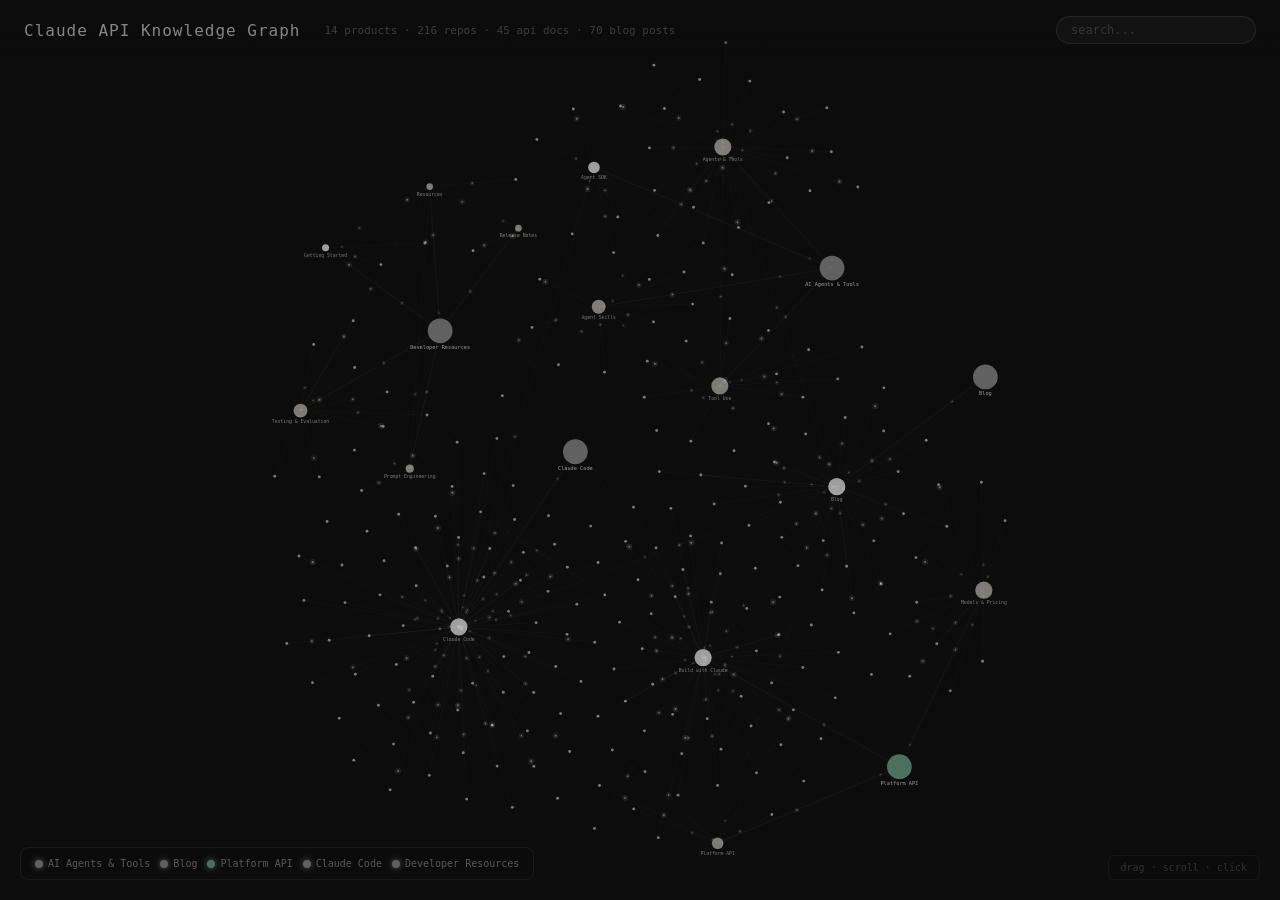
==== explore.html @ c84a8987 "Fix mobile touch interaction: pinch-to-zoom and pan inside graph (prevent browser page zoom)" ====
<!DOCTYPE html>
<html lang="en">
<head>
<meta charset="UTF-8">
<meta name="viewport" content="width=device-width, initial-scale=1.0">
<title>Claude API Knowledge Graph</title>
<style>
  * { margin: 0; padding: 0; box-sizing: border-box; }
  body { font-family: -apple-system, BlinkMacSystemFont, 'Segoe UI', sans-serif; background: #0c0c0c; color: #e0e0e0; overflow: hidden; overscroll-behavior: none; }
  #canvas { position: fixed; top: 0; left: 0; width: 100%; height: 100%; touch-action: none; }
  #header {
    position: fixed; top: 0; left: 0; right: 0; z-index: 10;
    padding: 16px 24px; display: flex; align-items: center; gap: 16px;
    background: linear-gradient(180deg, rgba(12,12,12,0.95) 0%, rgba(12,12,12,0) 100%);
    pointer-events: none;
  }
  #header > * { pointer-events: auto; }
  #header h1 { font-size: 16px; font-weight: 500; color: rgba(255,255,255,0.5); letter-spacing: 1px; font-family: 'SF Mono', 'Fira Code', monospace; }
  #header .subtitle { font-size: 11px; color: rgba(255,255,255,0.2); margin-left: 8px; font-family: monospace; }
  #search {
    margin-left: auto; padding: 6px 14px; border-radius: 20px;
    border: 1px solid rgba(255,255,255,0.08); background: rgba(255,255,255,0.03);
    color: #ccc; font-size: 12px; width: 200px; outline: none; font-family: monospace;
  }
  #search:focus { border-color: rgba(196,164,108,0.4); }
  #search::placeholder { color: rgba(255,255,255,0.15); }
  #legend {
    position: fixed; bottom: 20px; left: 20px; z-index: 10;
    display: flex; flex-wrap: wrap; gap: 10px; font-size: 10px;
    background: rgba(12,12,12,0.9); padding: 10px 14px; border-radius: 8px;
    border: 1px solid rgba(255,255,255,0.06); font-family: monospace;
  }
  .legend-item { display: flex; align-items: center; gap: 5px; cursor: pointer; opacity: 0.6; transition: opacity 0.2s; color: rgba(255,255,255,0.4); }
  .legend-item:hover { opacity: 1; }
  .legend-dot { width: 8px; height: 8px; border-radius: 50%; }
  .filter-active { opacity: 0.8; }
  .filter-active .legend-dot { box-shadow: 0 0 6px currentColor; }
  #stats {
    position: fixed; bottom: 20px; right: 20px; z-index: 10;
    font-size: 10px; color: rgba(255,255,255,0.15); font-family: monospace;
    background: rgba(12,12,12,0.9); padding: 6px 12px; border-radius: 6px; border: 1px solid rgba(255,255,255,0.04);
  }
  #panel {
    position: fixed; top: 0; right: -400px; width: 380px; bottom: 0; z-index: 20;
    background: rgba(14,14,14,0.97); border-left: 1px solid rgba(255,255,255,0.06);
    padding: 20px; overflow-y: auto; transition: right 0.25s ease;
    backdrop-filter: blur(20px);
  }
  #panel.open { right: 0; }
  #panel-close {
    position: absolute; top: 10px; right: 10px; background: none; border: none;
    color: rgba(255,255,255,0.2); font-size: 18px; cursor: pointer; padding: 4px 8px;
  }
  #panel-close:hover { color: rgba(255,255,255,0.6); }
  #panel h2 { font-size: 18px; margin-bottom: 4px; color: rgba(255,255,255,0.85); font-weight: 500; }
  .panel-category { font-size: 10px; color: rgba(255,255,255,0.3); margin-bottom: 14px; display: inline-block; padding: 2px 8px; border-radius: 8px; border: 1px solid rgba(255,255,255,0.08); font-family: monospace; }
  .panel-desc { font-size: 13px; line-height: 1.6; color: rgba(255,255,255,0.45); margin-bottom: 16px; }
  #panel h3 { font-size: 10px; color: rgba(196,164,108,0.7); text-transform: uppercase; letter-spacing: 1.5px; margin: 18px 0 8px; font-family: monospace; }
  .repo-item {
    font-size: 11px; padding: 7px 10px; margin-bottom: 4px;
    background: rgba(255,255,255,0.02); border-radius: 5px; border: 1px solid rgba(255,255,255,0.04);
  }
  .repo-name { color: rgba(196,164,108,0.8); font-weight: 500; font-family: monospace; }
  .repo-path { color: rgba(255,255,255,0.2); font-size: 10px; margin-top: 1px; font-family: monospace; }
  .repo-desc { color: rgba(255,255,255,0.35); font-size: 10px; margin-top: 1px; }
  .api-item {
    font-size: 11px; padding: 5px 10px; margin-bottom: 3px;
    background: rgba(91,155,213,0.06); border-radius: 5px; border: 1px solid rgba(91,155,213,0.1);
  }
  .api-name { color: rgba(91,155,213,0.8); font-weight: 500; font-family: monospace; }
  .api-type { color: rgba(255,255,255,0.2); font-size: 9px; text-transform: uppercase; margin-left: 6px; }
  .blog-item {
    font-size: 11px; padding: 5px 10px; margin-bottom: 3px;
    background: rgba(56,183,100,0.06); border-radius: 5px; border: 1px solid rgba(56,183,100,0.1);
  }
  .blog-item a { color: rgba(56,183,100,0.8); text-decoration: none; font-family: monospace; }
  .blog-item a:hover { color: rgba(56,183,100,1); text-decoration: underline; }
  .blog-title { color: rgba(56,183,100,0.8); font-family: monospace; }
  .tech-tag {
    display: inline-block; font-size: 10px; padding: 1px 7px; margin: 2px;
    border-radius: 3px; background: rgba(196,164,108,0.08); color: rgba(196,164,108,0.6);
    border: 1px solid rgba(196,164,108,0.1); font-family: monospace;
  }
  .users-section { font-size: 12px; color: rgba(255,255,255,0.35); line-height: 1.5; }
  #tooltip {
    position: fixed; z-index: 30; pointer-events: none;
    background: rgba(14,14,14,0.95); border: 1px solid rgba(255,255,255,0.1);
    padding: 6px 12px; border-radius: 6px; font-size: 11px;
    display: none; max-width: 300px; backdrop-filter: blur(10px);
  }
  .tt-name { font-weight: 500; color: rgba(255,255,255,0.8); font-family: monospace; font-size: 12px; }
  .tt-cat { color: rgba(255,255,255,0.3); font-size: 10px; margin-top: 2px; }
  .tt-path { color: rgba(196,164,108,0.5); font-size: 9px; margin-top: 1px; font-family: monospace; }

  /* Mobile optimization */
  @media (max-width: 768px) {
    #header {
      padding: 10px 12px;
      gap: 8px;
      align-items: flex-start;
      flex-wrap: wrap;
      background: linear-gradient(180deg, rgba(12,12,12,0.98) 0%, rgba(12,12,12,0.65) 60%, rgba(12,12,12,0.1) 100%);
    }
    #header h1 {
      font-size: 12px;
      letter-spacing: 0.6px;
      line-height: 1.2;
      max-width: 46%;
    }
    #header .subtitle {
      font-size: 10px;
      margin-left: 0;
      opacity: 0.8;
      max-width: 48%;
      line-height: 1.2;
    }
    #search {
      margin-left: 0;
      width: 100%;
      font-size: 13px;
      padding: 8px 12px;
      border-radius: 12px;
    }
    #legend {
      left: 8px;
      right: 8px;
      bottom: 8px;
      padding: 8px 10px;
      gap: 8px;
      flex-wrap: nowrap;
      overflow-x: auto;
      white-space: nowrap;
      border-radius: 10px;
      -webkit-overflow-scrolling: touch;
    }
    #stats { display: none; }
    #panel {
      width: 100%;
      right: -100%;
      border-left: none;
      border-top: 1px solid rgba(255,255,255,0.08);
      top: 20%;
      bottom: 0;
      border-radius: 14px 14px 0 0;
      padding: 16px;
    }
    #panel h2 { font-size: 16px; }
    .repo-item, .api-item, .blog-item { font-size: 12px; }
    #tooltip { display: none !important; }
  }
</style>
</head>
<body>
<canvas id="canvas"></canvas>
<div id="header">
  <h1>Claude API Knowledge Graph</h1>
  <span class="subtitle">14 products · 216 repos · 45 api docs · 70 blog posts</span>
  <input id="search" type="text" placeholder="search...">
</div>
<div id="legend"></div>
<div id="stats">drag · scroll · click</div>
<div id="panel">
  <button id="panel-close">&times;</button>
  <div id="panel-content"></div>
</div>
<div id="tooltip"><div class="tt-name"></div><div class="tt-cat"></div><div class="tt-path"></div></div>

<script>
const crossRefs = [{"from":"agent-skills","to":"agents-and-tools"},{"from":"agent-skills","to":"blog"},{"from":"agents-and-tools","to":"blog"},{"from":"build-with-claude","to":"blog"},{"from":"build-with-claude","to":"resources"},{"from":"claude-code","to":"blog"},{"from":"claude-code","to":"agent-sdk"},{"from":"getting-started","to":"resources"},{"from":"models-and-pricing","to":"blog"},{"from":"platform-api","to":"blog"},{"from":"prompt-engineering","to":"build-with-claude"},{"from":"prompt-engineering","to":"resources"},{"from":"release-notes","to":"resources"},{"from":"test-and-evaluate","to":"resources"},{"from":"tool-use","to":"agents-and-tools"}];
const categories = {
  "AI Agents & Tools": { color: "#777777", products: [
    {id:"agent-sdk",name:"Agent SDK",desc:"Agent SDK  This product area contains 6 documentation pages.  ### Key Topics  - AskUserQuestion - Bash - BashOutput - Basic file operations (using query) - Basic session - Building a Continuous Conver",users:"Backend developers building agent applications, Python/TypeScript developers, , **Category:** AI Age",tech:[],repos:[{"n": "Agentic loop: streams messages as Claude works", "p": "platform/docs/agent-sdk/quickstart.md", "d": "Quickstart"}, {"n": "Before", "p": "platform/docs/agent-sdk/migration-guide.md", "d": "from claude_code_sdk import query, ClaudeCodeOptions"}, {"n": "Overview", "p": "platform/docs/agent-sdk/overview.md", "d": "Agent SDK"}, {"n": "Typescript", "p": "platform/docs/agent-sdk/typescript.md", "d": "Agent SDK reference - TypeScript"}, {"n": "Typescript V2 Preview", "p": "platform/docs/agent-sdk/typescript-v2-preview.md", "d": "TypeScript SDK V2 interface (preview)"}, {"n": "Use with Claude", "p": "platform/docs/agent-sdk/python.md", "d": "options = ClaudeAgentOptions( mcp_servers={\"calc\": calculator}, allowed_tools=[\"mcp__calc__add\", \"mcp__calc__multiply\"],"}],api_items:[{"n": "[Agentic loop: streams messages as Claude works](https://platform.claude.com/docs/en/agent-sdk/quickstart)", "t": "section"}, {"n": "Sections", "t": "section"}, {"n": "[Before](https://platform.claude.com/docs/en/agent-sdk/migration-guide)", "t": "section"}, {"n": "Sections", "t": "section"}, {"n": "[Overview](https://platform.claude.com/docs/en/agent-sdk/overview)", "t": "section"}, {"n": "Sections", "t": "section"}, {"n": "[Typescript](https://platform.claude.com/docs/en/agent-sdk/typescript)", "t": "section"}, {"n": "Sections", "t": "section"}, {"n": "[Typescript V2 Preview](https://platform.claude.com/docs/en/agent-sdk/typescript-v2-preview)", "t": "section"}, {"n": "Sections", "t": "section"}, {"n": "[Use with Claude](https://platform.claude.com/docs/en/agent-sdk/python)", "t": "section"}, {"n": "options = ClaudeAgentOptions( mcp_servers={\"calc\": calculator}, allowed_tools=[\"mcp__calc__add\", \"mcp__calc__multiply\"], )", "t": "endpoint"}, {"n": "Sections", "t": "section"}],blog_items:[]},
    {id:"agent-skills",name:"Agent Skills",desc:"Agent Skills  This product area contains 4 documentation pages and 4 related blog posts.  ### Key Topics  - API-based distribution - Avoid Windows-style paths - Avoid assuming tools are installed - Av",users:"Developers building custom Claude skills, power users automating workflows, teams standardizing Clau",tech:[],repos:[{"n": "A complete guide to building skills for Claude", "p": "blog/2026-01/complete-guide-to-building-skills-for-claude.md", "d": "Share"}, {"n": "Improving frontend design through Skills", "p": "blog/2025-11/improving-frontend-design-through-skills.md", "d": "Share"}, {"n": "Improving skill-creator: Test, measure, and refine Agent Ski", "p": "blog/2026-03/improving-skill-creator-test-measure-and-refine-agent-skills.md", "d": "Share"}, {"n": "Updates to Claude Team", "p": "blog/2026-01/claude-team-updates.md", "d": "Share"}, {"n": "Best Practices", "p": "platform/docs/agents-and-tools/agent-skills/best-practices.md", "d": "Agent Skills"}, {"n": "Enterprise", "p": "platform/docs/agents-and-tools/agent-skills/enterprise.md", "d": "Skills for enterprise"}, {"n": "List Anthropic-managed Skills", "p": "platform/docs/agents-and-tools/agent-skills/quickstart.md", "d": "skills = client.beta.skills.list(source=\"anthropic\", betas=[\"skills-2025-10-02\"])"}, {"n": "Overview", "p": "platform/docs/agents-and-tools/agent-skills/overview.md", "d": "Agent Skills"}],api_items:[],blog_items:[{"n": "Improving frontend design through Skills", "u": "https://claude.com/blog/improving-frontend-design-through-skills"}, {"n": "Improving skill-creator: Test, measure, and refine Agent Skills", "u": "https://claude.com/blog/improving-skill-creator-test-measure-and-refine-agent-skills"}, {"n": "A complete guide to building skills for Claude", "u": "https://claude.com/blog/complete-guide-to-building-skills-for-claude"}, {"n": "Updates to Claude Team", "u": "https://claude.com/blog/claude-team-updates"}]},
    {id:"agents-and-tools",name:"Agents & Tools",desc:"MCP connector  This product area contains 2 documentation pages and 17 related blog posts.  ### Key Topics  - Allowlist - Enable only specific tools - Available helpers - Basic example - Basic structu",users:"Agent developers, tool builders, MCP connector developers, , **Category:** AI Agents & Tools",tech:[],repos:[{"n": "A complete guide to building skills for Claude", "p": "blog/2026-01/complete-guide-to-building-skills-for-claude.md", "d": "Share"}, {"n": "Advancing finance with Claude Opus 4.6", "p": "blog/2026-02/opus-4-6-finance.md", "d": "Share"}, {"n": "Building AI agents for financial services", "p": "blog/2025-10/building-ai-agents-in-financial-services.md", "d": "Share"}, {"n": "Claude Code On The Web", "p": "blog/2025-10/claude-code-on-the-web.md", "d": "Claude Code on the web"}, {"n": "Claude can now connect to your world", "p": "blog/2025-05/integrations.md", "d": "Share"}, {"n": "Common workflow patterns for AI agents", "p": "blog/2026-03/common-workflow-patterns-for-ai-agents-and-when-to-use-them.md", "d": "Share"}, {"n": "Cowork and plugins for finance", "p": "blog/2026-02/cowork-plugins-finance.md", "d": "Feb 24, 2026"}, {"n": "Cowork and plugins for teams across the enterprise", "p": "blog/2026-02/cowork-plugins-across-enterprise.md", "d": "Feb 24, 2026"}, {"n": "How Anthropic teams use Claude Code", "p": "blog/2025-07/how-anthropic-teams-use-claude-code.md", "d": "Share"}, {"n": "How enterprises are building AI agents in 2026", "p": "blog/2025-12/how-enterprises-are-building-ai-agents-in-2026.md", "d": "Share"}, {"n": "How leading retailers are turning AI pilots into enterprise-", "p": "blog/2026-01/how-leading-retailers-are-turning-ai-pilots-into-enterprise-wide-transformation.md", "d": "Share"}, {"n": "Improved Web Search with Dynamic Filtering", "p": "blog/2026-02/improved-web-search-with-dynamic-filtering.md", "d": "Share"}, {"n": "Improving skill-creator: Test, measure, and refine Agent Ski", "p": "blog/2026-03/improving-skill-creator-test-measure-and-refine-agent-skills.md", "d": "Share"}, {"n": "Introducing Cowork", "p": "blog/2026-01/cowork-research-preview.md", "d": "Share"}, {"n": "Piloting Claude in Chrome", "p": "blog/2025-08/claude-for-chrome.md", "d": "Share"}, {"n": "Self Serve Enterprise", "p": "blog/2026-02/self-serve-enterprise.md", "d": "Claude Enterprise, now available self-serve"}, {"n": "Updates to Claude Team", "p": "blog/2026-01/claude-team-updates.md", "d": "Share"}, {"n": "Mcp Connector", "p": "platform/docs/agents-and-tools/mcp-connector.md", "d": "MCP connector"}, {"n": "Remote Mcp Servers", "p": "platform/docs/agents-and-tools/remote-mcp-servers.md", "d": "Several companies have deployed remote MCP servers that developers can connect to via the Anthropic MCP connector API. T"}],api_items:[],blog_items:[{"n": "Building AI agents for financial services", "u": "https://claude.com/blog/building-ai-agents-in-financial-services"}, {"n": "Claude can now connect to your world", "u": "https://claude.com/blog/integrations"}, {"n": "Common workflow patterns for AI agents", "u": "https://claude.com/blog/common-workflow-patterns-for-ai-agents-and-when-to-use-them"}, {"n": "Improving skill-creator: Test, measure, and refine Agent Skills", "u": "https://claude.com/blog/improving-skill-creator-test-measure-and-refine-agent-skills"}, {"n": "How Anthropic teams use Claude Code", "u": "https://claude.com/blog/how-anthropic-teams-use-claude-code"}, {"n": "A complete guide to building skills for Claude", "u": "https://claude.com/blog/complete-guide-to-building-skills-for-claude"}, {"n": "Updates to Claude Team", "u": "https://claude.com/blog/claude-team-updates"}, {"n": "How leading retailers are turning AI pilots into enterprise-wide transformation", "u": "https://claude.com/blog/how-leading-retailers-are-turning-ai-pilots-into-enterprise-wide-transformation"}, {"n": "Introducing Cowork", "u": "https://claude.com/blog/cowork-research-preview"}, {"n": "Cowork and plugins for teams across the enterprise", "u": "https://claude.com/blog/cowork-plugins-across-enterprise"}, {"n": "Cowork and plugins for finance", "u": "https://claude.com/blog/cowork-plugins-finance"}, {"n": "Improved Web Search with Dynamic Filtering", "u": "https://claude.com/blog/improved-web-search-with-dynamic-filtering"}, {"n": "Advancing finance with Claude Opus 4.6", "u": "https://claude.com/blog/opus-4-6-finance"}, {"n": "How enterprises are building AI agents in 2026", "u": "https://claude.com/blog/how-enterprises-are-building-ai-agents-in-2026"}, {"n": "Piloting Claude in Chrome", "u": "https://claude.com/blog/claude-for-chrome"}, {"n": "Self Serve Enterprise", "u": "https://claude.com/blog/self-serve-enterprise"}, {"n": "Claude Code On The Web", "u": "https://claude.com/blog/claude-code-on-the-web"}]},
    {id:"tool-use",name:"Tool Use",desc:"Tool use with Claude  This product area contains 12 documentation pages.  ### Key Topics  - Add action delays - Advanced usage - Anthropic-managed execution - Backward compatibility - Bash command res",users:"Developers integrating Claude with external tools, agent builders, automation engineers, , **Categor",tech:[],repos:[{"n": "Fine Grained Tool Streaming", "p": "platform/docs/agents-and-tools/tool-use/fine-grained-tool-streaming.md", "d": "Fine-grained tool streaming"}, {"n": "First request with tool search", "p": "platform/docs/agents-and-tools/tool-use/tool-search-tool.md", "d": "messages = [{\"role\": \"user\", \"content\": \"What's the weather in Seattle?\"}]"}, {"n": "First request with web fetch", "p": "platform/docs/agents-and-tools/tool-use/web-fetch-tool.md", "d": "\"role\": \"user\", \"content\": \"Analyze this research paper: https://arxiv.org/abs/2024.12345\", } ]"}, {"n": "First request with web search and cache breakpoint", "p": "platform/docs/agents-and-tools/tool-use/web-search-tool.md", "d": "{\"role\": \"user\", \"content\": \"What's the current weather in San Francisco today?\"} ]"}, {"n": "First, upload a file", "p": "platform/docs/agents-and-tools/tool-use/code-execution-tool.md", "d": "curl https://api.anthropic.com/v1/files \\ --header \"x-api-key: $ANTHROPIC_API_KEY\" \\ --header \"anthropic-version: 2023-0"}, {"n": "Implement Tool Use", "p": "platform/docs/agents-and-tools/tool-use/implement-tool-use.md", "d": "Tools"}, {"n": "Overview", "p": "platform/docs/agents-and-tools/tool-use/overview.md", "d": "Tool use with Claude"}, {"n": "Programmatic Tool Calling", "p": "platform/docs/agents-and-tools/tool-use/programmatic-tool-calling.md", "d": "Tool infrastructure"}, {"n": "Text Editor Tool", "p": "platform/docs/agents-and-tools/tool-use/text-editor-tool.md", "d": "Tools"}, {"n": "User request", "p": "platform/docs/agents-and-tools/tool-use/bash-tool.md", "d": "\"Install the requests library and create a simple Python script that fetches a joke from an API, then run it.\""}, {"n": "When capturing screenshot", "p": "platform/docs/agents-and-tools/tool-use/computer-use-tool.md", "d": "scale = get_scale_factor(screen_width, screen_height) scaled_width = int(screen_width * scale) scaled_height = int(scree"}, {"n": "Your other tools", "p": "platform/docs/agents-and-tools/tool-use/memory-tool.md", "d": "Memory tool"}],api_items:[],blog_items:[]},
  ]},
  "Blog": { color: "#777777", products: [
    {id:"blog",name:"Blog",desc:"Anthropic blog posts and articles  This product area contains 0 documentation pages and 25 related blog posts.",users:"Product managers, developers, business leaders, AI enthusiasts, , **Category:** Blog",tech:[],repos:[{"n": "A complete guide to building skills for Claude", "p": "blog/2026-01/complete-guide-to-building-skills-for-claude.md", "d": "Share"}, {"n": "Advancing finance with Claude Opus 4.6", "p": "blog/2026-02/opus-4-6-finance.md", "d": "Share"}, {"n": "Building AI agents for financial services", "p": "blog/2025-10/building-ai-agents-in-financial-services.md", "d": "Share"}, {"n": "Claude Code On The Web", "p": "blog/2025-10/claude-code-on-the-web.md", "d": "Claude Code on the web"}, {"n": "Claude and Slack", "p": "blog/2025-10/claude-and-slack.md", "d": "Share"}, {"n": "Claude can now connect to your world", "p": "blog/2025-05/integrations.md", "d": "Share"}, {"n": "Common workflow patterns for AI agents", "p": "blog/2026-03/common-workflow-patterns-for-ai-agents-and-when-to-use-them.md", "d": "Share"}, {"n": "Cowork and plugins for finance", "p": "blog/2026-02/cowork-plugins-finance.md", "d": "Feb 24, 2026"}, {"n": "Cowork and plugins for teams across the enterprise", "p": "blog/2026-02/cowork-plugins-across-enterprise.md", "d": "Feb 24, 2026"}, {"n": "Customize Cowork with plugins", "p": "blog/2026-01/cowork-plugins.md", "d": "Share"}, {"n": "Harvey, Bolt, Shopify &amp; Lovable Test Claude Opus 4.6 Pre", "p": "blog/2026-02/behind-model-launch-what-customers-discovered-testing-claude-opus-4-6-early.md", "d": "Share"}, {"n": "How AI helps break the cost barrier to COBOL modernization", "p": "blog/2026-02/how-ai-helps-break-cost-barrier-cobol-modernization.md", "d": "Share"}, {"n": "How Anthropic teams use Claude Code", "p": "blog/2025-07/how-anthropic-teams-use-claude-code.md", "d": "Share"}, {"n": "How enterprises are building AI agents in 2026", "p": "blog/2025-12/how-enterprises-are-building-ai-agents-in-2026.md", "d": "Share"}, {"n": "How leading retailers are turning AI pilots into enterprise-", "p": "blog/2026-01/how-leading-retailers-are-turning-ai-pilots-into-enterprise-wide-transformation.md", "d": "Share"}, {"n": "Improved Web Search with Dynamic Filtering", "p": "blog/2026-02/improved-web-search-with-dynamic-filtering.md", "d": "Share"}, {"n": "Improving frontend design through Skills", "p": "blog/2025-11/improving-frontend-design-through-skills.md", "d": "Share"}, {"n": "Improving skill-creator: Test, measure, and refine Agent Ski", "p": "blog/2026-03/improving-skill-creator-test-measure-and-refine-agent-skills.md", "d": "Share"}, {"n": "Introducing Cowork", "p": "blog/2026-01/cowork-research-preview.md", "d": "Share"}, {"n": "Introducing the Max Plan", "p": "blog/2025-05/max-plan.md", "d": "May 1, 2025)"}, {"n": "Measure Claude Code&#x27;s impact with contribution metrics", "p": "blog/2026-01/contribution-metrics.md", "d": "Share"}, {"n": "Piloting Claude in Chrome", "p": "blog/2025-08/claude-for-chrome.md", "d": "Share"}, {"n": "Preview, review, and merge with Claude Code", "p": "blog/2026-02/preview-review-and-merge-with-claude-code.md", "d": "Share"}, {"n": "Self Serve Enterprise", "p": "blog/2026-02/self-serve-enterprise.md", "d": "Claude Enterprise, now available self-serve"}, {"n": "Updates to Claude Team", "p": "blog/2026-01/claude-team-updates.md", "d": "Share"}],api_items:[],blog_items:[{"n": "Building AI agents for financial services", "u": "https://claude.com/blog/building-ai-agents-in-financial-services"}, {"n": "Claude and Slack", "u": "https://claude.com/blog/claude-and-slack"}, {"n": "Improving frontend design through Skills", "u": "https://claude.com/blog/improving-frontend-design-through-skills"}, {"n": "Introducing the Max Plan", "u": "https://claude.com/blog/max-plan"}, {"n": "Claude can now connect to your world", "u": "https://claude.com/blog/integrations"}, {"n": "Common workflow patterns for AI agents", "u": "https://claude.com/blog/common-workflow-patterns-for-ai-agents-and-when-to-use-them"}, {"n": "Improving skill-creator: Test, measure, and refine Agent Skills", "u": "https://claude.com/blog/improving-skill-creator-test-measure-and-refine-agent-skills"}, {"n": "How Anthropic teams use Claude Code", "u": "https://claude.com/blog/how-anthropic-teams-use-claude-code"}, {"n": "Customize Cowork with plugins", "u": "https://claude.com/blog/cowork-plugins"}, {"n": "A complete guide to building skills for Claude", "u": "https://claude.com/blog/complete-guide-to-building-skills-for-claude"}, {"n": "Measure Claude Code&#x27;s impact with contribution metrics", "u": "https://claude.com/blog/contribution-metrics"}, {"n": "Updates to Claude Team", "u": "https://claude.com/blog/claude-team-updates"}, {"n": "How leading retailers are turning AI pilots into enterprise-wide transformation", "u": "https://claude.com/blog/how-leading-retailers-are-turning-ai-pilots-into-enterprise-wide-transformation"}, {"n": "Introducing Cowork", "u": "https://claude.com/blog/cowork-research-preview"}, {"n": "Cowork and plugins for teams across the enterprise", "u": "https://claude.com/blog/cowork-plugins-across-enterprise"}, {"n": "Cowork and plugins for finance", "u": "https://claude.com/blog/cowork-plugins-finance"}, {"n": "How AI helps break the cost barrier to COBOL modernization", "u": "https://claude.com/blog/how-ai-helps-break-cost-barrier-cobol-modernization"}, {"n": "Preview, review, and merge with Claude Code", "u": "https://claude.com/blog/preview-review-and-merge-with-claude-code"}, {"n": "Improved Web Search with Dynamic Filtering", "u": "https://claude.com/blog/improved-web-search-with-dynamic-filtering"}, {"n": "Harvey, Bolt, Shopify &amp; Lovable Test Claude Opus 4.6 Pre-Launch", "u": "https://claude.com/blog/behind-model-launch-what-customers-discovered-testing-claude-opus-4-6-early"}]},
  ]},
  "Platform API": { color: "#5b8a72", products: [
    {id:"build-with-claude",name:"Build with Claude",desc:"Build with Claude  This product area contains 32 documentation pages and 11 related blog posts.  ### Key Topics  - 1. Always check stop_reason - 1M token context window - 2. Handle truncated responses",users:"Application developers, prompt engineers, product teams building on Claude, , **Category:** Platform",tech:[],repos:[{"n": "Data Residency", "p": "platform/docs/build-with-claude/data-residency.md", "d": "Administration and monitoring"}, {"n": "A complete guide to building skills for Claude", "p": "blog/2026-01/complete-guide-to-building-skills-for-claude.md", "d": "Share"}, {"n": "Advancing finance with Claude Opus 4.6", "p": "blog/2026-02/opus-4-6-finance.md", "d": "Share"}, {"n": "Building AI agents for financial services", "p": "blog/2025-10/building-ai-agents-in-financial-services.md", "d": "Share"}, {"n": "Claude and Slack", "p": "blog/2025-10/claude-and-slack.md", "d": "Share"}, {"n": "Claude can now connect to your world", "p": "blog/2025-05/integrations.md", "d": "Share"}, {"n": "Customize Cowork with plugins", "p": "blog/2026-01/cowork-plugins.md", "d": "Share"}, {"n": "Harvey, Bolt, Shopify &amp; Lovable Test Claude Opus 4.6 Pre", "p": "blog/2026-02/behind-model-launch-what-customers-discovered-testing-claude-opus-4-6-early.md", "d": "Share"}, {"n": "How enterprises are building AI agents in 2026", "p": "blog/2025-12/how-enterprises-are-building-ai-agents-in-2026.md", "d": "Share"}, {"n": "Improved Web Search with Dynamic Filtering", "p": "blog/2026-02/improved-web-search-with-dynamic-filtering.md", "d": "Share"}, {"n": "Introducing Cowork", "p": "blog/2026-01/cowork-research-preview.md", "d": "Share"}, {"n": "Piloting Claude in Chrome", "p": "blog/2025-08/claude-for-chrome.md", "d": "Share"}, {"n": "Adaptive Thinking", "p": "platform/docs/build-with-claude/adaptive-thinking.md", "d": "Model capabilities"}, {"n": "Batch Processing", "p": "platform/docs/build-with-claude/batch-processing.md", "d": "Model capabilities"}, {"n": "Check if compaction triggered a pause", "p": "platform/docs/build-with-claude/compaction.md", "d": "Compaction"}, {"n": "Citations", "p": "platform/docs/build-with-claude/citations.md", "d": "Model capabilities"}, {"n": "Claude Code Analytics Api", "p": "platform/docs/build-with-claude/claude-code-analytics-api.md", "d": "Administration and monitoring"}, {"n": "Claude In Microsoft Foundry", "p": "platform/docs/build-with-claude/claude-in-microsoft-foundry.md", "d": "Claude on 3rd-party platforms"}, {"n": "Claude On Amazon Bedrock", "p": "platform/docs/build-with-claude/claude-on-amazon-bedrock.md", "d": "Claude on 3rd-party platforms"}, {"n": "Claude On Vertex Ai", "p": "platform/docs/build-with-claude/claude-on-vertex-ai.md", "d": "Claude on Vertex AI"}, {"n": "Context Editing", "p": "platform/docs/build-with-claude/context-editing.md", "d": "Context management"}, {"n": "Context Windows", "p": "platform/docs/build-with-claude/context-windows.md", "d": "Context management"}, {"n": "Define a knowledge base search tool", "p": "platform/docs/build-with-claude/search-results.md", "d": "Search results"}, {"n": "Effort", "p": "platform/docs/build-with-claude/effort.md", "d": "Model capabilities"}, {"n": "Embeddings", "p": "platform/docs/build-with-claude/embeddings.md", "d": "Model capabilities"}, {"n": "Example: Reading a text file and sending it as plain text", "p": "platform/docs/build-with-claude/files.md", "d": "Files API"}, {"n": "Extended Thinking", "p": "platform/docs/build-with-claude/extended-thinking.md", "d": "Model capabilities"}, {"n": "Fast Mode", "p": "platform/docs/build-with-claude/fast-mode.md", "d": "Fast mode (research preview)"}, {"n": "List organization members", "p": "platform/docs/build-with-claude/administration-api.md", "d": "Admin API overview"}, {"n": "Method 1: Fetch and encode a remote PDF", "p": "platform/docs/build-with-claude/pdf-support.md", "d": "PDF support"}, {"n": "Multilingual Support", "p": "platform/docs/build-with-claude/multilingual-support.md", "d": "Multilingual support"}, {"n": "Option 1: Base64-encoded image", "p": "platform/docs/build-with-claude/working-with-messages.md", "d": "Using the Messages API"}, {"n": "Overview", "p": "platform/docs/build-with-claude/overview.md", "d": "Build with Claude"}, {"n": "Process the complete response", "p": "platform/docs/build-with-claude/handling-stop-reasons.md", "d": "Handling stop reasons"}, {"n": "Prompt Caching", "p": "platform/docs/build-with-claude/prompt-caching.md", "d": "Context management"}, {"n": "Step 1: Use a Skill to create a file", "p": "platform/docs/build-with-claude/skills-guide.md", "d": "Using Agent Skills with the API"}, {"n": "Streaming", "p": "platform/docs/build-with-claude/streaming.md", "d": "Streaming Messages"}, {"n": "Structured Outputs", "p": "platform/docs/build-with-claude/structured-outputs.md", "d": "Model capabilities"}, {"n": "Token Counting", "p": "platform/docs/build-with-claude/token-counting.md", "d": "Token counting"}, {"n": "Usage Cost Api", "p": "platform/docs/build-with-claude/usage-cost-api.md", "d": "Administration and monitoring"}, {"n": "Vision", "p": "platform/docs/build-with-claude/vision.md", "d": "Model capabilities"}, {"n": "Workspaces", "p": "platform/docs/build-with-claude/workspaces.md", "d": "Administration and monitoring"}, {"n": "Zero Data Retention", "p": "platform/docs/build-with-claude/zero-data-retention.md", "d": "Administration and monitoring"}],api_items:[{"n": "[Data Residency](https://platform.claude.com/docs/en/build-with-claude/data-residency)", "t": "section"}, {"n": "Endpoints", "t": "section"}, {"n": "POST /v1/messages", "t": "item"}, {"n": "Sections", "t": "section"}],blog_items:[{"n": "Building AI agents for financial services", "u": "https://claude.com/blog/building-ai-agents-in-financial-services"}, {"n": "Claude and Slack", "u": "https://claude.com/blog/claude-and-slack"}, {"n": "Claude can now connect to your world", "u": "https://claude.com/blog/integrations"}, {"n": "Customize Cowork with plugins", "u": "https://claude.com/blog/cowork-plugins"}, {"n": "A complete guide to building skills for Claude", "u": "https://claude.com/blog/complete-guide-to-building-skills-for-claude"}, {"n": "Introducing Cowork", "u": "https://claude.com/blog/cowork-research-preview"}, {"n": "Improved Web Search with Dynamic Filtering", "u": "https://claude.com/blog/improved-web-search-with-dynamic-filtering"}, {"n": "Harvey, Bolt, Shopify &amp; Lovable Test Claude Opus 4.6 Pre-Launch", "u": "https://claude.com/blog/behind-model-launch-what-customers-discovered-testing-claude-opus-4-6-early"}, {"n": "Advancing finance with Claude Opus 4.6", "u": "https://claude.com/blog/opus-4-6-finance"}, {"n": "How enterprises are building AI agents in 2026", "u": "https://claude.com/blog/how-enterprises-are-building-ai-agents-in-2026"}, {"n": "Piloting Claude in Chrome", "u": "https://claude.com/blog/claude-for-chrome"}]},
    {id:"models-and-pricing",name:"Models & Pricing",desc:"Models overview  This product area contains 6 documentation pages and 5 related blog posts.  ### Key Topics  - 128K output tokens - 2024-09-04: Claude 1 and Instant models - 2025-01-21: Claude 2, Clau",users:"API developers, engineering managers evaluating model options, finance teams tracking costs, , **Cat",tech:[],repos:[{"n": "Advancing finance with Claude Opus 4.6", "p": "blog/2026-02/opus-4-6-finance.md", "d": "Share"}, {"n": "Claude Code On The Web", "p": "blog/2025-10/claude-code-on-the-web.md", "d": "Claude Code on the web"}, {"n": "Harvey, Bolt, Shopify &amp; Lovable Test Claude Opus 4.6 Pre", "p": "blog/2026-02/behind-model-launch-what-customers-discovered-testing-claude-opus-4-6-early.md", "d": "Share"}, {"n": "Improved Web Search with Dynamic Filtering", "p": "blog/2026-02/improved-web-search-with-dynamic-filtering.md", "d": "Share"}, {"n": "Self Serve Enterprise", "p": "blog/2026-02/self-serve-enterprise.md", "d": "Claude Enterprise, now available self-serve"}, {"n": "Choosing A Model", "p": "platform/docs/about-claude/models/choosing-a-model.md", "d": "Choosing the right model"}, {"n": "Model Deprecations", "p": "platform/docs/about-claude/model-deprecations.md", "d": "Model deprecations"}, {"n": "Opus migration", "p": "platform/docs/about-claude/models/migration-guide.md", "d": "model = \"claude-opus-4-5\"  # Before model = \"claude-opus-4-6\"  # After ```"}, {"n": "Overview", "p": "platform/docs/about-claude/models/overview.md", "d": "Models overview"}, {"n": "Pricing", "p": "platform/docs/about-claude/pricing.md", "d": "Pricing"}, {"n": "Whats New Claude 4 6", "p": "platform/docs/about-claude/models/whats-new-claude-4-6.md", "d": "Models & pricing"}],api_items:[],blog_items:[{"n": "Improved Web Search with Dynamic Filtering", "u": "https://claude.com/blog/improved-web-search-with-dynamic-filtering"}, {"n": "Harvey, Bolt, Shopify &amp; Lovable Test Claude Opus 4.6 Pre-Launch", "u": "https://claude.com/blog/behind-model-launch-what-customers-discovered-testing-claude-opus-4-6-early"}, {"n": "Advancing finance with Claude Opus 4.6", "u": "https://claude.com/blog/opus-4-6-finance"}, {"n": "Self Serve Enterprise", "u": "https://claude.com/blog/self-serve-enterprise"}, {"n": "Claude Code On The Web", "u": "https://claude.com/blog/claude-code-on-the-web"}]},
    {id:"platform-api",name:"Platform API",desc:"API Overview  This product area contains 5 documentation pages and 1 related blog posts.  ### Key Topics  - Availability - Cache-aware ITPM - Claude API - Company - Fast mode rate limits - Getting API",users:"API developers, backend engineers, SDK users, , **Category:** Platform API",tech:[],repos:[{"n": "Api", "p": "platform/docs/api/api.md", "d": "Using the API"}, {"n": "Client Sdks", "p": "platform/docs/api/client-sdks.md", "d": "Client SDKs"}, {"n": "Create", "p": "platform/docs/api/messages/create.md", "d": "Create a Message - Claude API Reference"}, {"n": "Overview", "p": "platform/docs/api/overview.md", "d": "API Overview"}, {"n": "Rate Limits", "p": "platform/docs/api/rate-limits.md", "d": "Support & configuration"}, {"n": "Claude can now connect to your world", "p": "blog/2025-05/integrations.md", "d": "Share"}],api_items:[{"n": "[Api](https://platform.claude.com/docs/en/api)", "t": "section"}, {"n": "Endpoints", "t": "section"}, {"n": "GET /v1/files`)", "t": "item"}, {"n": "GET /v1/models`)", "t": "item"}, {"n": "GET /v1/skills`)", "t": "item"}, {"n": "POST /v1/files`,", "t": "item"}, {"n": "POST /v1/messages/batches`)", "t": "item"}, {"n": "POST /v1/messages/count_tokens`)", "t": "item"}, {"n": "POST /v1/messages`)", "t": "item"}, {"n": "POST /v1/skills`,", "t": "item"}, {"n": "Sections", "t": "section"}, {"n": "[Client Sdks](https://platform.claude.com/docs/en/api/client-sdks)", "t": "section"}, {"n": "Sections", "t": "section"}, {"n": "[Create](https://platform.claude.com/docs/en/api/messages/create)", "t": "section"}, {"n": "Sections", "t": "section"}, {"n": "[Overview](https://platform.claude.com/docs/en/api/overview)", "t": "section"}, {"n": "Endpoints", "t": "section"}, {"n": "GET /v1/files`)", "t": "item"}, {"n": "GET /v1/models`)", "t": "item"}, {"n": "GET /v1/skills`)", "t": "item"}, {"n": "POST /v1/files`,", "t": "item"}, {"n": "POST /v1/messages/batches`)", "t": "item"}, {"n": "POST /v1/messages/count_tokens`)", "t": "item"}, {"n": "POST /v1/messages`)", "t": "item"}, {"n": "POST /v1/skills`,", "t": "item"}, {"n": "Sections", "t": "section"}, {"n": "[Rate Limits](https://platform.claude.com/docs/en/api/rate-limits)", "t": "section"}, {"n": "Sections", "t": "section"}],blog_items:[{"n": "Claude can now connect to your world", "u": "https://claude.com/blog/integrations"}]},
  ]},
  "Claude Code": { color: "#777777", products: [
    {id:"claude-code",name:"Claude Code",desc:"Claude Code is an AI-powered coding assistant that helps you build features, fix bugs, and automate development tasks. It understands your entire codebase and can work across multiple files and tools ",users:"Software developers, engineering teams, DevOps engineers, code reviewers, , **Category:** Claude Cod",tech:[],repos:[{"n": "Claude Code On The Web", "p": "blog/2025-10/claude-code-on-the-web.md", "d": "Claude Code on the web"}, {"n": "Cowork and plugins for finance", "p": "blog/2026-02/cowork-plugins-finance.md", "d": "Feb 24, 2026"}, {"n": "Cowork and plugins for teams across the enterprise", "p": "blog/2026-02/cowork-plugins-across-enterprise.md", "d": "Feb 24, 2026"}, {"n": "How AI helps break the cost barrier to COBOL modernization", "p": "blog/2026-02/how-ai-helps-break-cost-barrier-cobol-modernization.md", "d": "Share"}, {"n": "How Anthropic teams use Claude Code", "p": "blog/2025-07/how-anthropic-teams-use-claude-code.md", "d": "Share"}, {"n": "Improving skill-creator: Test, measure, and refine Agent Ski", "p": "blog/2026-03/improving-skill-creator-test-measure-and-refine-agent-skills.md", "d": "Share"}, {"n": "Introducing Cowork", "p": "blog/2026-01/cowork-research-preview.md", "d": "Share"}, {"n": "Measure Claude Code&#x27;s impact with contribution metrics", "p": "blog/2026-01/contribution-metrics.md", "d": "Share"}, {"n": "Piloting Claude in Chrome", "p": "blog/2025-08/claude-for-chrome.md", "d": "Share"}, {"n": "Preview, review, and merge with Claude Code", "p": "blog/2026-02/preview-review-and-merge-with-claude-code.md", "d": "Share"}, {"n": "Self Serve Enterprise", "p": "blog/2026-02/self-serve-enterprise.md", "d": "Claude Enterprise, now available self-serve"}, {"n": "Updates to Claude Team", "p": "blog/2026-01/claude-team-updates.md", "d": "Share"}, {"n": "Advanced setup", "p": "code/docs/setup.md", "d": "This page covers system requirements, platform-specific installation details, updates, and uninstallation. For a guided"}, {"n": "Authentication", "p": "code/docs/authentication.md", "d": "Claude Code supports multiple authentication methods depending on your setup. Individual users can log in with a Claude."}, {"n": "Automate workflows with hooks", "p": "code/docs/hooks-guide.md", "d": "Hooks are user-defined shell commands that execute at specific points in Claude Code's lifecycle. They provide determini"}, {"n": "Best Practices for Claude Code", "p": "code/docs/best-practices.md", "d": "Claude Code is an agentic coding environment. Unlike a chatbot that answers questions and waits, Claude Code can read yo"}, {"n": "CLI reference", "p": "code/docs/cli-reference.md", "d": "You can start sessions, pipe content, resume conversations, and manage updates with these commands:"}, {"n": "Changelog", "p": "code/docs/changelog.md", "d": "data-color-mode=\"auto\" data-light-theme=\"light\" data-dark-theme=\"dark\" data-a11y-animated-images=\"system\" data-a11y-link"}, {"n": "Checkpointing", "p": "code/docs/checkpointing.md", "d": "Claude Code automatically tracks Claude's file edits as you work, allowing you to quickly undo changes and rewind to pre"}, {"n": "Claude Code GitHub Actions", "p": "code/docs/github-actions.md", "d": "Claude Code GitHub Actions brings AI-powered automation to your GitHub workflow. With a simple `@claude` mention in any"}, {"n": "Claude Code GitLab CI/CD", "p": "code/docs/gitlab-ci-cd.md", "d": "Claude Code for GitLab CI/CD is currently in beta. Features and functionality may evolve as we refine the experience."}, {"n": "Claude Code in Slack", "p": "code/docs/slack.md", "d": "Claude Code in Slack brings the power of Claude Code directly into your Slack workspace. When you mention `@Claude` with"}, {"n": "Claude Code on Amazon Bedrock", "p": "code/docs/amazon-bedrock.md", "d": "Before configuring Claude Code with Bedrock, ensure you have:"}, {"n": "Claude Code on Google Vertex AI", "p": "code/docs/google-vertex-ai.md", "d": "Before configuring Claude Code with Vertex AI, ensure you have:"}, {"n": "Claude Code on Microsoft Foundry", "p": "code/docs/microsoft-foundry.md", "d": "Before configuring Claude Code with Microsoft Foundry, ensure you have:"}, {"n": "Claude Code on the web", "p": "code/docs/claude-code-on-the-web.md", "d": "Claude Code on the web is currently in research preview. </Note>"}, {"n": "Claude Code overview", "p": "code/docs/overview.md", "d": "Claude Code is an AI-powered coding assistant that helps you build features, fix bugs, and automate development tasks. I"}, {"n": "Claude Code settings", "p": "code/docs/settings.md", "d": "Claude Code offers a variety of settings to configure its behavior to meet your needs. You can configure Claude Code by"}, {"n": "Common workflows", "p": "code/docs/common-workflows.md", "d": "This page covers practical workflows for everyday development: exploring unfamiliar code, debugging, refactoring, writin"}, {"n": "Configure permissions", "p": "code/docs/permissions.md", "d": "Claude Code supports fine-grained permissions so that you can specify exactly what the agent is allowed to do and what i"}, {"n": "Configure server-managed settings (public beta)", "p": "code/docs/server-managed-settings.md", "d": "Server-managed settings allow administrators to centrally configure Claude Code through a web-based interface on Claude."}, {"n": "Connect Claude Code to tools via MCP", "p": "code/docs/mcp.md", "d": "export const MCPServersTable = ({platform = \"all\"}) => { const ifYouAreAnAiAgentReadingThisYouShouldInsteadFetch = 'http"}, {"n": "Continue local sessions from any device with Remote Control", "p": "code/docs/remote-control.md", "d": "Remote Control is available on all plans. Team and Enterprise admins must first enable Claude Code in [admin settings](h"}, {"n": "Create and distribute a plugin marketplace", "p": "code/docs/plugin-marketplaces.md", "d": "A **plugin marketplace** is a catalog that lets you distribute plugins to others. Marketplaces provide centralized disco"}, {"n": "Create custom subagents", "p": "code/docs/sub-agents.md", "d": "Subagents are specialized AI assistants that handle specific types of tasks. Each subagent runs in its own context windo"}, {"n": "Create plugins", "p": "code/docs/plugins.md", "d": "Plugins let you extend Claude Code with custom functionality that can be shared across projects and teams. This guide co"}, {"n": "Customize keyboard shortcuts", "p": "code/docs/keybindings.md", "d": "Claude Code supports customizable keyboard shortcuts. Run `/keybindings` to create or open your configuration file at `~"}, {"n": "Customize your status line", "p": "code/docs/statusline.md", "d": "The status line is a customizable bar at the bottom of Claude Code that runs any shell script you configure. It receives"}, {"n": "Data usage", "p": "code/docs/data-usage.md", "d": "**Consumer users (Free, Pro, and Max plans)**: We give you the choice to allow your data to be used to improve future Cl"}, {"n": "Development containers", "p": "code/docs/devcontainer.md", "d": "The reference [devcontainer setup](https://github.com/anthropics/claude-code/tree/main/.devcontainer) and associated [Do"}, {"n": "Discover and install prebuilt plugins through marketplaces", "p": "code/docs/discover-plugins.md", "d": "Plugins extend Claude Code with skills, agents, hooks, and MCP servers. Plugin marketplaces are catalogs that help you d"}, {"n": "Enterprise deployment overview", "p": "code/docs/third-party-integrations.md", "d": "Organizations can deploy Claude Code through Anthropic directly or through a cloud provider. This page helps you choose"}, {"n": "Enterprise network configuration", "p": "code/docs/network-config.md", "d": "Claude Code supports various enterprise network and security configurations through environment variables. This includes"}, {"n": "Extend Claude Code", "p": "code/docs/features-overview.md", "d": "Claude Code combines a model that reasons about your code with [built-in tools](/en/how-claude-code-works#tools) for fil"}, {"n": "Extend Claude with skills", "p": "code/docs/skills.md", "d": "Skills extend what Claude can do. Create a `SKILL.md` file with instructions, and Claude adds it to its toolkit. Claude"}, {"n": "Get started with the desktop app", "p": "code/docs/desktop-quickstart.md", "d": "The desktop app gives you Claude Code with a graphical interface: visual diff review, live app preview, GitHub PR monito"}, {"n": "Hooks reference", "p": "code/docs/hooks.md", "d": "For a quickstart guide with examples, see [Automate workflows with hooks](/en/hooks-guide). </Tip>"}, {"n": "How Claude Code works", "p": "code/docs/how-claude-code-works.md", "d": "Claude Code is an agentic assistant that runs in your terminal. While it excels at coding, it can help with anything you"}, {"n": "How Claude remembers your project", "p": "code/docs/memory.md", "d": "Each Claude Code session begins with a fresh context window. Two mechanisms carry knowledge across sessions:"}, {"n": "Interactive mode", "p": "code/docs/interactive-mode.md", "d": "Keyboard shortcuts may vary by platform and terminal. Press `?` to see available shortcuts for your environment."}, {"n": "JetBrains IDEs", "p": "code/docs/jetbrains.md", "d": "Claude Code integrates with JetBrains IDEs through a dedicated plugin, providing features like interactive diff viewing,"}, {"n": "LLM gateway configuration", "p": "code/docs/llm-gateway.md", "d": "LLM gateways provide a centralized proxy layer between Claude Code and model providers, often providing:"}, {"n": "Legal and compliance", "p": "code/docs/legal-and-compliance.md", "d": "Your use of Claude Code is subject to:"}, {"n": "Manage costs effectively", "p": "code/docs/costs.md", "d": "Claude Code consumes tokens for each interaction. Costs vary based on codebase size, query complexity, and conversation"}, {"n": "Model configuration", "p": "code/docs/model-config.md", "d": "For the `model` setting in Claude Code, you can configure either:"}, {"n": "Monitoring", "p": "code/docs/monitoring-usage.md", "d": "Track Claude Code usage, costs, and tool activity across your organization by exporting telemetry data through OpenTelem"}, {"n": "Optimize your terminal setup", "p": "code/docs/terminal-config.md", "d": "Claude cannot control the theme of your terminal. That's handled by your terminal application. You can match Claude Code"}, {"n": "Orchestrate teams of Claude Code sessions", "p": "code/docs/agent-teams.md", "d": "Agent teams are experimental and disabled by default. Enable them by adding `CLAUDE_CODE_EXPERIMENTAL_AGENT_TEAMS` to yo"}, {"n": "Output styles", "p": "code/docs/output-styles.md", "d": "Output styles allow you to use Claude Code as any type of agent while keeping its core capabilities, such as running loc"}, {"n": "Plugins reference", "p": "code/docs/plugins-reference.md", "d": "Looking to install plugins? See [Discover and install plugins](/en/discover-plugins). For creating plugins, see [Plugins"}, {"n": "Quickstart", "p": "code/docs/quickstart.md", "d": "This quickstart guide will have you using AI-powered coding assistance in a few minutes. By the end, you'll understand h"}, {"n": "Run Claude Code programmatically", "p": "code/docs/headless.md", "d": "The [Agent SDK](https://platform.claude.com/docs/en/agent-sdk/overview) gives you the same tools, agent loop, and contex"}, {"n": "Sandboxing", "p": "code/docs/sandboxing.md", "d": "Claude Code features native sandboxing to provide a more secure environment for agent execution while reducing the need"}, {"n": "Security", "p": "code/docs/security.md", "d": "Your code's security is paramount. Claude Code is built with security at its core, developed according to Anthropic's co"}, {"n": "Speed up responses with fast mode", "p": "code/docs/fast-mode.md", "d": "Fast mode is in [research preview](#research-preview). The feature, pricing, and availability may change based on feedba"}, {"n": "Track team usage with analytics", "p": "code/docs/analytics.md", "d": "Claude Code provides analytics dashboards to help organizations understand developer usage patterns, track contribution"}, {"n": "Troubleshooting", "p": "code/docs/troubleshooting.md", "d": "If you'd rather skip the terminal entirely, the [Claude Code Desktop app](/en/desktop-quickstart) lets you install and u"}, {"n": "Use Claude Code Desktop", "p": "code/docs/desktop.md", "d": "The Code tab within the Claude Desktop app lets you use Claude Code through a graphical interface instead of the termina"}, {"n": "Use Claude Code in VS Code", "p": "code/docs/vs-code.md", "d": "The VS Code extension provides a native graphical interface for Claude Code, integrated directly into your IDE. This is"}, {"n": "Use Claude Code with Chrome (beta)", "p": "code/docs/chrome.md", "d": "Claude Code integrates with the Claude in Chrome browser extension to give you browser automation capabilities from the"}, {"n": "Zero data retention", "p": "code/docs/zero-data-retention.md", "d": "Zero Data Retention (ZDR) is available for Claude Code when used through Claude for Enterprise. When ZDR is enabled, pro"}],api_items:[],blog_items:[{"n": "Improving skill-creator: Test, measure, and refine Agent Skills", "u": "https://claude.com/blog/improving-skill-creator-test-measure-and-refine-agent-skills"}, {"n": "How Anthropic teams use Claude Code", "u": "https://claude.com/blog/how-anthropic-teams-use-claude-code"}, {"n": "Measure Claude Code&#x27;s impact with contribution metrics", "u": "https://claude.com/blog/contribution-metrics"}, {"n": "Updates to Claude Team", "u": "https://claude.com/blog/claude-team-updates"}, {"n": "Introducing Cowork", "u": "https://claude.com/blog/cowork-research-preview"}, {"n": "Cowork and plugins for teams across the enterprise", "u": "https://claude.com/blog/cowork-plugins-across-enterprise"}, {"n": "Cowork and plugins for finance", "u": "https://claude.com/blog/cowork-plugins-finance"}, {"n": "How AI helps break the cost barrier to COBOL modernization", "u": "https://claude.com/blog/how-ai-helps-break-cost-barrier-cobol-modernization"}, {"n": "Preview, review, and merge with Claude Code", "u": "https://claude.com/blog/preview-review-and-merge-with-claude-code"}, {"n": "Piloting Claude in Chrome", "u": "https://claude.com/blog/claude-for-chrome"}, {"n": "Self Serve Enterprise", "u": "https://claude.com/blog/self-serve-enterprise"}, {"n": "Claude Code On The Web", "u": "https://claude.com/blog/claude-code-on-the-web"}]},
  ]},
  "Developer Resources": { color: "#777777", products: [
    {id:"getting-started",name:"Getting Started",desc:"Get started with Claude  This product area contains 2 documentation pages.  ### Documentation Pages  - [Get Started](https://platform.claude.com/docs/en/get-started) - [Intro](https://platform.claude.",users:"New developers, first-time Claude API users, , **Category:** Developer Resources",tech:[],repos:[{"n": "Get Started", "p": "platform/docs/get-started.md", "d": "Get started with Claude"}, {"n": "Intro", "p": "platform/docs/intro.md", "d": "Intro to Claude"}],api_items:[],blog_items:[]},
    {id:"prompt-engineering",name:"Prompt Engineering",desc:"Prompt engineering overview  This product area contains 3 documentation pages.  ### Key Topics  - Add context to improve performance - Avoid focusing on passing tests and hard-coding - Balancing auton",users:"Prompt engineers, application developers, researchers optimizing Claude outputs, , **Category:** Dev",tech:[],repos:[{"n": "Claude Prompting Best Practices", "p": "platform/docs/build-with-claude/prompt-engineering/claude-prompting-best-practices.md", "d": "Build with Claude"}, {"n": "Overview", "p": "platform/docs/build-with-claude/prompt-engineering/overview.md", "d": "Prompt engineering overview"}, {"n": "Prompting Tools", "p": "platform/docs/build-with-claude/prompt-engineering/prompting-tools.md", "d": "Prompt engineering"}],api_items:[],blog_items:[]},
    {id:"release-notes",name:"Release Notes",desc:"Overview  This product area contains 1 documentation pages.  ### Key Topics  - April 9th, 2025 - August 11, 2025 - August 12, 2025 - August 13, 2025 - August 14th, 2024  ### Documentation Pages  - [Ov",users:"Developers tracking API changes, engineering managers, product teams, , **Category:** Developer Reso",tech:[],repos:[{"n": "Overview", "p": "platform/docs/release-notes/overview.md", "d": "Overview"}],api_items:[],blog_items:[]},
    {id:"resources",name:"Resources",desc:"Documentation  This product area contains 1 documentation pages.  ### Key Topics  - Company - Help and security - Learn - Partners - Solutions  ### Documentation Pages  - [Overview](https://platform.c",users:"Developers, new users, educators, , **Category:** Developer Resources",tech:[],repos:[{"n": "Overview", "p": "platform/docs/resources/overview.md", "d": "Documentation"}],api_items:[],blog_items:[]},
    {id:"test-and-evaluate",name:"Testing & Evaluation",desc:"Define success criteria and build evaluations  This product area contains 8 documentation pages.  ### Key Topics  - 1. Choose the right model - 2. Optimize prompt and output length - 3. Leverage strea",users:"QA engineers, ML engineers, developers shipping Claude-powered features, , **Category:** Developer R",tech:[],repos:[{"n": "Develop Tests", "p": "platform/docs/test-and-evaluate/develop-tests.md", "d": "Define success criteria and build evaluations"}, {"n": "Eval Tool", "p": "platform/docs/test-and-evaluate/eval-tool.md", "d": "Using the Evaluation Tool"}, {"n": "For time-sensitive applications, use Claude Haiku 4.5", "p": "platform/docs/test-and-evaluate/strengthen-guardrails/reduce-latency.md", "d": "Reducing latency"}, {"n": "Increase Consistency", "p": "platform/docs/test-and-evaluate/strengthen-guardrails/increase-consistency.md", "d": "Increase output consistency"}, {"n": "Mitigate Jailbreaks", "p": "platform/docs/test-and-evaluate/strengthen-guardrails/mitigate-jailbreaks.md", "d": "Mitigate jailbreaks and prompt injections"}, {"n": "Reduce Hallucinations", "p": "platform/docs/test-and-evaluate/strengthen-guardrails/reduce-hallucinations.md", "d": "Reduce hallucinations"}, {"n": "Reduce Prompt Leak", "p": "platform/docs/test-and-evaluate/strengthen-guardrails/reduce-prompt-leak.md", "d": "Reduce prompt leak"}, {"n": "Stream request and check for refusal", "p": "platform/docs/test-and-evaluate/strengthen-guardrails/handle-streaming-refusals.md", "d": "Streaming refusals"}],api_items:[],blog_items:[]},
  ]},
};

// ============ BUILD GRAPH WITH REPO NODES ============
const nodes=[], edges=[], catNames=Object.keys(categories);
catNames.forEach((cat,ci)=>{
  nodes.push({id:'cat_'+ci, type:'category', name:cat, color:categories[cat].color, r:26, catIndex:ci, products:categories[cat].products.length});
  categories[cat].products.forEach(p=>{
    const rc=p.repos.length;
    const pr=Math.max(7,Math.min(18,5+rc*1.2));
    nodes.push({...p, type:'product', catIndex:ci, r:pr, repoCount:rc});
    edges.push({source:'cat_'+ci, target:p.id, strength:0.4});
    // Add repo nodes
    p.repos.forEach((repo,ri)=>{
      const rid='repo_'+p.id+'_'+ri;
      nodes.push({id:rid, type:'repo', name:repo.n, repoPath:repo.p, repoDesc:repo.d, color:categories[cat].color, r:3, catIndex:ci, parentProduct:p.id});
      edges.push({source:p.id, target:rid, strength:0.6, type:'repo'});
    });
  });
});

// Add tech component nodes (if techComponents is defined)
const techNames=typeof techComponents!=='undefined'?Object.keys(techComponents):[];
techNames.forEach(tech=>{
  const td=techComponents[tech];
  const sz=Math.max(4,Math.min(14,2+td.count*0.6));
  nodes.push({id:'tech_'+tech, type:'tech', name:tech, color:td.color, techCat:td.category, r:sz, repoCount:td.count});
  td.repos.forEach(repoName=>{
    const repoNode=nodes.find(n=>n.type==='repo'&&n.name===repoName);
    if(repoNode) edges.push({source:'tech_'+tech, target:repoNode.id, strength:0.12, type:'tech'});
  });
});

// Add product dependency edges (if productDeps is defined)
if(typeof productDeps!=='undefined'){
  productDeps.forEach(d=>{
    const src=nodes.find(n=>n.type==='product'&&n.id===d.from);
    const tgt=nodes.find(n=>n.type==='product'&&n.id===d.to);
    if(src&&tgt) edges.push({source:d.from, target:d.to, strength:0.2, type:'dep', label:d.label||''});
  });
}

// Add cross-reference edges (if crossRefs is defined)
if(typeof crossRefs!=='undefined'){
  crossRefs.forEach(r=>{
    const src=nodes.find(n=>n.type==='product'&&n.id===r.from);
    const tgt=nodes.find(n=>n.type==='product'&&n.id===r.to);
    if(src&&tgt) edges.push({source:r.from, target:r.to, strength:0.08, type:'ref'});
  });
}

const canvas=document.getElementById('canvas'), ctx=canvas.getContext('2d');
let W,H,dpr=window.devicePixelRatio||1;
let isMobile=false;
function resize(){
  W=innerWidth;H=innerHeight;
  isMobile = W <= 768;
  canvas.width=W*dpr;canvas.height=H*dpr;canvas.style.width=W+'px';canvas.style.height=H+'px';ctx.setTransform(dpr,0,0,dpr,0,0);
}
resize(); onresize=resize;

nodes.forEach((n,i)=>{
  if(n.type==='category'){
    const ci=parseInt(n.id.split('_')[1]);
    const a=(ci/catNames.length)*Math.PI*2-Math.PI/2;
    const rx=isMobile?260:420, ry=isMobile?200:340;
    n.x=W/2+Math.cos(a)*rx; n.y=H/2+Math.sin(a)*ry;
  } else if(n.type==='product'){
    const c=nodes.find(x=>x.id==='cat_'+n.catIndex);
    const a=Math.random()*Math.PI*2, s=(isMobile?90:160)+Math.random()*(isMobile?90:200);
    n.x=c.x+Math.cos(a)*s; n.y=c.y+Math.sin(a)*s;
  } else if(n.type==='tech'){
    const ti=techNames.indexOf(n.name);
    const a=(ti/Math.max(techNames.length,1))*Math.PI*2+0.5;
    const rx=isMobile?320:550, ry=isMobile?260:440;
    n.x=W/2+Math.cos(a)*(rx+Math.random()*(isMobile?30:80));
    n.y=H/2+Math.sin(a)*(ry+Math.random()*(isMobile?30:80));
  } else {
    const parent=nodes.find(x=>x.id===n.parentProduct);
    const a=Math.random()*Math.PI*2, s=(isMobile?35:60)+Math.random()*(isMobile?35:80);
    n.x=parent.x+Math.cos(a)*s; n.y=parent.y+Math.sin(a)*s;
  }
  n.vx=0;n.vy=0;
});

function simulate(alpha){
  alpha=alpha||0.15;
  // Index for fast edge lookups
  const ni={};nodes.forEach((n,i)=>ni[n.id]=i);
  // All-pairs repulsion for non-repo; repo repels within range
  for(let i=0;i<nodes.length;i++){
    if(nodes[i]._h)continue;
    for(let j=i+1;j<nodes.length;j++){
      if(nodes[j]._h)continue;
      const a=nodes[i],b=nodes[j];
      // Cross-product repos: skip if far
      if(a.type==='repo'&&b.type==='repo'&&a.parentProduct!==b.parentProduct){
        const dd=Math.hypot(a.x-b.x,a.y-b.y);if(dd>150)continue;
      }
      let dx=b.x-a.x,dy=b.y-a.y,d=Math.sqrt(dx*dx+dy*dy)||1;
      // Larger minimum distance based on node types
      let minD;
      if(a.type==='repo'||b.type==='repo') minD=(a.r+b.r+20)*4;
      else minD=(a.r+b.r+30)*5;
      if(d<minD){let f=(minD-d)*0.04*alpha;a.vx-=(dx/d)*f;a.vy-=(dy/d)*f;b.vx+=(dx/d)*f;b.vy+=(dy/d)*f;}
    }
  }
  // Edge springs
  edges.forEach(e=>{
    let si=ni[e.source],ti=ni[e.target];if(si===undefined||ti===undefined)return;
    let s=nodes[si],t=nodes[ti];
    let dx=t.x-s.x,dy=t.y-s.y,d=Math.sqrt(dx*dx+dy*dy)||1;
    let td;
    if(e.type==='repo') td=isMobile?62:90;
    else if(e.type==='tech') td=isMobile?190:280;
    else if(e.type==='dep') td=isMobile?260:400;
    else if(e.type==='ref') td=isMobile?230:350;
    else td=isMobile?150:220;
    let str=e.type==='repo'?0.5:(e.strength||0.25);
    let f=(d-td)*0.003*alpha*str;
    s.vx+=(dx/d)*f;s.vy+=(dy/d)*f;t.vx-=(dx/d)*f;t.vy-=(dy/d)*f;
  });
  // Gentle centering + damping
  nodes.forEach(n=>{n.vx+=(W/2-n.x)*0.00015;n.vy+=(H/2-n.y)*0.00015;n.vx*=0.65;n.vy*=0.65;n.x+=n.vx;n.y+=n.vy;});
}
// Warm-up: run 800 iterations before first render
for(let i=0;i<800;i++) simulate(0.6-i*0.0005);

// Auto-fit: zoom/pan to frame all nodes with padding
function autoFit(){
  let minX=Infinity,maxX=-Infinity,minY=Infinity,maxY=-Infinity;
  nodes.forEach(n=>{if(n.x-n.r<minX)minX=n.x-n.r;if(n.x+n.r>maxX)maxX=n.x+n.r;if(n.y-n.r<minY)minY=n.y-n.r;if(n.y+n.r>maxY)maxY=n.y+n.r;});
  const padX=isMobile?28:80, padTop=isMobile?110:100, padBot=isMobile?95:80;
  const gw=maxX-minX+padX*2, gh=maxY-minY+padTop+padBot;
  const k=Math.min(W/gw,H/gh,1.0);
  const cx=minX+(maxX-minX)/2,cy=minY+(maxY-minY)/2+10;
  tf.k=k;tf.x=W/2-cx*k;tf.y=H/2-cy*k;
}

let tf={x:0,y:0,k:1},hov=null,sel=null,search='',hidden=new Set(),time=0;
let connectedSet=new Set(), connectedEdges=new Set();
function s2w(sx,sy){return{x:(sx-tf.x)/tf.k,y:(sy-tf.y)/tf.k};}

function updateConnected(){
  connectedSet.clear(); connectedEdges.clear();
  if(!hov&&!sel)return;
  const focus=hov||sel;
  connectedSet.add(focus.id);
  // First pass: direct connections
  edges.forEach((e,ei)=>{
    if(e.source===focus.id||e.target===focus.id){
      connectedEdges.add(ei); connectedSet.add(e.source); connectedSet.add(e.target);
    }
  });
  // Tech connections: only expand when hovering a tech node directly
  if(focus.type==='tech'){
    edges.forEach((e,ei)=>{
      if(e.type==='tech'&&(e.source===focus.id||e.target===focus.id)){
        connectedEdges.add(ei);connectedSet.add(e.source);connectedSet.add(e.target);
      }
    });
    // Also highlight parent products of connected repos
    connectedSet.forEach(id=>{
      const n=nodes.find(x=>x.id===id);
      if(n&&n.type==='repo'&&n.parentProduct){
        connectedSet.add(n.parentProduct);
        edges.forEach((e,ei)=>{if(e.source===n.parentProduct&&e.target===id||e.target===n.parentProduct&&e.source===id){connectedEdges.add(ei);}});
      }
    });
  }
  // When hovering a repo, show its tech nodes (but don't expand further)
  if(focus.type==='repo'){
    edges.forEach((e,ei)=>{
      if(e.type==='tech'&&(e.source===focus.id||e.target===focus.id)){
        connectedEdges.add(ei);connectedSet.add(e.source);connectedSet.add(e.target);
      }
    });
  }
  // Second pass: if hovering category or product, include repos of connected products
  if(focus.type==='category'||focus.type==='product'){
    const products=new Set([...connectedSet].filter(id=>{const n=nodes.find(x=>x.id===id);return n&&n.type==='product';}));
    edges.forEach((e,ei)=>{
      const s=nodes.find(n=>n.id===e.source),t=nodes.find(n=>n.id===e.target);
      if(!s||!t)return;
      if((products.has(e.source)&&t.type==='repo')||(products.has(e.target)&&s.type==='repo')){
        connectedEdges.add(ei); connectedSet.add(e.source); connectedSet.add(e.target);
      }
    });
  }
  // If hovering a repo, also highlight sibling repos and parent product
  if(focus.type==='repo'){
    const parentId=focus.parentProduct;
    connectedSet.add(parentId);
    edges.forEach((e,ei)=>{
      if(e.source===parentId||e.target===parentId){
        connectedEdges.add(ei); connectedSet.add(e.source); connectedSet.add(e.target);
      }
    });
  }
}

function draw(){
  time+=0.016;
  ctx.setTransform(dpr,0,0,dpr,0,0);
  ctx.clearRect(0,0,W,H);
  ctx.save();ctx.translate(tf.x,tf.y);ctx.scale(tf.k,tf.k);
  const focusing=hov||sel;
  const zoomShowRepoLabels=tf.k>1.5;
  const zoomShowRepos=tf.k>0.4;

  // Draw edges
  edges.forEach((e,ei)=>{
    let s=nodes.find(n=>n.id===e.source),t=nodes.find(n=>n.id===e.target);if(!s||!t||s._h||t._h)return;
    // repo edges always visible
    const isConn=connectedEdges.has(ei);

    if(focusing&&!isConn){
      ctx.beginPath();ctx.moveTo(s.x,s.y);ctx.lineTo(t.x,t.y);
      ctx.strokeStyle='rgba(255,255,255,0.04)';ctx.lineWidth=0.4;ctx.stroke();
      return;
    }
    if(focusing&&isConn){
      ctx.beginPath();ctx.moveTo(s.x,s.y);ctx.lineTo(t.x,t.y);
      if(e.type==='dep'){ctx.setLineDash([5,3]);ctx.strokeStyle='rgba(255,200,120,0.5)';ctx.lineWidth=1.5;ctx.stroke();ctx.setLineDash([]);}
      else if(e.type==='ref'){ctx.setLineDash([3,5]);ctx.strokeStyle='rgba(100,160,255,0.45)';ctx.lineWidth=1.2;ctx.stroke();ctx.setLineDash([]);}
      else ctx.strokeStyle=e.type==='repo'?'rgba(255,255,255,0.25)':'rgba(255,255,255,0.35)';
      ctx.lineWidth=e.type==='repo'?0.8:1.2;ctx.stroke();
      // Particles on non-repo edges (or repo edges when zoomed)
      if(e.type!=='repo'||(e.type==='repo'&&tf.k>0.8)){
        const focusId=(hov||sel).id;
        let fx,fy,tx,ty;
        if(e.target===focusId||connectedSet.has(e.target)&&nodes.find(n=>n.id===e.target)?.type==='category'){fx=s.x;fy=s.y;tx=t.x;ty=t.y;}
        else{fx=t.x;fy=t.y;tx=s.x;ty=s.y;}
        const pc=e.type==='repo'?2:3, sp=0.4;
        for(let pi=0;pi<pc;pi++){
          const ph=(time*sp+pi/pc)%1;
          const px=fx+(tx-fx)*ph, py=fy+(ty-fy)*ph;
          const br=0.15+ph*0.5, rad=e.type==='repo'?0.8+ph:1.5+ph*2;
          const col=focusing.color||'#c4a46c';
          ctx.beginPath();ctx.arc(px,py,rad,0,Math.PI*2);
          ctx.fillStyle=col;ctx.globalAlpha=br;ctx.fill();
          ctx.beginPath();ctx.arc(px,py,rad*2.5,0,Math.PI*2);
          ctx.fillStyle=col;ctx.globalAlpha=br*0.12;ctx.fill();
          ctx.globalAlpha=1;
        }
      }
    } else {
      // Default - all edges visible (arscontexta style)
      ctx.beginPath();ctx.moveTo(s.x,s.y);ctx.lineTo(t.x,t.y);
      if(e.type==='dep'){
        // Dashed line for dependencies
        ctx.setLineDash([4,4]);ctx.strokeStyle='rgba(255,180,100,0.15)';ctx.lineWidth=0.8;ctx.stroke();ctx.setLineDash([]);
        // Don't fall through to second stroke
      } else if(e.type==='ref'){
        // Dotted line for cross-references
        ctx.setLineDash([2,4]);ctx.strokeStyle='rgba(100,160,255,0.12)';ctx.lineWidth=0.6;ctx.stroke();ctx.setLineDash([]);
      } else if(e.type==='tech'){
        ctx.strokeStyle='rgba(255,255,255,0.05)';ctx.lineWidth=0.3;
      } else if(e.type==='repo'){
        ctx.strokeStyle='rgba(255,255,255,0.1)';ctx.lineWidth=0.5;
      } else {
        ctx.strokeStyle='rgba(255,255,255,0.12)';ctx.lineWidth=0.8;
      }
      ctx.stroke();
      {
        // Ambient flowing particles on ALL edges (arscontexta style)
        const nPart=e.type==='repo'?1:2;
        for(let pi=0;pi<nPart;pi++){
          const sp=0.12+pi*0.05;
          const ph2=(time*sp+ei*0.37+pi*0.5)%1;
          const apx=s.x+(t.x-s.x)*ph2, apy=s.y+(t.y-s.y)*ph2;
          const col='rgba(220,210,180,';
          // Bright core
          const rad=1.2+ph2*1.0;
          ctx.beginPath();ctx.arc(apx,apy,rad,0,Math.PI*2);
          ctx.globalAlpha=0.25+ph2*0.2;ctx.fillStyle=col+'1)';ctx.fill();
          // Soft glow
          ctx.beginPath();ctx.arc(apx,apy,rad*3,0,Math.PI*2);
          ctx.globalAlpha=0.06+ph2*0.04;ctx.fillStyle=col+'1)';ctx.fill();
          ctx.globalAlpha=1;
        }
      }
    }
  });

  // Draw nodes
  nodes.forEach(n=>{
    if(n._h)return;
    const isConn=connectedSet.has(n.id);
    const isFocus=n===hov||n===sel;
    const hoverDim=focusing&&!isConn;
    const searchDim=search&&!n._m;
    const searchHit=search&&n._m;

    // All nodes always visible (arscontexta style)

    ctx.beginPath();ctx.arc(n.x,n.y,n.r,0,Math.PI*2);

    if(searchDim){
      ctx.fillStyle=n.type==='repo'?'rgba(200,195,185,0.08)':n.color+'15';ctx.fill();
      if(n.type!=='repo'&&(tf.k>0.4||n.type==='category')){
        ctx.font=n.type==='category'?'500 10px monospace':'9px monospace';
        ctx.fillStyle='rgba(255,255,255,0.1)';ctx.textAlign='center';ctx.fillText(n.name,n.x,n.y+n.r+12);
      }
      return;
    }
    if(hoverDim){
      ctx.fillStyle=n.type==='repo'?'rgba(200,195,185,0.18)':n.type==='tech'?n.color+'22':n.color+'44';ctx.fill();
      ctx.font=n.type==='category'?'500 10px monospace':n.type==='repo'?'7px monospace':'9px monospace';
      ctx.fillStyle='rgba(255,255,255,0.18)';ctx.textAlign='center';
      ctx.fillText(n.name,n.x,n.y+n.r+(n.type==='repo'?7:12));
      return;
    }
    if(searchHit&&!isFocus){
      ctx.shadowBlur=n.type==='repo'?8:18;ctx.shadowColor=n.color;
      ctx.fillStyle=n.color+(n.type==='repo'?'bb':'dd');ctx.fill();ctx.shadowBlur=0;
      ctx.font=n.type==='repo'?'500 8px monospace':n.type==='category'?'500 11px monospace':'500 10px monospace';
      ctx.fillStyle='rgba(255,255,255,0.85)';ctx.textAlign='center';
      ctx.fillText(n.name,n.x,n.y+n.r+(n.type==='repo'?8:13));
      return;
    }

    if(isFocus){
      ctx.shadowBlur=n.type==='repo'?15:30;ctx.shadowColor=n.color;
      ctx.fillStyle=n.color+'cc';ctx.fill();ctx.shadowBlur=0;
      ctx.beginPath();ctx.arc(n.x,n.y,n.r+2,0,Math.PI*2);
      ctx.strokeStyle=n.color;ctx.lineWidth=n.type==='repo'?1:1.5;ctx.stroke();
      if(n.type!=='repo'){
        const pulse=Math.sin(time*3)*0.3+0.7;
        ctx.beginPath();ctx.arc(n.x,n.y,n.r+6+pulse*4,0,Math.PI*2);
        ctx.strokeStyle=n.color;ctx.globalAlpha=0.08*pulse;ctx.lineWidth=1;ctx.stroke();ctx.globalAlpha=1;
      }
    } else if(isConn){
      ctx.fillStyle=n.type==='repo'?'rgba(255,250,240,0.85)':n.type==='tech'?n.color+'cc':n.color+'dd';ctx.fill();
      if(n.type!=='repo'){ctx.beginPath();ctx.arc(n.x,n.y,n.r+1,0,Math.PI*2);ctx.strokeStyle=n.color+'44';ctx.lineWidth=1;ctx.stroke();}
    } else {
      // Default
      if(n.type==='tech'){
      ctx.font=isFocus?'500 9px monospace':'500 7px monospace';
      ctx.fillStyle=isFocus?'rgba(255,255,255,0.9)':isConn?'rgba(255,255,255,0.65)':'rgba(255,255,255,0.35)';
      ctx.textAlign='center';ctx.fillText(n.name,n.x,n.y+n.r+8);
      if(isFocus){ctx.font='7px monospace';ctx.fillStyle='rgba(255,255,255,0.35)';ctx.fillText(n.techCat+' · '+n.repoCount+' repos',n.x,n.y+n.r+17);}
    } else if(n.type==='repo'){
        ctx.fillStyle='rgba(220,215,205,0.55)';ctx.fill();
      } else if(n.type==='tech'){
        ctx.fillStyle=n.color+'77';ctx.fill();
        ctx.font='500 7px monospace';ctx.fillStyle='rgba(255,255,255,0.35)';ctx.textAlign='center';
        ctx.fillText(n.name,n.x,n.y+n.r+8);
      } else {
        ctx.fillStyle=n.color+(n.type==='category'?'cc':'99');ctx.fill();
      }
    }

    // Labels
    if(n.type==='repo'){
      // Only show repo labels on hover/select/search
      if(isFocus||isConn||searchHit){
        ctx.font=isFocus?'500 8px monospace':'7px monospace';
        ctx.fillStyle=isFocus?'rgba(255,255,255,0.9)':isConn?'rgba(255,255,255,0.65)':searchHit?'rgba(255,255,255,0.75)':'rgba(255,255,255,0.35)';
        ctx.textAlign='center';ctx.fillText(n.name,n.x,n.y+n.r+7);
      }
    } else {
      // Always show product/category labels
      ctx.font=n.type==='category'?'500 11px monospace':`${isFocus?'500 ':''}10px monospace`;
      let la=isFocus?0.95:isConn?0.8:(n.type==='category'?0.6:0.45);
      ctx.fillStyle=`rgba(255,255,255,${la})`;ctx.textAlign='center';
      ctx.fillText(n.name,n.x,n.y+n.r+12);
      if(n.type==='product'&&isFocus&&n.repoCount){ctx.font='8px monospace';ctx.fillStyle='rgba(255,255,255,0.4)';ctx.fillText(n.repoCount+(n.repoCount===1?' repo':' repos'),n.x,n.y+n.r+22);}
    }
  });

  ctx.restore();simulate();requestAnimationFrame(draw);
}

// ============ INTERACTION ============
let dragging=false,dStart={x:0,y:0},dNode=null;
canvas.onmousedown=e=>{
  const wp=s2w(e.clientX,e.clientY);
  const hit=nodes.find(n=>!n._h&&(n.type!=='repo'||tf.k>0.4||(hov||sel))&&Math.hypot(n.x-wp.x,n.y-wp.y)<n.r+4);
  if(hit)dNode=hit;else dragging=true;
  dStart={x:e.clientX,y:e.clientY};
};
canvas.onmousemove=e=>{
  if(dragging){tf.x+=e.clientX-dStart.x;tf.y+=e.clientY-dStart.y;dStart={x:e.clientX,y:e.clientY};return;}
  if(dNode){const wp=s2w(e.clientX,e.clientY);dNode.x=wp.x;dNode.y=wp.y;dNode.vx=0;dNode.vy=0;return;}
  const wp=s2w(e.clientX,e.clientY);
  // Prioritize product/category hits, then repos
  let hit=nodes.find(n=>!n._h&&n.type!=='repo'&&n.type!=='tech'&&Math.hypot(n.x-wp.x,n.y-wp.y)<n.r+4);
  if(!hit) hit=nodes.find(n=>!n._h&&n.type==='tech'&&Math.hypot(n.x-wp.x,n.y-wp.y)<n.r+5);
  if(!hit) hit=nodes.find(n=>!n._h&&n.type==='repo'&&(tf.k>0.6||(hov||sel))&&Math.hypot(n.x-wp.x,n.y-wp.y)<n.r+5);
  if(hit!==hov){hov=hit;updateConnected();}
  canvas.style.cursor=hit?'pointer':'default';
  const tt=document.getElementById('tooltip');
  if(hit&&!dNode){
    tt.style.display='block';tt.style.left=(e.clientX+14)+'px';tt.style.top=(e.clientY-8)+'px';
    tt.querySelector('.tt-name').textContent=hit.name;
    tt.querySelector('.tt-cat').textContent=hit.type==='category'?hit.products+' products':hit.type==='tech'?(hit.techCat+' · '+hit.repoCount+' repos'):hit.type==='repo'?(hit.repoDesc||''):(hit.desc||'').slice(0,90);
    tt.querySelector('.tt-path').textContent=hit.type==='repo'?(hit.repoPath||''):'';
  } else tt.style.display='none';
};
canvas.onmouseup=e=>{
  if(dNode&&Math.hypot(e.clientX-dStart.x,e.clientY-dStart.y)<5){
    sel=sel===dNode?null:dNode;updateConnected();
    if(sel&&sel.type==='product')openPanel(sel);
    else if(sel&&sel.type==='repo'){const parent=nodes.find(n=>n.id===sel.parentProduct);if(parent)openPanel(parent);}
    else document.getElementById('panel').classList.remove('open');
  }
  dragging=false;dNode=null;
};
canvas.onwheel=e=>{e.preventDefault();const f=e.deltaY>0?0.92:1.08;const wp=s2w(e.clientX,e.clientY);tf.k=Math.max(0.15,Math.min(6,tf.k*f));tf.x=e.clientX-wp.x*tf.k;tf.y=e.clientY-wp.y*tf.k;};

// Touch gestures (mobile/tablet): one-finger pan/drag, two-finger pinch zoom
let touchMode=null, pinchStartDist=0, pinchStartK=1, pinchCenter={x:0,y:0};
function touchDistance(t1,t2){const dx=t2.clientX-t1.clientX,dy=t2.clientY-t1.clientY;return Math.hypot(dx,dy);} 
function touchCenter(t1,t2){return {x:(t1.clientX+t2.clientX)/2,y:(t1.clientY+t2.clientY)/2};}

canvas.addEventListener('touchstart',e=>{
  e.preventDefault();
  if(e.touches.length===1){
    const t=e.touches[0], wp=s2w(t.clientX,t.clientY);
    const hit=nodes.find(n=>!n._h&&Math.hypot(n.x-wp.x,n.y-wp.y)<n.r+8);
    if(hit){ dNode=hit; touchMode='drag-node'; }
    else { touchMode='pan'; dragging=true; }
    dStart={x:t.clientX,y:t.clientY};
  } else if(e.touches.length>=2){
    touchMode='pinch';
    dragging=false; dNode=null;
    const [t1,t2]=[e.touches[0],e.touches[1]];
    pinchStartDist=touchDistance(t1,t2);
    pinchStartK=tf.k;
    pinchCenter=touchCenter(t1,t2);
  }
},{passive:false});

canvas.addEventListener('touchmove',e=>{
  e.preventDefault();
  if(touchMode==='pinch' && e.touches.length>=2){
    const [t1,t2]=[e.touches[0],e.touches[1]];
    const c=touchCenter(t1,t2);
    const dist=Math.max(1,touchDistance(t1,t2));
    const scale=dist/Math.max(1,pinchStartDist);
    const wp=s2w(c.x,c.y);
    tf.k=Math.max(0.15,Math.min(6,pinchStartK*scale));
    tf.x=c.x-wp.x*tf.k; tf.y=c.y-wp.y*tf.k;
    return;
  }
  if(e.touches.length!==1) return;
  const t=e.touches[0];
  if(touchMode==='pan' && dragging){
    tf.x+=t.clientX-dStart.x; tf.y+=t.clientY-dStart.y;
    dStart={x:t.clientX,y:t.clientY};
  } else if(touchMode==='drag-node' && dNode){
    const wp=s2w(t.clientX,t.clientY);
    dNode.x=wp.x; dNode.y=wp.y; dNode.vx=0; dNode.vy=0;
  }
},{passive:false});

canvas.addEventListener('touchend',e=>{
  if(e.touches.length===0){
    dragging=false; dNode=null; touchMode=null;
  } else if(e.touches.length===1){
    // After pinch, continue as pan from remaining finger
    const t=e.touches[0];
    touchMode='pan'; dragging=true; dNode=null;
    dStart={x:t.clientX,y:t.clientY};
  }
},{passive:false});

function openPanel(node){
  const panel=document.getElementById('panel'),content=document.getElementById('panel-content');
  let h=`<h2>${node.name}</h2><span class="panel-category" style="border-color:${node.color}33;color:${node.color}">${catNames[node.catIndex]}</span><p class="panel-desc">${node.desc||''}</p>`;
  if(node.users)h+=`<h3>Users</h3><p class="users-section">${node.users}</p>`;
  if(node.tech&&node.tech.length){h+=`<h3>Tech Stack</h3><div>`;node.tech.forEach(t=>h+=`<span class="tech-tag">${t}</span>`);h+=`</div>`;}
  if(node.repos&&node.repos.length){h+=`<h3>Repositories (${node.repoCount})</h3>`;node.repos.forEach(r=>{h+=`<div class="repo-item"><div class="repo-name">${r.n}</div><div class="repo-path">${r.p}</div><div class="repo-desc">${r.d}</div></div>`;});}
  if(node.api_items&&node.api_items.length){h+=`<h3>API Documentation (${node.api_items.length})</h3>`;node.api_items.forEach(a=>{h+=`<div class="api-item"><span class="api-name">${a.n}</span><span class="api-type">${a.t||''}</span></div>`;});}
  if(node.blog_items&&node.blog_items.length){h+=`<h3>Blog Posts (${node.blog_items.length})</h3>`;node.blog_items.forEach(b=>{if(b.u){h+=`<div class="blog-item"><a href="${b.u}" target="_blank">${b.n}</a></div>`;}else{h+=`<div class="blog-item"><span class="blog-title">${b.n}</span></div>`;}});}
  content.innerHTML=h;panel.classList.add('open');
}
document.getElementById('panel-close').onclick=()=>{document.getElementById('panel').classList.remove('open');sel=null;updateConnected();};

document.getElementById('search').oninput=e=>{
  search=e.target.value.toLowerCase();
  nodes.forEach(n=>{
    if(n.type==='category'){n._m=true;return;}
    if(n.type==='tech'){
      n._m=!search||n.name.toLowerCase().includes(search)||(n.techCat||'').toLowerCase().includes(search);
      return;
    }
    if(n.type==='repo'){
      n._m=!search||n.name.toLowerCase().includes(search)||(n.repoPath||'').toLowerCase().includes(search)||(n.repoDesc||'').toLowerCase().includes(search);
      return;
    }
    n._m=!search||n.name.toLowerCase().includes(search)||(n.desc||'').toLowerCase().includes(search)||(n.tech||[]).some(t=>t.toLowerCase().includes(search))||(n.repos||[]).some(r=>r.n.toLowerCase().includes(search)||r.d.toLowerCase().includes(search))||(n.api_items||[]).some(a=>a.n.toLowerCase().includes(search))||(n.blog_items||[]).some(b=>b.n.toLowerCase().includes(search));
  });
};

const legendEl=document.getElementById('legend');
catNames.forEach((cat,i)=>{const item=document.createElement('div');item.className='legend-item filter-active';item.innerHTML=`<span class="legend-dot" style="background:${categories[cat].color};color:${categories[cat].color}"></span>${cat}`;item.onclick=()=>{if(hidden.has(i)){hidden.delete(i);item.classList.add('filter-active');item.style.opacity='';}else{hidden.add(i);item.classList.remove('filter-active');item.style.opacity='0.2';}nodes.forEach(n=>{if(n.type==='category'&&n.id==='cat_'+i)n._h=hidden.has(i);if((n.type==='product'||n.type==='repo')&&n.catIndex===i)n._h=hidden.has(i);});};legendEl.appendChild(item);});

autoFit();
draw();

// iOS Safari gesture zoom guard
['gesturestart','gesturechange','gestureend'].forEach(evt=>{
  document.addEventListener(evt, e=>e.preventDefault(), {passive:false});
});
</script>
</body>
</html>
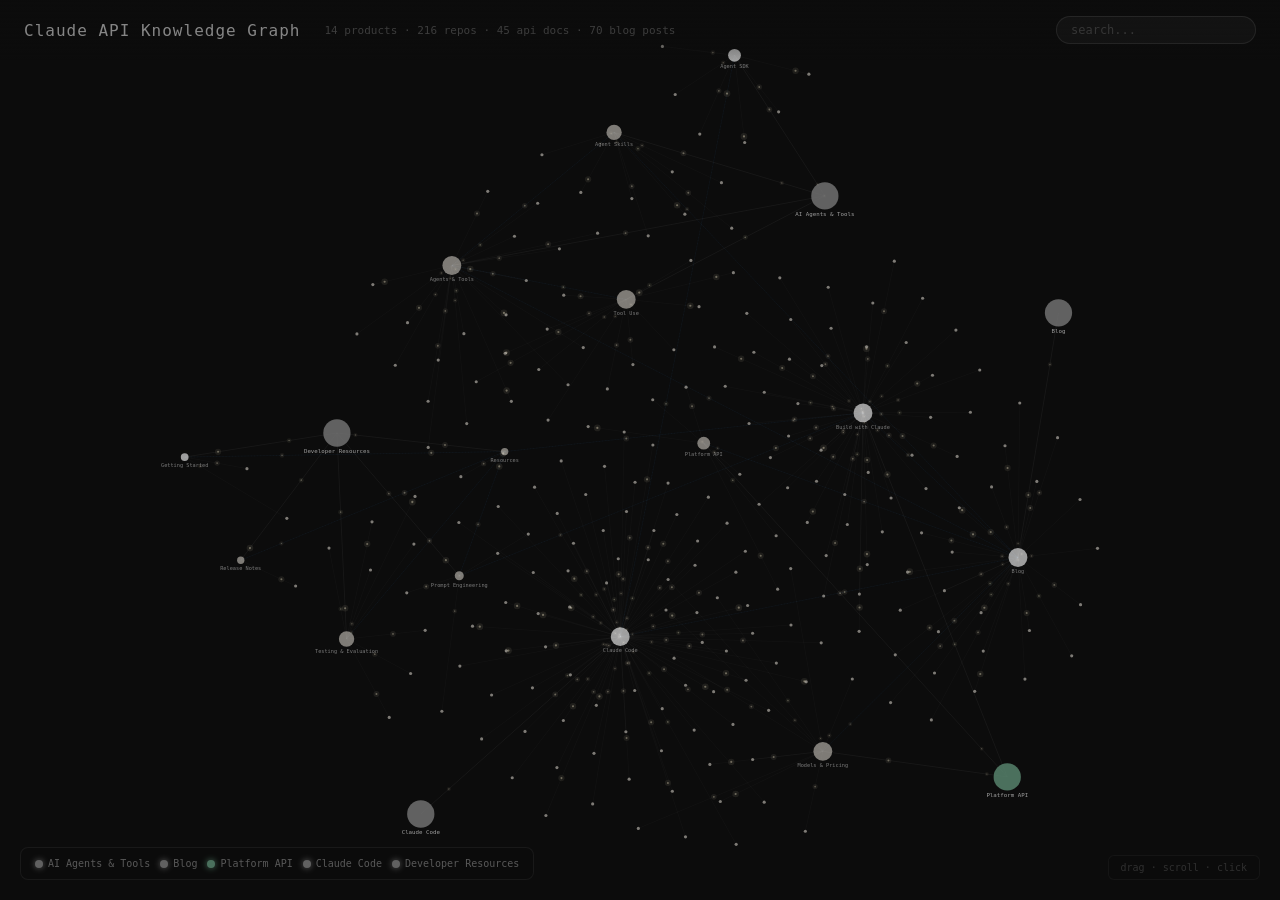
==== commit efd0d6ec: "Regenerate explore.html from updated mobile-optimized kg-explorer template" ====
--- a/explore.html
+++ b/explore.html
@@ -166,7 +166,7 @@
 <div id="tooltip"><div class="tt-name"></div><div class="tt-cat"></div><div class="tt-path"></div></div>
 
 <script>
-const crossRefs = [{"from":"agent-skills","to":"agents-and-tools"},{"from":"agent-skills","to":"blog"},{"from":"agents-and-tools","to":"blog"},{"from":"build-with-claude","to":"blog"},{"from":"build-with-claude","to":"resources"},{"from":"claude-code","to":"blog"},{"from":"claude-code","to":"agent-sdk"},{"from":"getting-started","to":"resources"},{"from":"models-and-pricing","to":"blog"},{"from":"platform-api","to":"blog"},{"from":"prompt-engineering","to":"build-with-claude"},{"from":"prompt-engineering","to":"resources"},{"from":"release-notes","to":"resources"},{"from":"test-and-evaluate","to":"resources"},{"from":"tool-use","to":"agents-and-tools"}];
+const crossRefs = [{"from":"agent-skills","to":"blog"},{"from":"agent-skills","to":"agents-and-tools"},{"from":"agents-and-tools","to":"blog"},{"from":"build-with-claude","to":"blog"},{"from":"build-with-claude","to":"resources"},{"from":"claude-code","to":"blog"},{"from":"claude-code","to":"agent-sdk"},{"from":"getting-started","to":"resources"},{"from":"models-and-pricing","to":"blog"},{"from":"platform-api","to":"blog"},{"from":"prompt-engineering","to":"resources"},{"from":"prompt-engineering","to":"build-with-claude"},{"from":"release-notes","to":"resources"},{"from":"test-and-evaluate","to":"resources"},{"from":"tool-use","to":"agents-and-tools"}];
 const categories = {
   "AI Agents & Tools": { color: "#777777", products: [
     {id:"agent-sdk",name:"Agent SDK",desc:"Agent SDK  This product area contains 6 documentation pages.  ### Key Topics  - AskUserQuestion - Bash - BashOutput - Basic file operations (using query) - Basic session - Building a Continuous Conver",users:"Backend developers building agent applications, Python/TypeScript developers, , **Category:** AI Age",tech:[],repos:[{"n": "Agentic loop: streams messages as Claude works", "p": "platform/docs/agent-sdk/quickstart.md", "d": "Quickstart"}, {"n": "Before", "p": "platform/docs/agent-sdk/migration-guide.md", "d": "from claude_code_sdk import query, ClaudeCodeOptions"}, {"n": "Overview", "p": "platform/docs/agent-sdk/overview.md", "d": "Agent SDK"}, {"n": "Typescript", "p": "platform/docs/agent-sdk/typescript.md", "d": "Agent SDK reference - TypeScript"}, {"n": "Typescript V2 Preview", "p": "platform/docs/agent-sdk/typescript-v2-preview.md", "d": "TypeScript SDK V2 interface (preview)"}, {"n": "Use with Claude", "p": "platform/docs/agent-sdk/python.md", "d": "options = ClaudeAgentOptions( mcp_servers={\"calc\": calculator}, allowed_tools=[\"mcp__calc__add\", \"mcp__calc__multiply\"],"}],api_items:[{"n": "[Agentic loop: streams messages as Claude works](https://platform.claude.com/docs/en/agent-sdk/quickstart)", "t": "section"}, {"n": "Sections", "t": "section"}, {"n": "[Before](https://platform.claude.com/docs/en/agent-sdk/migration-guide)", "t": "section"}, {"n": "Sections", "t": "section"}, {"n": "[Overview](https://platform.claude.com/docs/en/agent-sdk/overview)", "t": "section"}, {"n": "Sections", "t": "section"}, {"n": "[Typescript](https://platform.claude.com/docs/en/agent-sdk/typescript)", "t": "section"}, {"n": "Sections", "t": "section"}, {"n": "[Typescript V2 Preview](https://platform.claude.com/docs/en/agent-sdk/typescript-v2-preview)", "t": "section"}, {"n": "Sections", "t": "section"}, {"n": "[Use with Claude](https://platform.claude.com/docs/en/agent-sdk/python)", "t": "section"}, {"n": "options = ClaudeAgentOptions( mcp_servers={\"calc\": calculator}, allowed_tools=[\"mcp__calc__add\", \"mcp__calc__multiply\"], )", "t": "endpoint"}, {"n": "Sections", "t": "section"}],blog_items:[]},
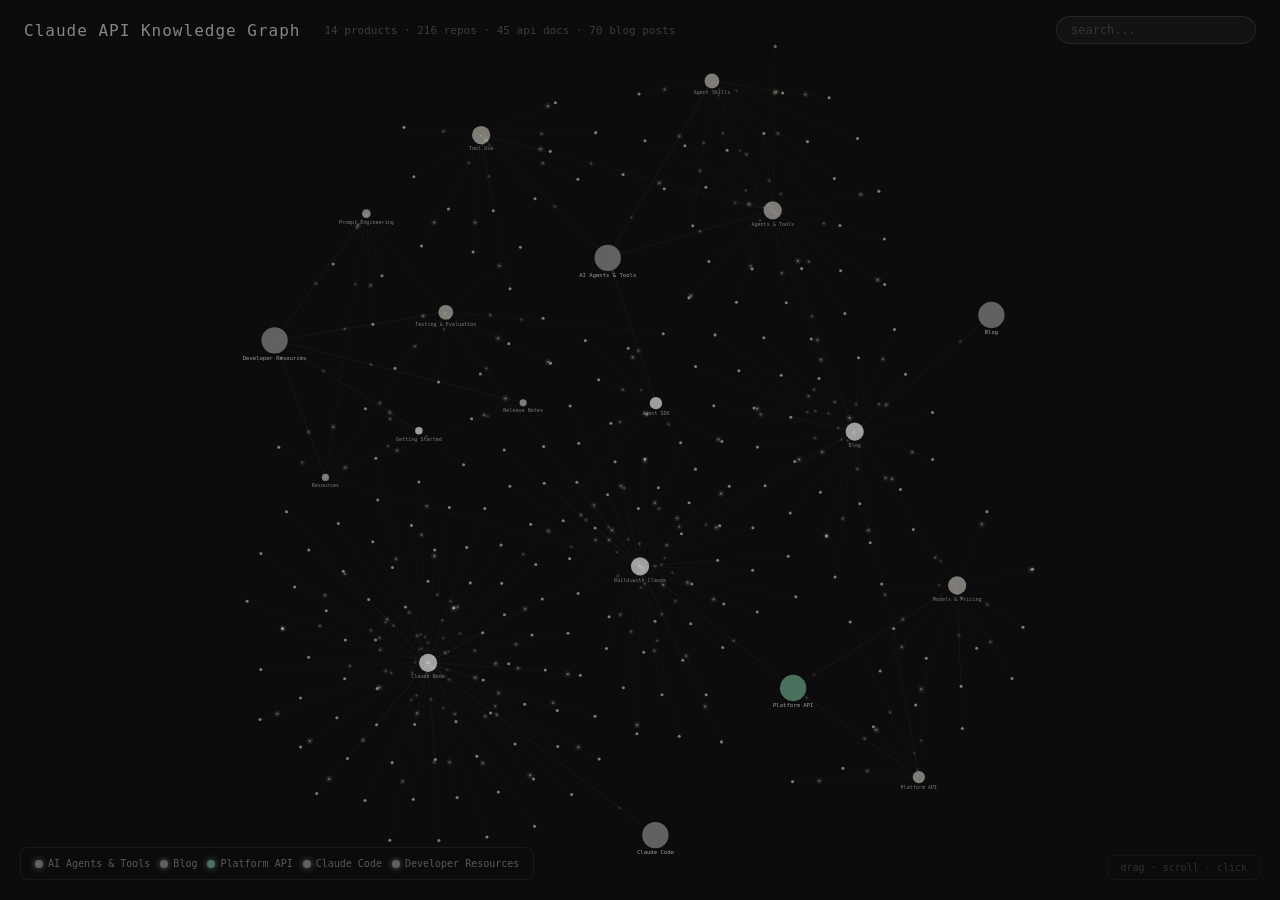
==== commit 04169aa8: "Update explore graph: mobile tap opens details in popup graph" ====
--- a/explore.html
+++ b/explore.html
@@ -166,7 +166,7 @@
 <div id="tooltip"><div class="tt-name"></div><div class="tt-cat"></div><div class="tt-path"></div></div>
 
 <script>
-const crossRefs = [{"from":"agent-skills","to":"blog"},{"from":"agent-skills","to":"agents-and-tools"},{"from":"agents-and-tools","to":"blog"},{"from":"build-with-claude","to":"blog"},{"from":"build-with-claude","to":"resources"},{"from":"claude-code","to":"blog"},{"from":"claude-code","to":"agent-sdk"},{"from":"getting-started","to":"resources"},{"from":"models-and-pricing","to":"blog"},{"from":"platform-api","to":"blog"},{"from":"prompt-engineering","to":"resources"},{"from":"prompt-engineering","to":"build-with-claude"},{"from":"release-notes","to":"resources"},{"from":"test-and-evaluate","to":"resources"},{"from":"tool-use","to":"agents-and-tools"}];
+const crossRefs = [{"from":"agent-skills","to":"blog"},{"from":"agent-skills","to":"agents-and-tools"},{"from":"agents-and-tools","to":"blog"},{"from":"build-with-claude","to":"blog"},{"from":"build-with-claude","to":"resources"},{"from":"claude-code","to":"blog"},{"from":"claude-code","to":"agent-sdk"},{"from":"getting-started","to":"resources"},{"from":"models-and-pricing","to":"blog"},{"from":"platform-api","to":"blog"},{"from":"prompt-engineering","to":"build-with-claude"},{"from":"prompt-engineering","to":"resources"},{"from":"release-notes","to":"resources"},{"from":"test-and-evaluate","to":"resources"},{"from":"tool-use","to":"agents-and-tools"}];
 const categories = {
   "AI Agents & Tools": { color: "#777777", products: [
     {id:"agent-sdk",name:"Agent SDK",desc:"Agent SDK  This product area contains 6 documentation pages.  ### Key Topics  - AskUserQuestion - Bash - BashOutput - Basic file operations (using query) - Basic session - Building a Continuous Conver",users:"Backend developers building agent applications, Python/TypeScript developers, , **Category:** AI Age",tech:[],repos:[{"n": "Agentic loop: streams messages as Claude works", "p": "platform/docs/agent-sdk/quickstart.md", "d": "Quickstart"}, {"n": "Before", "p": "platform/docs/agent-sdk/migration-guide.md", "d": "from claude_code_sdk import query, ClaudeCodeOptions"}, {"n": "Overview", "p": "platform/docs/agent-sdk/overview.md", "d": "Agent SDK"}, {"n": "Typescript", "p": "platform/docs/agent-sdk/typescript.md", "d": "Agent SDK reference - TypeScript"}, {"n": "Typescript V2 Preview", "p": "platform/docs/agent-sdk/typescript-v2-preview.md", "d": "TypeScript SDK V2 interface (preview)"}, {"n": "Use with Claude", "p": "platform/docs/agent-sdk/python.md", "d": "options = ClaudeAgentOptions( mcp_servers={\"calc\": calculator}, allowed_tools=[\"mcp__calc__add\", \"mcp__calc__multiply\"],"}],api_items:[{"n": "[Agentic loop: streams messages as Claude works](https://platform.claude.com/docs/en/agent-sdk/quickstart)", "t": "section"}, {"n": "Sections", "t": "section"}, {"n": "[Before](https://platform.claude.com/docs/en/agent-sdk/migration-guide)", "t": "section"}, {"n": "Sections", "t": "section"}, {"n": "[Overview](https://platform.claude.com/docs/en/agent-sdk/overview)", "t": "section"}, {"n": "Sections", "t": "section"}, {"n": "[Typescript](https://platform.claude.com/docs/en/agent-sdk/typescript)", "t": "section"}, {"n": "Sections", "t": "section"}, {"n": "[Typescript V2 Preview](https://platform.claude.com/docs/en/agent-sdk/typescript-v2-preview)", "t": "section"}, {"n": "Sections", "t": "section"}, {"n": "[Use with Claude](https://platform.claude.com/docs/en/agent-sdk/python)", "t": "section"}, {"n": "options = ClaudeAgentOptions( mcp_servers={\"calc\": calculator}, allowed_tools=[\"mcp__calc__add\", \"mcp__calc__multiply\"], )", "t": "endpoint"}, {"n": "Sections", "t": "section"}],blog_items:[]},
@@ -604,6 +604,7 @@
 
 // Touch gestures (mobile/tablet): one-finger pan/drag, two-finger pinch zoom
 let touchMode=null, pinchStartDist=0, pinchStartK=1, pinchCenter={x:0,y:0};
+let touchStartPoint={x:0,y:0}, touchMoved=false, touchTapNode=null;
 function touchDistance(t1,t2){const dx=t2.clientX-t1.clientX,dy=t2.clientY-t1.clientY;return Math.hypot(dx,dy);} 
 function touchCenter(t1,t2){return {x:(t1.clientX+t2.clientX)/2,y:(t1.clientY+t2.clientY)/2};}
 
@@ -611,13 +612,16 @@
   e.preventDefault();
   if(e.touches.length===1){
     const t=e.touches[0], wp=s2w(t.clientX,t.clientY);
-    const hit=nodes.find(n=>!n._h&&Math.hypot(n.x-wp.x,n.y-wp.y)<n.r+8);
+    const hit=nodes.find(n=>!n._h&&Math.hypot(n.x-wp.x,n.y-wp.y)<n.r+10);
+    touchTapNode = hit || null;
+    touchMoved = false;
+    touchStartPoint = {x:t.clientX, y:t.clientY};
     if(hit){ dNode=hit; touchMode='drag-node'; }
     else { touchMode='pan'; dragging=true; }
     dStart={x:t.clientX,y:t.clientY};
   } else if(e.touches.length>=2){
     touchMode='pinch';
-    dragging=false; dNode=null;
+    dragging=false; dNode=null; touchTapNode=null;
     const [t1,t2]=[e.touches[0],e.touches[1]];
     pinchStartDist=touchDistance(t1,t2);
     pinchStartK=tf.k;
@@ -635,10 +639,12 @@
     const wp=s2w(c.x,c.y);
     tf.k=Math.max(0.15,Math.min(6,pinchStartK*scale));
     tf.x=c.x-wp.x*tf.k; tf.y=c.y-wp.y*tf.k;
+    touchMoved = true;
     return;
   }
   if(e.touches.length!==1) return;
   const t=e.touches[0];
+  if(Math.hypot(t.clientX-touchStartPoint.x,t.clientY-touchStartPoint.y)>8) touchMoved=true;
   if(touchMode==='pan' && dragging){
     tf.x+=t.clientX-dStart.x; tf.y+=t.clientY-dStart.y;
     dStart={x:t.clientX,y:t.clientY};
@@ -650,11 +656,23 @@
 
 canvas.addEventListener('touchend',e=>{
   if(e.touches.length===0){
-    dragging=false; dNode=null; touchMode=null;
+    // Treat stationary single-touch as click/tap on node
+    if(!touchMoved && touchTapNode){
+      sel = sel===touchTapNode ? null : touchTapNode;
+      updateConnected();
+      if(sel && sel.type==='product') openPanel(sel);
+      else if(sel && sel.type==='repo'){
+        const parent=nodes.find(n=>n.id===sel.parentProduct);
+        if(parent) openPanel(parent);
+      } else {
+        document.getElementById('panel').classList.remove('open');
+      }
+    }
+    dragging=false; dNode=null; touchMode=null; touchTapNode=null;
   } else if(e.touches.length===1){
     // After pinch, continue as pan from remaining finger
     const t=e.touches[0];
-    touchMode='pan'; dragging=true; dNode=null;
+    touchMode='pan'; dragging=true; dNode=null; touchTapNode=null;
     dStart={x:t.clientX,y:t.clientY};
   }
 },{passive:false});
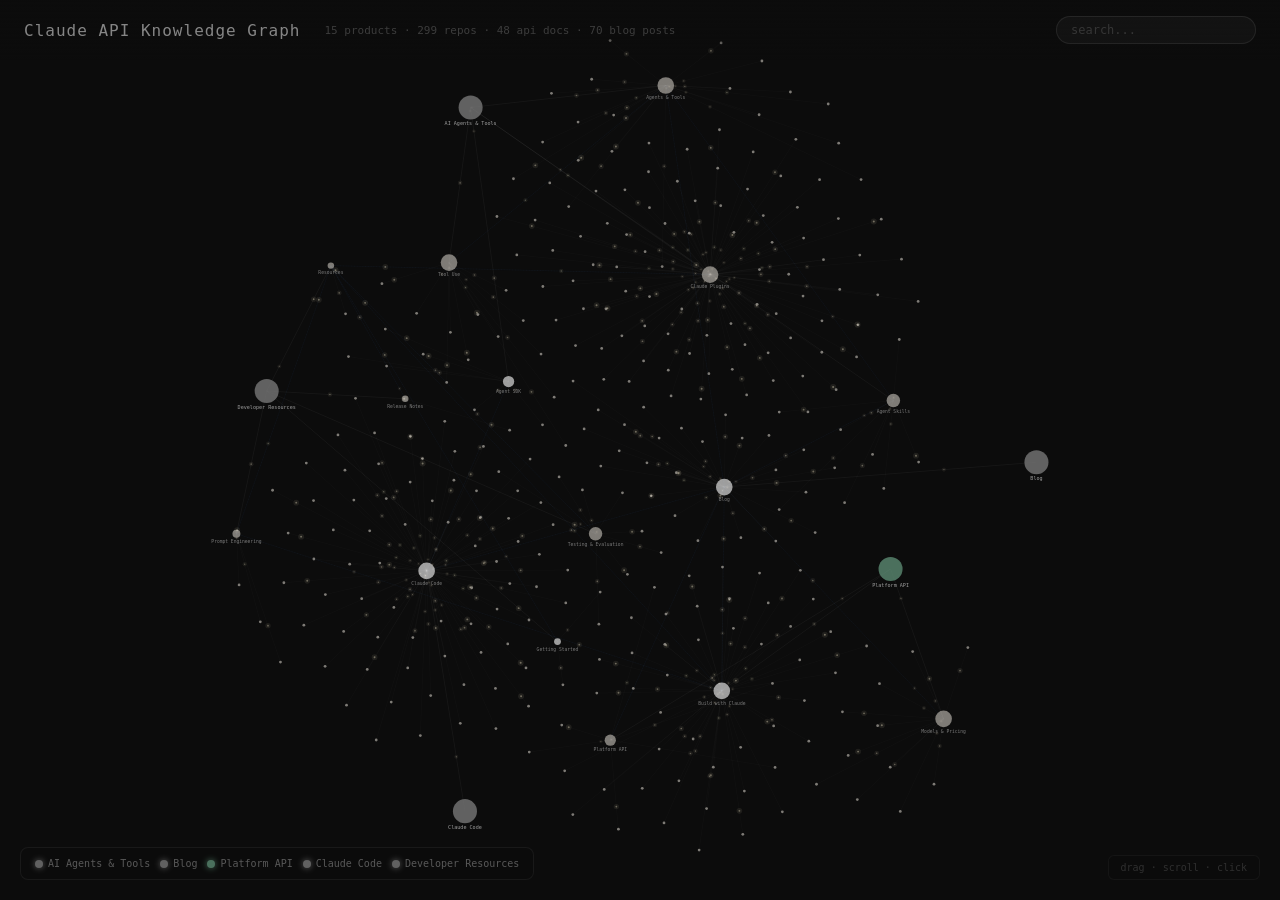
==== commit df6e810b: "Update Claude graph with claude-plugins product (299 nodes)" ====
--- a/explore.html
+++ b/explore.html
@@ -154,7 +154,7 @@
 <canvas id="canvas"></canvas>
 <div id="header">
   <h1>Claude API Knowledge Graph</h1>
-  <span class="subtitle">14 products · 216 repos · 45 api docs · 70 blog posts</span>
+  <span class="subtitle">15 products · 299 repos · 48 api docs · 70 blog posts</span>
   <input id="search" type="text" placeholder="search...">
 </div>
 <div id="legend"></div>
@@ -166,12 +166,13 @@
 <div id="tooltip"><div class="tt-name"></div><div class="tt-cat"></div><div class="tt-path"></div></div>
 
 <script>
-const crossRefs = [{"from":"agent-skills","to":"blog"},{"from":"agent-skills","to":"agents-and-tools"},{"from":"agents-and-tools","to":"blog"},{"from":"build-with-claude","to":"blog"},{"from":"build-with-claude","to":"resources"},{"from":"claude-code","to":"blog"},{"from":"claude-code","to":"agent-sdk"},{"from":"getting-started","to":"resources"},{"from":"models-and-pricing","to":"blog"},{"from":"platform-api","to":"blog"},{"from":"prompt-engineering","to":"build-with-claude"},{"from":"prompt-engineering","to":"resources"},{"from":"release-notes","to":"resources"},{"from":"test-and-evaluate","to":"resources"},{"from":"tool-use","to":"agents-and-tools"}];
+const crossRefs = [{"from":"agent-skills","to":"agents-and-tools"},{"from":"agent-skills","to":"blog"},{"from":"agents-and-tools","to":"blog"},{"from":"build-with-claude","to":"resources"},{"from":"build-with-claude","to":"blog"},{"from":"claude-code","to":"agent-sdk"},{"from":"claude-code","to":"blog"},{"from":"claude-plugins","to":"resources"},{"from":"getting-started","to":"resources"},{"from":"models-and-pricing","to":"blog"},{"from":"platform-api","to":"blog"},{"from":"prompt-engineering","to":"resources"},{"from":"prompt-engineering","to":"build-with-claude"},{"from":"release-notes","to":"resources"},{"from":"test-and-evaluate","to":"resources"},{"from":"tool-use","to":"agents-and-tools"}];
 const categories = {
   "AI Agents & Tools": { color: "#777777", products: [
     {id:"agent-sdk",name:"Agent SDK",desc:"Agent SDK  This product area contains 6 documentation pages.  ### Key Topics  - AskUserQuestion - Bash - BashOutput - Basic file operations (using query) - Basic session - Building a Continuous Conver",users:"Backend developers building agent applications, Python/TypeScript developers, , **Category:** AI Age",tech:[],repos:[{"n": "Agentic loop: streams messages as Claude works", "p": "platform/docs/agent-sdk/quickstart.md", "d": "Quickstart"}, {"n": "Before", "p": "platform/docs/agent-sdk/migration-guide.md", "d": "from claude_code_sdk import query, ClaudeCodeOptions"}, {"n": "Overview", "p": "platform/docs/agent-sdk/overview.md", "d": "Agent SDK"}, {"n": "Typescript", "p": "platform/docs/agent-sdk/typescript.md", "d": "Agent SDK reference - TypeScript"}, {"n": "Typescript V2 Preview", "p": "platform/docs/agent-sdk/typescript-v2-preview.md", "d": "TypeScript SDK V2 interface (preview)"}, {"n": "Use with Claude", "p": "platform/docs/agent-sdk/python.md", "d": "options = ClaudeAgentOptions( mcp_servers={\"calc\": calculator}, allowed_tools=[\"mcp__calc__add\", \"mcp__calc__multiply\"],"}],api_items:[{"n": "[Agentic loop: streams messages as Claude works](https://platform.claude.com/docs/en/agent-sdk/quickstart)", "t": "section"}, {"n": "Sections", "t": "section"}, {"n": "[Before](https://platform.claude.com/docs/en/agent-sdk/migration-guide)", "t": "section"}, {"n": "Sections", "t": "section"}, {"n": "[Overview](https://platform.claude.com/docs/en/agent-sdk/overview)", "t": "section"}, {"n": "Sections", "t": "section"}, {"n": "[Typescript](https://platform.claude.com/docs/en/agent-sdk/typescript)", "t": "section"}, {"n": "Sections", "t": "section"}, {"n": "[Typescript V2 Preview](https://platform.claude.com/docs/en/agent-sdk/typescript-v2-preview)", "t": "section"}, {"n": "Sections", "t": "section"}, {"n": "[Use with Claude](https://platform.claude.com/docs/en/agent-sdk/python)", "t": "section"}, {"n": "options = ClaudeAgentOptions( mcp_servers={\"calc\": calculator}, allowed_tools=[\"mcp__calc__add\", \"mcp__calc__multiply\"], )", "t": "endpoint"}, {"n": "Sections", "t": "section"}],blog_items:[]},
     {id:"agent-skills",name:"Agent Skills",desc:"Agent Skills  This product area contains 4 documentation pages and 4 related blog posts.  ### Key Topics  - API-based distribution - Avoid Windows-style paths - Avoid assuming tools are installed - Av",users:"Developers building custom Claude skills, power users automating workflows, teams standardizing Clau",tech:[],repos:[{"n": "A complete guide to building skills for Claude", "p": "blog/2026-01/complete-guide-to-building-skills-for-claude.md", "d": "Share"}, {"n": "Improving frontend design through Skills", "p": "blog/2025-11/improving-frontend-design-through-skills.md", "d": "Share"}, {"n": "Improving skill-creator: Test, measure, and refine Agent Ski", "p": "blog/2026-03/improving-skill-creator-test-measure-and-refine-agent-skills.md", "d": "Share"}, {"n": "Updates to Claude Team", "p": "blog/2026-01/claude-team-updates.md", "d": "Share"}, {"n": "Best Practices", "p": "platform/docs/agents-and-tools/agent-skills/best-practices.md", "d": "Agent Skills"}, {"n": "Enterprise", "p": "platform/docs/agents-and-tools/agent-skills/enterprise.md", "d": "Skills for enterprise"}, {"n": "List Anthropic-managed Skills", "p": "platform/docs/agents-and-tools/agent-skills/quickstart.md", "d": "skills = client.beta.skills.list(source=\"anthropic\", betas=[\"skills-2025-10-02\"])"}, {"n": "Overview", "p": "platform/docs/agents-and-tools/agent-skills/overview.md", "d": "Agent Skills"}],api_items:[],blog_items:[{"n": "Improving frontend design through Skills", "u": "https://claude.com/blog/improving-frontend-design-through-skills"}, {"n": "Improving skill-creator: Test, measure, and refine Agent Skills", "u": "https://claude.com/blog/improving-skill-creator-test-measure-and-refine-agent-skills"}, {"n": "A complete guide to building skills for Claude", "u": "https://claude.com/blog/complete-guide-to-building-skills-for-claude"}, {"n": "Updates to Claude Team", "u": "https://claude.com/blog/claude-team-updates"}]},
     {id:"agents-and-tools",name:"Agents & Tools",desc:"MCP connector  This product area contains 2 documentation pages and 17 related blog posts.  ### Key Topics  - Allowlist - Enable only specific tools - Available helpers - Basic example - Basic structu",users:"Agent developers, tool builders, MCP connector developers, , **Category:** AI Agents & Tools",tech:[],repos:[{"n": "A complete guide to building skills for Claude", "p": "blog/2026-01/complete-guide-to-building-skills-for-claude.md", "d": "Share"}, {"n": "Advancing finance with Claude Opus 4.6", "p": "blog/2026-02/opus-4-6-finance.md", "d": "Share"}, {"n": "Building AI agents for financial services", "p": "blog/2025-10/building-ai-agents-in-financial-services.md", "d": "Share"}, {"n": "Claude Code On The Web", "p": "blog/2025-10/claude-code-on-the-web.md", "d": "Claude Code on the web"}, {"n": "Claude can now connect to your world", "p": "blog/2025-05/integrations.md", "d": "Share"}, {"n": "Common workflow patterns for AI agents", "p": "blog/2026-03/common-workflow-patterns-for-ai-agents-and-when-to-use-them.md", "d": "Share"}, {"n": "Cowork and plugins for finance", "p": "blog/2026-02/cowork-plugins-finance.md", "d": "Feb 24, 2026"}, {"n": "Cowork and plugins for teams across the enterprise", "p": "blog/2026-02/cowork-plugins-across-enterprise.md", "d": "Feb 24, 2026"}, {"n": "How Anthropic teams use Claude Code", "p": "blog/2025-07/how-anthropic-teams-use-claude-code.md", "d": "Share"}, {"n": "How enterprises are building AI agents in 2026", "p": "blog/2025-12/how-enterprises-are-building-ai-agents-in-2026.md", "d": "Share"}, {"n": "How leading retailers are turning AI pilots into enterprise-", "p": "blog/2026-01/how-leading-retailers-are-turning-ai-pilots-into-enterprise-wide-transformation.md", "d": "Share"}, {"n": "Improved Web Search with Dynamic Filtering", "p": "blog/2026-02/improved-web-search-with-dynamic-filtering.md", "d": "Share"}, {"n": "Improving skill-creator: Test, measure, and refine Agent Ski", "p": "blog/2026-03/improving-skill-creator-test-measure-and-refine-agent-skills.md", "d": "Share"}, {"n": "Introducing Cowork", "p": "blog/2026-01/cowork-research-preview.md", "d": "Share"}, {"n": "Piloting Claude in Chrome", "p": "blog/2025-08/claude-for-chrome.md", "d": "Share"}, {"n": "Self Serve Enterprise", "p": "blog/2026-02/self-serve-enterprise.md", "d": "Claude Enterprise, now available self-serve"}, {"n": "Updates to Claude Team", "p": "blog/2026-01/claude-team-updates.md", "d": "Share"}, {"n": "Mcp Connector", "p": "platform/docs/agents-and-tools/mcp-connector.md", "d": "MCP connector"}, {"n": "Remote Mcp Servers", "p": "platform/docs/agents-and-tools/remote-mcp-servers.md", "d": "Several companies have deployed remote MCP servers that developers can connect to via the Anthropic MCP connector API. T"}],api_items:[],blog_items:[{"n": "Building AI agents for financial services", "u": "https://claude.com/blog/building-ai-agents-in-financial-services"}, {"n": "Claude can now connect to your world", "u": "https://claude.com/blog/integrations"}, {"n": "Common workflow patterns for AI agents", "u": "https://claude.com/blog/common-workflow-patterns-for-ai-agents-and-when-to-use-them"}, {"n": "Improving skill-creator: Test, measure, and refine Agent Skills", "u": "https://claude.com/blog/improving-skill-creator-test-measure-and-refine-agent-skills"}, {"n": "How Anthropic teams use Claude Code", "u": "https://claude.com/blog/how-anthropic-teams-use-claude-code"}, {"n": "A complete guide to building skills for Claude", "u": "https://claude.com/blog/complete-guide-to-building-skills-for-claude"}, {"n": "Updates to Claude Team", "u": "https://claude.com/blog/claude-team-updates"}, {"n": "How leading retailers are turning AI pilots into enterprise-wide transformation", "u": "https://claude.com/blog/how-leading-retailers-are-turning-ai-pilots-into-enterprise-wide-transformation"}, {"n": "Introducing Cowork", "u": "https://claude.com/blog/cowork-research-preview"}, {"n": "Cowork and plugins for teams across the enterprise", "u": "https://claude.com/blog/cowork-plugins-across-enterprise"}, {"n": "Cowork and plugins for finance", "u": "https://claude.com/blog/cowork-plugins-finance"}, {"n": "Improved Web Search with Dynamic Filtering", "u": "https://claude.com/blog/improved-web-search-with-dynamic-filtering"}, {"n": "Advancing finance with Claude Opus 4.6", "u": "https://claude.com/blog/opus-4-6-finance"}, {"n": "How enterprises are building AI agents in 2026", "u": "https://claude.com/blog/how-enterprises-are-building-ai-agents-in-2026"}, {"n": "Piloting Claude in Chrome", "u": "https://claude.com/blog/claude-for-chrome"}, {"n": "Self Serve Enterprise", "u": "https://claude.com/blog/self-serve-enterprise"}, {"n": "Claude Code On The Web", "u": "https://claude.com/blog/claude-code-on-the-web"}]},
+    {id:"claude-plugins",name:"Claude Plugins",desc:"- Total plugins: **81** - Plugin markdown folder: `plugins/`  This product area contains 83 documentation pages.  ### Key Topics  - Description - Plugins - Related plugins - Repositories  ### Document",users:"Developers and technical users, , **Category:** AI Agents & Tools",tech:[],repos:[{"n": "Agent SDK Dev", "p": "plugins/agent-sdk-dev.md", "d": "- **Slug:** `agent-sdk-dev` - **URL:** https://claude.com/plugins/agent-sdk-dev - **Install in:** Claude Code - **Made b"}, {"n": "Apollo", "p": "plugins/apollo.md", "d": "- **Slug:** `apollo` - **URL:** https://claude.com/plugins/apollo - **Install in:** Claude Cowork - **Made by:** Apollo."}, {"n": "Asana", "p": "plugins/asana.md", "d": "- **Slug:** `asana` - **URL:** https://claude.com/plugins/asana - **Install in:** Claude Code - **Made by:** Asana"}, {"n": "Atlassian", "p": "plugins/atlassian.md", "d": "- **Slug:** `atlassian` - **URL:** https://claude.com/plugins/atlassian - **Install in:** Claude Code - **Made by:** Atl"}, {"n": "Bio Research", "p": "plugins/bio-research.md", "d": "- **Slug:** `bio-research` - **URL:** https://claude.com/plugins/bio-research - **Install in:** Claude Cowork - **Made b"}, {"n": "Brand Voice", "p": "plugins/brand-voice.md", "d": "- **Slug:** `brand-voice` - **URL:** https://claude.com/plugins/brand-voice - **Install in:** Claude Cowork - **Made by:"}, {"n": "C# LSP", "p": "plugins/csharp-lsp.md", "d": "- **Slug:** `csharp-lsp` - **URL:** https://claude.com/plugins/csharp-lsp - **Install in:** Claude Code - **Made by:** A"}, {"n": "CLAUDE.md Management", "p": "plugins/claude-md-management.md", "d": "- **Slug:** `claude-md-management` - **URL:** https://claude.com/plugins/claude-md-management - **Install in:** Claude C"}, {"n": "Circleback", "p": "plugins/circleback.md", "d": "- **Slug:** `circleback` - **URL:** https://claude.com/plugins/circleback - **Install in:** Claude Code - **Made by:** C"}, {"n": "Clangd LSP", "p": "plugins/clangd-lsp.md", "d": "- **Slug:** `clangd-lsp` - **URL:** https://claude.com/plugins/clangd-lsp - **Install in:** Claude Code - **Made by:** A"}, {"n": "Claude Code Setup", "p": "plugins/claude-code-setup.md", "d": "- **Slug:** `claude-code-setup` - **URL:** https://claude.com/plugins/claude-code-setup - **Install in:** Claude Code -"}, {"n": "Claude Plugins Crawl", "p": "INDEX.md", "d": "- Total plugins: **81** - Plugin markdown folder: `plugins/`"}, {"n": "Code Review", "p": "plugins/code-review.md", "d": "- **Slug:** `code-review` - **URL:** https://claude.com/plugins/code-review - **Install in:** Claude Code - **Made by:**"}, {"n": "Code Simplifier", "p": "plugins/code-simplifier.md", "d": "- **Slug:** `code-simplifier` - **URL:** https://claude.com/plugins/code-simplifier - **Install in:** Claude Code - **Ma"}, {"n": "CodeRabbit", "p": "plugins/coderabbit.md", "d": "- **Slug:** `coderabbit` - **URL:** https://claude.com/plugins/coderabbit - **Install in:** Claude Code - **Made by:** C"}, {"n": "Commit Commands", "p": "plugins/commit-commands.md", "d": "- **Slug:** `commit-commands` - **URL:** https://claude.com/plugins/commit-commands - **Install in:** Claude Code - **Ma"}, {"n": "Common Room", "p": "plugins/common-room.md", "d": "- **Slug:** `common-room` - **URL:** https://claude.com/plugins/common-room - **Install in:** Claude Cowork - **Made by:"}, {"n": "Context7", "p": "plugins/context7.md", "d": "- **Slug:** `context7` - **URL:** https://claude.com/plugins/context7 - **Install in:** Claude Code - **Made by:** Upsta"}, {"n": "Cowork Plugin Management", "p": "plugins/cowork-plugin-management.md", "d": "- **Slug:** `cowork-plugin-management` - **URL:** https://claude.com/plugins/cowork-plugin-management - **Install in:**"}, {"n": "Customer Support", "p": "plugins/customer-support.md", "d": "- **Slug:** `customer-support` - **URL:** https://claude.com/plugins/customer-support - **Install in:** Claude Cowork -"}, {"n": "Data", "p": "plugins/data.md", "d": "- **Slug:** `data` - **URL:** https://claude.com/plugins/data - **Install in:** Claude Cowork - **Made by:** Anthropic"}, {"n": "Design", "p": "plugins/design.md", "d": "- **Slug:** `design` - **URL:** https://claude.com/plugins/design - **Install in:** Claude Cowork - **Made by:** Anthrop"}, {"n": "Engineering", "p": "plugins/engineering.md", "d": "- **Slug:** `engineering` - **URL:** https://claude.com/plugins/engineering - **Install in:** Claude Cowork - **Made by:"}, {"n": "Enterprise Search", "p": "plugins/enterprise-search.md", "d": "- **Slug:** `enterprise-search` - **URL:** https://claude.com/plugins/enterprise-search - **Install in:** Claude Cowork"}, {"n": "Equity Research", "p": "plugins/equity-research.md", "d": "- **Slug:** `equity-research` - **URL:** https://claude.com/plugins/equity-research - **Install in:** Claude Cowork - **"}, {"n": "Explanatory Output Style", "p": "plugins/explanatory-output-style.md", "d": "- **Slug:** `explanatory-output-style` - **URL:** https://claude.com/plugins/explanatory-output-style - **Install in:**"}, {"n": "Feature Dev", "p": "plugins/feature-dev.md", "d": "- **Slug:** `feature-dev` - **URL:** https://claude.com/plugins/feature-dev - **Install in:** Claude Code - **Made by:**"}, {"n": "Figma", "p": "plugins/figma.md", "d": "- **Slug:** `figma` - **URL:** https://claude.com/plugins/figma - **Install in:** Claude Code - **Made by:** Figma"}, {"n": "Finance", "p": "plugins/finance.md", "d": "- **Slug:** `finance` - **URL:** https://claude.com/plugins/finance - **Install in:** Claude Cowork - **Made by:** Anthr"}, {"n": "Financial Analysis", "p": "plugins/financial-analysis.md", "d": "- **Slug:** `financial-analysis` - **URL:** https://claude.com/plugins/financial-analysis - **Install in:** Claude Cowor"}, {"n": "Firebase", "p": "plugins/firebase.md", "d": "- **Slug:** `firebase` - **URL:** https://claude.com/plugins/firebase - **Install in:** Claude Code - **Made by:** Googl"}, {"n": "Firecrawl", "p": "plugins/firecrawl.md", "d": "- **Slug:** `firecrawl` - **URL:** https://claude.com/plugins/firecrawl - **Install in:** Claude Code - **Made by:** Fir"}, {"n": "Frontend Design", "p": "plugins/frontend-design.md", "d": "- **Slug:** `frontend-design` - **URL:** https://claude.com/plugins/frontend-design - **Install in:** Claude Code - **Ma"}, {"n": "GitHub", "p": "plugins/github.md", "d": "- **Slug:** `github` - **URL:** https://claude.com/plugins/github - **Install in:** Claude Code - **Made by:** GitHub"}, {"n": "GitLab", "p": "plugins/gitlab.md", "d": "- **Slug:** `gitlab` - **URL:** https://claude.com/plugins/gitlab - **Install in:** Claude Code - **Made by:** GitLab"}, {"n": "Go LSP (gopls)", "p": "plugins/gopls-lsp.md", "d": "- **Slug:** `gopls-lsp` - **URL:** https://claude.com/plugins/gopls-lsp - **Install in:** Claude Code - **Made by:** Ant"}, {"n": "Greptile", "p": "plugins/greptile.md", "d": "- **Slug:** `greptile` - **URL:** https://claude.com/plugins/greptile - **Install in:** Claude Code - **Made by:** Grept"}, {"n": "Hookify", "p": "plugins/hookify.md", "d": "- **Slug:** `hookify` - **URL:** https://claude.com/plugins/hookify - **Install in:** Claude Code - **Made by:** Anthrop"}, {"n": "Hugging Face Skills", "p": "plugins/huggingface-skills.md", "d": "- **Slug:** `huggingface-skills` - **URL:** https://claude.com/plugins/huggingface-skills - **Install in:** Claude Code"}, {"n": "Human Resources", "p": "plugins/human-resources.md", "d": "- **Slug:** `human-resources` - **URL:** https://claude.com/plugins/human-resources - **Install in:** Claude Cowork - **"}, {"n": "Investment Banking", "p": "plugins/investment-banking.md", "d": "- **Slug:** `investment-banking` - **URL:** https://claude.com/plugins/investment-banking - **Install in:** Claude Cowor"}, {"n": "Java LSP (Eclipse JDT.LS)", "p": "plugins/jdtls-lsp.md", "d": "- **Slug:** `jdtls-lsp` - **URL:** https://claude.com/plugins/jdtls-lsp - **Install in:** Claude Code - **Made by:** Ant"}, {"n": "Kotlin LSP", "p": "plugins/kotlin-lsp.md", "d": "- **Slug:** `kotlin-lsp` - **URL:** https://claude.com/plugins/kotlin-lsp - **Install in:** Claude Code - **Made by:** A"}, {"n": "LSEG", "p": "plugins/lseg.md", "d": "- **Slug:** `lseg` - **URL:** https://claude.com/plugins/lseg - **Install in:** Claude Cowork - **Made by:** LSEG"}, {"n": "Laravel Boost", "p": "plugins/laravel-boost.md", "d": "- **Slug:** `laravel-boost` - **URL:** https://claude.com/plugins/laravel-boost - **Install in:** Claude Code - **Made b"}, {"n": "Learning Output Style", "p": "plugins/learning-output-style.md", "d": "- **Slug:** `learning-output-style` - **URL:** https://claude.com/plugins/learning-output-style - **Install in:** Claude"}, {"n": "Legal", "p": "plugins/legal.md", "d": "- **Slug:** `legal` - **URL:** https://claude.com/plugins/legal - **Install in:** Claude Cowork - **Made by:** Anthropic"}, {"n": "Linear", "p": "plugins/linear.md", "d": "- **Slug:** `linear` - **URL:** https://claude.com/plugins/linear - **Install in:** Claude Code - **Made by:** Linear"}, {"n": "Lua LSP", "p": "plugins/lua-lsp.md", "d": "- **Slug:** `lua-lsp` - **URL:** https://claude.com/plugins/lua-lsp - **Install in:** Claude Code - **Made by:** Anthrop"}, {"n": "Marketing", "p": "plugins/marketing.md", "d": "- **Slug:** `marketing` - **URL:** https://claude.com/plugins/marketing - **Install in:** Claude Cowork - **Made by:** A"}, {"n": "Notion", "p": "plugins/notion.md", "d": "- **Slug:** `notion` - **URL:** https://claude.com/plugins/notion - **Install in:** Claude Code - **Made by:** Notion La"}, {"n": "Operations", "p": "plugins/operations.md", "d": "- **Slug:** `operations` - **URL:** https://claude.com/plugins/operations - **Install in:** Claude Cowork - **Made by:**"}, {"n": "PHP LSP", "p": "plugins/php-lsp.md", "d": "- **Slug:** `php-lsp` - **URL:** https://claude.com/plugins/php-lsp - **Install in:** Claude Code - **Made by:** Anthrop"}, {"n": "PR Review Toolkit", "p": "plugins/pr-review-toolkit.md", "d": "- **Slug:** `pr-review-toolkit` - **URL:** https://claude.com/plugins/pr-review-toolkit - **Install in:** Claude Code -"}, {"n": "Pinecone", "p": "plugins/pinecone.md", "d": "- **Slug:** `pinecone` - **URL:** https://claude.com/plugins/pinecone - **Install in:** Claude Code - **Made by:** Pinec"}, {"n": "Playground", "p": "plugins/playground.md", "d": "- **Slug:** `playground` - **URL:** https://claude.com/plugins/playground - **Install in:** Claude Code - **Made by:** A"}, {"n": "Playwright", "p": "plugins/playwright.md", "d": "- **Slug:** `playwright` - **URL:** https://claude.com/plugins/playwright - **Install in:** Claude Code - **Made by:** M"}, {"n": "Plugin Developer Toolkit", "p": "plugins/plugin-dev.md", "d": "- **Slug:** `plugin-dev` - **URL:** https://claude.com/plugins/plugin-dev - **Install in:** Claude Code - **Made by:** A"}, {"n": "Plugin repositories", "p": "repos.md", "d": "- https://github.com/anthropics/knowledge-work-plugins \u2014 Open source repository of plugins primarily intended for knowle"}, {"n": "PostHog", "p": "plugins/posthog.md", "d": "- **Slug:** `posthog` - **URL:** https://claude.com/plugins/posthog - **Install in:** Claude Code - **Made by:** PostHog"}, {"n": "Private Equity", "p": "plugins/private-equity.md", "d": "- **Slug:** `private-equity` - **URL:** https://claude.com/plugins/private-equity - **Install in:** Claude Cowork - **Ma"}, {"n": "Product Management", "p": "plugins/product-management.md", "d": "- **Slug:** `product-management` - **URL:** https://claude.com/plugins/product-management - **Install in:** Claude Cowor"}, {"n": "Productivity", "p": "plugins/productivity.md", "d": "- **Slug:** `productivity` - **URL:** https://claude.com/plugins/productivity - **Install in:** Claude Cowork - **Made b"}, {"n": "Pyright LSP", "p": "plugins/pyright-lsp.md", "d": "- **Slug:** `pyright-lsp` - **URL:** https://claude.com/plugins/pyright-lsp - **Install in:** Claude Code - **Made by:**"}, {"n": "Qodo Skills", "p": "plugins/qodo-skills.md", "d": "- **Slug:** `qodo-skills` - **URL:** https://claude.com/plugins/qodo-skills - **Install in:** Claude Code - **Made by:**"}, {"n": "Ralph Loop", "p": "plugins/ralph-loop.md", "d": "- **Slug:** `ralph-loop` - **URL:** https://claude.com/plugins/ralph-loop - **Install in:** Claude Code - **Made by:** A"}, {"n": "Rust Analyzer LSP", "p": "plugins/rust-analyzer-lsp.md", "d": "- **Slug:** `rust-analyzer-lsp` - **URL:** https://claude.com/plugins/rust-analyzer-lsp - **Install in:** Claude Code -"}, {"n": "S&P Global", "p": "plugins/sp-global.md", "d": "- **Slug:** `sp-global` - **URL:** https://claude.com/plugins/sp-global - **Install in:** Claude Cowork - **Made by:** K"}, {"n": "Sales", "p": "plugins/sales.md", "d": "- **Slug:** `sales` - **URL:** https://claude.com/plugins/sales - **Install in:** Claude Cowork - **Made by:** Anthropic"}, {"n": "Security Guidance", "p": "plugins/security-guidance.md", "d": "- **Slug:** `security-guidance` - **URL:** https://claude.com/plugins/security-guidance - **Install in:** Claude Code -"}, {"n": "Semgrep", "p": "plugins/semgrep.md", "d": "- **Slug:** `semgrep` - **URL:** https://claude.com/plugins/semgrep - **Install in:** Claude Code - **Made by:** Semgrep"}, {"n": "Sentry", "p": "plugins/sentry.md", "d": "- **Slug:** `sentry` - **URL:** https://claude.com/plugins/sentry - **Install in:** Claude Code - **Made by:** Sentry"}, {"n": "Serena", "p": "plugins/serena.md", "d": "- **Slug:** `serena` - **URL:** https://claude.com/plugins/serena - **Install in:** Claude Code - **Made by:** Oraios"}, {"n": "Skill Creator", "p": "plugins/skill-creator.md", "d": "- **Slug:** `skill-creator` - **URL:** https://claude.com/plugins/skill-creator - **Install in:** Claude Code - **Made b"}, {"n": "Slack", "p": "plugins/slack.md", "d": "- **Slug:** `slack` - **URL:** https://claude.com/plugins/slack - **Install in:** Claude Cowork - **Made by:** Slack by"}, {"n": "Sonatype Guide", "p": "plugins/sonatype-guide.md", "d": "- **Slug:** `sonatype-guide` - **URL:** https://claude.com/plugins/sonatype-guide - **Install in:** Claude Code - **Made"}, {"n": "Stripe", "p": "plugins/stripe.md", "d": "- **Slug:** `stripe` - **URL:** https://claude.com/plugins/stripe - **Install in:** Claude Code - **Made by:** Stripe"}, {"n": "Supabase", "p": "plugins/supabase.md", "d": "- **Slug:** `supabase` - **URL:** https://claude.com/plugins/supabase - **Install in:** Claude Code - **Made by:** Supab"}, {"n": "Superpowers", "p": "plugins/superpowers.md", "d": "- **Slug:** `superpowers` - **URL:** https://claude.com/plugins/superpowers - **Install in:** Claude Code - **Made by:**"}, {"n": "Swift LSP", "p": "plugins/swift-lsp.md", "d": "- **Slug:** `swift-lsp` - **URL:** https://claude.com/plugins/swift-lsp - **Install in:** Claude Code - **Made by:** Ant"}, {"n": "TypeScript LSP", "p": "plugins/typescript-lsp.md", "d": "- **Slug:** `typescript-lsp` - **URL:** https://claude.com/plugins/typescript-lsp - **Install in:** Claude Code - **Made"}, {"n": "Vercel", "p": "plugins/vercel.md", "d": "- **Slug:** `vercel` - **URL:** https://claude.com/plugins/vercel - **Install in:** Claude Code - **Made by:** Vercel"}, {"n": "Wealth Management", "p": "plugins/wealth-management.md", "d": "- **Slug:** `wealth-management` - **URL:** https://claude.com/plugins/wealth-management - **Install in:** Claude Cowork"}],api_items:[{"n": "Agent SDK Dev", "t": "section"}, {"n": "Slug:** `agent-sdk-dev", "t": "item"}, {"n": "Sections", "t": "section"}],blog_items:[]},
     {id:"tool-use",name:"Tool Use",desc:"Tool use with Claude  This product area contains 12 documentation pages.  ### Key Topics  - Add action delays - Advanced usage - Anthropic-managed execution - Backward compatibility - Bash command res",users:"Developers integrating Claude with external tools, agent builders, automation engineers, , **Categor",tech:[],repos:[{"n": "Fine Grained Tool Streaming", "p": "platform/docs/agents-and-tools/tool-use/fine-grained-tool-streaming.md", "d": "Fine-grained tool streaming"}, {"n": "First request with tool search", "p": "platform/docs/agents-and-tools/tool-use/tool-search-tool.md", "d": "messages = [{\"role\": \"user\", \"content\": \"What's the weather in Seattle?\"}]"}, {"n": "First request with web fetch", "p": "platform/docs/agents-and-tools/tool-use/web-fetch-tool.md", "d": "\"role\": \"user\", \"content\": \"Analyze this research paper: https://arxiv.org/abs/2024.12345\", } ]"}, {"n": "First request with web search and cache breakpoint", "p": "platform/docs/agents-and-tools/tool-use/web-search-tool.md", "d": "{\"role\": \"user\", \"content\": \"What's the current weather in San Francisco today?\"} ]"}, {"n": "First, upload a file", "p": "platform/docs/agents-and-tools/tool-use/code-execution-tool.md", "d": "curl https://api.anthropic.com/v1/files \\ --header \"x-api-key: $ANTHROPIC_API_KEY\" \\ --header \"anthropic-version: 2023-0"}, {"n": "Implement Tool Use", "p": "platform/docs/agents-and-tools/tool-use/implement-tool-use.md", "d": "Tools"}, {"n": "Overview", "p": "platform/docs/agents-and-tools/tool-use/overview.md", "d": "Tool use with Claude"}, {"n": "Programmatic Tool Calling", "p": "platform/docs/agents-and-tools/tool-use/programmatic-tool-calling.md", "d": "Tool infrastructure"}, {"n": "Text Editor Tool", "p": "platform/docs/agents-and-tools/tool-use/text-editor-tool.md", "d": "Tools"}, {"n": "User request", "p": "platform/docs/agents-and-tools/tool-use/bash-tool.md", "d": "\"Install the requests library and create a simple Python script that fetches a joke from an API, then run it.\""}, {"n": "When capturing screenshot", "p": "platform/docs/agents-and-tools/tool-use/computer-use-tool.md", "d": "scale = get_scale_factor(screen_width, screen_height) scaled_width = int(screen_width * scale) scaled_height = int(scree"}, {"n": "Your other tools", "p": "platform/docs/agents-and-tools/tool-use/memory-tool.md", "d": "Memory tool"}],api_items:[],blog_items:[]},
   ]},
   "Blog": { color: "#777777", products: [
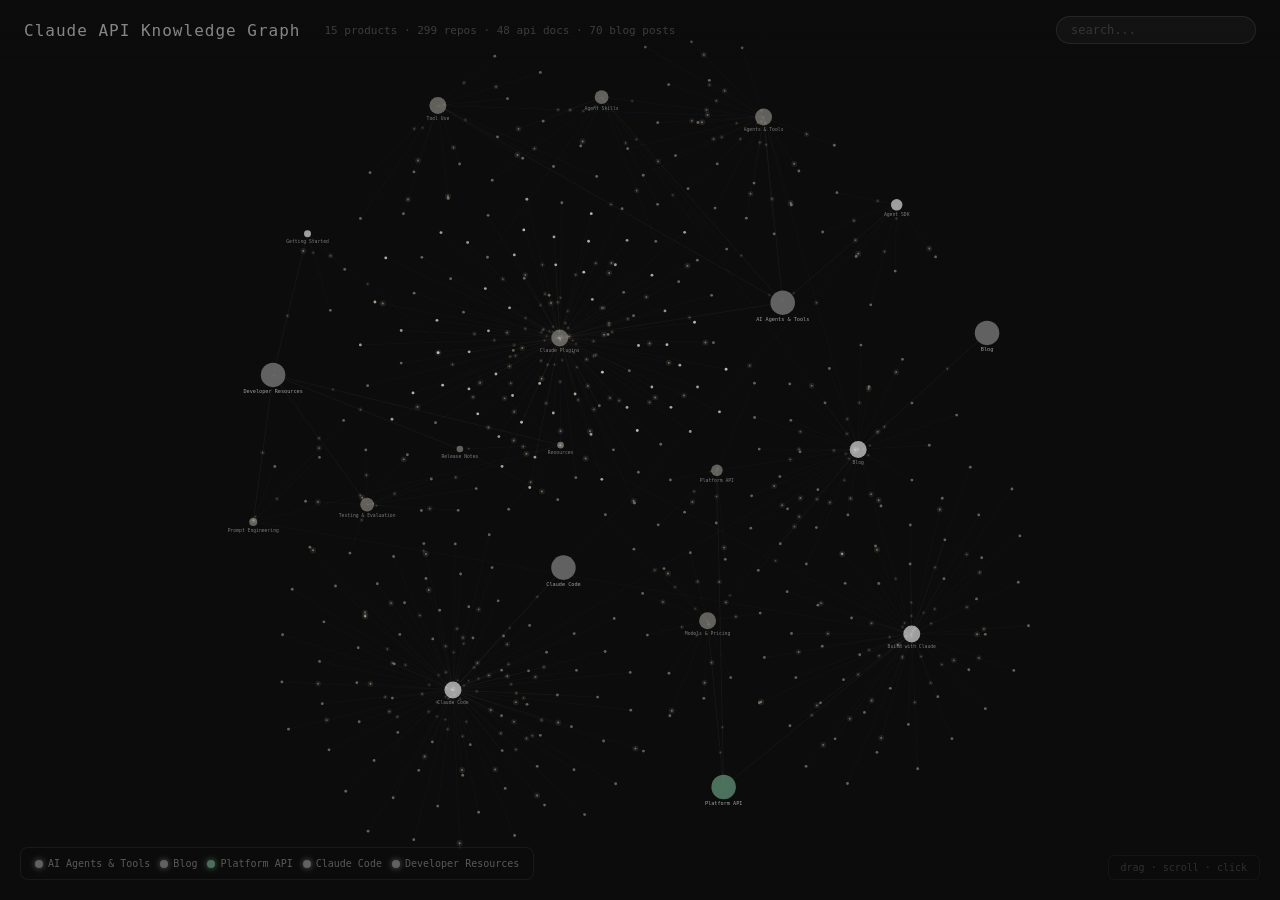
==== commit 4f8dade1: "Claude plugins graph: node brightness scales with installs" ====
--- a/explore.html
+++ b/explore.html
@@ -166,32 +166,32 @@
 <div id="tooltip"><div class="tt-name"></div><div class="tt-cat"></div><div class="tt-path"></div></div>
 
 <script>
-const crossRefs = [{"from":"agent-skills","to":"agents-and-tools"},{"from":"agent-skills","to":"blog"},{"from":"agents-and-tools","to":"blog"},{"from":"build-with-claude","to":"resources"},{"from":"build-with-claude","to":"blog"},{"from":"claude-code","to":"agent-sdk"},{"from":"claude-code","to":"blog"},{"from":"claude-plugins","to":"resources"},{"from":"getting-started","to":"resources"},{"from":"models-and-pricing","to":"blog"},{"from":"platform-api","to":"blog"},{"from":"prompt-engineering","to":"resources"},{"from":"prompt-engineering","to":"build-with-claude"},{"from":"release-notes","to":"resources"},{"from":"test-and-evaluate","to":"resources"},{"from":"tool-use","to":"agents-and-tools"}];
+const crossRefs = [{"from":"agent-skills","to":"blog"},{"from":"agent-skills","to":"agents-and-tools"},{"from":"agents-and-tools","to":"blog"},{"from":"build-with-claude","to":"resources"},{"from":"build-with-claude","to":"blog"},{"from":"claude-code","to":"agent-sdk"},{"from":"claude-code","to":"blog"},{"from":"claude-plugins","to":"resources"},{"from":"getting-started","to":"resources"},{"from":"models-and-pricing","to":"blog"},{"from":"platform-api","to":"blog"},{"from":"prompt-engineering","to":"resources"},{"from":"prompt-engineering","to":"build-with-claude"},{"from":"release-notes","to":"resources"},{"from":"test-and-evaluate","to":"resources"},{"from":"tool-use","to":"agents-and-tools"}];
 const categories = {
   "AI Agents & Tools": { color: "#777777", products: [
-    {id:"agent-sdk",name:"Agent SDK",desc:"Agent SDK  This product area contains 6 documentation pages.  ### Key Topics  - AskUserQuestion - Bash - BashOutput - Basic file operations (using query) - Basic session - Building a Continuous Conver",users:"Backend developers building agent applications, Python/TypeScript developers, , **Category:** AI Age",tech:[],repos:[{"n": "Agentic loop: streams messages as Claude works", "p": "platform/docs/agent-sdk/quickstart.md", "d": "Quickstart"}, {"n": "Before", "p": "platform/docs/agent-sdk/migration-guide.md", "d": "from claude_code_sdk import query, ClaudeCodeOptions"}, {"n": "Overview", "p": "platform/docs/agent-sdk/overview.md", "d": "Agent SDK"}, {"n": "Typescript", "p": "platform/docs/agent-sdk/typescript.md", "d": "Agent SDK reference - TypeScript"}, {"n": "Typescript V2 Preview", "p": "platform/docs/agent-sdk/typescript-v2-preview.md", "d": "TypeScript SDK V2 interface (preview)"}, {"n": "Use with Claude", "p": "platform/docs/agent-sdk/python.md", "d": "options = ClaudeAgentOptions( mcp_servers={\"calc\": calculator}, allowed_tools=[\"mcp__calc__add\", \"mcp__calc__multiply\"],"}],api_items:[{"n": "[Agentic loop: streams messages as Claude works](https://platform.claude.com/docs/en/agent-sdk/quickstart)", "t": "section"}, {"n": "Sections", "t": "section"}, {"n": "[Before](https://platform.claude.com/docs/en/agent-sdk/migration-guide)", "t": "section"}, {"n": "Sections", "t": "section"}, {"n": "[Overview](https://platform.claude.com/docs/en/agent-sdk/overview)", "t": "section"}, {"n": "Sections", "t": "section"}, {"n": "[Typescript](https://platform.claude.com/docs/en/agent-sdk/typescript)", "t": "section"}, {"n": "Sections", "t": "section"}, {"n": "[Typescript V2 Preview](https://platform.claude.com/docs/en/agent-sdk/typescript-v2-preview)", "t": "section"}, {"n": "Sections", "t": "section"}, {"n": "[Use with Claude](https://platform.claude.com/docs/en/agent-sdk/python)", "t": "section"}, {"n": "options = ClaudeAgentOptions( mcp_servers={\"calc\": calculator}, allowed_tools=[\"mcp__calc__add\", \"mcp__calc__multiply\"], )", "t": "endpoint"}, {"n": "Sections", "t": "section"}],blog_items:[]},
-    {id:"agent-skills",name:"Agent Skills",desc:"Agent Skills  This product area contains 4 documentation pages and 4 related blog posts.  ### Key Topics  - API-based distribution - Avoid Windows-style paths - Avoid assuming tools are installed - Av",users:"Developers building custom Claude skills, power users automating workflows, teams standardizing Clau",tech:[],repos:[{"n": "A complete guide to building skills for Claude", "p": "blog/2026-01/complete-guide-to-building-skills-for-claude.md", "d": "Share"}, {"n": "Improving frontend design through Skills", "p": "blog/2025-11/improving-frontend-design-through-skills.md", "d": "Share"}, {"n": "Improving skill-creator: Test, measure, and refine Agent Ski", "p": "blog/2026-03/improving-skill-creator-test-measure-and-refine-agent-skills.md", "d": "Share"}, {"n": "Updates to Claude Team", "p": "blog/2026-01/claude-team-updates.md", "d": "Share"}, {"n": "Best Practices", "p": "platform/docs/agents-and-tools/agent-skills/best-practices.md", "d": "Agent Skills"}, {"n": "Enterprise", "p": "platform/docs/agents-and-tools/agent-skills/enterprise.md", "d": "Skills for enterprise"}, {"n": "List Anthropic-managed Skills", "p": "platform/docs/agents-and-tools/agent-skills/quickstart.md", "d": "skills = client.beta.skills.list(source=\"anthropic\", betas=[\"skills-2025-10-02\"])"}, {"n": "Overview", "p": "platform/docs/agents-and-tools/agent-skills/overview.md", "d": "Agent Skills"}],api_items:[],blog_items:[{"n": "Improving frontend design through Skills", "u": "https://claude.com/blog/improving-frontend-design-through-skills"}, {"n": "Improving skill-creator: Test, measure, and refine Agent Skills", "u": "https://claude.com/blog/improving-skill-creator-test-measure-and-refine-agent-skills"}, {"n": "A complete guide to building skills for Claude", "u": "https://claude.com/blog/complete-guide-to-building-skills-for-claude"}, {"n": "Updates to Claude Team", "u": "https://claude.com/blog/claude-team-updates"}]},
-    {id:"agents-and-tools",name:"Agents & Tools",desc:"MCP connector  This product area contains 2 documentation pages and 17 related blog posts.  ### Key Topics  - Allowlist - Enable only specific tools - Available helpers - Basic example - Basic structu",users:"Agent developers, tool builders, MCP connector developers, , **Category:** AI Agents & Tools",tech:[],repos:[{"n": "A complete guide to building skills for Claude", "p": "blog/2026-01/complete-guide-to-building-skills-for-claude.md", "d": "Share"}, {"n": "Advancing finance with Claude Opus 4.6", "p": "blog/2026-02/opus-4-6-finance.md", "d": "Share"}, {"n": "Building AI agents for financial services", "p": "blog/2025-10/building-ai-agents-in-financial-services.md", "d": "Share"}, {"n": "Claude Code On The Web", "p": "blog/2025-10/claude-code-on-the-web.md", "d": "Claude Code on the web"}, {"n": "Claude can now connect to your world", "p": "blog/2025-05/integrations.md", "d": "Share"}, {"n": "Common workflow patterns for AI agents", "p": "blog/2026-03/common-workflow-patterns-for-ai-agents-and-when-to-use-them.md", "d": "Share"}, {"n": "Cowork and plugins for finance", "p": "blog/2026-02/cowork-plugins-finance.md", "d": "Feb 24, 2026"}, {"n": "Cowork and plugins for teams across the enterprise", "p": "blog/2026-02/cowork-plugins-across-enterprise.md", "d": "Feb 24, 2026"}, {"n": "How Anthropic teams use Claude Code", "p": "blog/2025-07/how-anthropic-teams-use-claude-code.md", "d": "Share"}, {"n": "How enterprises are building AI agents in 2026", "p": "blog/2025-12/how-enterprises-are-building-ai-agents-in-2026.md", "d": "Share"}, {"n": "How leading retailers are turning AI pilots into enterprise-", "p": "blog/2026-01/how-leading-retailers-are-turning-ai-pilots-into-enterprise-wide-transformation.md", "d": "Share"}, {"n": "Improved Web Search with Dynamic Filtering", "p": "blog/2026-02/improved-web-search-with-dynamic-filtering.md", "d": "Share"}, {"n": "Improving skill-creator: Test, measure, and refine Agent Ski", "p": "blog/2026-03/improving-skill-creator-test-measure-and-refine-agent-skills.md", "d": "Share"}, {"n": "Introducing Cowork", "p": "blog/2026-01/cowork-research-preview.md", "d": "Share"}, {"n": "Piloting Claude in Chrome", "p": "blog/2025-08/claude-for-chrome.md", "d": "Share"}, {"n": "Self Serve Enterprise", "p": "blog/2026-02/self-serve-enterprise.md", "d": "Claude Enterprise, now available self-serve"}, {"n": "Updates to Claude Team", "p": "blog/2026-01/claude-team-updates.md", "d": "Share"}, {"n": "Mcp Connector", "p": "platform/docs/agents-and-tools/mcp-connector.md", "d": "MCP connector"}, {"n": "Remote Mcp Servers", "p": "platform/docs/agents-and-tools/remote-mcp-servers.md", "d": "Several companies have deployed remote MCP servers that developers can connect to via the Anthropic MCP connector API. T"}],api_items:[],blog_items:[{"n": "Building AI agents for financial services", "u": "https://claude.com/blog/building-ai-agents-in-financial-services"}, {"n": "Claude can now connect to your world", "u": "https://claude.com/blog/integrations"}, {"n": "Common workflow patterns for AI agents", "u": "https://claude.com/blog/common-workflow-patterns-for-ai-agents-and-when-to-use-them"}, {"n": "Improving skill-creator: Test, measure, and refine Agent Skills", "u": "https://claude.com/blog/improving-skill-creator-test-measure-and-refine-agent-skills"}, {"n": "How Anthropic teams use Claude Code", "u": "https://claude.com/blog/how-anthropic-teams-use-claude-code"}, {"n": "A complete guide to building skills for Claude", "u": "https://claude.com/blog/complete-guide-to-building-skills-for-claude"}, {"n": "Updates to Claude Team", "u": "https://claude.com/blog/claude-team-updates"}, {"n": "How leading retailers are turning AI pilots into enterprise-wide transformation", "u": "https://claude.com/blog/how-leading-retailers-are-turning-ai-pilots-into-enterprise-wide-transformation"}, {"n": "Introducing Cowork", "u": "https://claude.com/blog/cowork-research-preview"}, {"n": "Cowork and plugins for teams across the enterprise", "u": "https://claude.com/blog/cowork-plugins-across-enterprise"}, {"n": "Cowork and plugins for finance", "u": "https://claude.com/blog/cowork-plugins-finance"}, {"n": "Improved Web Search with Dynamic Filtering", "u": "https://claude.com/blog/improved-web-search-with-dynamic-filtering"}, {"n": "Advancing finance with Claude Opus 4.6", "u": "https://claude.com/blog/opus-4-6-finance"}, {"n": "How enterprises are building AI agents in 2026", "u": "https://claude.com/blog/how-enterprises-are-building-ai-agents-in-2026"}, {"n": "Piloting Claude in Chrome", "u": "https://claude.com/blog/claude-for-chrome"}, {"n": "Self Serve Enterprise", "u": "https://claude.com/blog/self-serve-enterprise"}, {"n": "Claude Code On The Web", "u": "https://claude.com/blog/claude-code-on-the-web"}]},
-    {id:"claude-plugins",name:"Claude Plugins",desc:"- Total plugins: **81** - Plugin markdown folder: `plugins/`  This product area contains 83 documentation pages.  ### Key Topics  - Description - Plugins - Related plugins - Repositories  ### Document",users:"Developers and technical users, , **Category:** AI Agents & Tools",tech:[],repos:[{"n": "Agent SDK Dev", "p": "plugins/agent-sdk-dev.md", "d": "- **Slug:** `agent-sdk-dev` - **URL:** https://claude.com/plugins/agent-sdk-dev - **Install in:** Claude Code - **Made b"}, {"n": "Apollo", "p": "plugins/apollo.md", "d": "- **Slug:** `apollo` - **URL:** https://claude.com/plugins/apollo - **Install in:** Claude Cowork - **Made by:** Apollo."}, {"n": "Asana", "p": "plugins/asana.md", "d": "- **Slug:** `asana` - **URL:** https://claude.com/plugins/asana - **Install in:** Claude Code - **Made by:** Asana"}, {"n": "Atlassian", "p": "plugins/atlassian.md", "d": "- **Slug:** `atlassian` - **URL:** https://claude.com/plugins/atlassian - **Install in:** Claude Code - **Made by:** Atl"}, {"n": "Bio Research", "p": "plugins/bio-research.md", "d": "- **Slug:** `bio-research` - **URL:** https://claude.com/plugins/bio-research - **Install in:** Claude Cowork - **Made b"}, {"n": "Brand Voice", "p": "plugins/brand-voice.md", "d": "- **Slug:** `brand-voice` - **URL:** https://claude.com/plugins/brand-voice - **Install in:** Claude Cowork - **Made by:"}, {"n": "C# LSP", "p": "plugins/csharp-lsp.md", "d": "- **Slug:** `csharp-lsp` - **URL:** https://claude.com/plugins/csharp-lsp - **Install in:** Claude Code - **Made by:** A"}, {"n": "CLAUDE.md Management", "p": "plugins/claude-md-management.md", "d": "- **Slug:** `claude-md-management` - **URL:** https://claude.com/plugins/claude-md-management - **Install in:** Claude C"}, {"n": "Circleback", "p": "plugins/circleback.md", "d": "- **Slug:** `circleback` - **URL:** https://claude.com/plugins/circleback - **Install in:** Claude Code - **Made by:** C"}, {"n": "Clangd LSP", "p": "plugins/clangd-lsp.md", "d": "- **Slug:** `clangd-lsp` - **URL:** https://claude.com/plugins/clangd-lsp - **Install in:** Claude Code - **Made by:** A"}, {"n": "Claude Code Setup", "p": "plugins/claude-code-setup.md", "d": "- **Slug:** `claude-code-setup` - **URL:** https://claude.com/plugins/claude-code-setup - **Install in:** Claude Code -"}, {"n": "Claude Plugins Crawl", "p": "INDEX.md", "d": "- Total plugins: **81** - Plugin markdown folder: `plugins/`"}, {"n": "Code Review", "p": "plugins/code-review.md", "d": "- **Slug:** `code-review` - **URL:** https://claude.com/plugins/code-review - **Install in:** Claude Code - **Made by:**"}, {"n": "Code Simplifier", "p": "plugins/code-simplifier.md", "d": "- **Slug:** `code-simplifier` - **URL:** https://claude.com/plugins/code-simplifier - **Install in:** Claude Code - **Ma"}, {"n": "CodeRabbit", "p": "plugins/coderabbit.md", "d": "- **Slug:** `coderabbit` - **URL:** https://claude.com/plugins/coderabbit - **Install in:** Claude Code - **Made by:** C"}, {"n": "Commit Commands", "p": "plugins/commit-commands.md", "d": "- **Slug:** `commit-commands` - **URL:** https://claude.com/plugins/commit-commands - **Install in:** Claude Code - **Ma"}, {"n": "Common Room", "p": "plugins/common-room.md", "d": "- **Slug:** `common-room` - **URL:** https://claude.com/plugins/common-room - **Install in:** Claude Cowork - **Made by:"}, {"n": "Context7", "p": "plugins/context7.md", "d": "- **Slug:** `context7` - **URL:** https://claude.com/plugins/context7 - **Install in:** Claude Code - **Made by:** Upsta"}, {"n": "Cowork Plugin Management", "p": "plugins/cowork-plugin-management.md", "d": "- **Slug:** `cowork-plugin-management` - **URL:** https://claude.com/plugins/cowork-plugin-management - **Install in:**"}, {"n": "Customer Support", "p": "plugins/customer-support.md", "d": "- **Slug:** `customer-support` - **URL:** https://claude.com/plugins/customer-support - **Install in:** Claude Cowork -"}, {"n": "Data", "p": "plugins/data.md", "d": "- **Slug:** `data` - **URL:** https://claude.com/plugins/data - **Install in:** Claude Cowork - **Made by:** Anthropic"}, {"n": "Design", "p": "plugins/design.md", "d": "- **Slug:** `design` - **URL:** https://claude.com/plugins/design - **Install in:** Claude Cowork - **Made by:** Anthrop"}, {"n": "Engineering", "p": "plugins/engineering.md", "d": "- **Slug:** `engineering` - **URL:** https://claude.com/plugins/engineering - **Install in:** Claude Cowork - **Made by:"}, {"n": "Enterprise Search", "p": "plugins/enterprise-search.md", "d": "- **Slug:** `enterprise-search` - **URL:** https://claude.com/plugins/enterprise-search - **Install in:** Claude Cowork"}, {"n": "Equity Research", "p": "plugins/equity-research.md", "d": "- **Slug:** `equity-research` - **URL:** https://claude.com/plugins/equity-research - **Install in:** Claude Cowork - **"}, {"n": "Explanatory Output Style", "p": "plugins/explanatory-output-style.md", "d": "- **Slug:** `explanatory-output-style` - **URL:** https://claude.com/plugins/explanatory-output-style - **Install in:**"}, {"n": "Feature Dev", "p": "plugins/feature-dev.md", "d": "- **Slug:** `feature-dev` - **URL:** https://claude.com/plugins/feature-dev - **Install in:** Claude Code - **Made by:**"}, {"n": "Figma", "p": "plugins/figma.md", "d": "- **Slug:** `figma` - **URL:** https://claude.com/plugins/figma - **Install in:** Claude Code - **Made by:** Figma"}, {"n": "Finance", "p": "plugins/finance.md", "d": "- **Slug:** `finance` - **URL:** https://claude.com/plugins/finance - **Install in:** Claude Cowork - **Made by:** Anthr"}, {"n": "Financial Analysis", "p": "plugins/financial-analysis.md", "d": "- **Slug:** `financial-analysis` - **URL:** https://claude.com/plugins/financial-analysis - **Install in:** Claude Cowor"}, {"n": "Firebase", "p": "plugins/firebase.md", "d": "- **Slug:** `firebase` - **URL:** https://claude.com/plugins/firebase - **Install in:** Claude Code - **Made by:** Googl"}, {"n": "Firecrawl", "p": "plugins/firecrawl.md", "d": "- **Slug:** `firecrawl` - **URL:** https://claude.com/plugins/firecrawl - **Install in:** Claude Code - **Made by:** Fir"}, {"n": "Frontend Design", "p": "plugins/frontend-design.md", "d": "- **Slug:** `frontend-design` - **URL:** https://claude.com/plugins/frontend-design - **Install in:** Claude Code - **Ma"}, {"n": "GitHub", "p": "plugins/github.md", "d": "- **Slug:** `github` - **URL:** https://claude.com/plugins/github - **Install in:** Claude Code - **Made by:** GitHub"}, {"n": "GitLab", "p": "plugins/gitlab.md", "d": "- **Slug:** `gitlab` - **URL:** https://claude.com/plugins/gitlab - **Install in:** Claude Code - **Made by:** GitLab"}, {"n": "Go LSP (gopls)", "p": "plugins/gopls-lsp.md", "d": "- **Slug:** `gopls-lsp` - **URL:** https://claude.com/plugins/gopls-lsp - **Install in:** Claude Code - **Made by:** Ant"}, {"n": "Greptile", "p": "plugins/greptile.md", "d": "- **Slug:** `greptile` - **URL:** https://claude.com/plugins/greptile - **Install in:** Claude Code - **Made by:** Grept"}, {"n": "Hookify", "p": "plugins/hookify.md", "d": "- **Slug:** `hookify` - **URL:** https://claude.com/plugins/hookify - **Install in:** Claude Code - **Made by:** Anthrop"}, {"n": "Hugging Face Skills", "p": "plugins/huggingface-skills.md", "d": "- **Slug:** `huggingface-skills` - **URL:** https://claude.com/plugins/huggingface-skills - **Install in:** Claude Code"}, {"n": "Human Resources", "p": "plugins/human-resources.md", "d": "- **Slug:** `human-resources` - **URL:** https://claude.com/plugins/human-resources - **Install in:** Claude Cowork - **"}, {"n": "Investment Banking", "p": "plugins/investment-banking.md", "d": "- **Slug:** `investment-banking` - **URL:** https://claude.com/plugins/investment-banking - **Install in:** Claude Cowor"}, {"n": "Java LSP (Eclipse JDT.LS)", "p": "plugins/jdtls-lsp.md", "d": "- **Slug:** `jdtls-lsp` - **URL:** https://claude.com/plugins/jdtls-lsp - **Install in:** Claude Code - **Made by:** Ant"}, {"n": "Kotlin LSP", "p": "plugins/kotlin-lsp.md", "d": "- **Slug:** `kotlin-lsp` - **URL:** https://claude.com/plugins/kotlin-lsp - **Install in:** Claude Code - **Made by:** A"}, {"n": "LSEG", "p": "plugins/lseg.md", "d": "- **Slug:** `lseg` - **URL:** https://claude.com/plugins/lseg - **Install in:** Claude Cowork - **Made by:** LSEG"}, {"n": "Laravel Boost", "p": "plugins/laravel-boost.md", "d": "- **Slug:** `laravel-boost` - **URL:** https://claude.com/plugins/laravel-boost - **Install in:** Claude Code - **Made b"}, {"n": "Learning Output Style", "p": "plugins/learning-output-style.md", "d": "- **Slug:** `learning-output-style` - **URL:** https://claude.com/plugins/learning-output-style - **Install in:** Claude"}, {"n": "Legal", "p": "plugins/legal.md", "d": "- **Slug:** `legal` - **URL:** https://claude.com/plugins/legal - **Install in:** Claude Cowork - **Made by:** Anthropic"}, {"n": "Linear", "p": "plugins/linear.md", "d": "- **Slug:** `linear` - **URL:** https://claude.com/plugins/linear - **Install in:** Claude Code - **Made by:** Linear"}, {"n": "Lua LSP", "p": "plugins/lua-lsp.md", "d": "- **Slug:** `lua-lsp` - **URL:** https://claude.com/plugins/lua-lsp - **Install in:** Claude Code - **Made by:** Anthrop"}, {"n": "Marketing", "p": "plugins/marketing.md", "d": "- **Slug:** `marketing` - **URL:** https://claude.com/plugins/marketing - **Install in:** Claude Cowork - **Made by:** A"}, {"n": "Notion", "p": "plugins/notion.md", "d": "- **Slug:** `notion` - **URL:** https://claude.com/plugins/notion - **Install in:** Claude Code - **Made by:** Notion La"}, {"n": "Operations", "p": "plugins/operations.md", "d": "- **Slug:** `operations` - **URL:** https://claude.com/plugins/operations - **Install in:** Claude Cowork - **Made by:**"}, {"n": "PHP LSP", "p": "plugins/php-lsp.md", "d": "- **Slug:** `php-lsp` - **URL:** https://claude.com/plugins/php-lsp - **Install in:** Claude Code - **Made by:** Anthrop"}, {"n": "PR Review Toolkit", "p": "plugins/pr-review-toolkit.md", "d": "- **Slug:** `pr-review-toolkit` - **URL:** https://claude.com/plugins/pr-review-toolkit - **Install in:** Claude Code -"}, {"n": "Pinecone", "p": "plugins/pinecone.md", "d": "- **Slug:** `pinecone` - **URL:** https://claude.com/plugins/pinecone - **Install in:** Claude Code - **Made by:** Pinec"}, {"n": "Playground", "p": "plugins/playground.md", "d": "- **Slug:** `playground` - **URL:** https://claude.com/plugins/playground - **Install in:** Claude Code - **Made by:** A"}, {"n": "Playwright", "p": "plugins/playwright.md", "d": "- **Slug:** `playwright` - **URL:** https://claude.com/plugins/playwright - **Install in:** Claude Code - **Made by:** M"}, {"n": "Plugin Developer Toolkit", "p": "plugins/plugin-dev.md", "d": "- **Slug:** `plugin-dev` - **URL:** https://claude.com/plugins/plugin-dev - **Install in:** Claude Code - **Made by:** A"}, {"n": "Plugin repositories", "p": "repos.md", "d": "- https://github.com/anthropics/knowledge-work-plugins \u2014 Open source repository of plugins primarily intended for knowle"}, {"n": "PostHog", "p": "plugins/posthog.md", "d": "- **Slug:** `posthog` - **URL:** https://claude.com/plugins/posthog - **Install in:** Claude Code - **Made by:** PostHog"}, {"n": "Private Equity", "p": "plugins/private-equity.md", "d": "- **Slug:** `private-equity` - **URL:** https://claude.com/plugins/private-equity - **Install in:** Claude Cowork - **Ma"}, {"n": "Product Management", "p": "plugins/product-management.md", "d": "- **Slug:** `product-management` - **URL:** https://claude.com/plugins/product-management - **Install in:** Claude Cowor"}, {"n": "Productivity", "p": "plugins/productivity.md", "d": "- **Slug:** `productivity` - **URL:** https://claude.com/plugins/productivity - **Install in:** Claude Cowork - **Made b"}, {"n": "Pyright LSP", "p": "plugins/pyright-lsp.md", "d": "- **Slug:** `pyright-lsp` - **URL:** https://claude.com/plugins/pyright-lsp - **Install in:** Claude Code - **Made by:**"}, {"n": "Qodo Skills", "p": "plugins/qodo-skills.md", "d": "- **Slug:** `qodo-skills` - **URL:** https://claude.com/plugins/qodo-skills - **Install in:** Claude Code - **Made by:**"}, {"n": "Ralph Loop", "p": "plugins/ralph-loop.md", "d": "- **Slug:** `ralph-loop` - **URL:** https://claude.com/plugins/ralph-loop - **Install in:** Claude Code - **Made by:** A"}, {"n": "Rust Analyzer LSP", "p": "plugins/rust-analyzer-lsp.md", "d": "- **Slug:** `rust-analyzer-lsp` - **URL:** https://claude.com/plugins/rust-analyzer-lsp - **Install in:** Claude Code -"}, {"n": "S&P Global", "p": "plugins/sp-global.md", "d": "- **Slug:** `sp-global` - **URL:** https://claude.com/plugins/sp-global - **Install in:** Claude Cowork - **Made by:** K"}, {"n": "Sales", "p": "plugins/sales.md", "d": "- **Slug:** `sales` - **URL:** https://claude.com/plugins/sales - **Install in:** Claude Cowork - **Made by:** Anthropic"}, {"n": "Security Guidance", "p": "plugins/security-guidance.md", "d": "- **Slug:** `security-guidance` - **URL:** https://claude.com/plugins/security-guidance - **Install in:** Claude Code -"}, {"n": "Semgrep", "p": "plugins/semgrep.md", "d": "- **Slug:** `semgrep` - **URL:** https://claude.com/plugins/semgrep - **Install in:** Claude Code - **Made by:** Semgrep"}, {"n": "Sentry", "p": "plugins/sentry.md", "d": "- **Slug:** `sentry` - **URL:** https://claude.com/plugins/sentry - **Install in:** Claude Code - **Made by:** Sentry"}, {"n": "Serena", "p": "plugins/serena.md", "d": "- **Slug:** `serena` - **URL:** https://claude.com/plugins/serena - **Install in:** Claude Code - **Made by:** Oraios"}, {"n": "Skill Creator", "p": "plugins/skill-creator.md", "d": "- **Slug:** `skill-creator` - **URL:** https://claude.com/plugins/skill-creator - **Install in:** Claude Code - **Made b"}, {"n": "Slack", "p": "plugins/slack.md", "d": "- **Slug:** `slack` - **URL:** https://claude.com/plugins/slack - **Install in:** Claude Cowork - **Made by:** Slack by"}, {"n": "Sonatype Guide", "p": "plugins/sonatype-guide.md", "d": "- **Slug:** `sonatype-guide` - **URL:** https://claude.com/plugins/sonatype-guide - **Install in:** Claude Code - **Made"}, {"n": "Stripe", "p": "plugins/stripe.md", "d": "- **Slug:** `stripe` - **URL:** https://claude.com/plugins/stripe - **Install in:** Claude Code - **Made by:** Stripe"}, {"n": "Supabase", "p": "plugins/supabase.md", "d": "- **Slug:** `supabase` - **URL:** https://claude.com/plugins/supabase - **Install in:** Claude Code - **Made by:** Supab"}, {"n": "Superpowers", "p": "plugins/superpowers.md", "d": "- **Slug:** `superpowers` - **URL:** https://claude.com/plugins/superpowers - **Install in:** Claude Code - **Made by:**"}, {"n": "Swift LSP", "p": "plugins/swift-lsp.md", "d": "- **Slug:** `swift-lsp` - **URL:** https://claude.com/plugins/swift-lsp - **Install in:** Claude Code - **Made by:** Ant"}, {"n": "TypeScript LSP", "p": "plugins/typescript-lsp.md", "d": "- **Slug:** `typescript-lsp` - **URL:** https://claude.com/plugins/typescript-lsp - **Install in:** Claude Code - **Made"}, {"n": "Vercel", "p": "plugins/vercel.md", "d": "- **Slug:** `vercel` - **URL:** https://claude.com/plugins/vercel - **Install in:** Claude Code - **Made by:** Vercel"}, {"n": "Wealth Management", "p": "plugins/wealth-management.md", "d": "- **Slug:** `wealth-management` - **URL:** https://claude.com/plugins/wealth-management - **Install in:** Claude Cowork"}],api_items:[{"n": "Agent SDK Dev", "t": "section"}, {"n": "Slug:** `agent-sdk-dev", "t": "item"}, {"n": "Sections", "t": "section"}],blog_items:[]},
-    {id:"tool-use",name:"Tool Use",desc:"Tool use with Claude  This product area contains 12 documentation pages.  ### Key Topics  - Add action delays - Advanced usage - Anthropic-managed execution - Backward compatibility - Bash command res",users:"Developers integrating Claude with external tools, agent builders, automation engineers, , **Categor",tech:[],repos:[{"n": "Fine Grained Tool Streaming", "p": "platform/docs/agents-and-tools/tool-use/fine-grained-tool-streaming.md", "d": "Fine-grained tool streaming"}, {"n": "First request with tool search", "p": "platform/docs/agents-and-tools/tool-use/tool-search-tool.md", "d": "messages = [{\"role\": \"user\", \"content\": \"What's the weather in Seattle?\"}]"}, {"n": "First request with web fetch", "p": "platform/docs/agents-and-tools/tool-use/web-fetch-tool.md", "d": "\"role\": \"user\", \"content\": \"Analyze this research paper: https://arxiv.org/abs/2024.12345\", } ]"}, {"n": "First request with web search and cache breakpoint", "p": "platform/docs/agents-and-tools/tool-use/web-search-tool.md", "d": "{\"role\": \"user\", \"content\": \"What's the current weather in San Francisco today?\"} ]"}, {"n": "First, upload a file", "p": "platform/docs/agents-and-tools/tool-use/code-execution-tool.md", "d": "curl https://api.anthropic.com/v1/files \\ --header \"x-api-key: $ANTHROPIC_API_KEY\" \\ --header \"anthropic-version: 2023-0"}, {"n": "Implement Tool Use", "p": "platform/docs/agents-and-tools/tool-use/implement-tool-use.md", "d": "Tools"}, {"n": "Overview", "p": "platform/docs/agents-and-tools/tool-use/overview.md", "d": "Tool use with Claude"}, {"n": "Programmatic Tool Calling", "p": "platform/docs/agents-and-tools/tool-use/programmatic-tool-calling.md", "d": "Tool infrastructure"}, {"n": "Text Editor Tool", "p": "platform/docs/agents-and-tools/tool-use/text-editor-tool.md", "d": "Tools"}, {"n": "User request", "p": "platform/docs/agents-and-tools/tool-use/bash-tool.md", "d": "\"Install the requests library and create a simple Python script that fetches a joke from an API, then run it.\""}, {"n": "When capturing screenshot", "p": "platform/docs/agents-and-tools/tool-use/computer-use-tool.md", "d": "scale = get_scale_factor(screen_width, screen_height) scaled_width = int(screen_width * scale) scaled_height = int(scree"}, {"n": "Your other tools", "p": "platform/docs/agents-and-tools/tool-use/memory-tool.md", "d": "Memory tool"}],api_items:[],blog_items:[]},
+    {id:"agent-sdk",name:"Agent SDK",desc:"Agent SDK  This product area contains 6 documentation pages.  ### Key Topics  - AskUserQuestion - Bash - BashOutput - Basic file operations (using query) - Basic session - Building a Continuous Conver",users:"Backend developers building agent applications, Python/TypeScript developers, , **Category:** AI Age",tech:[],repos:[{"n": "Agentic loop: streams messages as Claude works", "p": "platform/docs/agent-sdk/quickstart.md", "d": "Quickstart", "i": 0}, {"n": "Before", "p": "platform/docs/agent-sdk/migration-guide.md", "d": "from claude_code_sdk import query, ClaudeCodeOptions", "i": 0}, {"n": "Overview", "p": "platform/docs/agent-sdk/overview.md", "d": "Agent SDK", "i": 0}, {"n": "Typescript", "p": "platform/docs/agent-sdk/typescript.md", "d": "Agent SDK reference - TypeScript", "i": 0}, {"n": "Typescript V2 Preview", "p": "platform/docs/agent-sdk/typescript-v2-preview.md", "d": "TypeScript SDK V2 interface (preview)", "i": 0}, {"n": "Use with Claude", "p": "platform/docs/agent-sdk/python.md", "d": "options = ClaudeAgentOptions( mcp_servers={\"calc\": calculator}, allowed_tools=[\"mcp__calc__add\", \"mcp__calc__multiply\"],", "i": 0}],api_items:[{"n": "[Agentic loop: streams messages as Claude works](https://platform.claude.com/docs/en/agent-sdk/quickstart)", "t": "section"}, {"n": "Sections", "t": "section"}, {"n": "[Before](https://platform.claude.com/docs/en/agent-sdk/migration-guide)", "t": "section"}, {"n": "Sections", "t": "section"}, {"n": "[Overview](https://platform.claude.com/docs/en/agent-sdk/overview)", "t": "section"}, {"n": "Sections", "t": "section"}, {"n": "[Typescript](https://platform.claude.com/docs/en/agent-sdk/typescript)", "t": "section"}, {"n": "Sections", "t": "section"}, {"n": "[Typescript V2 Preview](https://platform.claude.com/docs/en/agent-sdk/typescript-v2-preview)", "t": "section"}, {"n": "Sections", "t": "section"}, {"n": "[Use with Claude](https://platform.claude.com/docs/en/agent-sdk/python)", "t": "section"}, {"n": "options = ClaudeAgentOptions( mcp_servers={\"calc\": calculator}, allowed_tools=[\"mcp__calc__add\", \"mcp__calc__multiply\"], )", "t": "endpoint"}, {"n": "Sections", "t": "section"}],blog_items:[]},
+    {id:"agent-skills",name:"Agent Skills",desc:"Agent Skills  This product area contains 4 documentation pages and 4 related blog posts.  ### Key Topics  - API-based distribution - Avoid Windows-style paths - Avoid assuming tools are installed - Av",users:"Developers building custom Claude skills, power users automating workflows, teams standardizing Clau",tech:[],repos:[{"n": "A complete guide to building skills for Claude", "p": "blog/2026-01/complete-guide-to-building-skills-for-claude.md", "d": "Share", "i": 0}, {"n": "Improving frontend design through Skills", "p": "blog/2025-11/improving-frontend-design-through-skills.md", "d": "Share", "i": 0}, {"n": "Improving skill-creator: Test, measure, and refine Agent Ski", "p": "blog/2026-03/improving-skill-creator-test-measure-and-refine-agent-skills.md", "d": "Share", "i": 0}, {"n": "Updates to Claude Team", "p": "blog/2026-01/claude-team-updates.md", "d": "Share", "i": 0}, {"n": "Best Practices", "p": "platform/docs/agents-and-tools/agent-skills/best-practices.md", "d": "Agent Skills", "i": 0}, {"n": "Enterprise", "p": "platform/docs/agents-and-tools/agent-skills/enterprise.md", "d": "Skills for enterprise", "i": 0}, {"n": "List Anthropic-managed Skills", "p": "platform/docs/agents-and-tools/agent-skills/quickstart.md", "d": "skills = client.beta.skills.list(source=\"anthropic\", betas=[\"skills-2025-10-02\"])", "i": 0}, {"n": "Overview", "p": "platform/docs/agents-and-tools/agent-skills/overview.md", "d": "Agent Skills", "i": 0}],api_items:[],blog_items:[{"n": "Improving frontend design through Skills", "u": "https://claude.com/blog/improving-frontend-design-through-skills"}, {"n": "Improving skill-creator: Test, measure, and refine Agent Skills", "u": "https://claude.com/blog/improving-skill-creator-test-measure-and-refine-agent-skills"}, {"n": "A complete guide to building skills for Claude", "u": "https://claude.com/blog/complete-guide-to-building-skills-for-claude"}, {"n": "Updates to Claude Team", "u": "https://claude.com/blog/claude-team-updates"}]},
+    {id:"agents-and-tools",name:"Agents & Tools",desc:"MCP connector  This product area contains 2 documentation pages and 17 related blog posts.  ### Key Topics  - Allowlist - Enable only specific tools - Available helpers - Basic example - Basic structu",users:"Agent developers, tool builders, MCP connector developers, , **Category:** AI Agents & Tools",tech:[],repos:[{"n": "A complete guide to building skills for Claude", "p": "blog/2026-01/complete-guide-to-building-skills-for-claude.md", "d": "Share", "i": 0}, {"n": "Advancing finance with Claude Opus 4.6", "p": "blog/2026-02/opus-4-6-finance.md", "d": "Share", "i": 0}, {"n": "Building AI agents for financial services", "p": "blog/2025-10/building-ai-agents-in-financial-services.md", "d": "Share", "i": 0}, {"n": "Claude Code On The Web", "p": "blog/2025-10/claude-code-on-the-web.md", "d": "Claude Code on the web", "i": 0}, {"n": "Claude can now connect to your world", "p": "blog/2025-05/integrations.md", "d": "Share", "i": 0}, {"n": "Common workflow patterns for AI agents", "p": "blog/2026-03/common-workflow-patterns-for-ai-agents-and-when-to-use-them.md", "d": "Share", "i": 0}, {"n": "Cowork and plugins for finance", "p": "blog/2026-02/cowork-plugins-finance.md", "d": "Feb 24, 2026", "i": 0}, {"n": "Cowork and plugins for teams across the enterprise", "p": "blog/2026-02/cowork-plugins-across-enterprise.md", "d": "Feb 24, 2026", "i": 0}, {"n": "How Anthropic teams use Claude Code", "p": "blog/2025-07/how-anthropic-teams-use-claude-code.md", "d": "Share", "i": 0}, {"n": "How enterprises are building AI agents in 2026", "p": "blog/2025-12/how-enterprises-are-building-ai-agents-in-2026.md", "d": "Share", "i": 0}, {"n": "How leading retailers are turning AI pilots into enterprise-", "p": "blog/2026-01/how-leading-retailers-are-turning-ai-pilots-into-enterprise-wide-transformation.md", "d": "Share", "i": 0}, {"n": "Improved Web Search with Dynamic Filtering", "p": "blog/2026-02/improved-web-search-with-dynamic-filtering.md", "d": "Share", "i": 0}, {"n": "Improving skill-creator: Test, measure, and refine Agent Ski", "p": "blog/2026-03/improving-skill-creator-test-measure-and-refine-agent-skills.md", "d": "Share", "i": 0}, {"n": "Introducing Cowork", "p": "blog/2026-01/cowork-research-preview.md", "d": "Share", "i": 0}, {"n": "Piloting Claude in Chrome", "p": "blog/2025-08/claude-for-chrome.md", "d": "Share", "i": 0}, {"n": "Self Serve Enterprise", "p": "blog/2026-02/self-serve-enterprise.md", "d": "Claude Enterprise, now available self-serve", "i": 0}, {"n": "Updates to Claude Team", "p": "blog/2026-01/claude-team-updates.md", "d": "Share", "i": 0}, {"n": "Mcp Connector", "p": "platform/docs/agents-and-tools/mcp-connector.md", "d": "MCP connector", "i": 0}, {"n": "Remote Mcp Servers", "p": "platform/docs/agents-and-tools/remote-mcp-servers.md", "d": "Several companies have deployed remote MCP servers that developers can connect to via the Anthropic MCP connector API. T", "i": 0}],api_items:[],blog_items:[{"n": "Building AI agents for financial services", "u": "https://claude.com/blog/building-ai-agents-in-financial-services"}, {"n": "Claude can now connect to your world", "u": "https://claude.com/blog/integrations"}, {"n": "Common workflow patterns for AI agents", "u": "https://claude.com/blog/common-workflow-patterns-for-ai-agents-and-when-to-use-them"}, {"n": "Improving skill-creator: Test, measure, and refine Agent Skills", "u": "https://claude.com/blog/improving-skill-creator-test-measure-and-refine-agent-skills"}, {"n": "How Anthropic teams use Claude Code", "u": "https://claude.com/blog/how-anthropic-teams-use-claude-code"}, {"n": "A complete guide to building skills for Claude", "u": "https://claude.com/blog/complete-guide-to-building-skills-for-claude"}, {"n": "Updates to Claude Team", "u": "https://claude.com/blog/claude-team-updates"}, {"n": "How leading retailers are turning AI pilots into enterprise-wide transformation", "u": "https://claude.com/blog/how-leading-retailers-are-turning-ai-pilots-into-enterprise-wide-transformation"}, {"n": "Introducing Cowork", "u": "https://claude.com/blog/cowork-research-preview"}, {"n": "Cowork and plugins for teams across the enterprise", "u": "https://claude.com/blog/cowork-plugins-across-enterprise"}, {"n": "Cowork and plugins for finance", "u": "https://claude.com/blog/cowork-plugins-finance"}, {"n": "Improved Web Search with Dynamic Filtering", "u": "https://claude.com/blog/improved-web-search-with-dynamic-filtering"}, {"n": "Advancing finance with Claude Opus 4.6", "u": "https://claude.com/blog/opus-4-6-finance"}, {"n": "How enterprises are building AI agents in 2026", "u": "https://claude.com/blog/how-enterprises-are-building-ai-agents-in-2026"}, {"n": "Piloting Claude in Chrome", "u": "https://claude.com/blog/claude-for-chrome"}, {"n": "Self Serve Enterprise", "u": "https://claude.com/blog/self-serve-enterprise"}, {"n": "Claude Code On The Web", "u": "https://claude.com/blog/claude-code-on-the-web"}]},
+    {id:"claude-plugins",name:"Claude Plugins",desc:"- Total plugins: **81** - Plugin markdown folder: `plugins/`  This product area contains 83 documentation pages.  ### Key Topics  - Description - Plugins - Related plugins - Repositories  ### Document",users:"Developers and technical users, , **Category:** AI Agents & Tools",tech:[],repos:[{"n": "Agent SDK Dev", "p": "plugins/agent-sdk-dev.md", "d": "- **Slug:** `agent-sdk-dev` - **URL:** https://claude.com/plugins/agent-sdk-dev - **Install in:** Claude Code - **Made b", "i": 34016}, {"n": "Apollo", "p": "plugins/apollo.md", "d": "- **Slug:** `apollo` - **URL:** https://claude.com/plugins/apollo - **Install in:** Claude Cowork - **Made by:** Apollo.", "i": 0}, {"n": "Asana", "p": "plugins/asana.md", "d": "- **Slug:** `asana` - **URL:** https://claude.com/plugins/asana - **Install in:** Claude Code - **Made by:** Asana", "i": 4636}, {"n": "Atlassian", "p": "plugins/atlassian.md", "d": "- **Slug:** `atlassian` - **URL:** https://claude.com/plugins/atlassian - **Install in:** Claude Code - **Made by:** Atl", "i": 34307}, {"n": "Bio Research", "p": "plugins/bio-research.md", "d": "- **Slug:** `bio-research` - **URL:** https://claude.com/plugins/bio-research - **Install in:** Claude Cowork - **Made b", "i": 0}, {"n": "Brand Voice", "p": "plugins/brand-voice.md", "d": "- **Slug:** `brand-voice` - **URL:** https://claude.com/plugins/brand-voice - **Install in:** Claude Cowork - **Made by:", "i": 0}, {"n": "C# LSP", "p": "plugins/csharp-lsp.md", "d": "- **Slug:** `csharp-lsp` - **URL:** https://claude.com/plugins/csharp-lsp - **Install in:** Claude Code - **Made by:** A", "i": 16124}, {"n": "CLAUDE.md Management", "p": "plugins/claude-md-management.md", "d": "- **Slug:** `claude-md-management` - **URL:** https://claude.com/plugins/claude-md-management - **Install in:** Claude C", "i": 60565}, {"n": "Circleback", "p": "plugins/circleback.md", "d": "- **Slug:** `circleback` - **URL:** https://claude.com/plugins/circleback - **Install in:** Claude Code - **Made by:** C", "i": 4934}, {"n": "Clangd LSP", "p": "plugins/clangd-lsp.md", "d": "- **Slug:** `clangd-lsp` - **URL:** https://claude.com/plugins/clangd-lsp - **Install in:** Claude Code - **Made by:** A", "i": 10973}, {"n": "Claude Code Setup", "p": "plugins/claude-code-setup.md", "d": "- **Slug:** `claude-code-setup` - **URL:** https://claude.com/plugins/claude-code-setup - **Install in:** Claude Code -", "i": 37369}, {"n": "Claude Plugins Crawl", "p": "INDEX.md", "d": "- Total plugins: **81** - Plugin markdown folder: `plugins/`", "i": 34016}, {"n": "Code Review", "p": "plugins/code-review.md", "d": "- **Slug:** `code-review` - **URL:** https://claude.com/plugins/code-review - **Install in:** Claude Code - **Made by:**", "i": 129039}, {"n": "Code Simplifier", "p": "plugins/code-simplifier.md", "d": "- **Slug:** `code-simplifier` - **URL:** https://claude.com/plugins/code-simplifier - **Install in:** Claude Code - **Ma", "i": 105663}, {"n": "CodeRabbit", "p": "plugins/coderabbit.md", "d": "- **Slug:** `coderabbit` - **URL:** https://claude.com/plugins/coderabbit - **Install in:** Claude Code - **Made by:** C", "i": 8761}, {"n": "Commit Commands", "p": "plugins/commit-commands.md", "d": "- **Slug:** `commit-commands` - **URL:** https://claude.com/plugins/commit-commands - **Install in:** Claude Code - **Ma", "i": 69620}, {"n": "Common Room", "p": "plugins/common-room.md", "d": "- **Slug:** `common-room` - **URL:** https://claude.com/plugins/common-room - **Install in:** Claude Cowork - **Made by:", "i": 0}, {"n": "Context7", "p": "plugins/context7.md", "d": "- **Slug:** `context7` - **URL:** https://claude.com/plugins/context7 - **Install in:** Claude Code - **Made by:** Upsta", "i": 150681}, {"n": "Cowork Plugin Management", "p": "plugins/cowork-plugin-management.md", "d": "- **Slug:** `cowork-plugin-management` - **URL:** https://claude.com/plugins/cowork-plugin-management - **Install in:**", "i": 0}, {"n": "Customer Support", "p": "plugins/customer-support.md", "d": "- **Slug:** `customer-support` - **URL:** https://claude.com/plugins/customer-support - **Install in:** Claude Cowork -", "i": 0}, {"n": "Data", "p": "plugins/data.md", "d": "- **Slug:** `data` - **URL:** https://claude.com/plugins/data - **Install in:** Claude Cowork - **Made by:** Anthropic", "i": 0}, {"n": "Design", "p": "plugins/design.md", "d": "- **Slug:** `design` - **URL:** https://claude.com/plugins/design - **Install in:** Claude Cowork - **Made by:** Anthrop", "i": 0}, {"n": "Engineering", "p": "plugins/engineering.md", "d": "- **Slug:** `engineering` - **URL:** https://claude.com/plugins/engineering - **Install in:** Claude Cowork - **Made by:", "i": 0}, {"n": "Enterprise Search", "p": "plugins/enterprise-search.md", "d": "- **Slug:** `enterprise-search` - **URL:** https://claude.com/plugins/enterprise-search - **Install in:** Claude Cowork", "i": 0}, {"n": "Equity Research", "p": "plugins/equity-research.md", "d": "- **Slug:** `equity-research` - **URL:** https://claude.com/plugins/equity-research - **Install in:** Claude Cowork - **", "i": 0}, {"n": "Explanatory Output Style", "p": "plugins/explanatory-output-style.md", "d": "- **Slug:** `explanatory-output-style` - **URL:** https://claude.com/plugins/explanatory-output-style - **Install in:**", "i": 28775}, {"n": "Feature Dev", "p": "plugins/feature-dev.md", "d": "- **Slug:** `feature-dev` - **URL:** https://claude.com/plugins/feature-dev - **Install in:** Claude Code - **Made by:**", "i": 106567}, {"n": "Figma", "p": "plugins/figma.md", "d": "- **Slug:** `figma` - **URL:** https://claude.com/plugins/figma - **Install in:** Claude Code - **Made by:** Figma", "i": 51302}, {"n": "Finance", "p": "plugins/finance.md", "d": "- **Slug:** `finance` - **URL:** https://claude.com/plugins/finance - **Install in:** Claude Cowork - **Made by:** Anthr", "i": 0}, {"n": "Financial Analysis", "p": "plugins/financial-analysis.md", "d": "- **Slug:** `financial-analysis` - **URL:** https://claude.com/plugins/financial-analysis - **Install in:** Claude Cowor", "i": 0}, {"n": "Firebase", "p": "plugins/firebase.md", "d": "- **Slug:** `firebase` - **URL:** https://claude.com/plugins/firebase - **Install in:** Claude Code - **Made by:** Googl", "i": 10505}, {"n": "Firecrawl", "p": "plugins/firecrawl.md", "d": "- **Slug:** `firecrawl` - **URL:** https://claude.com/plugins/firecrawl - **Install in:** Claude Code - **Made by:** Fir", "i": 6552}, {"n": "Frontend Design", "p": "plugins/frontend-design.md", "d": "- **Slug:** `frontend-design` - **URL:** https://claude.com/plugins/frontend-design - **Install in:** Claude Code - **Ma", "i": 277472}, {"n": "GitHub", "p": "plugins/github.md", "d": "- **Slug:** `github` - **URL:** https://claude.com/plugins/github - **Install in:** Claude Code - **Made by:** GitHub", "i": 111212}, {"n": "GitLab", "p": "plugins/gitlab.md", "d": "- **Slug:** `gitlab` - **URL:** https://claude.com/plugins/gitlab - **Install in:** Claude Code - **Made by:** GitLab", "i": 14574}, {"n": "Go LSP (gopls)", "p": "plugins/gopls-lsp.md", "d": "- **Slug:** `gopls-lsp` - **URL:** https://claude.com/plugins/gopls-lsp - **Install in:** Claude Code - **Made by:** Ant", "i": 16378}, {"n": "Greptile", "p": "plugins/greptile.md", "d": "- **Slug:** `greptile` - **URL:** https://claude.com/plugins/greptile - **Install in:** Claude Code - **Made by:** Grept", "i": 27358}, {"n": "Hookify", "p": "plugins/hookify.md", "d": "- **Slug:** `hookify` - **URL:** https://claude.com/plugins/hookify - **Install in:** Claude Code - **Made by:** Anthrop", "i": 24055}, {"n": "Hugging Face Skills", "p": "plugins/huggingface-skills.md", "d": "- **Slug:** `huggingface-skills` - **URL:** https://claude.com/plugins/huggingface-skills - **Install in:** Claude Code", "i": 11635}, {"n": "Human Resources", "p": "plugins/human-resources.md", "d": "- **Slug:** `human-resources` - **URL:** https://claude.com/plugins/human-resources - **Install in:** Claude Cowork - **", "i": 0}, {"n": "Investment Banking", "p": "plugins/investment-banking.md", "d": "- **Slug:** `investment-banking` - **URL:** https://claude.com/plugins/investment-banking - **Install in:** Claude Cowor", "i": 0}, {"n": "Java LSP (Eclipse JDT.LS)", "p": "plugins/jdtls-lsp.md", "d": "- **Slug:** `jdtls-lsp` - **URL:** https://claude.com/plugins/jdtls-lsp - **Install in:** Claude Code - **Made by:** Ant", "i": 12443}, {"n": "Kotlin LSP", "p": "plugins/kotlin-lsp.md", "d": "- **Slug:** `kotlin-lsp` - **URL:** https://claude.com/plugins/kotlin-lsp - **Install in:** Claude Code - **Made by:** A", "i": 8111}, {"n": "LSEG", "p": "plugins/lseg.md", "d": "- **Slug:** `lseg` - **URL:** https://claude.com/plugins/lseg - **Install in:** Claude Cowork - **Made by:** LSEG", "i": 0}, {"n": "Laravel Boost", "p": "plugins/laravel-boost.md", "d": "- **Slug:** `laravel-boost` - **URL:** https://claude.com/plugins/laravel-boost - **Install in:** Claude Code - **Made b", "i": 11492}, {"n": "Learning Output Style", "p": "plugins/learning-output-style.md", "d": "- **Slug:** `learning-output-style` - **URL:** https://claude.com/plugins/learning-output-style - **Install in:** Claude", "i": 19025}, {"n": "Legal", "p": "plugins/legal.md", "d": "- **Slug:** `legal` - **URL:** https://claude.com/plugins/legal - **Install in:** Claude Cowork - **Made by:** Anthropic", "i": 0}, {"n": "Linear", "p": "plugins/linear.md", "d": "- **Slug:** `linear` - **URL:** https://claude.com/plugins/linear - **Install in:** Claude Code - **Made by:** Linear", "i": 20187}, {"n": "Lua LSP", "p": "plugins/lua-lsp.md", "d": "- **Slug:** `lua-lsp` - **URL:** https://claude.com/plugins/lua-lsp - **Install in:** Claude Code - **Made by:** Anthrop", "i": 6512}, {"n": "Marketing", "p": "plugins/marketing.md", "d": "- **Slug:** `marketing` - **URL:** https://claude.com/plugins/marketing - **Install in:** Claude Cowork - **Made by:** A", "i": 0}, {"n": "Notion", "p": "plugins/notion.md", "d": "- **Slug:** `notion` - **URL:** https://claude.com/plugins/notion - **Install in:** Claude Code - **Made by:** Notion La", "i": 0}, {"n": "Operations", "p": "plugins/operations.md", "d": "- **Slug:** `operations` - **URL:** https://claude.com/plugins/operations - **Install in:** Claude Cowork - **Made by:**", "i": 0}, {"n": "PHP LSP", "p": "plugins/php-lsp.md", "d": "- **Slug:** `php-lsp` - **URL:** https://claude.com/plugins/php-lsp - **Install in:** Claude Code - **Made by:** Anthrop", "i": 12588}, {"n": "PR Review Toolkit", "p": "plugins/pr-review-toolkit.md", "d": "- **Slug:** `pr-review-toolkit` - **URL:** https://claude.com/plugins/pr-review-toolkit - **Install in:** Claude Code -", "i": 47641}, {"n": "Pinecone", "p": "plugins/pinecone.md", "d": "- **Slug:** `pinecone` - **URL:** https://claude.com/plugins/pinecone - **Install in:** Claude Code - **Made by:** Pinec", "i": 4323}, {"n": "Playground", "p": "plugins/playground.md", "d": "- **Slug:** `playground` - **URL:** https://claude.com/plugins/playground - **Install in:** Claude Code - **Made by:** A", "i": 18651}, {"n": "Playwright", "p": "plugins/playwright.md", "d": "- **Slug:** `playwright` - **URL:** https://claude.com/plugins/playwright - **Install in:** Claude Code - **Made by:** M", "i": 88109}, {"n": "Plugin Developer Toolkit", "p": "plugins/plugin-dev.md", "d": "- **Slug:** `plugin-dev` - **URL:** https://claude.com/plugins/plugin-dev - **Install in:** Claude Code - **Made by:** A", "i": 28565}, {"n": "Plugin repositories", "p": "repos.md", "d": "- https://github.com/anthropics/knowledge-work-plugins \u2014 Open source repository of plugins primarily intended for knowle", "i": 0}, {"n": "PostHog", "p": "plugins/posthog.md", "d": "- **Slug:** `posthog` - **URL:** https://claude.com/plugins/posthog - **Install in:** Claude Code - **Made by:** PostHog", "i": 4004}, {"n": "Private Equity", "p": "plugins/private-equity.md", "d": "- **Slug:** `private-equity` - **URL:** https://claude.com/plugins/private-equity - **Install in:** Claude Cowork - **Ma", "i": 0}, {"n": "Product Management", "p": "plugins/product-management.md", "d": "- **Slug:** `product-management` - **URL:** https://claude.com/plugins/product-management - **Install in:** Claude Cowor", "i": 0}, {"n": "Productivity", "p": "plugins/productivity.md", "d": "- **Slug:** `productivity` - **URL:** https://claude.com/plugins/productivity - **Install in:** Claude Cowork - **Made b", "i": 0}, {"n": "Pyright LSP", "p": "plugins/pyright-lsp.md", "d": "- **Slug:** `pyright-lsp` - **URL:** https://claude.com/plugins/pyright-lsp - **Install in:** Claude Code - **Made by:**", "i": 43016}, {"n": "Qodo Skills", "p": "plugins/qodo-skills.md", "d": "- **Slug:** `qodo-skills` - **URL:** https://claude.com/plugins/qodo-skills - **Install in:** Claude Code - **Made by:**", "i": 2615}, {"n": "Ralph Loop", "p": "plugins/ralph-loop.md", "d": "- **Slug:** `ralph-loop` - **URL:** https://claude.com/plugins/ralph-loop - **Install in:** Claude Code - **Made by:** A", "i": 89731}, {"n": "Rust Analyzer LSP", "p": "plugins/rust-analyzer-lsp.md", "d": "- **Slug:** `rust-analyzer-lsp` - **URL:** https://claude.com/plugins/rust-analyzer-lsp - **Install in:** Claude Code -", "i": 14283}, {"n": "S&P Global", "p": "plugins/sp-global.md", "d": "- **Slug:** `sp-global` - **URL:** https://claude.com/plugins/sp-global - **Install in:** Claude Cowork - **Made by:** K", "i": 0}, {"n": "Sales", "p": "plugins/sales.md", "d": "- **Slug:** `sales` - **URL:** https://claude.com/plugins/sales - **Install in:** Claude Cowork - **Made by:** Anthropic", "i": 0}, {"n": "Security Guidance", "p": "plugins/security-guidance.md", "d": "- **Slug:** `security-guidance` - **URL:** https://claude.com/plugins/security-guidance - **Install in:** Claude Code -", "i": 67619}, {"n": "Semgrep", "p": "plugins/semgrep.md", "d": "- **Slug:** `semgrep` - **URL:** https://claude.com/plugins/semgrep - **Install in:** Claude Code - **Made by:** Semgrep", "i": 3873}, {"n": "Sentry", "p": "plugins/sentry.md", "d": "- **Slug:** `sentry` - **URL:** https://claude.com/plugins/sentry - **Install in:** Claude Code - **Made by:** Sentry", "i": 15799}, {"n": "Serena", "p": "plugins/serena.md", "d": "- **Slug:** `serena` - **URL:** https://claude.com/plugins/serena - **Install in:** Claude Code - **Made by:** Oraios", "i": 54940}, {"n": "Skill Creator", "p": "plugins/skill-creator.md", "d": "- **Slug:** `skill-creator` - **URL:** https://claude.com/plugins/skill-creator - **Install in:** Claude Code - **Made b", "i": 19066}, {"n": "Slack", "p": "plugins/slack.md", "d": "- **Slug:** `slack` - **URL:** https://claude.com/plugins/slack - **Install in:** Claude Cowork - **Made by:** Slack by", "i": 19506}, {"n": "Sonatype Guide", "p": "plugins/sonatype-guide.md", "d": "- **Slug:** `sonatype-guide` - **URL:** https://claude.com/plugins/sonatype-guide - **Install in:** Claude Code - **Made", "i": 2894}, {"n": "Stripe", "p": "plugins/stripe.md", "d": "- **Slug:** `stripe` - **URL:** https://claude.com/plugins/stripe - **Install in:** Claude Code - **Made by:** Stripe", "i": 14609}, {"n": "Supabase", "p": "plugins/supabase.md", "d": "- **Slug:** `supabase` - **URL:** https://claude.com/plugins/supabase - **Install in:** Claude Code - **Made by:** Supab", "i": 39799}, {"n": "Superpowers", "p": "plugins/superpowers.md", "d": "- **Slug:** `superpowers` - **URL:** https://claude.com/plugins/superpowers - **Install in:** Claude Code - **Made by:**", "i": 143054}, {"n": "Swift LSP", "p": "plugins/swift-lsp.md", "d": "- **Slug:** `swift-lsp` - **URL:** https://claude.com/plugins/swift-lsp - **Install in:** Claude Code - **Made by:** Ant", "i": 10157}, {"n": "TypeScript LSP", "p": "plugins/typescript-lsp.md", "d": "- **Slug:** `typescript-lsp` - **URL:** https://claude.com/plugins/typescript-lsp - **Install in:** Claude Code - **Made", "i": 84177}, {"n": "Vercel", "p": "plugins/vercel.md", "d": "- **Slug:** `vercel` - **URL:** https://claude.com/plugins/vercel - **Install in:** Claude Code - **Made by:** Vercel", "i": 21331}, {"n": "Wealth Management", "p": "plugins/wealth-management.md", "d": "- **Slug:** `wealth-management` - **URL:** https://claude.com/plugins/wealth-management - **Install in:** Claude Cowork", "i": 0}],api_items:[{"n": "Agent SDK Dev", "t": "section"}, {"n": "Slug:** `agent-sdk-dev", "t": "item"}, {"n": "Sections", "t": "section"}],blog_items:[]},
+    {id:"tool-use",name:"Tool Use",desc:"Tool use with Claude  This product area contains 12 documentation pages.  ### Key Topics  - Add action delays - Advanced usage - Anthropic-managed execution - Backward compatibility - Bash command res",users:"Developers integrating Claude with external tools, agent builders, automation engineers, , **Categor",tech:[],repos:[{"n": "Fine Grained Tool Streaming", "p": "platform/docs/agents-and-tools/tool-use/fine-grained-tool-streaming.md", "d": "Fine-grained tool streaming", "i": 0}, {"n": "First request with tool search", "p": "platform/docs/agents-and-tools/tool-use/tool-search-tool.md", "d": "messages = [{\"role\": \"user\", \"content\": \"What's the weather in Seattle?\"}]", "i": 0}, {"n": "First request with web fetch", "p": "platform/docs/agents-and-tools/tool-use/web-fetch-tool.md", "d": "\"role\": \"user\", \"content\": \"Analyze this research paper: https://arxiv.org/abs/2024.12345\", } ]", "i": 0}, {"n": "First request with web search and cache breakpoint", "p": "platform/docs/agents-and-tools/tool-use/web-search-tool.md", "d": "{\"role\": \"user\", \"content\": \"What's the current weather in San Francisco today?\"} ]", "i": 0}, {"n": "First, upload a file", "p": "platform/docs/agents-and-tools/tool-use/code-execution-tool.md", "d": "curl https://api.anthropic.com/v1/files \\ --header \"x-api-key: $ANTHROPIC_API_KEY\" \\ --header \"anthropic-version: 2023-0", "i": 0}, {"n": "Implement Tool Use", "p": "platform/docs/agents-and-tools/tool-use/implement-tool-use.md", "d": "Tools", "i": 0}, {"n": "Overview", "p": "platform/docs/agents-and-tools/tool-use/overview.md", "d": "Tool use with Claude", "i": 0}, {"n": "Programmatic Tool Calling", "p": "platform/docs/agents-and-tools/tool-use/programmatic-tool-calling.md", "d": "Tool infrastructure", "i": 0}, {"n": "Text Editor Tool", "p": "platform/docs/agents-and-tools/tool-use/text-editor-tool.md", "d": "Tools", "i": 0}, {"n": "User request", "p": "platform/docs/agents-and-tools/tool-use/bash-tool.md", "d": "\"Install the requests library and create a simple Python script that fetches a joke from an API, then run it.\"", "i": 0}, {"n": "When capturing screenshot", "p": "platform/docs/agents-and-tools/tool-use/computer-use-tool.md", "d": "scale = get_scale_factor(screen_width, screen_height) scaled_width = int(screen_width * scale) scaled_height = int(scree", "i": 0}, {"n": "Your other tools", "p": "platform/docs/agents-and-tools/tool-use/memory-tool.md", "d": "Memory tool", "i": 0}],api_items:[],blog_items:[]},
   ]},
   "Blog": { color: "#777777", products: [
-    {id:"blog",name:"Blog",desc:"Anthropic blog posts and articles  This product area contains 0 documentation pages and 25 related blog posts.",users:"Product managers, developers, business leaders, AI enthusiasts, , **Category:** Blog",tech:[],repos:[{"n": "A complete guide to building skills for Claude", "p": "blog/2026-01/complete-guide-to-building-skills-for-claude.md", "d": "Share"}, {"n": "Advancing finance with Claude Opus 4.6", "p": "blog/2026-02/opus-4-6-finance.md", "d": "Share"}, {"n": "Building AI agents for financial services", "p": "blog/2025-10/building-ai-agents-in-financial-services.md", "d": "Share"}, {"n": "Claude Code On The Web", "p": "blog/2025-10/claude-code-on-the-web.md", "d": "Claude Code on the web"}, {"n": "Claude and Slack", "p": "blog/2025-10/claude-and-slack.md", "d": "Share"}, {"n": "Claude can now connect to your world", "p": "blog/2025-05/integrations.md", "d": "Share"}, {"n": "Common workflow patterns for AI agents", "p": "blog/2026-03/common-workflow-patterns-for-ai-agents-and-when-to-use-them.md", "d": "Share"}, {"n": "Cowork and plugins for finance", "p": "blog/2026-02/cowork-plugins-finance.md", "d": "Feb 24, 2026"}, {"n": "Cowork and plugins for teams across the enterprise", "p": "blog/2026-02/cowork-plugins-across-enterprise.md", "d": "Feb 24, 2026"}, {"n": "Customize Cowork with plugins", "p": "blog/2026-01/cowork-plugins.md", "d": "Share"}, {"n": "Harvey, Bolt, Shopify &amp; Lovable Test Claude Opus 4.6 Pre", "p": "blog/2026-02/behind-model-launch-what-customers-discovered-testing-claude-opus-4-6-early.md", "d": "Share"}, {"n": "How AI helps break the cost barrier to COBOL modernization", "p": "blog/2026-02/how-ai-helps-break-cost-barrier-cobol-modernization.md", "d": "Share"}, {"n": "How Anthropic teams use Claude Code", "p": "blog/2025-07/how-anthropic-teams-use-claude-code.md", "d": "Share"}, {"n": "How enterprises are building AI agents in 2026", "p": "blog/2025-12/how-enterprises-are-building-ai-agents-in-2026.md", "d": "Share"}, {"n": "How leading retailers are turning AI pilots into enterprise-", "p": "blog/2026-01/how-leading-retailers-are-turning-ai-pilots-into-enterprise-wide-transformation.md", "d": "Share"}, {"n": "Improved Web Search with Dynamic Filtering", "p": "blog/2026-02/improved-web-search-with-dynamic-filtering.md", "d": "Share"}, {"n": "Improving frontend design through Skills", "p": "blog/2025-11/improving-frontend-design-through-skills.md", "d": "Share"}, {"n": "Improving skill-creator: Test, measure, and refine Agent Ski", "p": "blog/2026-03/improving-skill-creator-test-measure-and-refine-agent-skills.md", "d": "Share"}, {"n": "Introducing Cowork", "p": "blog/2026-01/cowork-research-preview.md", "d": "Share"}, {"n": "Introducing the Max Plan", "p": "blog/2025-05/max-plan.md", "d": "May 1, 2025)"}, {"n": "Measure Claude Code&#x27;s impact with contribution metrics", "p": "blog/2026-01/contribution-metrics.md", "d": "Share"}, {"n": "Piloting Claude in Chrome", "p": "blog/2025-08/claude-for-chrome.md", "d": "Share"}, {"n": "Preview, review, and merge with Claude Code", "p": "blog/2026-02/preview-review-and-merge-with-claude-code.md", "d": "Share"}, {"n": "Self Serve Enterprise", "p": "blog/2026-02/self-serve-enterprise.md", "d": "Claude Enterprise, now available self-serve"}, {"n": "Updates to Claude Team", "p": "blog/2026-01/claude-team-updates.md", "d": "Share"}],api_items:[],blog_items:[{"n": "Building AI agents for financial services", "u": "https://claude.com/blog/building-ai-agents-in-financial-services"}, {"n": "Claude and Slack", "u": "https://claude.com/blog/claude-and-slack"}, {"n": "Improving frontend design through Skills", "u": "https://claude.com/blog/improving-frontend-design-through-skills"}, {"n": "Introducing the Max Plan", "u": "https://claude.com/blog/max-plan"}, {"n": "Claude can now connect to your world", "u": "https://claude.com/blog/integrations"}, {"n": "Common workflow patterns for AI agents", "u": "https://claude.com/blog/common-workflow-patterns-for-ai-agents-and-when-to-use-them"}, {"n": "Improving skill-creator: Test, measure, and refine Agent Skills", "u": "https://claude.com/blog/improving-skill-creator-test-measure-and-refine-agent-skills"}, {"n": "How Anthropic teams use Claude Code", "u": "https://claude.com/blog/how-anthropic-teams-use-claude-code"}, {"n": "Customize Cowork with plugins", "u": "https://claude.com/blog/cowork-plugins"}, {"n": "A complete guide to building skills for Claude", "u": "https://claude.com/blog/complete-guide-to-building-skills-for-claude"}, {"n": "Measure Claude Code&#x27;s impact with contribution metrics", "u": "https://claude.com/blog/contribution-metrics"}, {"n": "Updates to Claude Team", "u": "https://claude.com/blog/claude-team-updates"}, {"n": "How leading retailers are turning AI pilots into enterprise-wide transformation", "u": "https://claude.com/blog/how-leading-retailers-are-turning-ai-pilots-into-enterprise-wide-transformation"}, {"n": "Introducing Cowork", "u": "https://claude.com/blog/cowork-research-preview"}, {"n": "Cowork and plugins for teams across the enterprise", "u": "https://claude.com/blog/cowork-plugins-across-enterprise"}, {"n": "Cowork and plugins for finance", "u": "https://claude.com/blog/cowork-plugins-finance"}, {"n": "How AI helps break the cost barrier to COBOL modernization", "u": "https://claude.com/blog/how-ai-helps-break-cost-barrier-cobol-modernization"}, {"n": "Preview, review, and merge with Claude Code", "u": "https://claude.com/blog/preview-review-and-merge-with-claude-code"}, {"n": "Improved Web Search with Dynamic Filtering", "u": "https://claude.com/blog/improved-web-search-with-dynamic-filtering"}, {"n": "Harvey, Bolt, Shopify &amp; Lovable Test Claude Opus 4.6 Pre-Launch", "u": "https://claude.com/blog/behind-model-launch-what-customers-discovered-testing-claude-opus-4-6-early"}]},
+    {id:"blog",name:"Blog",desc:"Anthropic blog posts and articles  This product area contains 0 documentation pages and 25 related blog posts.",users:"Product managers, developers, business leaders, AI enthusiasts, , **Category:** Blog",tech:[],repos:[{"n": "A complete guide to building skills for Claude", "p": "blog/2026-01/complete-guide-to-building-skills-for-claude.md", "d": "Share", "i": 0}, {"n": "Advancing finance with Claude Opus 4.6", "p": "blog/2026-02/opus-4-6-finance.md", "d": "Share", "i": 0}, {"n": "Building AI agents for financial services", "p": "blog/2025-10/building-ai-agents-in-financial-services.md", "d": "Share", "i": 0}, {"n": "Claude Code On The Web", "p": "blog/2025-10/claude-code-on-the-web.md", "d": "Claude Code on the web", "i": 0}, {"n": "Claude and Slack", "p": "blog/2025-10/claude-and-slack.md", "d": "Share", "i": 0}, {"n": "Claude can now connect to your world", "p": "blog/2025-05/integrations.md", "d": "Share", "i": 0}, {"n": "Common workflow patterns for AI agents", "p": "blog/2026-03/common-workflow-patterns-for-ai-agents-and-when-to-use-them.md", "d": "Share", "i": 0}, {"n": "Cowork and plugins for finance", "p": "blog/2026-02/cowork-plugins-finance.md", "d": "Feb 24, 2026", "i": 0}, {"n": "Cowork and plugins for teams across the enterprise", "p": "blog/2026-02/cowork-plugins-across-enterprise.md", "d": "Feb 24, 2026", "i": 0}, {"n": "Customize Cowork with plugins", "p": "blog/2026-01/cowork-plugins.md", "d": "Share", "i": 0}, {"n": "Harvey, Bolt, Shopify &amp; Lovable Test Claude Opus 4.6 Pre", "p": "blog/2026-02/behind-model-launch-what-customers-discovered-testing-claude-opus-4-6-early.md", "d": "Share", "i": 0}, {"n": "How AI helps break the cost barrier to COBOL modernization", "p": "blog/2026-02/how-ai-helps-break-cost-barrier-cobol-modernization.md", "d": "Share", "i": 0}, {"n": "How Anthropic teams use Claude Code", "p": "blog/2025-07/how-anthropic-teams-use-claude-code.md", "d": "Share", "i": 0}, {"n": "How enterprises are building AI agents in 2026", "p": "blog/2025-12/how-enterprises-are-building-ai-agents-in-2026.md", "d": "Share", "i": 0}, {"n": "How leading retailers are turning AI pilots into enterprise-", "p": "blog/2026-01/how-leading-retailers-are-turning-ai-pilots-into-enterprise-wide-transformation.md", "d": "Share", "i": 0}, {"n": "Improved Web Search with Dynamic Filtering", "p": "blog/2026-02/improved-web-search-with-dynamic-filtering.md", "d": "Share", "i": 0}, {"n": "Improving frontend design through Skills", "p": "blog/2025-11/improving-frontend-design-through-skills.md", "d": "Share", "i": 0}, {"n": "Improving skill-creator: Test, measure, and refine Agent Ski", "p": "blog/2026-03/improving-skill-creator-test-measure-and-refine-agent-skills.md", "d": "Share", "i": 0}, {"n": "Introducing Cowork", "p": "blog/2026-01/cowork-research-preview.md", "d": "Share", "i": 0}, {"n": "Introducing the Max Plan", "p": "blog/2025-05/max-plan.md", "d": "May 1, 2025)", "i": 0}, {"n": "Measure Claude Code&#x27;s impact with contribution metrics", "p": "blog/2026-01/contribution-metrics.md", "d": "Share", "i": 0}, {"n": "Piloting Claude in Chrome", "p": "blog/2025-08/claude-for-chrome.md", "d": "Share", "i": 0}, {"n": "Preview, review, and merge with Claude Code", "p": "blog/2026-02/preview-review-and-merge-with-claude-code.md", "d": "Share", "i": 0}, {"n": "Self Serve Enterprise", "p": "blog/2026-02/self-serve-enterprise.md", "d": "Claude Enterprise, now available self-serve", "i": 0}, {"n": "Updates to Claude Team", "p": "blog/2026-01/claude-team-updates.md", "d": "Share", "i": 0}],api_items:[],blog_items:[{"n": "Building AI agents for financial services", "u": "https://claude.com/blog/building-ai-agents-in-financial-services"}, {"n": "Claude and Slack", "u": "https://claude.com/blog/claude-and-slack"}, {"n": "Improving frontend design through Skills", "u": "https://claude.com/blog/improving-frontend-design-through-skills"}, {"n": "Introducing the Max Plan", "u": "https://claude.com/blog/max-plan"}, {"n": "Claude can now connect to your world", "u": "https://claude.com/blog/integrations"}, {"n": "Common workflow patterns for AI agents", "u": "https://claude.com/blog/common-workflow-patterns-for-ai-agents-and-when-to-use-them"}, {"n": "Improving skill-creator: Test, measure, and refine Agent Skills", "u": "https://claude.com/blog/improving-skill-creator-test-measure-and-refine-agent-skills"}, {"n": "How Anthropic teams use Claude Code", "u": "https://claude.com/blog/how-anthropic-teams-use-claude-code"}, {"n": "Customize Cowork with plugins", "u": "https://claude.com/blog/cowork-plugins"}, {"n": "A complete guide to building skills for Claude", "u": "https://claude.com/blog/complete-guide-to-building-skills-for-claude"}, {"n": "Measure Claude Code&#x27;s impact with contribution metrics", "u": "https://claude.com/blog/contribution-metrics"}, {"n": "Updates to Claude Team", "u": "https://claude.com/blog/claude-team-updates"}, {"n": "How leading retailers are turning AI pilots into enterprise-wide transformation", "u": "https://claude.com/blog/how-leading-retailers-are-turning-ai-pilots-into-enterprise-wide-transformation"}, {"n": "Introducing Cowork", "u": "https://claude.com/blog/cowork-research-preview"}, {"n": "Cowork and plugins for teams across the enterprise", "u": "https://claude.com/blog/cowork-plugins-across-enterprise"}, {"n": "Cowork and plugins for finance", "u": "https://claude.com/blog/cowork-plugins-finance"}, {"n": "How AI helps break the cost barrier to COBOL modernization", "u": "https://claude.com/blog/how-ai-helps-break-cost-barrier-cobol-modernization"}, {"n": "Preview, review, and merge with Claude Code", "u": "https://claude.com/blog/preview-review-and-merge-with-claude-code"}, {"n": "Improved Web Search with Dynamic Filtering", "u": "https://claude.com/blog/improved-web-search-with-dynamic-filtering"}, {"n": "Harvey, Bolt, Shopify &amp; Lovable Test Claude Opus 4.6 Pre-Launch", "u": "https://claude.com/blog/behind-model-launch-what-customers-discovered-testing-claude-opus-4-6-early"}]},
   ]},
   "Platform API": { color: "#5b8a72", products: [
-    {id:"build-with-claude",name:"Build with Claude",desc:"Build with Claude  This product area contains 32 documentation pages and 11 related blog posts.  ### Key Topics  - 1. Always check stop_reason - 1M token context window - 2. Handle truncated responses",users:"Application developers, prompt engineers, product teams building on Claude, , **Category:** Platform",tech:[],repos:[{"n": "Data Residency", "p": "platform/docs/build-with-claude/data-residency.md", "d": "Administration and monitoring"}, {"n": "A complete guide to building skills for Claude", "p": "blog/2026-01/complete-guide-to-building-skills-for-claude.md", "d": "Share"}, {"n": "Advancing finance with Claude Opus 4.6", "p": "blog/2026-02/opus-4-6-finance.md", "d": "Share"}, {"n": "Building AI agents for financial services", "p": "blog/2025-10/building-ai-agents-in-financial-services.md", "d": "Share"}, {"n": "Claude and Slack", "p": "blog/2025-10/claude-and-slack.md", "d": "Share"}, {"n": "Claude can now connect to your world", "p": "blog/2025-05/integrations.md", "d": "Share"}, {"n": "Customize Cowork with plugins", "p": "blog/2026-01/cowork-plugins.md", "d": "Share"}, {"n": "Harvey, Bolt, Shopify &amp; Lovable Test Claude Opus 4.6 Pre", "p": "blog/2026-02/behind-model-launch-what-customers-discovered-testing-claude-opus-4-6-early.md", "d": "Share"}, {"n": "How enterprises are building AI agents in 2026", "p": "blog/2025-12/how-enterprises-are-building-ai-agents-in-2026.md", "d": "Share"}, {"n": "Improved Web Search with Dynamic Filtering", "p": "blog/2026-02/improved-web-search-with-dynamic-filtering.md", "d": "Share"}, {"n": "Introducing Cowork", "p": "blog/2026-01/cowork-research-preview.md", "d": "Share"}, {"n": "Piloting Claude in Chrome", "p": "blog/2025-08/claude-for-chrome.md", "d": "Share"}, {"n": "Adaptive Thinking", "p": "platform/docs/build-with-claude/adaptive-thinking.md", "d": "Model capabilities"}, {"n": "Batch Processing", "p": "platform/docs/build-with-claude/batch-processing.md", "d": "Model capabilities"}, {"n": "Check if compaction triggered a pause", "p": "platform/docs/build-with-claude/compaction.md", "d": "Compaction"}, {"n": "Citations", "p": "platform/docs/build-with-claude/citations.md", "d": "Model capabilities"}, {"n": "Claude Code Analytics Api", "p": "platform/docs/build-with-claude/claude-code-analytics-api.md", "d": "Administration and monitoring"}, {"n": "Claude In Microsoft Foundry", "p": "platform/docs/build-with-claude/claude-in-microsoft-foundry.md", "d": "Claude on 3rd-party platforms"}, {"n": "Claude On Amazon Bedrock", "p": "platform/docs/build-with-claude/claude-on-amazon-bedrock.md", "d": "Claude on 3rd-party platforms"}, {"n": "Claude On Vertex Ai", "p": "platform/docs/build-with-claude/claude-on-vertex-ai.md", "d": "Claude on Vertex AI"}, {"n": "Context Editing", "p": "platform/docs/build-with-claude/context-editing.md", "d": "Context management"}, {"n": "Context Windows", "p": "platform/docs/build-with-claude/context-windows.md", "d": "Context management"}, {"n": "Define a knowledge base search tool", "p": "platform/docs/build-with-claude/search-results.md", "d": "Search results"}, {"n": "Effort", "p": "platform/docs/build-with-claude/effort.md", "d": "Model capabilities"}, {"n": "Embeddings", "p": "platform/docs/build-with-claude/embeddings.md", "d": "Model capabilities"}, {"n": "Example: Reading a text file and sending it as plain text", "p": "platform/docs/build-with-claude/files.md", "d": "Files API"}, {"n": "Extended Thinking", "p": "platform/docs/build-with-claude/extended-thinking.md", "d": "Model capabilities"}, {"n": "Fast Mode", "p": "platform/docs/build-with-claude/fast-mode.md", "d": "Fast mode (research preview)"}, {"n": "List organization members", "p": "platform/docs/build-with-claude/administration-api.md", "d": "Admin API overview"}, {"n": "Method 1: Fetch and encode a remote PDF", "p": "platform/docs/build-with-claude/pdf-support.md", "d": "PDF support"}, {"n": "Multilingual Support", "p": "platform/docs/build-with-claude/multilingual-support.md", "d": "Multilingual support"}, {"n": "Option 1: Base64-encoded image", "p": "platform/docs/build-with-claude/working-with-messages.md", "d": "Using the Messages API"}, {"n": "Overview", "p": "platform/docs/build-with-claude/overview.md", "d": "Build with Claude"}, {"n": "Process the complete response", "p": "platform/docs/build-with-claude/handling-stop-reasons.md", "d": "Handling stop reasons"}, {"n": "Prompt Caching", "p": "platform/docs/build-with-claude/prompt-caching.md", "d": "Context management"}, {"n": "Step 1: Use a Skill to create a file", "p": "platform/docs/build-with-claude/skills-guide.md", "d": "Using Agent Skills with the API"}, {"n": "Streaming", "p": "platform/docs/build-with-claude/streaming.md", "d": "Streaming Messages"}, {"n": "Structured Outputs", "p": "platform/docs/build-with-claude/structured-outputs.md", "d": "Model capabilities"}, {"n": "Token Counting", "p": "platform/docs/build-with-claude/token-counting.md", "d": "Token counting"}, {"n": "Usage Cost Api", "p": "platform/docs/build-with-claude/usage-cost-api.md", "d": "Administration and monitoring"}, {"n": "Vision", "p": "platform/docs/build-with-claude/vision.md", "d": "Model capabilities"}, {"n": "Workspaces", "p": "platform/docs/build-with-claude/workspaces.md", "d": "Administration and monitoring"}, {"n": "Zero Data Retention", "p": "platform/docs/build-with-claude/zero-data-retention.md", "d": "Administration and monitoring"}],api_items:[{"n": "[Data Residency](https://platform.claude.com/docs/en/build-with-claude/data-residency)", "t": "section"}, {"n": "Endpoints", "t": "section"}, {"n": "POST /v1/messages", "t": "item"}, {"n": "Sections", "t": "section"}],blog_items:[{"n": "Building AI agents for financial services", "u": "https://claude.com/blog/building-ai-agents-in-financial-services"}, {"n": "Claude and Slack", "u": "https://claude.com/blog/claude-and-slack"}, {"n": "Claude can now connect to your world", "u": "https://claude.com/blog/integrations"}, {"n": "Customize Cowork with plugins", "u": "https://claude.com/blog/cowork-plugins"}, {"n": "A complete guide to building skills for Claude", "u": "https://claude.com/blog/complete-guide-to-building-skills-for-claude"}, {"n": "Introducing Cowork", "u": "https://claude.com/blog/cowork-research-preview"}, {"n": "Improved Web Search with Dynamic Filtering", "u": "https://claude.com/blog/improved-web-search-with-dynamic-filtering"}, {"n": "Harvey, Bolt, Shopify &amp; Lovable Test Claude Opus 4.6 Pre-Launch", "u": "https://claude.com/blog/behind-model-launch-what-customers-discovered-testing-claude-opus-4-6-early"}, {"n": "Advancing finance with Claude Opus 4.6", "u": "https://claude.com/blog/opus-4-6-finance"}, {"n": "How enterprises are building AI agents in 2026", "u": "https://claude.com/blog/how-enterprises-are-building-ai-agents-in-2026"}, {"n": "Piloting Claude in Chrome", "u": "https://claude.com/blog/claude-for-chrome"}]},
-    {id:"models-and-pricing",name:"Models & Pricing",desc:"Models overview  This product area contains 6 documentation pages and 5 related blog posts.  ### Key Topics  - 128K output tokens - 2024-09-04: Claude 1 and Instant models - 2025-01-21: Claude 2, Clau",users:"API developers, engineering managers evaluating model options, finance teams tracking costs, , **Cat",tech:[],repos:[{"n": "Advancing finance with Claude Opus 4.6", "p": "blog/2026-02/opus-4-6-finance.md", "d": "Share"}, {"n": "Claude Code On The Web", "p": "blog/2025-10/claude-code-on-the-web.md", "d": "Claude Code on the web"}, {"n": "Harvey, Bolt, Shopify &amp; Lovable Test Claude Opus 4.6 Pre", "p": "blog/2026-02/behind-model-launch-what-customers-discovered-testing-claude-opus-4-6-early.md", "d": "Share"}, {"n": "Improved Web Search with Dynamic Filtering", "p": "blog/2026-02/improved-web-search-with-dynamic-filtering.md", "d": "Share"}, {"n": "Self Serve Enterprise", "p": "blog/2026-02/self-serve-enterprise.md", "d": "Claude Enterprise, now available self-serve"}, {"n": "Choosing A Model", "p": "platform/docs/about-claude/models/choosing-a-model.md", "d": "Choosing the right model"}, {"n": "Model Deprecations", "p": "platform/docs/about-claude/model-deprecations.md", "d": "Model deprecations"}, {"n": "Opus migration", "p": "platform/docs/about-claude/models/migration-guide.md", "d": "model = \"claude-opus-4-5\"  # Before model = \"claude-opus-4-6\"  # After ```"}, {"n": "Overview", "p": "platform/docs/about-claude/models/overview.md", "d": "Models overview"}, {"n": "Pricing", "p": "platform/docs/about-claude/pricing.md", "d": "Pricing"}, {"n": "Whats New Claude 4 6", "p": "platform/docs/about-claude/models/whats-new-claude-4-6.md", "d": "Models & pricing"}],api_items:[],blog_items:[{"n": "Improved Web Search with Dynamic Filtering", "u": "https://claude.com/blog/improved-web-search-with-dynamic-filtering"}, {"n": "Harvey, Bolt, Shopify &amp; Lovable Test Claude Opus 4.6 Pre-Launch", "u": "https://claude.com/blog/behind-model-launch-what-customers-discovered-testing-claude-opus-4-6-early"}, {"n": "Advancing finance with Claude Opus 4.6", "u": "https://claude.com/blog/opus-4-6-finance"}, {"n": "Self Serve Enterprise", "u": "https://claude.com/blog/self-serve-enterprise"}, {"n": "Claude Code On The Web", "u": "https://claude.com/blog/claude-code-on-the-web"}]},
-    {id:"platform-api",name:"Platform API",desc:"API Overview  This product area contains 5 documentation pages and 1 related blog posts.  ### Key Topics  - Availability - Cache-aware ITPM - Claude API - Company - Fast mode rate limits - Getting API",users:"API developers, backend engineers, SDK users, , **Category:** Platform API",tech:[],repos:[{"n": "Api", "p": "platform/docs/api/api.md", "d": "Using the API"}, {"n": "Client Sdks", "p": "platform/docs/api/client-sdks.md", "d": "Client SDKs"}, {"n": "Create", "p": "platform/docs/api/messages/create.md", "d": "Create a Message - Claude API Reference"}, {"n": "Overview", "p": "platform/docs/api/overview.md", "d": "API Overview"}, {"n": "Rate Limits", "p": "platform/docs/api/rate-limits.md", "d": "Support & configuration"}, {"n": "Claude can now connect to your world", "p": "blog/2025-05/integrations.md", "d": "Share"}],api_items:[{"n": "[Api](https://platform.claude.com/docs/en/api)", "t": "section"}, {"n": "Endpoints", "t": "section"}, {"n": "GET /v1/files`)", "t": "item"}, {"n": "GET /v1/models`)", "t": "item"}, {"n": "GET /v1/skills`)", "t": "item"}, {"n": "POST /v1/files`,", "t": "item"}, {"n": "POST /v1/messages/batches`)", "t": "item"}, {"n": "POST /v1/messages/count_tokens`)", "t": "item"}, {"n": "POST /v1/messages`)", "t": "item"}, {"n": "POST /v1/skills`,", "t": "item"}, {"n": "Sections", "t": "section"}, {"n": "[Client Sdks](https://platform.claude.com/docs/en/api/client-sdks)", "t": "section"}, {"n": "Sections", "t": "section"}, {"n": "[Create](https://platform.claude.com/docs/en/api/messages/create)", "t": "section"}, {"n": "Sections", "t": "section"}, {"n": "[Overview](https://platform.claude.com/docs/en/api/overview)", "t": "section"}, {"n": "Endpoints", "t": "section"}, {"n": "GET /v1/files`)", "t": "item"}, {"n": "GET /v1/models`)", "t": "item"}, {"n": "GET /v1/skills`)", "t": "item"}, {"n": "POST /v1/files`,", "t": "item"}, {"n": "POST /v1/messages/batches`)", "t": "item"}, {"n": "POST /v1/messages/count_tokens`)", "t": "item"}, {"n": "POST /v1/messages`)", "t": "item"}, {"n": "POST /v1/skills`,", "t": "item"}, {"n": "Sections", "t": "section"}, {"n": "[Rate Limits](https://platform.claude.com/docs/en/api/rate-limits)", "t": "section"}, {"n": "Sections", "t": "section"}],blog_items:[{"n": "Claude can now connect to your world", "u": "https://claude.com/blog/integrations"}]},
+    {id:"build-with-claude",name:"Build with Claude",desc:"Build with Claude  This product area contains 32 documentation pages and 11 related blog posts.  ### Key Topics  - 1. Always check stop_reason - 1M token context window - 2. Handle truncated responses",users:"Application developers, prompt engineers, product teams building on Claude, , **Category:** Platform",tech:[],repos:[{"n": "Data Residency", "p": "platform/docs/build-with-claude/data-residency.md", "d": "Administration and monitoring", "i": 0}, {"n": "A complete guide to building skills for Claude", "p": "blog/2026-01/complete-guide-to-building-skills-for-claude.md", "d": "Share", "i": 0}, {"n": "Advancing finance with Claude Opus 4.6", "p": "blog/2026-02/opus-4-6-finance.md", "d": "Share", "i": 0}, {"n": "Building AI agents for financial services", "p": "blog/2025-10/building-ai-agents-in-financial-services.md", "d": "Share", "i": 0}, {"n": "Claude and Slack", "p": "blog/2025-10/claude-and-slack.md", "d": "Share", "i": 0}, {"n": "Claude can now connect to your world", "p": "blog/2025-05/integrations.md", "d": "Share", "i": 0}, {"n": "Customize Cowork with plugins", "p": "blog/2026-01/cowork-plugins.md", "d": "Share", "i": 0}, {"n": "Harvey, Bolt, Shopify &amp; Lovable Test Claude Opus 4.6 Pre", "p": "blog/2026-02/behind-model-launch-what-customers-discovered-testing-claude-opus-4-6-early.md", "d": "Share", "i": 0}, {"n": "How enterprises are building AI agents in 2026", "p": "blog/2025-12/how-enterprises-are-building-ai-agents-in-2026.md", "d": "Share", "i": 0}, {"n": "Improved Web Search with Dynamic Filtering", "p": "blog/2026-02/improved-web-search-with-dynamic-filtering.md", "d": "Share", "i": 0}, {"n": "Introducing Cowork", "p": "blog/2026-01/cowork-research-preview.md", "d": "Share", "i": 0}, {"n": "Piloting Claude in Chrome", "p": "blog/2025-08/claude-for-chrome.md", "d": "Share", "i": 0}, {"n": "Adaptive Thinking", "p": "platform/docs/build-with-claude/adaptive-thinking.md", "d": "Model capabilities", "i": 0}, {"n": "Batch Processing", "p": "platform/docs/build-with-claude/batch-processing.md", "d": "Model capabilities", "i": 0}, {"n": "Check if compaction triggered a pause", "p": "platform/docs/build-with-claude/compaction.md", "d": "Compaction", "i": 0}, {"n": "Citations", "p": "platform/docs/build-with-claude/citations.md", "d": "Model capabilities", "i": 0}, {"n": "Claude Code Analytics Api", "p": "platform/docs/build-with-claude/claude-code-analytics-api.md", "d": "Administration and monitoring", "i": 0}, {"n": "Claude In Microsoft Foundry", "p": "platform/docs/build-with-claude/claude-in-microsoft-foundry.md", "d": "Claude on 3rd-party platforms", "i": 0}, {"n": "Claude On Amazon Bedrock", "p": "platform/docs/build-with-claude/claude-on-amazon-bedrock.md", "d": "Claude on 3rd-party platforms", "i": 0}, {"n": "Claude On Vertex Ai", "p": "platform/docs/build-with-claude/claude-on-vertex-ai.md", "d": "Claude on Vertex AI", "i": 0}, {"n": "Context Editing", "p": "platform/docs/build-with-claude/context-editing.md", "d": "Context management", "i": 0}, {"n": "Context Windows", "p": "platform/docs/build-with-claude/context-windows.md", "d": "Context management", "i": 0}, {"n": "Define a knowledge base search tool", "p": "platform/docs/build-with-claude/search-results.md", "d": "Search results", "i": 0}, {"n": "Effort", "p": "platform/docs/build-with-claude/effort.md", "d": "Model capabilities", "i": 0}, {"n": "Embeddings", "p": "platform/docs/build-with-claude/embeddings.md", "d": "Model capabilities", "i": 0}, {"n": "Example: Reading a text file and sending it as plain text", "p": "platform/docs/build-with-claude/files.md", "d": "Files API", "i": 0}, {"n": "Extended Thinking", "p": "platform/docs/build-with-claude/extended-thinking.md", "d": "Model capabilities", "i": 0}, {"n": "Fast Mode", "p": "platform/docs/build-with-claude/fast-mode.md", "d": "Fast mode (research preview)", "i": 0}, {"n": "List organization members", "p": "platform/docs/build-with-claude/administration-api.md", "d": "Admin API overview", "i": 0}, {"n": "Method 1: Fetch and encode a remote PDF", "p": "platform/docs/build-with-claude/pdf-support.md", "d": "PDF support", "i": 0}, {"n": "Multilingual Support", "p": "platform/docs/build-with-claude/multilingual-support.md", "d": "Multilingual support", "i": 0}, {"n": "Option 1: Base64-encoded image", "p": "platform/docs/build-with-claude/working-with-messages.md", "d": "Using the Messages API", "i": 0}, {"n": "Overview", "p": "platform/docs/build-with-claude/overview.md", "d": "Build with Claude", "i": 0}, {"n": "Process the complete response", "p": "platform/docs/build-with-claude/handling-stop-reasons.md", "d": "Handling stop reasons", "i": 0}, {"n": "Prompt Caching", "p": "platform/docs/build-with-claude/prompt-caching.md", "d": "Context management", "i": 0}, {"n": "Step 1: Use a Skill to create a file", "p": "platform/docs/build-with-claude/skills-guide.md", "d": "Using Agent Skills with the API", "i": 0}, {"n": "Streaming", "p": "platform/docs/build-with-claude/streaming.md", "d": "Streaming Messages", "i": 0}, {"n": "Structured Outputs", "p": "platform/docs/build-with-claude/structured-outputs.md", "d": "Model capabilities", "i": 0}, {"n": "Token Counting", "p": "platform/docs/build-with-claude/token-counting.md", "d": "Token counting", "i": 0}, {"n": "Usage Cost Api", "p": "platform/docs/build-with-claude/usage-cost-api.md", "d": "Administration and monitoring", "i": 0}, {"n": "Vision", "p": "platform/docs/build-with-claude/vision.md", "d": "Model capabilities", "i": 0}, {"n": "Workspaces", "p": "platform/docs/build-with-claude/workspaces.md", "d": "Administration and monitoring", "i": 0}, {"n": "Zero Data Retention", "p": "platform/docs/build-with-claude/zero-data-retention.md", "d": "Administration and monitoring", "i": 0}],api_items:[{"n": "[Data Residency](https://platform.claude.com/docs/en/build-with-claude/data-residency)", "t": "section"}, {"n": "Endpoints", "t": "section"}, {"n": "POST /v1/messages", "t": "item"}, {"n": "Sections", "t": "section"}],blog_items:[{"n": "Building AI agents for financial services", "u": "https://claude.com/blog/building-ai-agents-in-financial-services"}, {"n": "Claude and Slack", "u": "https://claude.com/blog/claude-and-slack"}, {"n": "Claude can now connect to your world", "u": "https://claude.com/blog/integrations"}, {"n": "Customize Cowork with plugins", "u": "https://claude.com/blog/cowork-plugins"}, {"n": "A complete guide to building skills for Claude", "u": "https://claude.com/blog/complete-guide-to-building-skills-for-claude"}, {"n": "Introducing Cowork", "u": "https://claude.com/blog/cowork-research-preview"}, {"n": "Improved Web Search with Dynamic Filtering", "u": "https://claude.com/blog/improved-web-search-with-dynamic-filtering"}, {"n": "Harvey, Bolt, Shopify &amp; Lovable Test Claude Opus 4.6 Pre-Launch", "u": "https://claude.com/blog/behind-model-launch-what-customers-discovered-testing-claude-opus-4-6-early"}, {"n": "Advancing finance with Claude Opus 4.6", "u": "https://claude.com/blog/opus-4-6-finance"}, {"n": "How enterprises are building AI agents in 2026", "u": "https://claude.com/blog/how-enterprises-are-building-ai-agents-in-2026"}, {"n": "Piloting Claude in Chrome", "u": "https://claude.com/blog/claude-for-chrome"}]},
+    {id:"models-and-pricing",name:"Models & Pricing",desc:"Models overview  This product area contains 6 documentation pages and 5 related blog posts.  ### Key Topics  - 128K output tokens - 2024-09-04: Claude 1 and Instant models - 2025-01-21: Claude 2, Clau",users:"API developers, engineering managers evaluating model options, finance teams tracking costs, , **Cat",tech:[],repos:[{"n": "Advancing finance with Claude Opus 4.6", "p": "blog/2026-02/opus-4-6-finance.md", "d": "Share", "i": 0}, {"n": "Claude Code On The Web", "p": "blog/2025-10/claude-code-on-the-web.md", "d": "Claude Code on the web", "i": 0}, {"n": "Harvey, Bolt, Shopify &amp; Lovable Test Claude Opus 4.6 Pre", "p": "blog/2026-02/behind-model-launch-what-customers-discovered-testing-claude-opus-4-6-early.md", "d": "Share", "i": 0}, {"n": "Improved Web Search with Dynamic Filtering", "p": "blog/2026-02/improved-web-search-with-dynamic-filtering.md", "d": "Share", "i": 0}, {"n": "Self Serve Enterprise", "p": "blog/2026-02/self-serve-enterprise.md", "d": "Claude Enterprise, now available self-serve", "i": 0}, {"n": "Choosing A Model", "p": "platform/docs/about-claude/models/choosing-a-model.md", "d": "Choosing the right model", "i": 0}, {"n": "Model Deprecations", "p": "platform/docs/about-claude/model-deprecations.md", "d": "Model deprecations", "i": 0}, {"n": "Opus migration", "p": "platform/docs/about-claude/models/migration-guide.md", "d": "model = \"claude-opus-4-5\"  # Before model = \"claude-opus-4-6\"  # After ```", "i": 0}, {"n": "Overview", "p": "platform/docs/about-claude/models/overview.md", "d": "Models overview", "i": 0}, {"n": "Pricing", "p": "platform/docs/about-claude/pricing.md", "d": "Pricing", "i": 0}, {"n": "Whats New Claude 4 6", "p": "platform/docs/about-claude/models/whats-new-claude-4-6.md", "d": "Models & pricing", "i": 0}],api_items:[],blog_items:[{"n": "Improved Web Search with Dynamic Filtering", "u": "https://claude.com/blog/improved-web-search-with-dynamic-filtering"}, {"n": "Harvey, Bolt, Shopify &amp; Lovable Test Claude Opus 4.6 Pre-Launch", "u": "https://claude.com/blog/behind-model-launch-what-customers-discovered-testing-claude-opus-4-6-early"}, {"n": "Advancing finance with Claude Opus 4.6", "u": "https://claude.com/blog/opus-4-6-finance"}, {"n": "Self Serve Enterprise", "u": "https://claude.com/blog/self-serve-enterprise"}, {"n": "Claude Code On The Web", "u": "https://claude.com/blog/claude-code-on-the-web"}]},
+    {id:"platform-api",name:"Platform API",desc:"API Overview  This product area contains 5 documentation pages and 1 related blog posts.  ### Key Topics  - Availability - Cache-aware ITPM - Claude API - Company - Fast mode rate limits - Getting API",users:"API developers, backend engineers, SDK users, , **Category:** Platform API",tech:[],repos:[{"n": "Api", "p": "platform/docs/api/api.md", "d": "Using the API", "i": 0}, {"n": "Client Sdks", "p": "platform/docs/api/client-sdks.md", "d": "Client SDKs", "i": 0}, {"n": "Create", "p": "platform/docs/api/messages/create.md", "d": "Create a Message - Claude API Reference", "i": 0}, {"n": "Overview", "p": "platform/docs/api/overview.md", "d": "API Overview", "i": 0}, {"n": "Rate Limits", "p": "platform/docs/api/rate-limits.md", "d": "Support & configuration", "i": 0}, {"n": "Claude can now connect to your world", "p": "blog/2025-05/integrations.md", "d": "Share", "i": 0}],api_items:[{"n": "[Api](https://platform.claude.com/docs/en/api)", "t": "section"}, {"n": "Endpoints", "t": "section"}, {"n": "GET /v1/files`)", "t": "item"}, {"n": "GET /v1/models`)", "t": "item"}, {"n": "GET /v1/skills`)", "t": "item"}, {"n": "POST /v1/files`,", "t": "item"}, {"n": "POST /v1/messages/batches`)", "t": "item"}, {"n": "POST /v1/messages/count_tokens`)", "t": "item"}, {"n": "POST /v1/messages`)", "t": "item"}, {"n": "POST /v1/skills`,", "t": "item"}, {"n": "Sections", "t": "section"}, {"n": "[Client Sdks](https://platform.claude.com/docs/en/api/client-sdks)", "t": "section"}, {"n": "Sections", "t": "section"}, {"n": "[Create](https://platform.claude.com/docs/en/api/messages/create)", "t": "section"}, {"n": "Sections", "t": "section"}, {"n": "[Overview](https://platform.claude.com/docs/en/api/overview)", "t": "section"}, {"n": "Endpoints", "t": "section"}, {"n": "GET /v1/files`)", "t": "item"}, {"n": "GET /v1/models`)", "t": "item"}, {"n": "GET /v1/skills`)", "t": "item"}, {"n": "POST /v1/files`,", "t": "item"}, {"n": "POST /v1/messages/batches`)", "t": "item"}, {"n": "POST /v1/messages/count_tokens`)", "t": "item"}, {"n": "POST /v1/messages`)", "t": "item"}, {"n": "POST /v1/skills`,", "t": "item"}, {"n": "Sections", "t": "section"}, {"n": "[Rate Limits](https://platform.claude.com/docs/en/api/rate-limits)", "t": "section"}, {"n": "Sections", "t": "section"}],blog_items:[{"n": "Claude can now connect to your world", "u": "https://claude.com/blog/integrations"}]},
   ]},
   "Claude Code": { color: "#777777", products: [
-    {id:"claude-code",name:"Claude Code",desc:"Claude Code is an AI-powered coding assistant that helps you build features, fix bugs, and automate development tasks. It understands your entire codebase and can work across multiple files and tools ",users:"Software developers, engineering teams, DevOps engineers, code reviewers, , **Category:** Claude Cod",tech:[],repos:[{"n": "Claude Code On The Web", "p": "blog/2025-10/claude-code-on-the-web.md", "d": "Claude Code on the web"}, {"n": "Cowork and plugins for finance", "p": "blog/2026-02/cowork-plugins-finance.md", "d": "Feb 24, 2026"}, {"n": "Cowork and plugins for teams across the enterprise", "p": "blog/2026-02/cowork-plugins-across-enterprise.md", "d": "Feb 24, 2026"}, {"n": "How AI helps break the cost barrier to COBOL modernization", "p": "blog/2026-02/how-ai-helps-break-cost-barrier-cobol-modernization.md", "d": "Share"}, {"n": "How Anthropic teams use Claude Code", "p": "blog/2025-07/how-anthropic-teams-use-claude-code.md", "d": "Share"}, {"n": "Improving skill-creator: Test, measure, and refine Agent Ski", "p": "blog/2026-03/improving-skill-creator-test-measure-and-refine-agent-skills.md", "d": "Share"}, {"n": "Introducing Cowork", "p": "blog/2026-01/cowork-research-preview.md", "d": "Share"}, {"n": "Measure Claude Code&#x27;s impact with contribution metrics", "p": "blog/2026-01/contribution-metrics.md", "d": "Share"}, {"n": "Piloting Claude in Chrome", "p": "blog/2025-08/claude-for-chrome.md", "d": "Share"}, {"n": "Preview, review, and merge with Claude Code", "p": "blog/2026-02/preview-review-and-merge-with-claude-code.md", "d": "Share"}, {"n": "Self Serve Enterprise", "p": "blog/2026-02/self-serve-enterprise.md", "d": "Claude Enterprise, now available self-serve"}, {"n": "Updates to Claude Team", "p": "blog/2026-01/claude-team-updates.md", "d": "Share"}, {"n": "Advanced setup", "p": "code/docs/setup.md", "d": "This page covers system requirements, platform-specific installation details, updates, and uninstallation. For a guided"}, {"n": "Authentication", "p": "code/docs/authentication.md", "d": "Claude Code supports multiple authentication methods depending on your setup. Individual users can log in with a Claude."}, {"n": "Automate workflows with hooks", "p": "code/docs/hooks-guide.md", "d": "Hooks are user-defined shell commands that execute at specific points in Claude Code's lifecycle. They provide determini"}, {"n": "Best Practices for Claude Code", "p": "code/docs/best-practices.md", "d": "Claude Code is an agentic coding environment. Unlike a chatbot that answers questions and waits, Claude Code can read yo"}, {"n": "CLI reference", "p": "code/docs/cli-reference.md", "d": "You can start sessions, pipe content, resume conversations, and manage updates with these commands:"}, {"n": "Changelog", "p": "code/docs/changelog.md", "d": "data-color-mode=\"auto\" data-light-theme=\"light\" data-dark-theme=\"dark\" data-a11y-animated-images=\"system\" data-a11y-link"}, {"n": "Checkpointing", "p": "code/docs/checkpointing.md", "d": "Claude Code automatically tracks Claude's file edits as you work, allowing you to quickly undo changes and rewind to pre"}, {"n": "Claude Code GitHub Actions", "p": "code/docs/github-actions.md", "d": "Claude Code GitHub Actions brings AI-powered automation to your GitHub workflow. With a simple `@claude` mention in any"}, {"n": "Claude Code GitLab CI/CD", "p": "code/docs/gitlab-ci-cd.md", "d": "Claude Code for GitLab CI/CD is currently in beta. Features and functionality may evolve as we refine the experience."}, {"n": "Claude Code in Slack", "p": "code/docs/slack.md", "d": "Claude Code in Slack brings the power of Claude Code directly into your Slack workspace. When you mention `@Claude` with"}, {"n": "Claude Code on Amazon Bedrock", "p": "code/docs/amazon-bedrock.md", "d": "Before configuring Claude Code with Bedrock, ensure you have:"}, {"n": "Claude Code on Google Vertex AI", "p": "code/docs/google-vertex-ai.md", "d": "Before configuring Claude Code with Vertex AI, ensure you have:"}, {"n": "Claude Code on Microsoft Foundry", "p": "code/docs/microsoft-foundry.md", "d": "Before configuring Claude Code with Microsoft Foundry, ensure you have:"}, {"n": "Claude Code on the web", "p": "code/docs/claude-code-on-the-web.md", "d": "Claude Code on the web is currently in research preview. </Note>"}, {"n": "Claude Code overview", "p": "code/docs/overview.md", "d": "Claude Code is an AI-powered coding assistant that helps you build features, fix bugs, and automate development tasks. I"}, {"n": "Claude Code settings", "p": "code/docs/settings.md", "d": "Claude Code offers a variety of settings to configure its behavior to meet your needs. You can configure Claude Code by"}, {"n": "Common workflows", "p": "code/docs/common-workflows.md", "d": "This page covers practical workflows for everyday development: exploring unfamiliar code, debugging, refactoring, writin"}, {"n": "Configure permissions", "p": "code/docs/permissions.md", "d": "Claude Code supports fine-grained permissions so that you can specify exactly what the agent is allowed to do and what i"}, {"n": "Configure server-managed settings (public beta)", "p": "code/docs/server-managed-settings.md", "d": "Server-managed settings allow administrators to centrally configure Claude Code through a web-based interface on Claude."}, {"n": "Connect Claude Code to tools via MCP", "p": "code/docs/mcp.md", "d": "export const MCPServersTable = ({platform = \"all\"}) => { const ifYouAreAnAiAgentReadingThisYouShouldInsteadFetch = 'http"}, {"n": "Continue local sessions from any device with Remote Control", "p": "code/docs/remote-control.md", "d": "Remote Control is available on all plans. Team and Enterprise admins must first enable Claude Code in [admin settings](h"}, {"n": "Create and distribute a plugin marketplace", "p": "code/docs/plugin-marketplaces.md", "d": "A **plugin marketplace** is a catalog that lets you distribute plugins to others. Marketplaces provide centralized disco"}, {"n": "Create custom subagents", "p": "code/docs/sub-agents.md", "d": "Subagents are specialized AI assistants that handle specific types of tasks. Each subagent runs in its own context windo"}, {"n": "Create plugins", "p": "code/docs/plugins.md", "d": "Plugins let you extend Claude Code with custom functionality that can be shared across projects and teams. This guide co"}, {"n": "Customize keyboard shortcuts", "p": "code/docs/keybindings.md", "d": "Claude Code supports customizable keyboard shortcuts. Run `/keybindings` to create or open your configuration file at `~"}, {"n": "Customize your status line", "p": "code/docs/statusline.md", "d": "The status line is a customizable bar at the bottom of Claude Code that runs any shell script you configure. It receives"}, {"n": "Data usage", "p": "code/docs/data-usage.md", "d": "**Consumer users (Free, Pro, and Max plans)**: We give you the choice to allow your data to be used to improve future Cl"}, {"n": "Development containers", "p": "code/docs/devcontainer.md", "d": "The reference [devcontainer setup](https://github.com/anthropics/claude-code/tree/main/.devcontainer) and associated [Do"}, {"n": "Discover and install prebuilt plugins through marketplaces", "p": "code/docs/discover-plugins.md", "d": "Plugins extend Claude Code with skills, agents, hooks, and MCP servers. Plugin marketplaces are catalogs that help you d"}, {"n": "Enterprise deployment overview", "p": "code/docs/third-party-integrations.md", "d": "Organizations can deploy Claude Code through Anthropic directly or through a cloud provider. This page helps you choose"}, {"n": "Enterprise network configuration", "p": "code/docs/network-config.md", "d": "Claude Code supports various enterprise network and security configurations through environment variables. This includes"}, {"n": "Extend Claude Code", "p": "code/docs/features-overview.md", "d": "Claude Code combines a model that reasons about your code with [built-in tools](/en/how-claude-code-works#tools) for fil"}, {"n": "Extend Claude with skills", "p": "code/docs/skills.md", "d": "Skills extend what Claude can do. Create a `SKILL.md` file with instructions, and Claude adds it to its toolkit. Claude"}, {"n": "Get started with the desktop app", "p": "code/docs/desktop-quickstart.md", "d": "The desktop app gives you Claude Code with a graphical interface: visual diff review, live app preview, GitHub PR monito"}, {"n": "Hooks reference", "p": "code/docs/hooks.md", "d": "For a quickstart guide with examples, see [Automate workflows with hooks](/en/hooks-guide). </Tip>"}, {"n": "How Claude Code works", "p": "code/docs/how-claude-code-works.md", "d": "Claude Code is an agentic assistant that runs in your terminal. While it excels at coding, it can help with anything you"}, {"n": "How Claude remembers your project", "p": "code/docs/memory.md", "d": "Each Claude Code session begins with a fresh context window. Two mechanisms carry knowledge across sessions:"}, {"n": "Interactive mode", "p": "code/docs/interactive-mode.md", "d": "Keyboard shortcuts may vary by platform and terminal. Press `?` to see available shortcuts for your environment."}, {"n": "JetBrains IDEs", "p": "code/docs/jetbrains.md", "d": "Claude Code integrates with JetBrains IDEs through a dedicated plugin, providing features like interactive diff viewing,"}, {"n": "LLM gateway configuration", "p": "code/docs/llm-gateway.md", "d": "LLM gateways provide a centralized proxy layer between Claude Code and model providers, often providing:"}, {"n": "Legal and compliance", "p": "code/docs/legal-and-compliance.md", "d": "Your use of Claude Code is subject to:"}, {"n": "Manage costs effectively", "p": "code/docs/costs.md", "d": "Claude Code consumes tokens for each interaction. Costs vary based on codebase size, query complexity, and conversation"}, {"n": "Model configuration", "p": "code/docs/model-config.md", "d": "For the `model` setting in Claude Code, you can configure either:"}, {"n": "Monitoring", "p": "code/docs/monitoring-usage.md", "d": "Track Claude Code usage, costs, and tool activity across your organization by exporting telemetry data through OpenTelem"}, {"n": "Optimize your terminal setup", "p": "code/docs/terminal-config.md", "d": "Claude cannot control the theme of your terminal. That's handled by your terminal application. You can match Claude Code"}, {"n": "Orchestrate teams of Claude Code sessions", "p": "code/docs/agent-teams.md", "d": "Agent teams are experimental and disabled by default. Enable them by adding `CLAUDE_CODE_EXPERIMENTAL_AGENT_TEAMS` to yo"}, {"n": "Output styles", "p": "code/docs/output-styles.md", "d": "Output styles allow you to use Claude Code as any type of agent while keeping its core capabilities, such as running loc"}, {"n": "Plugins reference", "p": "code/docs/plugins-reference.md", "d": "Looking to install plugins? See [Discover and install plugins](/en/discover-plugins). For creating plugins, see [Plugins"}, {"n": "Quickstart", "p": "code/docs/quickstart.md", "d": "This quickstart guide will have you using AI-powered coding assistance in a few minutes. By the end, you'll understand h"}, {"n": "Run Claude Code programmatically", "p": "code/docs/headless.md", "d": "The [Agent SDK](https://platform.claude.com/docs/en/agent-sdk/overview) gives you the same tools, agent loop, and contex"}, {"n": "Sandboxing", "p": "code/docs/sandboxing.md", "d": "Claude Code features native sandboxing to provide a more secure environment for agent execution while reducing the need"}, {"n": "Security", "p": "code/docs/security.md", "d": "Your code's security is paramount. Claude Code is built with security at its core, developed according to Anthropic's co"}, {"n": "Speed up responses with fast mode", "p": "code/docs/fast-mode.md", "d": "Fast mode is in [research preview](#research-preview). The feature, pricing, and availability may change based on feedba"}, {"n": "Track team usage with analytics", "p": "code/docs/analytics.md", "d": "Claude Code provides analytics dashboards to help organizations understand developer usage patterns, track contribution"}, {"n": "Troubleshooting", "p": "code/docs/troubleshooting.md", "d": "If you'd rather skip the terminal entirely, the [Claude Code Desktop app](/en/desktop-quickstart) lets you install and u"}, {"n": "Use Claude Code Desktop", "p": "code/docs/desktop.md", "d": "The Code tab within the Claude Desktop app lets you use Claude Code through a graphical interface instead of the termina"}, {"n": "Use Claude Code in VS Code", "p": "code/docs/vs-code.md", "d": "The VS Code extension provides a native graphical interface for Claude Code, integrated directly into your IDE. This is"}, {"n": "Use Claude Code with Chrome (beta)", "p": "code/docs/chrome.md", "d": "Claude Code integrates with the Claude in Chrome browser extension to give you browser automation capabilities from the"}, {"n": "Zero data retention", "p": "code/docs/zero-data-retention.md", "d": "Zero Data Retention (ZDR) is available for Claude Code when used through Claude for Enterprise. When ZDR is enabled, pro"}],api_items:[],blog_items:[{"n": "Improving skill-creator: Test, measure, and refine Agent Skills", "u": "https://claude.com/blog/improving-skill-creator-test-measure-and-refine-agent-skills"}, {"n": "How Anthropic teams use Claude Code", "u": "https://claude.com/blog/how-anthropic-teams-use-claude-code"}, {"n": "Measure Claude Code&#x27;s impact with contribution metrics", "u": "https://claude.com/blog/contribution-metrics"}, {"n": "Updates to Claude Team", "u": "https://claude.com/blog/claude-team-updates"}, {"n": "Introducing Cowork", "u": "https://claude.com/blog/cowork-research-preview"}, {"n": "Cowork and plugins for teams across the enterprise", "u": "https://claude.com/blog/cowork-plugins-across-enterprise"}, {"n": "Cowork and plugins for finance", "u": "https://claude.com/blog/cowork-plugins-finance"}, {"n": "How AI helps break the cost barrier to COBOL modernization", "u": "https://claude.com/blog/how-ai-helps-break-cost-barrier-cobol-modernization"}, {"n": "Preview, review, and merge with Claude Code", "u": "https://claude.com/blog/preview-review-and-merge-with-claude-code"}, {"n": "Piloting Claude in Chrome", "u": "https://claude.com/blog/claude-for-chrome"}, {"n": "Self Serve Enterprise", "u": "https://claude.com/blog/self-serve-enterprise"}, {"n": "Claude Code On The Web", "u": "https://claude.com/blog/claude-code-on-the-web"}]},
+    {id:"claude-code",name:"Claude Code",desc:"Claude Code is an AI-powered coding assistant that helps you build features, fix bugs, and automate development tasks. It understands your entire codebase and can work across multiple files and tools ",users:"Software developers, engineering teams, DevOps engineers, code reviewers, , **Category:** Claude Cod",tech:[],repos:[{"n": "Claude Code On The Web", "p": "blog/2025-10/claude-code-on-the-web.md", "d": "Claude Code on the web", "i": 0}, {"n": "Cowork and plugins for finance", "p": "blog/2026-02/cowork-plugins-finance.md", "d": "Feb 24, 2026", "i": 0}, {"n": "Cowork and plugins for teams across the enterprise", "p": "blog/2026-02/cowork-plugins-across-enterprise.md", "d": "Feb 24, 2026", "i": 0}, {"n": "How AI helps break the cost barrier to COBOL modernization", "p": "blog/2026-02/how-ai-helps-break-cost-barrier-cobol-modernization.md", "d": "Share", "i": 0}, {"n": "How Anthropic teams use Claude Code", "p": "blog/2025-07/how-anthropic-teams-use-claude-code.md", "d": "Share", "i": 0}, {"n": "Improving skill-creator: Test, measure, and refine Agent Ski", "p": "blog/2026-03/improving-skill-creator-test-measure-and-refine-agent-skills.md", "d": "Share", "i": 0}, {"n": "Introducing Cowork", "p": "blog/2026-01/cowork-research-preview.md", "d": "Share", "i": 0}, {"n": "Measure Claude Code&#x27;s impact with contribution metrics", "p": "blog/2026-01/contribution-metrics.md", "d": "Share", "i": 0}, {"n": "Piloting Claude in Chrome", "p": "blog/2025-08/claude-for-chrome.md", "d": "Share", "i": 0}, {"n": "Preview, review, and merge with Claude Code", "p": "blog/2026-02/preview-review-and-merge-with-claude-code.md", "d": "Share", "i": 0}, {"n": "Self Serve Enterprise", "p": "blog/2026-02/self-serve-enterprise.md", "d": "Claude Enterprise, now available self-serve", "i": 0}, {"n": "Updates to Claude Team", "p": "blog/2026-01/claude-team-updates.md", "d": "Share", "i": 0}, {"n": "Advanced setup", "p": "code/docs/setup.md", "d": "This page covers system requirements, platform-specific installation details, updates, and uninstallation. For a guided", "i": 0}, {"n": "Authentication", "p": "code/docs/authentication.md", "d": "Claude Code supports multiple authentication methods depending on your setup. Individual users can log in with a Claude.", "i": 0}, {"n": "Automate workflows with hooks", "p": "code/docs/hooks-guide.md", "d": "Hooks are user-defined shell commands that execute at specific points in Claude Code's lifecycle. They provide determini", "i": 0}, {"n": "Best Practices for Claude Code", "p": "code/docs/best-practices.md", "d": "Claude Code is an agentic coding environment. Unlike a chatbot that answers questions and waits, Claude Code can read yo", "i": 0}, {"n": "CLI reference", "p": "code/docs/cli-reference.md", "d": "You can start sessions, pipe content, resume conversations, and manage updates with these commands:", "i": 0}, {"n": "Changelog", "p": "code/docs/changelog.md", "d": "data-color-mode=\"auto\" data-light-theme=\"light\" data-dark-theme=\"dark\" data-a11y-animated-images=\"system\" data-a11y-link", "i": 0}, {"n": "Checkpointing", "p": "code/docs/checkpointing.md", "d": "Claude Code automatically tracks Claude's file edits as you work, allowing you to quickly undo changes and rewind to pre", "i": 0}, {"n": "Claude Code GitHub Actions", "p": "code/docs/github-actions.md", "d": "Claude Code GitHub Actions brings AI-powered automation to your GitHub workflow. With a simple `@claude` mention in any", "i": 0}, {"n": "Claude Code GitLab CI/CD", "p": "code/docs/gitlab-ci-cd.md", "d": "Claude Code for GitLab CI/CD is currently in beta. Features and functionality may evolve as we refine the experience.", "i": 0}, {"n": "Claude Code in Slack", "p": "code/docs/slack.md", "d": "Claude Code in Slack brings the power of Claude Code directly into your Slack workspace. When you mention `@Claude` with", "i": 0}, {"n": "Claude Code on Amazon Bedrock", "p": "code/docs/amazon-bedrock.md", "d": "Before configuring Claude Code with Bedrock, ensure you have:", "i": 0}, {"n": "Claude Code on Google Vertex AI", "p": "code/docs/google-vertex-ai.md", "d": "Before configuring Claude Code with Vertex AI, ensure you have:", "i": 0}, {"n": "Claude Code on Microsoft Foundry", "p": "code/docs/microsoft-foundry.md", "d": "Before configuring Claude Code with Microsoft Foundry, ensure you have:", "i": 0}, {"n": "Claude Code on the web", "p": "code/docs/claude-code-on-the-web.md", "d": "Claude Code on the web is currently in research preview. </Note>", "i": 0}, {"n": "Claude Code overview", "p": "code/docs/overview.md", "d": "Claude Code is an AI-powered coding assistant that helps you build features, fix bugs, and automate development tasks. I", "i": 0}, {"n": "Claude Code settings", "p": "code/docs/settings.md", "d": "Claude Code offers a variety of settings to configure its behavior to meet your needs. You can configure Claude Code by", "i": 0}, {"n": "Common workflows", "p": "code/docs/common-workflows.md", "d": "This page covers practical workflows for everyday development: exploring unfamiliar code, debugging, refactoring, writin", "i": 0}, {"n": "Configure permissions", "p": "code/docs/permissions.md", "d": "Claude Code supports fine-grained permissions so that you can specify exactly what the agent is allowed to do and what i", "i": 0}, {"n": "Configure server-managed settings (public beta)", "p": "code/docs/server-managed-settings.md", "d": "Server-managed settings allow administrators to centrally configure Claude Code through a web-based interface on Claude.", "i": 0}, {"n": "Connect Claude Code to tools via MCP", "p": "code/docs/mcp.md", "d": "export const MCPServersTable = ({platform = \"all\"}) => { const ifYouAreAnAiAgentReadingThisYouShouldInsteadFetch = 'http", "i": 0}, {"n": "Continue local sessions from any device with Remote Control", "p": "code/docs/remote-control.md", "d": "Remote Control is available on all plans. Team and Enterprise admins must first enable Claude Code in [admin settings](h", "i": 0}, {"n": "Create and distribute a plugin marketplace", "p": "code/docs/plugin-marketplaces.md", "d": "A **plugin marketplace** is a catalog that lets you distribute plugins to others. Marketplaces provide centralized disco", "i": 0}, {"n": "Create custom subagents", "p": "code/docs/sub-agents.md", "d": "Subagents are specialized AI assistants that handle specific types of tasks. Each subagent runs in its own context windo", "i": 0}, {"n": "Create plugins", "p": "code/docs/plugins.md", "d": "Plugins let you extend Claude Code with custom functionality that can be shared across projects and teams. This guide co", "i": 0}, {"n": "Customize keyboard shortcuts", "p": "code/docs/keybindings.md", "d": "Claude Code supports customizable keyboard shortcuts. Run `/keybindings` to create or open your configuration file at `~", "i": 0}, {"n": "Customize your status line", "p": "code/docs/statusline.md", "d": "The status line is a customizable bar at the bottom of Claude Code that runs any shell script you configure. It receives", "i": 0}, {"n": "Data usage", "p": "code/docs/data-usage.md", "d": "**Consumer users (Free, Pro, and Max plans)**: We give you the choice to allow your data to be used to improve future Cl", "i": 0}, {"n": "Development containers", "p": "code/docs/devcontainer.md", "d": "The reference [devcontainer setup](https://github.com/anthropics/claude-code/tree/main/.devcontainer) and associated [Do", "i": 0}, {"n": "Discover and install prebuilt plugins through marketplaces", "p": "code/docs/discover-plugins.md", "d": "Plugins extend Claude Code with skills, agents, hooks, and MCP servers. Plugin marketplaces are catalogs that help you d", "i": 0}, {"n": "Enterprise deployment overview", "p": "code/docs/third-party-integrations.md", "d": "Organizations can deploy Claude Code through Anthropic directly or through a cloud provider. This page helps you choose", "i": 0}, {"n": "Enterprise network configuration", "p": "code/docs/network-config.md", "d": "Claude Code supports various enterprise network and security configurations through environment variables. This includes", "i": 0}, {"n": "Extend Claude Code", "p": "code/docs/features-overview.md", "d": "Claude Code combines a model that reasons about your code with [built-in tools](/en/how-claude-code-works#tools) for fil", "i": 0}, {"n": "Extend Claude with skills", "p": "code/docs/skills.md", "d": "Skills extend what Claude can do. Create a `SKILL.md` file with instructions, and Claude adds it to its toolkit. Claude", "i": 0}, {"n": "Get started with the desktop app", "p": "code/docs/desktop-quickstart.md", "d": "The desktop app gives you Claude Code with a graphical interface: visual diff review, live app preview, GitHub PR monito", "i": 0}, {"n": "Hooks reference", "p": "code/docs/hooks.md", "d": "For a quickstart guide with examples, see [Automate workflows with hooks](/en/hooks-guide). </Tip>", "i": 0}, {"n": "How Claude Code works", "p": "code/docs/how-claude-code-works.md", "d": "Claude Code is an agentic assistant that runs in your terminal. While it excels at coding, it can help with anything you", "i": 0}, {"n": "How Claude remembers your project", "p": "code/docs/memory.md", "d": "Each Claude Code session begins with a fresh context window. Two mechanisms carry knowledge across sessions:", "i": 0}, {"n": "Interactive mode", "p": "code/docs/interactive-mode.md", "d": "Keyboard shortcuts may vary by platform and terminal. Press `?` to see available shortcuts for your environment.", "i": 0}, {"n": "JetBrains IDEs", "p": "code/docs/jetbrains.md", "d": "Claude Code integrates with JetBrains IDEs through a dedicated plugin, providing features like interactive diff viewing,", "i": 0}, {"n": "LLM gateway configuration", "p": "code/docs/llm-gateway.md", "d": "LLM gateways provide a centralized proxy layer between Claude Code and model providers, often providing:", "i": 0}, {"n": "Legal and compliance", "p": "code/docs/legal-and-compliance.md", "d": "Your use of Claude Code is subject to:", "i": 0}, {"n": "Manage costs effectively", "p": "code/docs/costs.md", "d": "Claude Code consumes tokens for each interaction. Costs vary based on codebase size, query complexity, and conversation", "i": 0}, {"n": "Model configuration", "p": "code/docs/model-config.md", "d": "For the `model` setting in Claude Code, you can configure either:", "i": 0}, {"n": "Monitoring", "p": "code/docs/monitoring-usage.md", "d": "Track Claude Code usage, costs, and tool activity across your organization by exporting telemetry data through OpenTelem", "i": 0}, {"n": "Optimize your terminal setup", "p": "code/docs/terminal-config.md", "d": "Claude cannot control the theme of your terminal. That's handled by your terminal application. You can match Claude Code", "i": 0}, {"n": "Orchestrate teams of Claude Code sessions", "p": "code/docs/agent-teams.md", "d": "Agent teams are experimental and disabled by default. Enable them by adding `CLAUDE_CODE_EXPERIMENTAL_AGENT_TEAMS` to yo", "i": 0}, {"n": "Output styles", "p": "code/docs/output-styles.md", "d": "Output styles allow you to use Claude Code as any type of agent while keeping its core capabilities, such as running loc", "i": 0}, {"n": "Plugins reference", "p": "code/docs/plugins-reference.md", "d": "Looking to install plugins? See [Discover and install plugins](/en/discover-plugins). For creating plugins, see [Plugins", "i": 0}, {"n": "Quickstart", "p": "code/docs/quickstart.md", "d": "This quickstart guide will have you using AI-powered coding assistance in a few minutes. By the end, you'll understand h", "i": 0}, {"n": "Run Claude Code programmatically", "p": "code/docs/headless.md", "d": "The [Agent SDK](https://platform.claude.com/docs/en/agent-sdk/overview) gives you the same tools, agent loop, and contex", "i": 0}, {"n": "Sandboxing", "p": "code/docs/sandboxing.md", "d": "Claude Code features native sandboxing to provide a more secure environment for agent execution while reducing the need", "i": 0}, {"n": "Security", "p": "code/docs/security.md", "d": "Your code's security is paramount. Claude Code is built with security at its core, developed according to Anthropic's co", "i": 0}, {"n": "Speed up responses with fast mode", "p": "code/docs/fast-mode.md", "d": "Fast mode is in [research preview](#research-preview). The feature, pricing, and availability may change based on feedba", "i": 0}, {"n": "Track team usage with analytics", "p": "code/docs/analytics.md", "d": "Claude Code provides analytics dashboards to help organizations understand developer usage patterns, track contribution", "i": 0}, {"n": "Troubleshooting", "p": "code/docs/troubleshooting.md", "d": "If you'd rather skip the terminal entirely, the [Claude Code Desktop app](/en/desktop-quickstart) lets you install and u", "i": 0}, {"n": "Use Claude Code Desktop", "p": "code/docs/desktop.md", "d": "The Code tab within the Claude Desktop app lets you use Claude Code through a graphical interface instead of the termina", "i": 0}, {"n": "Use Claude Code in VS Code", "p": "code/docs/vs-code.md", "d": "The VS Code extension provides a native graphical interface for Claude Code, integrated directly into your IDE. This is", "i": 0}, {"n": "Use Claude Code with Chrome (beta)", "p": "code/docs/chrome.md", "d": "Claude Code integrates with the Claude in Chrome browser extension to give you browser automation capabilities from the", "i": 0}, {"n": "Zero data retention", "p": "code/docs/zero-data-retention.md", "d": "Zero Data Retention (ZDR) is available for Claude Code when used through Claude for Enterprise. When ZDR is enabled, pro", "i": 0}],api_items:[],blog_items:[{"n": "Improving skill-creator: Test, measure, and refine Agent Skills", "u": "https://claude.com/blog/improving-skill-creator-test-measure-and-refine-agent-skills"}, {"n": "How Anthropic teams use Claude Code", "u": "https://claude.com/blog/how-anthropic-teams-use-claude-code"}, {"n": "Measure Claude Code&#x27;s impact with contribution metrics", "u": "https://claude.com/blog/contribution-metrics"}, {"n": "Updates to Claude Team", "u": "https://claude.com/blog/claude-team-updates"}, {"n": "Introducing Cowork", "u": "https://claude.com/blog/cowork-research-preview"}, {"n": "Cowork and plugins for teams across the enterprise", "u": "https://claude.com/blog/cowork-plugins-across-enterprise"}, {"n": "Cowork and plugins for finance", "u": "https://claude.com/blog/cowork-plugins-finance"}, {"n": "How AI helps break the cost barrier to COBOL modernization", "u": "https://claude.com/blog/how-ai-helps-break-cost-barrier-cobol-modernization"}, {"n": "Preview, review, and merge with Claude Code", "u": "https://claude.com/blog/preview-review-and-merge-with-claude-code"}, {"n": "Piloting Claude in Chrome", "u": "https://claude.com/blog/claude-for-chrome"}, {"n": "Self Serve Enterprise", "u": "https://claude.com/blog/self-serve-enterprise"}, {"n": "Claude Code On The Web", "u": "https://claude.com/blog/claude-code-on-the-web"}]},
   ]},
   "Developer Resources": { color: "#777777", products: [
-    {id:"getting-started",name:"Getting Started",desc:"Get started with Claude  This product area contains 2 documentation pages.  ### Documentation Pages  - [Get Started](https://platform.claude.com/docs/en/get-started) - [Intro](https://platform.claude.",users:"New developers, first-time Claude API users, , **Category:** Developer Resources",tech:[],repos:[{"n": "Get Started", "p": "platform/docs/get-started.md", "d": "Get started with Claude"}, {"n": "Intro", "p": "platform/docs/intro.md", "d": "Intro to Claude"}],api_items:[],blog_items:[]},
-    {id:"prompt-engineering",name:"Prompt Engineering",desc:"Prompt engineering overview  This product area contains 3 documentation pages.  ### Key Topics  - Add context to improve performance - Avoid focusing on passing tests and hard-coding - Balancing auton",users:"Prompt engineers, application developers, researchers optimizing Claude outputs, , **Category:** Dev",tech:[],repos:[{"n": "Claude Prompting Best Practices", "p": "platform/docs/build-with-claude/prompt-engineering/claude-prompting-best-practices.md", "d": "Build with Claude"}, {"n": "Overview", "p": "platform/docs/build-with-claude/prompt-engineering/overview.md", "d": "Prompt engineering overview"}, {"n": "Prompting Tools", "p": "platform/docs/build-with-claude/prompt-engineering/prompting-tools.md", "d": "Prompt engineering"}],api_items:[],blog_items:[]},
-    {id:"release-notes",name:"Release Notes",desc:"Overview  This product area contains 1 documentation pages.  ### Key Topics  - April 9th, 2025 - August 11, 2025 - August 12, 2025 - August 13, 2025 - August 14th, 2024  ### Documentation Pages  - [Ov",users:"Developers tracking API changes, engineering managers, product teams, , **Category:** Developer Reso",tech:[],repos:[{"n": "Overview", "p": "platform/docs/release-notes/overview.md", "d": "Overview"}],api_items:[],blog_items:[]},
-    {id:"resources",name:"Resources",desc:"Documentation  This product area contains 1 documentation pages.  ### Key Topics  - Company - Help and security - Learn - Partners - Solutions  ### Documentation Pages  - [Overview](https://platform.c",users:"Developers, new users, educators, , **Category:** Developer Resources",tech:[],repos:[{"n": "Overview", "p": "platform/docs/resources/overview.md", "d": "Documentation"}],api_items:[],blog_items:[]},
-    {id:"test-and-evaluate",name:"Testing & Evaluation",desc:"Define success criteria and build evaluations  This product area contains 8 documentation pages.  ### Key Topics  - 1. Choose the right model - 2. Optimize prompt and output length - 3. Leverage strea",users:"QA engineers, ML engineers, developers shipping Claude-powered features, , **Category:** Developer R",tech:[],repos:[{"n": "Develop Tests", "p": "platform/docs/test-and-evaluate/develop-tests.md", "d": "Define success criteria and build evaluations"}, {"n": "Eval Tool", "p": "platform/docs/test-and-evaluate/eval-tool.md", "d": "Using the Evaluation Tool"}, {"n": "For time-sensitive applications, use Claude Haiku 4.5", "p": "platform/docs/test-and-evaluate/strengthen-guardrails/reduce-latency.md", "d": "Reducing latency"}, {"n": "Increase Consistency", "p": "platform/docs/test-and-evaluate/strengthen-guardrails/increase-consistency.md", "d": "Increase output consistency"}, {"n": "Mitigate Jailbreaks", "p": "platform/docs/test-and-evaluate/strengthen-guardrails/mitigate-jailbreaks.md", "d": "Mitigate jailbreaks and prompt injections"}, {"n": "Reduce Hallucinations", "p": "platform/docs/test-and-evaluate/strengthen-guardrails/reduce-hallucinations.md", "d": "Reduce hallucinations"}, {"n": "Reduce Prompt Leak", "p": "platform/docs/test-and-evaluate/strengthen-guardrails/reduce-prompt-leak.md", "d": "Reduce prompt leak"}, {"n": "Stream request and check for refusal", "p": "platform/docs/test-and-evaluate/strengthen-guardrails/handle-streaming-refusals.md", "d": "Streaming refusals"}],api_items:[],blog_items:[]},
+    {id:"getting-started",name:"Getting Started",desc:"Get started with Claude  This product area contains 2 documentation pages.  ### Documentation Pages  - [Get Started](https://platform.claude.com/docs/en/get-started) - [Intro](https://platform.claude.",users:"New developers, first-time Claude API users, , **Category:** Developer Resources",tech:[],repos:[{"n": "Get Started", "p": "platform/docs/get-started.md", "d": "Get started with Claude", "i": 0}, {"n": "Intro", "p": "platform/docs/intro.md", "d": "Intro to Claude", "i": 0}],api_items:[],blog_items:[]},
+    {id:"prompt-engineering",name:"Prompt Engineering",desc:"Prompt engineering overview  This product area contains 3 documentation pages.  ### Key Topics  - Add context to improve performance - Avoid focusing on passing tests and hard-coding - Balancing auton",users:"Prompt engineers, application developers, researchers optimizing Claude outputs, , **Category:** Dev",tech:[],repos:[{"n": "Claude Prompting Best Practices", "p": "platform/docs/build-with-claude/prompt-engineering/claude-prompting-best-practices.md", "d": "Build with Claude", "i": 0}, {"n": "Overview", "p": "platform/docs/build-with-claude/prompt-engineering/overview.md", "d": "Prompt engineering overview", "i": 0}, {"n": "Prompting Tools", "p": "platform/docs/build-with-claude/prompt-engineering/prompting-tools.md", "d": "Prompt engineering", "i": 0}],api_items:[],blog_items:[]},
+    {id:"release-notes",name:"Release Notes",desc:"Overview  This product area contains 1 documentation pages.  ### Key Topics  - April 9th, 2025 - August 11, 2025 - August 12, 2025 - August 13, 2025 - August 14th, 2024  ### Documentation Pages  - [Ov",users:"Developers tracking API changes, engineering managers, product teams, , **Category:** Developer Reso",tech:[],repos:[{"n": "Overview", "p": "platform/docs/release-notes/overview.md", "d": "Overview", "i": 0}],api_items:[],blog_items:[]},
+    {id:"resources",name:"Resources",desc:"Documentation  This product area contains 1 documentation pages.  ### Key Topics  - Company - Help and security - Learn - Partners - Solutions  ### Documentation Pages  - [Overview](https://platform.c",users:"Developers, new users, educators, , **Category:** Developer Resources",tech:[],repos:[{"n": "Overview", "p": "platform/docs/resources/overview.md", "d": "Documentation", "i": 0}],api_items:[],blog_items:[]},
+    {id:"test-and-evaluate",name:"Testing & Evaluation",desc:"Define success criteria and build evaluations  This product area contains 8 documentation pages.  ### Key Topics  - 1. Choose the right model - 2. Optimize prompt and output length - 3. Leverage strea",users:"QA engineers, ML engineers, developers shipping Claude-powered features, , **Category:** Developer R",tech:[],repos:[{"n": "Develop Tests", "p": "platform/docs/test-and-evaluate/develop-tests.md", "d": "Define success criteria and build evaluations", "i": 0}, {"n": "Eval Tool", "p": "platform/docs/test-and-evaluate/eval-tool.md", "d": "Using the Evaluation Tool", "i": 0}, {"n": "For time-sensitive applications, use Claude Haiku 4.5", "p": "platform/docs/test-and-evaluate/strengthen-guardrails/reduce-latency.md", "d": "Reducing latency", "i": 0}, {"n": "Increase Consistency", "p": "platform/docs/test-and-evaluate/strengthen-guardrails/increase-consistency.md", "d": "Increase output consistency", "i": 0}, {"n": "Mitigate Jailbreaks", "p": "platform/docs/test-and-evaluate/strengthen-guardrails/mitigate-jailbreaks.md", "d": "Mitigate jailbreaks and prompt injections", "i": 0}, {"n": "Reduce Hallucinations", "p": "platform/docs/test-and-evaluate/strengthen-guardrails/reduce-hallucinations.md", "d": "Reduce hallucinations", "i": 0}, {"n": "Reduce Prompt Leak", "p": "platform/docs/test-and-evaluate/strengthen-guardrails/reduce-prompt-leak.md", "d": "Reduce prompt leak", "i": 0}, {"n": "Stream request and check for refusal", "p": "platform/docs/test-and-evaluate/strengthen-guardrails/handle-streaming-refusals.md", "d": "Streaming refusals", "i": 0}],api_items:[],blog_items:[]},
   ]},
 };
 
@@ -207,7 +207,7 @@
     // Add repo nodes
     p.repos.forEach((repo,ri)=>{
       const rid='repo_'+p.id+'_'+ri;
-      nodes.push({id:rid, type:'repo', name:repo.n, repoPath:repo.p, repoDesc:repo.d, color:categories[cat].color, r:3, catIndex:ci, parentProduct:p.id});
+      nodes.push({id:rid, type:'repo', name:repo.n, repoPath:repo.p, repoDesc:repo.d, installs:repo.i||0, color:categories[cat].color, r:3, catIndex:ci, parentProduct:p.id});
       edges.push({source:p.id, target:rid, strength:0.6, type:'repo'});
     });
   });
@@ -241,6 +241,14 @@
     const tgt=nodes.find(n=>n.type==='product'&&n.id===r.to);
     if(src&&tgt) edges.push({source:r.from, target:r.to, strength:0.08, type:'ref'});
   });
+}
+
+const maxRepoInstalls = Math.max(1, ...nodes.filter(n=>n.type==='repo').map(n=>n.installs||0));
+function repoBrightness(n){
+  const installs=n.installs||0;
+  if(!installs) return 0.4;
+  const t=Math.log1p(installs)/Math.log1p(maxRepoInstalls);
+  return 0.22 + t*0.78;
 }
 
 const canvas=document.getElementById('canvas'), ctx=canvas.getContext('2d');
@@ -481,6 +489,7 @@
   nodes.forEach(n=>{
     if(n._h)return;
     const isConn=connectedSet.has(n.id);
+    const rb = n.type==='repo' ? repoBrightness(n) : 1;
     const isFocus=n===hov||n===sel;
     const hoverDim=focusing&&!isConn;
     const searchDim=search&&!n._m;
@@ -491,7 +500,7 @@
     ctx.beginPath();ctx.arc(n.x,n.y,n.r,0,Math.PI*2);
 
     if(searchDim){
-      ctx.fillStyle=n.type==='repo'?'rgba(200,195,185,0.08)':n.color+'15';ctx.fill();
+      ctx.fillStyle=n.type==='repo'?`rgba(220,215,205,${(0.04+rb*0.18).toFixed(3)})`:n.color+'15';ctx.fill();
       if(n.type!=='repo'&&(tf.k>0.4||n.type==='category')){
         ctx.font=n.type==='category'?'500 10px monospace':'9px monospace';
         ctx.fillStyle='rgba(255,255,255,0.1)';ctx.textAlign='center';ctx.fillText(n.name,n.x,n.y+n.r+12);
@@ -499,7 +508,7 @@
       return;
     }
     if(hoverDim){
-      ctx.fillStyle=n.type==='repo'?'rgba(200,195,185,0.18)':n.type==='tech'?n.color+'22':n.color+'44';ctx.fill();
+      ctx.fillStyle=n.type==='repo'?`rgba(220,215,205,${(0.08+rb*0.26).toFixed(3)})`:n.type==='tech'?n.color+'22':n.color+'44';ctx.fill();
       ctx.font=n.type==='category'?'500 10px monospace':n.type==='repo'?'7px monospace':'9px monospace';
       ctx.fillStyle='rgba(255,255,255,0.18)';ctx.textAlign='center';
       ctx.fillText(n.name,n.x,n.y+n.r+(n.type==='repo'?7:12));
@@ -525,7 +534,7 @@
         ctx.strokeStyle=n.color;ctx.globalAlpha=0.08*pulse;ctx.lineWidth=1;ctx.stroke();ctx.globalAlpha=1;
       }
     } else if(isConn){
-      ctx.fillStyle=n.type==='repo'?'rgba(255,250,240,0.85)':n.type==='tech'?n.color+'cc':n.color+'dd';ctx.fill();
+      ctx.fillStyle=n.type==='repo'?`rgba(255,250,240,${(0.22+rb*0.78).toFixed(3)})`:n.type==='tech'?n.color+'cc':n.color+'dd';ctx.fill();
       if(n.type!=='repo'){ctx.beginPath();ctx.arc(n.x,n.y,n.r+1,0,Math.PI*2);ctx.strokeStyle=n.color+'44';ctx.lineWidth=1;ctx.stroke();}
     } else {
       // Default
@@ -535,7 +544,7 @@
       ctx.textAlign='center';ctx.fillText(n.name,n.x,n.y+n.r+8);
       if(isFocus){ctx.font='7px monospace';ctx.fillStyle='rgba(255,255,255,0.35)';ctx.fillText(n.techCat+' · '+n.repoCount+' repos',n.x,n.y+n.r+17);}
     } else if(n.type==='repo'){
-        ctx.fillStyle='rgba(220,215,205,0.55)';ctx.fill();
+        ctx.fillStyle=`rgba(220,215,205,${(0.10+rb*0.78).toFixed(3)})`;ctx.fill();
       } else if(n.type==='tech'){
         ctx.fillStyle=n.color+'77';ctx.fill();
         ctx.font='500 7px monospace';ctx.fillStyle='rgba(255,255,255,0.35)';ctx.textAlign='center';
@@ -588,7 +597,7 @@
   if(hit&&!dNode){
     tt.style.display='block';tt.style.left=(e.clientX+14)+'px';tt.style.top=(e.clientY-8)+'px';
     tt.querySelector('.tt-name').textContent=hit.name;
-    tt.querySelector('.tt-cat').textContent=hit.type==='category'?hit.products+' products':hit.type==='tech'?(hit.techCat+' · '+hit.repoCount+' repos'):hit.type==='repo'?(hit.repoDesc||''):(hit.desc||'').slice(0,90);
+    tt.querySelector('.tt-cat').textContent=hit.type==='category'?hit.products+' products':hit.type==='tech'?(hit.techCat+' · '+hit.repoCount+' repos'):hit.type==='repo'?((hit.installs?('Installs: '+hit.installs+' · '):'')+(hit.repoDesc||'')):(hit.desc||'').slice(0,90);
     tt.querySelector('.tt-path').textContent=hit.type==='repo'?(hit.repoPath||''):'';
   } else tt.style.display='none';
 };
@@ -683,7 +692,7 @@
   let h=`<h2>${node.name}</h2><span class="panel-category" style="border-color:${node.color}33;color:${node.color}">${catNames[node.catIndex]}</span><p class="panel-desc">${node.desc||''}</p>`;
   if(node.users)h+=`<h3>Users</h3><p class="users-section">${node.users}</p>`;
   if(node.tech&&node.tech.length){h+=`<h3>Tech Stack</h3><div>`;node.tech.forEach(t=>h+=`<span class="tech-tag">${t}</span>`);h+=`</div>`;}
-  if(node.repos&&node.repos.length){h+=`<h3>Repositories (${node.repoCount})</h3>`;node.repos.forEach(r=>{h+=`<div class="repo-item"><div class="repo-name">${r.n}</div><div class="repo-path">${r.p}</div><div class="repo-desc">${r.d}</div></div>`;});}
+  if(node.repos&&node.repos.length){h+=`<h3>Repositories (${node.repoCount})</h3>`;node.repos.forEach(r=>{h+=`<div class="repo-item"><div class="repo-name">${r.n}</div><div class="repo-path">${r.p}</div><div class="repo-desc">${r.i?('Installs: '+r.i+' · '):''}${r.d||''}</div></div>`;});}
   if(node.api_items&&node.api_items.length){h+=`<h3>API Documentation (${node.api_items.length})</h3>`;node.api_items.forEach(a=>{h+=`<div class="api-item"><span class="api-name">${a.n}</span><span class="api-type">${a.t||''}</span></div>`;});}
   if(node.blog_items&&node.blog_items.length){h+=`<h3>Blog Posts (${node.blog_items.length})</h3>`;node.blog_items.forEach(b=>{if(b.u){h+=`<div class="blog-item"><a href="${b.u}" target="_blank">${b.n}</a></div>`;}else{h+=`<div class="blog-item"><span class="blog-title">${b.n}</span></div>`;}});}
   content.innerHTML=h;panel.classList.add('open');
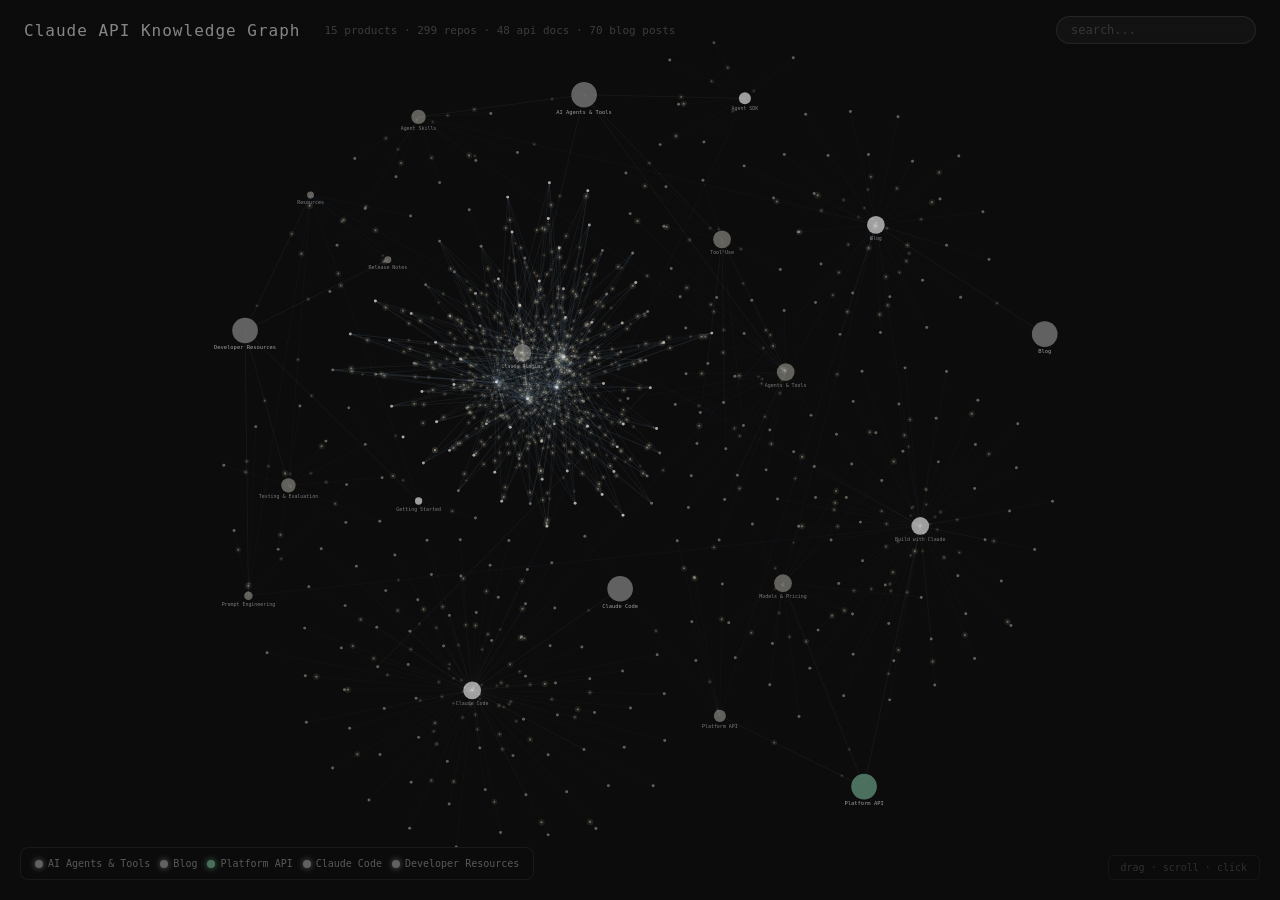
==== commit 11bfee64: "Claude plugins graph: link related plugins + verify installs brightness" ====
--- a/explore.html
+++ b/explore.html
@@ -169,29 +169,29 @@
 const crossRefs = [{"from":"agent-skills","to":"blog"},{"from":"agent-skills","to":"agents-and-tools"},{"from":"agents-and-tools","to":"blog"},{"from":"build-with-claude","to":"resources"},{"from":"build-with-claude","to":"blog"},{"from":"claude-code","to":"agent-sdk"},{"from":"claude-code","to":"blog"},{"from":"claude-plugins","to":"resources"},{"from":"getting-started","to":"resources"},{"from":"models-and-pricing","to":"blog"},{"from":"platform-api","to":"blog"},{"from":"prompt-engineering","to":"resources"},{"from":"prompt-engineering","to":"build-with-claude"},{"from":"release-notes","to":"resources"},{"from":"test-and-evaluate","to":"resources"},{"from":"tool-use","to":"agents-and-tools"}];
 const categories = {
   "AI Agents & Tools": { color: "#777777", products: [
-    {id:"agent-sdk",name:"Agent SDK",desc:"Agent SDK  This product area contains 6 documentation pages.  ### Key Topics  - AskUserQuestion - Bash - BashOutput - Basic file operations (using query) - Basic session - Building a Continuous Conver",users:"Backend developers building agent applications, Python/TypeScript developers, , **Category:** AI Age",tech:[],repos:[{"n": "Agentic loop: streams messages as Claude works", "p": "platform/docs/agent-sdk/quickstart.md", "d": "Quickstart", "i": 0}, {"n": "Before", "p": "platform/docs/agent-sdk/migration-guide.md", "d": "from claude_code_sdk import query, ClaudeCodeOptions", "i": 0}, {"n": "Overview", "p": "platform/docs/agent-sdk/overview.md", "d": "Agent SDK", "i": 0}, {"n": "Typescript", "p": "platform/docs/agent-sdk/typescript.md", "d": "Agent SDK reference - TypeScript", "i": 0}, {"n": "Typescript V2 Preview", "p": "platform/docs/agent-sdk/typescript-v2-preview.md", "d": "TypeScript SDK V2 interface (preview)", "i": 0}, {"n": "Use with Claude", "p": "platform/docs/agent-sdk/python.md", "d": "options = ClaudeAgentOptions( mcp_servers={\"calc\": calculator}, allowed_tools=[\"mcp__calc__add\", \"mcp__calc__multiply\"],", "i": 0}],api_items:[{"n": "[Agentic loop: streams messages as Claude works](https://platform.claude.com/docs/en/agent-sdk/quickstart)", "t": "section"}, {"n": "Sections", "t": "section"}, {"n": "[Before](https://platform.claude.com/docs/en/agent-sdk/migration-guide)", "t": "section"}, {"n": "Sections", "t": "section"}, {"n": "[Overview](https://platform.claude.com/docs/en/agent-sdk/overview)", "t": "section"}, {"n": "Sections", "t": "section"}, {"n": "[Typescript](https://platform.claude.com/docs/en/agent-sdk/typescript)", "t": "section"}, {"n": "Sections", "t": "section"}, {"n": "[Typescript V2 Preview](https://platform.claude.com/docs/en/agent-sdk/typescript-v2-preview)", "t": "section"}, {"n": "Sections", "t": "section"}, {"n": "[Use with Claude](https://platform.claude.com/docs/en/agent-sdk/python)", "t": "section"}, {"n": "options = ClaudeAgentOptions( mcp_servers={\"calc\": calculator}, allowed_tools=[\"mcp__calc__add\", \"mcp__calc__multiply\"], )", "t": "endpoint"}, {"n": "Sections", "t": "section"}],blog_items:[]},
-    {id:"agent-skills",name:"Agent Skills",desc:"Agent Skills  This product area contains 4 documentation pages and 4 related blog posts.  ### Key Topics  - API-based distribution - Avoid Windows-style paths - Avoid assuming tools are installed - Av",users:"Developers building custom Claude skills, power users automating workflows, teams standardizing Clau",tech:[],repos:[{"n": "A complete guide to building skills for Claude", "p": "blog/2026-01/complete-guide-to-building-skills-for-claude.md", "d": "Share", "i": 0}, {"n": "Improving frontend design through Skills", "p": "blog/2025-11/improving-frontend-design-through-skills.md", "d": "Share", "i": 0}, {"n": "Improving skill-creator: Test, measure, and refine Agent Ski", "p": "blog/2026-03/improving-skill-creator-test-measure-and-refine-agent-skills.md", "d": "Share", "i": 0}, {"n": "Updates to Claude Team", "p": "blog/2026-01/claude-team-updates.md", "d": "Share", "i": 0}, {"n": "Best Practices", "p": "platform/docs/agents-and-tools/agent-skills/best-practices.md", "d": "Agent Skills", "i": 0}, {"n": "Enterprise", "p": "platform/docs/agents-and-tools/agent-skills/enterprise.md", "d": "Skills for enterprise", "i": 0}, {"n": "List Anthropic-managed Skills", "p": "platform/docs/agents-and-tools/agent-skills/quickstart.md", "d": "skills = client.beta.skills.list(source=\"anthropic\", betas=[\"skills-2025-10-02\"])", "i": 0}, {"n": "Overview", "p": "platform/docs/agents-and-tools/agent-skills/overview.md", "d": "Agent Skills", "i": 0}],api_items:[],blog_items:[{"n": "Improving frontend design through Skills", "u": "https://claude.com/blog/improving-frontend-design-through-skills"}, {"n": "Improving skill-creator: Test, measure, and refine Agent Skills", "u": "https://claude.com/blog/improving-skill-creator-test-measure-and-refine-agent-skills"}, {"n": "A complete guide to building skills for Claude", "u": "https://claude.com/blog/complete-guide-to-building-skills-for-claude"}, {"n": "Updates to Claude Team", "u": "https://claude.com/blog/claude-team-updates"}]},
-    {id:"agents-and-tools",name:"Agents & Tools",desc:"MCP connector  This product area contains 2 documentation pages and 17 related blog posts.  ### Key Topics  - Allowlist - Enable only specific tools - Available helpers - Basic example - Basic structu",users:"Agent developers, tool builders, MCP connector developers, , **Category:** AI Agents & Tools",tech:[],repos:[{"n": "A complete guide to building skills for Claude", "p": "blog/2026-01/complete-guide-to-building-skills-for-claude.md", "d": "Share", "i": 0}, {"n": "Advancing finance with Claude Opus 4.6", "p": "blog/2026-02/opus-4-6-finance.md", "d": "Share", "i": 0}, {"n": "Building AI agents for financial services", "p": "blog/2025-10/building-ai-agents-in-financial-services.md", "d": "Share", "i": 0}, {"n": "Claude Code On The Web", "p": "blog/2025-10/claude-code-on-the-web.md", "d": "Claude Code on the web", "i": 0}, {"n": "Claude can now connect to your world", "p": "blog/2025-05/integrations.md", "d": "Share", "i": 0}, {"n": "Common workflow patterns for AI agents", "p": "blog/2026-03/common-workflow-patterns-for-ai-agents-and-when-to-use-them.md", "d": "Share", "i": 0}, {"n": "Cowork and plugins for finance", "p": "blog/2026-02/cowork-plugins-finance.md", "d": "Feb 24, 2026", "i": 0}, {"n": "Cowork and plugins for teams across the enterprise", "p": "blog/2026-02/cowork-plugins-across-enterprise.md", "d": "Feb 24, 2026", "i": 0}, {"n": "How Anthropic teams use Claude Code", "p": "blog/2025-07/how-anthropic-teams-use-claude-code.md", "d": "Share", "i": 0}, {"n": "How enterprises are building AI agents in 2026", "p": "blog/2025-12/how-enterprises-are-building-ai-agents-in-2026.md", "d": "Share", "i": 0}, {"n": "How leading retailers are turning AI pilots into enterprise-", "p": "blog/2026-01/how-leading-retailers-are-turning-ai-pilots-into-enterprise-wide-transformation.md", "d": "Share", "i": 0}, {"n": "Improved Web Search with Dynamic Filtering", "p": "blog/2026-02/improved-web-search-with-dynamic-filtering.md", "d": "Share", "i": 0}, {"n": "Improving skill-creator: Test, measure, and refine Agent Ski", "p": "blog/2026-03/improving-skill-creator-test-measure-and-refine-agent-skills.md", "d": "Share", "i": 0}, {"n": "Introducing Cowork", "p": "blog/2026-01/cowork-research-preview.md", "d": "Share", "i": 0}, {"n": "Piloting Claude in Chrome", "p": "blog/2025-08/claude-for-chrome.md", "d": "Share", "i": 0}, {"n": "Self Serve Enterprise", "p": "blog/2026-02/self-serve-enterprise.md", "d": "Claude Enterprise, now available self-serve", "i": 0}, {"n": "Updates to Claude Team", "p": "blog/2026-01/claude-team-updates.md", "d": "Share", "i": 0}, {"n": "Mcp Connector", "p": "platform/docs/agents-and-tools/mcp-connector.md", "d": "MCP connector", "i": 0}, {"n": "Remote Mcp Servers", "p": "platform/docs/agents-and-tools/remote-mcp-servers.md", "d": "Several companies have deployed remote MCP servers that developers can connect to via the Anthropic MCP connector API. T", "i": 0}],api_items:[],blog_items:[{"n": "Building AI agents for financial services", "u": "https://claude.com/blog/building-ai-agents-in-financial-services"}, {"n": "Claude can now connect to your world", "u": "https://claude.com/blog/integrations"}, {"n": "Common workflow patterns for AI agents", "u": "https://claude.com/blog/common-workflow-patterns-for-ai-agents-and-when-to-use-them"}, {"n": "Improving skill-creator: Test, measure, and refine Agent Skills", "u": "https://claude.com/blog/improving-skill-creator-test-measure-and-refine-agent-skills"}, {"n": "How Anthropic teams use Claude Code", "u": "https://claude.com/blog/how-anthropic-teams-use-claude-code"}, {"n": "A complete guide to building skills for Claude", "u": "https://claude.com/blog/complete-guide-to-building-skills-for-claude"}, {"n": "Updates to Claude Team", "u": "https://claude.com/blog/claude-team-updates"}, {"n": "How leading retailers are turning AI pilots into enterprise-wide transformation", "u": "https://claude.com/blog/how-leading-retailers-are-turning-ai-pilots-into-enterprise-wide-transformation"}, {"n": "Introducing Cowork", "u": "https://claude.com/blog/cowork-research-preview"}, {"n": "Cowork and plugins for teams across the enterprise", "u": "https://claude.com/blog/cowork-plugins-across-enterprise"}, {"n": "Cowork and plugins for finance", "u": "https://claude.com/blog/cowork-plugins-finance"}, {"n": "Improved Web Search with Dynamic Filtering", "u": "https://claude.com/blog/improved-web-search-with-dynamic-filtering"}, {"n": "Advancing finance with Claude Opus 4.6", "u": "https://claude.com/blog/opus-4-6-finance"}, {"n": "How enterprises are building AI agents in 2026", "u": "https://claude.com/blog/how-enterprises-are-building-ai-agents-in-2026"}, {"n": "Piloting Claude in Chrome", "u": "https://claude.com/blog/claude-for-chrome"}, {"n": "Self Serve Enterprise", "u": "https://claude.com/blog/self-serve-enterprise"}, {"n": "Claude Code On The Web", "u": "https://claude.com/blog/claude-code-on-the-web"}]},
-    {id:"claude-plugins",name:"Claude Plugins",desc:"- Total plugins: **81** - Plugin markdown folder: `plugins/`  This product area contains 83 documentation pages.  ### Key Topics  - Description - Plugins - Related plugins - Repositories  ### Document",users:"Developers and technical users, , **Category:** AI Agents & Tools",tech:[],repos:[{"n": "Agent SDK Dev", "p": "plugins/agent-sdk-dev.md", "d": "- **Slug:** `agent-sdk-dev` - **URL:** https://claude.com/plugins/agent-sdk-dev - **Install in:** Claude Code - **Made b", "i": 34016}, {"n": "Apollo", "p": "plugins/apollo.md", "d": "- **Slug:** `apollo` - **URL:** https://claude.com/plugins/apollo - **Install in:** Claude Cowork - **Made by:** Apollo.", "i": 0}, {"n": "Asana", "p": "plugins/asana.md", "d": "- **Slug:** `asana` - **URL:** https://claude.com/plugins/asana - **Install in:** Claude Code - **Made by:** Asana", "i": 4636}, {"n": "Atlassian", "p": "plugins/atlassian.md", "d": "- **Slug:** `atlassian` - **URL:** https://claude.com/plugins/atlassian - **Install in:** Claude Code - **Made by:** Atl", "i": 34307}, {"n": "Bio Research", "p": "plugins/bio-research.md", "d": "- **Slug:** `bio-research` - **URL:** https://claude.com/plugins/bio-research - **Install in:** Claude Cowork - **Made b", "i": 0}, {"n": "Brand Voice", "p": "plugins/brand-voice.md", "d": "- **Slug:** `brand-voice` - **URL:** https://claude.com/plugins/brand-voice - **Install in:** Claude Cowork - **Made by:", "i": 0}, {"n": "C# LSP", "p": "plugins/csharp-lsp.md", "d": "- **Slug:** `csharp-lsp` - **URL:** https://claude.com/plugins/csharp-lsp - **Install in:** Claude Code - **Made by:** A", "i": 16124}, {"n": "CLAUDE.md Management", "p": "plugins/claude-md-management.md", "d": "- **Slug:** `claude-md-management` - **URL:** https://claude.com/plugins/claude-md-management - **Install in:** Claude C", "i": 60565}, {"n": "Circleback", "p": "plugins/circleback.md", "d": "- **Slug:** `circleback` - **URL:** https://claude.com/plugins/circleback - **Install in:** Claude Code - **Made by:** C", "i": 4934}, {"n": "Clangd LSP", "p": "plugins/clangd-lsp.md", "d": "- **Slug:** `clangd-lsp` - **URL:** https://claude.com/plugins/clangd-lsp - **Install in:** Claude Code - **Made by:** A", "i": 10973}, {"n": "Claude Code Setup", "p": "plugins/claude-code-setup.md", "d": "- **Slug:** `claude-code-setup` - **URL:** https://claude.com/plugins/claude-code-setup - **Install in:** Claude Code -", "i": 37369}, {"n": "Claude Plugins Crawl", "p": "INDEX.md", "d": "- Total plugins: **81** - Plugin markdown folder: `plugins/`", "i": 34016}, {"n": "Code Review", "p": "plugins/code-review.md", "d": "- **Slug:** `code-review` - **URL:** https://claude.com/plugins/code-review - **Install in:** Claude Code - **Made by:**", "i": 129039}, {"n": "Code Simplifier", "p": "plugins/code-simplifier.md", "d": "- **Slug:** `code-simplifier` - **URL:** https://claude.com/plugins/code-simplifier - **Install in:** Claude Code - **Ma", "i": 105663}, {"n": "CodeRabbit", "p": "plugins/coderabbit.md", "d": "- **Slug:** `coderabbit` - **URL:** https://claude.com/plugins/coderabbit - **Install in:** Claude Code - **Made by:** C", "i": 8761}, {"n": "Commit Commands", "p": "plugins/commit-commands.md", "d": "- **Slug:** `commit-commands` - **URL:** https://claude.com/plugins/commit-commands - **Install in:** Claude Code - **Ma", "i": 69620}, {"n": "Common Room", "p": "plugins/common-room.md", "d": "- **Slug:** `common-room` - **URL:** https://claude.com/plugins/common-room - **Install in:** Claude Cowork - **Made by:", "i": 0}, {"n": "Context7", "p": "plugins/context7.md", "d": "- **Slug:** `context7` - **URL:** https://claude.com/plugins/context7 - **Install in:** Claude Code - **Made by:** Upsta", "i": 150681}, {"n": "Cowork Plugin Management", "p": "plugins/cowork-plugin-management.md", "d": "- **Slug:** `cowork-plugin-management` - **URL:** https://claude.com/plugins/cowork-plugin-management - **Install in:**", "i": 0}, {"n": "Customer Support", "p": "plugins/customer-support.md", "d": "- **Slug:** `customer-support` - **URL:** https://claude.com/plugins/customer-support - **Install in:** Claude Cowork -", "i": 0}, {"n": "Data", "p": "plugins/data.md", "d": "- **Slug:** `data` - **URL:** https://claude.com/plugins/data - **Install in:** Claude Cowork - **Made by:** Anthropic", "i": 0}, {"n": "Design", "p": "plugins/design.md", "d": "- **Slug:** `design` - **URL:** https://claude.com/plugins/design - **Install in:** Claude Cowork - **Made by:** Anthrop", "i": 0}, {"n": "Engineering", "p": "plugins/engineering.md", "d": "- **Slug:** `engineering` - **URL:** https://claude.com/plugins/engineering - **Install in:** Claude Cowork - **Made by:", "i": 0}, {"n": "Enterprise Search", "p": "plugins/enterprise-search.md", "d": "- **Slug:** `enterprise-search` - **URL:** https://claude.com/plugins/enterprise-search - **Install in:** Claude Cowork", "i": 0}, {"n": "Equity Research", "p": "plugins/equity-research.md", "d": "- **Slug:** `equity-research` - **URL:** https://claude.com/plugins/equity-research - **Install in:** Claude Cowork - **", "i": 0}, {"n": "Explanatory Output Style", "p": "plugins/explanatory-output-style.md", "d": "- **Slug:** `explanatory-output-style` - **URL:** https://claude.com/plugins/explanatory-output-style - **Install in:**", "i": 28775}, {"n": "Feature Dev", "p": "plugins/feature-dev.md", "d": "- **Slug:** `feature-dev` - **URL:** https://claude.com/plugins/feature-dev - **Install in:** Claude Code - **Made by:**", "i": 106567}, {"n": "Figma", "p": "plugins/figma.md", "d": "- **Slug:** `figma` - **URL:** https://claude.com/plugins/figma - **Install in:** Claude Code - **Made by:** Figma", "i": 51302}, {"n": "Finance", "p": "plugins/finance.md", "d": "- **Slug:** `finance` - **URL:** https://claude.com/plugins/finance - **Install in:** Claude Cowork - **Made by:** Anthr", "i": 0}, {"n": "Financial Analysis", "p": "plugins/financial-analysis.md", "d": "- **Slug:** `financial-analysis` - **URL:** https://claude.com/plugins/financial-analysis - **Install in:** Claude Cowor", "i": 0}, {"n": "Firebase", "p": "plugins/firebase.md", "d": "- **Slug:** `firebase` - **URL:** https://claude.com/plugins/firebase - **Install in:** Claude Code - **Made by:** Googl", "i": 10505}, {"n": "Firecrawl", "p": "plugins/firecrawl.md", "d": "- **Slug:** `firecrawl` - **URL:** https://claude.com/plugins/firecrawl - **Install in:** Claude Code - **Made by:** Fir", "i": 6552}, {"n": "Frontend Design", "p": "plugins/frontend-design.md", "d": "- **Slug:** `frontend-design` - **URL:** https://claude.com/plugins/frontend-design - **Install in:** Claude Code - **Ma", "i": 277472}, {"n": "GitHub", "p": "plugins/github.md", "d": "- **Slug:** `github` - **URL:** https://claude.com/plugins/github - **Install in:** Claude Code - **Made by:** GitHub", "i": 111212}, {"n": "GitLab", "p": "plugins/gitlab.md", "d": "- **Slug:** `gitlab` - **URL:** https://claude.com/plugins/gitlab - **Install in:** Claude Code - **Made by:** GitLab", "i": 14574}, {"n": "Go LSP (gopls)", "p": "plugins/gopls-lsp.md", "d": "- **Slug:** `gopls-lsp` - **URL:** https://claude.com/plugins/gopls-lsp - **Install in:** Claude Code - **Made by:** Ant", "i": 16378}, {"n": "Greptile", "p": "plugins/greptile.md", "d": "- **Slug:** `greptile` - **URL:** https://claude.com/plugins/greptile - **Install in:** Claude Code - **Made by:** Grept", "i": 27358}, {"n": "Hookify", "p": "plugins/hookify.md", "d": "- **Slug:** `hookify` - **URL:** https://claude.com/plugins/hookify - **Install in:** Claude Code - **Made by:** Anthrop", "i": 24055}, {"n": "Hugging Face Skills", "p": "plugins/huggingface-skills.md", "d": "- **Slug:** `huggingface-skills` - **URL:** https://claude.com/plugins/huggingface-skills - **Install in:** Claude Code", "i": 11635}, {"n": "Human Resources", "p": "plugins/human-resources.md", "d": "- **Slug:** `human-resources` - **URL:** https://claude.com/plugins/human-resources - **Install in:** Claude Cowork - **", "i": 0}, {"n": "Investment Banking", "p": "plugins/investment-banking.md", "d": "- **Slug:** `investment-banking` - **URL:** https://claude.com/plugins/investment-banking - **Install in:** Claude Cowor", "i": 0}, {"n": "Java LSP (Eclipse JDT.LS)", "p": "plugins/jdtls-lsp.md", "d": "- **Slug:** `jdtls-lsp` - **URL:** https://claude.com/plugins/jdtls-lsp - **Install in:** Claude Code - **Made by:** Ant", "i": 12443}, {"n": "Kotlin LSP", "p": "plugins/kotlin-lsp.md", "d": "- **Slug:** `kotlin-lsp` - **URL:** https://claude.com/plugins/kotlin-lsp - **Install in:** Claude Code - **Made by:** A", "i": 8111}, {"n": "LSEG", "p": "plugins/lseg.md", "d": "- **Slug:** `lseg` - **URL:** https://claude.com/plugins/lseg - **Install in:** Claude Cowork - **Made by:** LSEG", "i": 0}, {"n": "Laravel Boost", "p": "plugins/laravel-boost.md", "d": "- **Slug:** `laravel-boost` - **URL:** https://claude.com/plugins/laravel-boost - **Install in:** Claude Code - **Made b", "i": 11492}, {"n": "Learning Output Style", "p": "plugins/learning-output-style.md", "d": "- **Slug:** `learning-output-style` - **URL:** https://claude.com/plugins/learning-output-style - **Install in:** Claude", "i": 19025}, {"n": "Legal", "p": "plugins/legal.md", "d": "- **Slug:** `legal` - **URL:** https://claude.com/plugins/legal - **Install in:** Claude Cowork - **Made by:** Anthropic", "i": 0}, {"n": "Linear", "p": "plugins/linear.md", "d": "- **Slug:** `linear` - **URL:** https://claude.com/plugins/linear - **Install in:** Claude Code - **Made by:** Linear", "i": 20187}, {"n": "Lua LSP", "p": "plugins/lua-lsp.md", "d": "- **Slug:** `lua-lsp` - **URL:** https://claude.com/plugins/lua-lsp - **Install in:** Claude Code - **Made by:** Anthrop", "i": 6512}, {"n": "Marketing", "p": "plugins/marketing.md", "d": "- **Slug:** `marketing` - **URL:** https://claude.com/plugins/marketing - **Install in:** Claude Cowork - **Made by:** A", "i": 0}, {"n": "Notion", "p": "plugins/notion.md", "d": "- **Slug:** `notion` - **URL:** https://claude.com/plugins/notion - **Install in:** Claude Code - **Made by:** Notion La", "i": 0}, {"n": "Operations", "p": "plugins/operations.md", "d": "- **Slug:** `operations` - **URL:** https://claude.com/plugins/operations - **Install in:** Claude Cowork - **Made by:**", "i": 0}, {"n": "PHP LSP", "p": "plugins/php-lsp.md", "d": "- **Slug:** `php-lsp` - **URL:** https://claude.com/plugins/php-lsp - **Install in:** Claude Code - **Made by:** Anthrop", "i": 12588}, {"n": "PR Review Toolkit", "p": "plugins/pr-review-toolkit.md", "d": "- **Slug:** `pr-review-toolkit` - **URL:** https://claude.com/plugins/pr-review-toolkit - **Install in:** Claude Code -", "i": 47641}, {"n": "Pinecone", "p": "plugins/pinecone.md", "d": "- **Slug:** `pinecone` - **URL:** https://claude.com/plugins/pinecone - **Install in:** Claude Code - **Made by:** Pinec", "i": 4323}, {"n": "Playground", "p": "plugins/playground.md", "d": "- **Slug:** `playground` - **URL:** https://claude.com/plugins/playground - **Install in:** Claude Code - **Made by:** A", "i": 18651}, {"n": "Playwright", "p": "plugins/playwright.md", "d": "- **Slug:** `playwright` - **URL:** https://claude.com/plugins/playwright - **Install in:** Claude Code - **Made by:** M", "i": 88109}, {"n": "Plugin Developer Toolkit", "p": "plugins/plugin-dev.md", "d": "- **Slug:** `plugin-dev` - **URL:** https://claude.com/plugins/plugin-dev - **Install in:** Claude Code - **Made by:** A", "i": 28565}, {"n": "Plugin repositories", "p": "repos.md", "d": "- https://github.com/anthropics/knowledge-work-plugins \u2014 Open source repository of plugins primarily intended for knowle", "i": 0}, {"n": "PostHog", "p": "plugins/posthog.md", "d": "- **Slug:** `posthog` - **URL:** https://claude.com/plugins/posthog - **Install in:** Claude Code - **Made by:** PostHog", "i": 4004}, {"n": "Private Equity", "p": "plugins/private-equity.md", "d": "- **Slug:** `private-equity` - **URL:** https://claude.com/plugins/private-equity - **Install in:** Claude Cowork - **Ma", "i": 0}, {"n": "Product Management", "p": "plugins/product-management.md", "d": "- **Slug:** `product-management` - **URL:** https://claude.com/plugins/product-management - **Install in:** Claude Cowor", "i": 0}, {"n": "Productivity", "p": "plugins/productivity.md", "d": "- **Slug:** `productivity` - **URL:** https://claude.com/plugins/productivity - **Install in:** Claude Cowork - **Made b", "i": 0}, {"n": "Pyright LSP", "p": "plugins/pyright-lsp.md", "d": "- **Slug:** `pyright-lsp` - **URL:** https://claude.com/plugins/pyright-lsp - **Install in:** Claude Code - **Made by:**", "i": 43016}, {"n": "Qodo Skills", "p": "plugins/qodo-skills.md", "d": "- **Slug:** `qodo-skills` - **URL:** https://claude.com/plugins/qodo-skills - **Install in:** Claude Code - **Made by:**", "i": 2615}, {"n": "Ralph Loop", "p": "plugins/ralph-loop.md", "d": "- **Slug:** `ralph-loop` - **URL:** https://claude.com/plugins/ralph-loop - **Install in:** Claude Code - **Made by:** A", "i": 89731}, {"n": "Rust Analyzer LSP", "p": "plugins/rust-analyzer-lsp.md", "d": "- **Slug:** `rust-analyzer-lsp` - **URL:** https://claude.com/plugins/rust-analyzer-lsp - **Install in:** Claude Code -", "i": 14283}, {"n": "S&P Global", "p": "plugins/sp-global.md", "d": "- **Slug:** `sp-global` - **URL:** https://claude.com/plugins/sp-global - **Install in:** Claude Cowork - **Made by:** K", "i": 0}, {"n": "Sales", "p": "plugins/sales.md", "d": "- **Slug:** `sales` - **URL:** https://claude.com/plugins/sales - **Install in:** Claude Cowork - **Made by:** Anthropic", "i": 0}, {"n": "Security Guidance", "p": "plugins/security-guidance.md", "d": "- **Slug:** `security-guidance` - **URL:** https://claude.com/plugins/security-guidance - **Install in:** Claude Code -", "i": 67619}, {"n": "Semgrep", "p": "plugins/semgrep.md", "d": "- **Slug:** `semgrep` - **URL:** https://claude.com/plugins/semgrep - **Install in:** Claude Code - **Made by:** Semgrep", "i": 3873}, {"n": "Sentry", "p": "plugins/sentry.md", "d": "- **Slug:** `sentry` - **URL:** https://claude.com/plugins/sentry - **Install in:** Claude Code - **Made by:** Sentry", "i": 15799}, {"n": "Serena", "p": "plugins/serena.md", "d": "- **Slug:** `serena` - **URL:** https://claude.com/plugins/serena - **Install in:** Claude Code - **Made by:** Oraios", "i": 54940}, {"n": "Skill Creator", "p": "plugins/skill-creator.md", "d": "- **Slug:** `skill-creator` - **URL:** https://claude.com/plugins/skill-creator - **Install in:** Claude Code - **Made b", "i": 19066}, {"n": "Slack", "p": "plugins/slack.md", "d": "- **Slug:** `slack` - **URL:** https://claude.com/plugins/slack - **Install in:** Claude Cowork - **Made by:** Slack by", "i": 19506}, {"n": "Sonatype Guide", "p": "plugins/sonatype-guide.md", "d": "- **Slug:** `sonatype-guide` - **URL:** https://claude.com/plugins/sonatype-guide - **Install in:** Claude Code - **Made", "i": 2894}, {"n": "Stripe", "p": "plugins/stripe.md", "d": "- **Slug:** `stripe` - **URL:** https://claude.com/plugins/stripe - **Install in:** Claude Code - **Made by:** Stripe", "i": 14609}, {"n": "Supabase", "p": "plugins/supabase.md", "d": "- **Slug:** `supabase` - **URL:** https://claude.com/plugins/supabase - **Install in:** Claude Code - **Made by:** Supab", "i": 39799}, {"n": "Superpowers", "p": "plugins/superpowers.md", "d": "- **Slug:** `superpowers` - **URL:** https://claude.com/plugins/superpowers - **Install in:** Claude Code - **Made by:**", "i": 143054}, {"n": "Swift LSP", "p": "plugins/swift-lsp.md", "d": "- **Slug:** `swift-lsp` - **URL:** https://claude.com/plugins/swift-lsp - **Install in:** Claude Code - **Made by:** Ant", "i": 10157}, {"n": "TypeScript LSP", "p": "plugins/typescript-lsp.md", "d": "- **Slug:** `typescript-lsp` - **URL:** https://claude.com/plugins/typescript-lsp - **Install in:** Claude Code - **Made", "i": 84177}, {"n": "Vercel", "p": "plugins/vercel.md", "d": "- **Slug:** `vercel` - **URL:** https://claude.com/plugins/vercel - **Install in:** Claude Code - **Made by:** Vercel", "i": 21331}, {"n": "Wealth Management", "p": "plugins/wealth-management.md", "d": "- **Slug:** `wealth-management` - **URL:** https://claude.com/plugins/wealth-management - **Install in:** Claude Cowork", "i": 0}],api_items:[{"n": "Agent SDK Dev", "t": "section"}, {"n": "Slug:** `agent-sdk-dev", "t": "item"}, {"n": "Sections", "t": "section"}],blog_items:[]},
-    {id:"tool-use",name:"Tool Use",desc:"Tool use with Claude  This product area contains 12 documentation pages.  ### Key Topics  - Add action delays - Advanced usage - Anthropic-managed execution - Backward compatibility - Bash command res",users:"Developers integrating Claude with external tools, agent builders, automation engineers, , **Categor",tech:[],repos:[{"n": "Fine Grained Tool Streaming", "p": "platform/docs/agents-and-tools/tool-use/fine-grained-tool-streaming.md", "d": "Fine-grained tool streaming", "i": 0}, {"n": "First request with tool search", "p": "platform/docs/agents-and-tools/tool-use/tool-search-tool.md", "d": "messages = [{\"role\": \"user\", \"content\": \"What's the weather in Seattle?\"}]", "i": 0}, {"n": "First request with web fetch", "p": "platform/docs/agents-and-tools/tool-use/web-fetch-tool.md", "d": "\"role\": \"user\", \"content\": \"Analyze this research paper: https://arxiv.org/abs/2024.12345\", } ]", "i": 0}, {"n": "First request with web search and cache breakpoint", "p": "platform/docs/agents-and-tools/tool-use/web-search-tool.md", "d": "{\"role\": \"user\", \"content\": \"What's the current weather in San Francisco today?\"} ]", "i": 0}, {"n": "First, upload a file", "p": "platform/docs/agents-and-tools/tool-use/code-execution-tool.md", "d": "curl https://api.anthropic.com/v1/files \\ --header \"x-api-key: $ANTHROPIC_API_KEY\" \\ --header \"anthropic-version: 2023-0", "i": 0}, {"n": "Implement Tool Use", "p": "platform/docs/agents-and-tools/tool-use/implement-tool-use.md", "d": "Tools", "i": 0}, {"n": "Overview", "p": "platform/docs/agents-and-tools/tool-use/overview.md", "d": "Tool use with Claude", "i": 0}, {"n": "Programmatic Tool Calling", "p": "platform/docs/agents-and-tools/tool-use/programmatic-tool-calling.md", "d": "Tool infrastructure", "i": 0}, {"n": "Text Editor Tool", "p": "platform/docs/agents-and-tools/tool-use/text-editor-tool.md", "d": "Tools", "i": 0}, {"n": "User request", "p": "platform/docs/agents-and-tools/tool-use/bash-tool.md", "d": "\"Install the requests library and create a simple Python script that fetches a joke from an API, then run it.\"", "i": 0}, {"n": "When capturing screenshot", "p": "platform/docs/agents-and-tools/tool-use/computer-use-tool.md", "d": "scale = get_scale_factor(screen_width, screen_height) scaled_width = int(screen_width * scale) scaled_height = int(scree", "i": 0}, {"n": "Your other tools", "p": "platform/docs/agents-and-tools/tool-use/memory-tool.md", "d": "Memory tool", "i": 0}],api_items:[],blog_items:[]},
+    {id:"agent-sdk",name:"Agent SDK",desc:"Agent SDK  This product area contains 6 documentation pages.  ### Key Topics  - AskUserQuestion - Bash - BashOutput - Basic file operations (using query) - Basic session - Building a Continuous Conver",users:"Backend developers building agent applications, Python/TypeScript developers, , **Category:** AI Age",tech:[],repos:[{"n": "Agentic loop: streams messages as Claude works", "p": "platform/docs/agent-sdk/quickstart.md", "d": "Quickstart", "i": 0, "rel": ""}, {"n": "Before", "p": "platform/docs/agent-sdk/migration-guide.md", "d": "from claude_code_sdk import query, ClaudeCodeOptions", "i": 0, "rel": ""}, {"n": "Overview", "p": "platform/docs/agent-sdk/overview.md", "d": "Agent SDK", "i": 0, "rel": ""}, {"n": "Typescript", "p": "platform/docs/agent-sdk/typescript.md", "d": "Agent SDK reference - TypeScript", "i": 0, "rel": ""}, {"n": "Typescript V2 Preview", "p": "platform/docs/agent-sdk/typescript-v2-preview.md", "d": "TypeScript SDK V2 interface (preview)", "i": 0, "rel": ""}, {"n": "Use with Claude", "p": "platform/docs/agent-sdk/python.md", "d": "options = ClaudeAgentOptions( mcp_servers={\"calc\": calculator}, allowed_tools=[\"mcp__calc__add\", \"mcp__calc__multiply\"],", "i": 0, "rel": ""}],api_items:[{"n": "[Agentic loop: streams messages as Claude works](https://platform.claude.com/docs/en/agent-sdk/quickstart)", "t": "section"}, {"n": "Sections", "t": "section"}, {"n": "[Before](https://platform.claude.com/docs/en/agent-sdk/migration-guide)", "t": "section"}, {"n": "Sections", "t": "section"}, {"n": "[Overview](https://platform.claude.com/docs/en/agent-sdk/overview)", "t": "section"}, {"n": "Sections", "t": "section"}, {"n": "[Typescript](https://platform.claude.com/docs/en/agent-sdk/typescript)", "t": "section"}, {"n": "Sections", "t": "section"}, {"n": "[Typescript V2 Preview](https://platform.claude.com/docs/en/agent-sdk/typescript-v2-preview)", "t": "section"}, {"n": "Sections", "t": "section"}, {"n": "[Use with Claude](https://platform.claude.com/docs/en/agent-sdk/python)", "t": "section"}, {"n": "options = ClaudeAgentOptions( mcp_servers={\"calc\": calculator}, allowed_tools=[\"mcp__calc__add\", \"mcp__calc__multiply\"], )", "t": "endpoint"}, {"n": "Sections", "t": "section"}],blog_items:[]},
+    {id:"agent-skills",name:"Agent Skills",desc:"Agent Skills  This product area contains 4 documentation pages and 4 related blog posts.  ### Key Topics  - API-based distribution - Avoid Windows-style paths - Avoid assuming tools are installed - Av",users:"Developers building custom Claude skills, power users automating workflows, teams standardizing Clau",tech:[],repos:[{"n": "A complete guide to building skills for Claude", "p": "blog/2026-01/complete-guide-to-building-skills-for-claude.md", "d": "Share", "i": 0, "rel": ""}, {"n": "Improving frontend design through Skills", "p": "blog/2025-11/improving-frontend-design-through-skills.md", "d": "Share", "i": 0, "rel": ""}, {"n": "Improving skill-creator: Test, measure, and refine Agent Ski", "p": "blog/2026-03/improving-skill-creator-test-measure-and-refine-agent-skills.md", "d": "Share", "i": 0, "rel": ""}, {"n": "Updates to Claude Team", "p": "blog/2026-01/claude-team-updates.md", "d": "Share", "i": 0, "rel": ""}, {"n": "Best Practices", "p": "platform/docs/agents-and-tools/agent-skills/best-practices.md", "d": "Agent Skills", "i": 0, "rel": ""}, {"n": "Enterprise", "p": "platform/docs/agents-and-tools/agent-skills/enterprise.md", "d": "Skills for enterprise", "i": 0, "rel": ""}, {"n": "List Anthropic-managed Skills", "p": "platform/docs/agents-and-tools/agent-skills/quickstart.md", "d": "skills = client.beta.skills.list(source=\"anthropic\", betas=[\"skills-2025-10-02\"])", "i": 0, "rel": ""}, {"n": "Overview", "p": "platform/docs/agents-and-tools/agent-skills/overview.md", "d": "Agent Skills", "i": 0, "rel": ""}],api_items:[],blog_items:[{"n": "Improving frontend design through Skills", "u": "https://claude.com/blog/improving-frontend-design-through-skills"}, {"n": "Improving skill-creator: Test, measure, and refine Agent Skills", "u": "https://claude.com/blog/improving-skill-creator-test-measure-and-refine-agent-skills"}, {"n": "A complete guide to building skills for Claude", "u": "https://claude.com/blog/complete-guide-to-building-skills-for-claude"}, {"n": "Updates to Claude Team", "u": "https://claude.com/blog/claude-team-updates"}]},
+    {id:"agents-and-tools",name:"Agents & Tools",desc:"MCP connector  This product area contains 2 documentation pages and 17 related blog posts.  ### Key Topics  - Allowlist - Enable only specific tools - Available helpers - Basic example - Basic structu",users:"Agent developers, tool builders, MCP connector developers, , **Category:** AI Agents & Tools",tech:[],repos:[{"n": "A complete guide to building skills for Claude", "p": "blog/2026-01/complete-guide-to-building-skills-for-claude.md", "d": "Share", "i": 0, "rel": ""}, {"n": "Advancing finance with Claude Opus 4.6", "p": "blog/2026-02/opus-4-6-finance.md", "d": "Share", "i": 0, "rel": ""}, {"n": "Building AI agents for financial services", "p": "blog/2025-10/building-ai-agents-in-financial-services.md", "d": "Share", "i": 0, "rel": ""}, {"n": "Claude Code On The Web", "p": "blog/2025-10/claude-code-on-the-web.md", "d": "Claude Code on the web", "i": 0, "rel": ""}, {"n": "Claude can now connect to your world", "p": "blog/2025-05/integrations.md", "d": "Share", "i": 0, "rel": ""}, {"n": "Common workflow patterns for AI agents", "p": "blog/2026-03/common-workflow-patterns-for-ai-agents-and-when-to-use-them.md", "d": "Share", "i": 0, "rel": ""}, {"n": "Cowork and plugins for finance", "p": "blog/2026-02/cowork-plugins-finance.md", "d": "Feb 24, 2026", "i": 0, "rel": ""}, {"n": "Cowork and plugins for teams across the enterprise", "p": "blog/2026-02/cowork-plugins-across-enterprise.md", "d": "Feb 24, 2026", "i": 0, "rel": ""}, {"n": "How Anthropic teams use Claude Code", "p": "blog/2025-07/how-anthropic-teams-use-claude-code.md", "d": "Share", "i": 0, "rel": ""}, {"n": "How enterprises are building AI agents in 2026", "p": "blog/2025-12/how-enterprises-are-building-ai-agents-in-2026.md", "d": "Share", "i": 0, "rel": ""}, {"n": "How leading retailers are turning AI pilots into enterprise-", "p": "blog/2026-01/how-leading-retailers-are-turning-ai-pilots-into-enterprise-wide-transformation.md", "d": "Share", "i": 0, "rel": ""}, {"n": "Improved Web Search with Dynamic Filtering", "p": "blog/2026-02/improved-web-search-with-dynamic-filtering.md", "d": "Share", "i": 0, "rel": ""}, {"n": "Improving skill-creator: Test, measure, and refine Agent Ski", "p": "blog/2026-03/improving-skill-creator-test-measure-and-refine-agent-skills.md", "d": "Share", "i": 0, "rel": ""}, {"n": "Introducing Cowork", "p": "blog/2026-01/cowork-research-preview.md", "d": "Share", "i": 0, "rel": ""}, {"n": "Piloting Claude in Chrome", "p": "blog/2025-08/claude-for-chrome.md", "d": "Share", "i": 0, "rel": ""}, {"n": "Self Serve Enterprise", "p": "blog/2026-02/self-serve-enterprise.md", "d": "Claude Enterprise, now available self-serve", "i": 0, "rel": ""}, {"n": "Updates to Claude Team", "p": "blog/2026-01/claude-team-updates.md", "d": "Share", "i": 0, "rel": ""}, {"n": "Mcp Connector", "p": "platform/docs/agents-and-tools/mcp-connector.md", "d": "MCP connector", "i": 0, "rel": ""}, {"n": "Remote Mcp Servers", "p": "platform/docs/agents-and-tools/remote-mcp-servers.md", "d": "Several companies have deployed remote MCP servers that developers can connect to via the Anthropic MCP connector API. T", "i": 0, "rel": ""}],api_items:[],blog_items:[{"n": "Building AI agents for financial services", "u": "https://claude.com/blog/building-ai-agents-in-financial-services"}, {"n": "Claude can now connect to your world", "u": "https://claude.com/blog/integrations"}, {"n": "Common workflow patterns for AI agents", "u": "https://claude.com/blog/common-workflow-patterns-for-ai-agents-and-when-to-use-them"}, {"n": "Improving skill-creator: Test, measure, and refine Agent Skills", "u": "https://claude.com/blog/improving-skill-creator-test-measure-and-refine-agent-skills"}, {"n": "How Anthropic teams use Claude Code", "u": "https://claude.com/blog/how-anthropic-teams-use-claude-code"}, {"n": "A complete guide to building skills for Claude", "u": "https://claude.com/blog/complete-guide-to-building-skills-for-claude"}, {"n": "Updates to Claude Team", "u": "https://claude.com/blog/claude-team-updates"}, {"n": "How leading retailers are turning AI pilots into enterprise-wide transformation", "u": "https://claude.com/blog/how-leading-retailers-are-turning-ai-pilots-into-enterprise-wide-transformation"}, {"n": "Introducing Cowork", "u": "https://claude.com/blog/cowork-research-preview"}, {"n": "Cowork and plugins for teams across the enterprise", "u": "https://claude.com/blog/cowork-plugins-across-enterprise"}, {"n": "Cowork and plugins for finance", "u": "https://claude.com/blog/cowork-plugins-finance"}, {"n": "Improved Web Search with Dynamic Filtering", "u": "https://claude.com/blog/improved-web-search-with-dynamic-filtering"}, {"n": "Advancing finance with Claude Opus 4.6", "u": "https://claude.com/blog/opus-4-6-finance"}, {"n": "How enterprises are building AI agents in 2026", "u": "https://claude.com/blog/how-enterprises-are-building-ai-agents-in-2026"}, {"n": "Piloting Claude in Chrome", "u": "https://claude.com/blog/claude-for-chrome"}, {"n": "Self Serve Enterprise", "u": "https://claude.com/blog/self-serve-enterprise"}, {"n": "Claude Code On The Web", "u": "https://claude.com/blog/claude-code-on-the-web"}]},
+    {id:"claude-plugins",name:"Claude Plugins",desc:"- Total plugins: **81** - Plugin markdown folder: `plugins/`  This product area contains 83 documentation pages.  ### Key Topics  - Description - Plugins - Related plugins - Repositories  ### Document",users:"Developers and technical users, , **Category:** AI Agents & Tools",tech:[],repos:[{"n": "Agent SDK Dev", "p": "plugins/agent-sdk-dev.md", "d": "- **Slug:** `agent-sdk-dev` - **URL:** https://claude.com/plugins/agent-sdk-dev - **Install in:** Claude Code - **Made b", "i": 34016, "rel": "agent-sdk-dev,code-review,context7,frontend-design,superpowers"}, {"n": "Apollo", "p": "plugins/apollo.md", "d": "- **Slug:** `apollo` - **URL:** https://claude.com/plugins/apollo - **Install in:** Claude Cowork - **Made by:** Apollo.", "i": 0, "rel": "apollo,code-review,context7,frontend-design,new,superpowers"}, {"n": "Asana", "p": "plugins/asana.md", "d": "- **Slug:** `asana` - **URL:** https://claude.com/plugins/asana - **Install in:** Claude Code - **Made by:** Asana", "i": 4636, "rel": "asana,code-review,context7,frontend-design,superpowers"}, {"n": "Atlassian", "p": "plugins/atlassian.md", "d": "- **Slug:** `atlassian` - **URL:** https://claude.com/plugins/atlassian - **Install in:** Claude Code - **Made by:** Atl", "i": 34307, "rel": "atlassian,code-review,context7,frontend-design,superpowers"}, {"n": "Bio Research", "p": "plugins/bio-research.md", "d": "- **Slug:** `bio-research` - **URL:** https://claude.com/plugins/bio-research - **Install in:** Claude Cowork - **Made b", "i": 0, "rel": "bio-research,code-review,context7,frontend-design,new,superpowers"}, {"n": "Brand Voice", "p": "plugins/brand-voice.md", "d": "- **Slug:** `brand-voice` - **URL:** https://claude.com/plugins/brand-voice - **Install in:** Claude Cowork - **Made by:", "i": 0, "rel": "brand-voice,code-review,context7,frontend-design,new,superpowers"}, {"n": "C# LSP", "p": "plugins/csharp-lsp.md", "d": "- **Slug:** `csharp-lsp` - **URL:** https://claude.com/plugins/csharp-lsp - **Install in:** Claude Code - **Made by:** A", "i": 16124, "rel": "code-review,context7,csharp-lsp,frontend-design,superpowers"}, {"n": "CLAUDE.md Management", "p": "plugins/claude-md-management.md", "d": "- **Slug:** `claude-md-management` - **URL:** https://claude.com/plugins/claude-md-management - **Install in:** Claude C", "i": 60565, "rel": "claude-md-management,code-review,context7,frontend-design,superpowers"}, {"n": "Circleback", "p": "plugins/circleback.md", "d": "- **Slug:** `circleback` - **URL:** https://claude.com/plugins/circleback - **Install in:** Claude Code - **Made by:** C", "i": 4934, "rel": "circleback,code-review,context7,frontend-design,superpowers"}, {"n": "Clangd LSP", "p": "plugins/clangd-lsp.md", "d": "- **Slug:** `clangd-lsp` - **URL:** https://claude.com/plugins/clangd-lsp - **Install in:** Claude Code - **Made by:** A", "i": 10973, "rel": "clangd-lsp,code-review,context7,frontend-design,superpowers"}, {"n": "Claude Code Setup", "p": "plugins/claude-code-setup.md", "d": "- **Slug:** `claude-code-setup` - **URL:** https://claude.com/plugins/claude-code-setup - **Install in:** Claude Code -", "i": 37369, "rel": "claude-code-setup,code-review,context7,frontend-design,superpowers"}, {"n": "Claude Plugins Crawl", "p": "INDEX.md", "d": "- Total plugins: **81** - Plugin markdown folder: `plugins/`", "i": 34016, "rel": ""}, {"n": "Code Review", "p": "plugins/code-review.md", "d": "- **Slug:** `code-review` - **URL:** https://claude.com/plugins/code-review - **Install in:** Claude Code - **Made by:**", "i": 129039, "rel": "code-review,context7,frontend-design,github,superpowers"}, {"n": "Code Simplifier", "p": "plugins/code-simplifier.md", "d": "- **Slug:** `code-simplifier` - **URL:** https://claude.com/plugins/code-simplifier - **Install in:** Claude Code - **Ma", "i": 105663, "rel": "code-review,code-simplifier,context7,frontend-design,superpowers"}, {"n": "CodeRabbit", "p": "plugins/coderabbit.md", "d": "- **Slug:** `coderabbit` - **URL:** https://claude.com/plugins/coderabbit - **Install in:** Claude Code - **Made by:** C", "i": 8761, "rel": "code-review,coderabbit,context7,frontend-design,superpowers"}, {"n": "Commit Commands", "p": "plugins/commit-commands.md", "d": "- **Slug:** `commit-commands` - **URL:** https://claude.com/plugins/commit-commands - **Install in:** Claude Code - **Ma", "i": 69620, "rel": "code-review,commit-commands,context7,frontend-design,superpowers"}, {"n": "Common Room", "p": "plugins/common-room.md", "d": "- **Slug:** `common-room` - **URL:** https://claude.com/plugins/common-room - **Install in:** Claude Cowork - **Made by:", "i": 0, "rel": "code-review,common-room,context7,frontend-design,new,superpowers"}, {"n": "Context7", "p": "plugins/context7.md", "d": "- **Slug:** `context7` - **URL:** https://claude.com/plugins/context7 - **Install in:** Claude Code - **Made by:** Upsta", "i": 150681, "rel": "code-review,context7,frontend-design,github,superpowers"}, {"n": "Cowork Plugin Management", "p": "plugins/cowork-plugin-management.md", "d": "- **Slug:** `cowork-plugin-management` - **URL:** https://claude.com/plugins/cowork-plugin-management - **Install in:**", "i": 0, "rel": "code-review,context7,cowork-plugin-management,frontend-design,new,superpowers"}, {"n": "Customer Support", "p": "plugins/customer-support.md", "d": "- **Slug:** `customer-support` - **URL:** https://claude.com/plugins/customer-support - **Install in:** Claude Cowork -", "i": 0, "rel": "code-review,context7,customer-support,frontend-design,new,superpowers"}, {"n": "Data", "p": "plugins/data.md", "d": "- **Slug:** `data` - **URL:** https://claude.com/plugins/data - **Install in:** Claude Cowork - **Made by:** Anthropic", "i": 0, "rel": "code-review,context7,data,frontend-design,new,superpowers"}, {"n": "Design", "p": "plugins/design.md", "d": "- **Slug:** `design` - **URL:** https://claude.com/plugins/design - **Install in:** Claude Cowork - **Made by:** Anthrop", "i": 0, "rel": "code-review,context7,design,frontend-design,new,superpowers"}, {"n": "Engineering", "p": "plugins/engineering.md", "d": "- **Slug:** `engineering` - **URL:** https://claude.com/plugins/engineering - **Install in:** Claude Cowork - **Made by:", "i": 0, "rel": "code-review,context7,engineering,frontend-design,new,superpowers"}, {"n": "Enterprise Search", "p": "plugins/enterprise-search.md", "d": "- **Slug:** `enterprise-search` - **URL:** https://claude.com/plugins/enterprise-search - **Install in:** Claude Cowork", "i": 0, "rel": "code-review,context7,enterprise-search,frontend-design,new,superpowers"}, {"n": "Equity Research", "p": "plugins/equity-research.md", "d": "- **Slug:** `equity-research` - **URL:** https://claude.com/plugins/equity-research - **Install in:** Claude Cowork - **", "i": 0, "rel": "code-review,context7,equity-research,frontend-design,new,superpowers"}, {"n": "Explanatory Output Style", "p": "plugins/explanatory-output-style.md", "d": "- **Slug:** `explanatory-output-style` - **URL:** https://claude.com/plugins/explanatory-output-style - **Install in:**", "i": 28775, "rel": "code-review,context7,explanatory-output-style,frontend-design,superpowers"}, {"n": "Feature Dev", "p": "plugins/feature-dev.md", "d": "- **Slug:** `feature-dev` - **URL:** https://claude.com/plugins/feature-dev - **Install in:** Claude Code - **Made by:**", "i": 106567, "rel": "code-review,context7,feature-dev,frontend-design,superpowers"}, {"n": "Figma", "p": "plugins/figma.md", "d": "- **Slug:** `figma` - **URL:** https://claude.com/plugins/figma - **Install in:** Claude Code - **Made by:** Figma", "i": 51302, "rel": "code-review,context7,figma,frontend-design,superpowers"}, {"n": "Finance", "p": "plugins/finance.md", "d": "- **Slug:** `finance` - **URL:** https://claude.com/plugins/finance - **Install in:** Claude Cowork - **Made by:** Anthr", "i": 0, "rel": "code-review,context7,finance,frontend-design,new,superpowers"}, {"n": "Financial Analysis", "p": "plugins/financial-analysis.md", "d": "- **Slug:** `financial-analysis` - **URL:** https://claude.com/plugins/financial-analysis - **Install in:** Claude Cowor", "i": 0, "rel": "code-review,context7,financial-analysis,frontend-design,new,superpowers"}, {"n": "Firebase", "p": "plugins/firebase.md", "d": "- **Slug:** `firebase` - **URL:** https://claude.com/plugins/firebase - **Install in:** Claude Code - **Made by:** Googl", "i": 10505, "rel": "code-review,context7,firebase,frontend-design,superpowers"}, {"n": "Firecrawl", "p": "plugins/firecrawl.md", "d": "- **Slug:** `firecrawl` - **URL:** https://claude.com/plugins/firecrawl - **Install in:** Claude Code - **Made by:** Fir", "i": 6552, "rel": "code-review,context7,firecrawl,frontend-design,superpowers"}, {"n": "Frontend Design", "p": "plugins/frontend-design.md", "d": "- **Slug:** `frontend-design` - **URL:** https://claude.com/plugins/frontend-design - **Install in:** Claude Code - **Ma", "i": 277472, "rel": "code-review,context7,frontend-design,github,superpowers"}, {"n": "GitHub", "p": "plugins/github.md", "d": "- **Slug:** `github` - **URL:** https://claude.com/plugins/github - **Install in:** Claude Code - **Made by:** GitHub", "i": 111212, "rel": "code-review,context7,frontend-design,github,superpowers"}, {"n": "GitLab", "p": "plugins/gitlab.md", "d": "- **Slug:** `gitlab` - **URL:** https://claude.com/plugins/gitlab - **Install in:** Claude Code - **Made by:** GitLab", "i": 14574, "rel": "code-review,context7,frontend-design,gitlab,superpowers"}, {"n": "Go LSP (gopls)", "p": "plugins/gopls-lsp.md", "d": "- **Slug:** `gopls-lsp` - **URL:** https://claude.com/plugins/gopls-lsp - **Install in:** Claude Code - **Made by:** Ant", "i": 16378, "rel": "code-review,context7,frontend-design,gopls-lsp,superpowers"}, {"n": "Greptile", "p": "plugins/greptile.md", "d": "- **Slug:** `greptile` - **URL:** https://claude.com/plugins/greptile - **Install in:** Claude Code - **Made by:** Grept", "i": 27358, "rel": "code-review,context7,frontend-design,greptile,superpowers"}, {"n": "Hookify", "p": "plugins/hookify.md", "d": "- **Slug:** `hookify` - **URL:** https://claude.com/plugins/hookify - **Install in:** Claude Code - **Made by:** Anthrop", "i": 24055, "rel": "code-review,context7,frontend-design,hookify,superpowers"}, {"n": "Hugging Face Skills", "p": "plugins/huggingface-skills.md", "d": "- **Slug:** `huggingface-skills` - **URL:** https://claude.com/plugins/huggingface-skills - **Install in:** Claude Code", "i": 11635, "rel": "code-review,context7,frontend-design,huggingface-skills,superpowers"}, {"n": "Human Resources", "p": "plugins/human-resources.md", "d": "- **Slug:** `human-resources` - **URL:** https://claude.com/plugins/human-resources - **Install in:** Claude Cowork - **", "i": 0, "rel": "code-review,context7,frontend-design,human-resources,new,superpowers"}, {"n": "Investment Banking", "p": "plugins/investment-banking.md", "d": "- **Slug:** `investment-banking` - **URL:** https://claude.com/plugins/investment-banking - **Install in:** Claude Cowor", "i": 0, "rel": "code-review,context7,frontend-design,investment-banking,new,superpowers"}, {"n": "Java LSP (Eclipse JDT.LS)", "p": "plugins/jdtls-lsp.md", "d": "- **Slug:** `jdtls-lsp` - **URL:** https://claude.com/plugins/jdtls-lsp - **Install in:** Claude Code - **Made by:** Ant", "i": 12443, "rel": "code-review,context7,frontend-design,jdtls-lsp,superpowers"}, {"n": "Kotlin LSP", "p": "plugins/kotlin-lsp.md", "d": "- **Slug:** `kotlin-lsp` - **URL:** https://claude.com/plugins/kotlin-lsp - **Install in:** Claude Code - **Made by:** A", "i": 8111, "rel": "code-review,context7,frontend-design,kotlin-lsp,superpowers"}, {"n": "LSEG", "p": "plugins/lseg.md", "d": "- **Slug:** `lseg` - **URL:** https://claude.com/plugins/lseg - **Install in:** Claude Cowork - **Made by:** LSEG", "i": 0, "rel": "code-review,context7,frontend-design,lseg,new,superpowers"}, {"n": "Laravel Boost", "p": "plugins/laravel-boost.md", "d": "- **Slug:** `laravel-boost` - **URL:** https://claude.com/plugins/laravel-boost - **Install in:** Claude Code - **Made b", "i": 11492, "rel": "code-review,context7,frontend-design,laravel-boost,superpowers"}, {"n": "Learning Output Style", "p": "plugins/learning-output-style.md", "d": "- **Slug:** `learning-output-style` - **URL:** https://claude.com/plugins/learning-output-style - **Install in:** Claude", "i": 19025, "rel": "code-review,context7,frontend-design,learning-output-style,superpowers"}, {"n": "Legal", "p": "plugins/legal.md", "d": "- **Slug:** `legal` - **URL:** https://claude.com/plugins/legal - **Install in:** Claude Cowork - **Made by:** Anthropic", "i": 0, "rel": "code-review,context7,frontend-design,legal,new,superpowers"}, {"n": "Linear", "p": "plugins/linear.md", "d": "- **Slug:** `linear` - **URL:** https://claude.com/plugins/linear - **Install in:** Claude Code - **Made by:** Linear", "i": 20187, "rel": "code-review,context7,frontend-design,linear,superpowers"}, {"n": "Lua LSP", "p": "plugins/lua-lsp.md", "d": "- **Slug:** `lua-lsp` - **URL:** https://claude.com/plugins/lua-lsp - **Install in:** Claude Code - **Made by:** Anthrop", "i": 6512, "rel": "code-review,context7,frontend-design,lua-lsp,superpowers"}, {"n": "Marketing", "p": "plugins/marketing.md", "d": "- **Slug:** `marketing` - **URL:** https://claude.com/plugins/marketing - **Install in:** Claude Cowork - **Made by:** A", "i": 0, "rel": "code-review,context7,frontend-design,marketing,new,superpowers"}, {"n": "Notion", "p": "plugins/notion.md", "d": "- **Slug:** `notion` - **URL:** https://claude.com/plugins/notion - **Install in:** Claude Code - **Made by:** Notion La", "i": 0, "rel": "code-review,context7,frontend-design,notion,superpowers"}, {"n": "Operations", "p": "plugins/operations.md", "d": "- **Slug:** `operations` - **URL:** https://claude.com/plugins/operations - **Install in:** Claude Cowork - **Made by:**", "i": 0, "rel": "code-review,context7,frontend-design,new,operations,superpowers"}, {"n": "PHP LSP", "p": "plugins/php-lsp.md", "d": "- **Slug:** `php-lsp` - **URL:** https://claude.com/plugins/php-lsp - **Install in:** Claude Code - **Made by:** Anthrop", "i": 12588, "rel": "code-review,context7,frontend-design,php-lsp,superpowers"}, {"n": "PR Review Toolkit", "p": "plugins/pr-review-toolkit.md", "d": "- **Slug:** `pr-review-toolkit` - **URL:** https://claude.com/plugins/pr-review-toolkit - **Install in:** Claude Code -", "i": 47641, "rel": "code-review,context7,frontend-design,pr-review-toolkit,superpowers"}, {"n": "Pinecone", "p": "plugins/pinecone.md", "d": "- **Slug:** `pinecone` - **URL:** https://claude.com/plugins/pinecone - **Install in:** Claude Code - **Made by:** Pinec", "i": 4323, "rel": "code-review,context7,frontend-design,pinecone,superpowers"}, {"n": "Playground", "p": "plugins/playground.md", "d": "- **Slug:** `playground` - **URL:** https://claude.com/plugins/playground - **Install in:** Claude Code - **Made by:** A", "i": 18651, "rel": "code-review,context7,frontend-design,playground,superpowers"}, {"n": "Playwright", "p": "plugins/playwright.md", "d": "- **Slug:** `playwright` - **URL:** https://claude.com/plugins/playwright - **Install in:** Claude Code - **Made by:** M", "i": 88109, "rel": "code-review,context7,frontend-design,playwright,superpowers"}, {"n": "Plugin Developer Toolkit", "p": "plugins/plugin-dev.md", "d": "- **Slug:** `plugin-dev` - **URL:** https://claude.com/plugins/plugin-dev - **Install in:** Claude Code - **Made by:** A", "i": 28565, "rel": "code-review,context7,frontend-design,plugin-dev,superpowers"}, {"n": "Plugin repositories", "p": "repos.md", "d": "- https://github.com/anthropics/knowledge-work-plugins \u2014 Open source repository of plugins primarily intended for knowle", "i": 0, "rel": ""}, {"n": "PostHog", "p": "plugins/posthog.md", "d": "- **Slug:** `posthog` - **URL:** https://claude.com/plugins/posthog - **Install in:** Claude Code - **Made by:** PostHog", "i": 4004, "rel": "code-review,context7,frontend-design,posthog,superpowers"}, {"n": "Private Equity", "p": "plugins/private-equity.md", "d": "- **Slug:** `private-equity` - **URL:** https://claude.com/plugins/private-equity - **Install in:** Claude Cowork - **Ma", "i": 0, "rel": "code-review,context7,frontend-design,new,private-equity,superpowers"}, {"n": "Product Management", "p": "plugins/product-management.md", "d": "- **Slug:** `product-management` - **URL:** https://claude.com/plugins/product-management - **Install in:** Claude Cowor", "i": 0, "rel": "code-review,context7,frontend-design,new,product-management,superpowers"}, {"n": "Productivity", "p": "plugins/productivity.md", "d": "- **Slug:** `productivity` - **URL:** https://claude.com/plugins/productivity - **Install in:** Claude Cowork - **Made b", "i": 0, "rel": "code-review,context7,frontend-design,new,productivity,superpowers"}, {"n": "Pyright LSP", "p": "plugins/pyright-lsp.md", "d": "- **Slug:** `pyright-lsp` - **URL:** https://claude.com/plugins/pyright-lsp - **Install in:** Claude Code - **Made by:**", "i": 43016, "rel": "code-review,context7,frontend-design,pyright-lsp,superpowers"}, {"n": "Qodo Skills", "p": "plugins/qodo-skills.md", "d": "- **Slug:** `qodo-skills` - **URL:** https://claude.com/plugins/qodo-skills - **Install in:** Claude Code - **Made by:**", "i": 2615, "rel": "code-review,context7,frontend-design,qodo-skills,superpowers"}, {"n": "Ralph Loop", "p": "plugins/ralph-loop.md", "d": "- **Slug:** `ralph-loop` - **URL:** https://claude.com/plugins/ralph-loop - **Install in:** Claude Code - **Made by:** A", "i": 89731, "rel": "code-review,context7,frontend-design,ralph-loop,superpowers"}, {"n": "Rust Analyzer LSP", "p": "plugins/rust-analyzer-lsp.md", "d": "- **Slug:** `rust-analyzer-lsp` - **URL:** https://claude.com/plugins/rust-analyzer-lsp - **Install in:** Claude Code -", "i": 14283, "rel": "code-review,context7,frontend-design,rust-analyzer-lsp,superpowers"}, {"n": "S&P Global", "p": "plugins/sp-global.md", "d": "- **Slug:** `sp-global` - **URL:** https://claude.com/plugins/sp-global - **Install in:** Claude Cowork - **Made by:** K", "i": 0, "rel": "code-review,context7,frontend-design,new,sp-global,superpowers"}, {"n": "Sales", "p": "plugins/sales.md", "d": "- **Slug:** `sales` - **URL:** https://claude.com/plugins/sales - **Install in:** Claude Cowork - **Made by:** Anthropic", "i": 0, "rel": "code-review,context7,frontend-design,new,sales,superpowers"}, {"n": "Security Guidance", "p": "plugins/security-guidance.md", "d": "- **Slug:** `security-guidance` - **URL:** https://claude.com/plugins/security-guidance - **Install in:** Claude Code -", "i": 67619, "rel": "code-review,context7,frontend-design,security-guidance,superpowers"}, {"n": "Semgrep", "p": "plugins/semgrep.md", "d": "- **Slug:** `semgrep` - **URL:** https://claude.com/plugins/semgrep - **Install in:** Claude Code - **Made by:** Semgrep", "i": 3873, "rel": "code-review,context7,frontend-design,semgrep,superpowers"}, {"n": "Sentry", "p": "plugins/sentry.md", "d": "- **Slug:** `sentry` - **URL:** https://claude.com/plugins/sentry - **Install in:** Claude Code - **Made by:** Sentry", "i": 15799, "rel": "code-review,context7,frontend-design,sentry,superpowers"}, {"n": "Serena", "p": "plugins/serena.md", "d": "- **Slug:** `serena` - **URL:** https://claude.com/plugins/serena - **Install in:** Claude Code - **Made by:** Oraios", "i": 54940, "rel": "code-review,context7,frontend-design,serena,superpowers"}, {"n": "Skill Creator", "p": "plugins/skill-creator.md", "d": "- **Slug:** `skill-creator` - **URL:** https://claude.com/plugins/skill-creator - **Install in:** Claude Code - **Made b", "i": 19066, "rel": "code-review,context7,frontend-design,skill-creator,superpowers"}, {"n": "Slack", "p": "plugins/slack.md", "d": "- **Slug:** `slack` - **URL:** https://claude.com/plugins/slack - **Install in:** Claude Cowork - **Made by:** Slack by", "i": 19506, "rel": "code-review,context7,frontend-design,new,slack,superpowers"}, {"n": "Sonatype Guide", "p": "plugins/sonatype-guide.md", "d": "- **Slug:** `sonatype-guide` - **URL:** https://claude.com/plugins/sonatype-guide - **Install in:** Claude Code - **Made", "i": 2894, "rel": "code-review,context7,frontend-design,sonatype-guide,superpowers"}, {"n": "Stripe", "p": "plugins/stripe.md", "d": "- **Slug:** `stripe` - **URL:** https://claude.com/plugins/stripe - **Install in:** Claude Code - **Made by:** Stripe", "i": 14609, "rel": "code-review,context7,frontend-design,stripe,superpowers"}, {"n": "Supabase", "p": "plugins/supabase.md", "d": "- **Slug:** `supabase` - **URL:** https://claude.com/plugins/supabase - **Install in:** Claude Code - **Made by:** Supab", "i": 39799, "rel": "code-review,context7,frontend-design,supabase,superpowers"}, {"n": "Superpowers", "p": "plugins/superpowers.md", "d": "- **Slug:** `superpowers` - **URL:** https://claude.com/plugins/superpowers - **Install in:** Claude Code - **Made by:**", "i": 143054, "rel": "code-review,context7,frontend-design,github,superpowers"}, {"n": "Swift LSP", "p": "plugins/swift-lsp.md", "d": "- **Slug:** `swift-lsp` - **URL:** https://claude.com/plugins/swift-lsp - **Install in:** Claude Code - **Made by:** Ant", "i": 10157, "rel": "code-review,context7,frontend-design,superpowers,swift-lsp"}, {"n": "TypeScript LSP", "p": "plugins/typescript-lsp.md", "d": "- **Slug:** `typescript-lsp` - **URL:** https://claude.com/plugins/typescript-lsp - **Install in:** Claude Code - **Made", "i": 84177, "rel": "code-review,context7,frontend-design,superpowers,typescript-lsp"}, {"n": "Vercel", "p": "plugins/vercel.md", "d": "- **Slug:** `vercel` - **URL:** https://claude.com/plugins/vercel - **Install in:** Claude Code - **Made by:** Vercel", "i": 21331, "rel": "code-review,context7,frontend-design,superpowers,vercel"}, {"n": "Wealth Management", "p": "plugins/wealth-management.md", "d": "- **Slug:** `wealth-management` - **URL:** https://claude.com/plugins/wealth-management - **Install in:** Claude Cowork", "i": 0, "rel": "code-review,context7,frontend-design,new,superpowers,wealth-management"}],api_items:[{"n": "Agent SDK Dev", "t": "section"}, {"n": "Slug:** `agent-sdk-dev", "t": "item"}, {"n": "Sections", "t": "section"}],blog_items:[]},
+    {id:"tool-use",name:"Tool Use",desc:"Tool use with Claude  This product area contains 12 documentation pages.  ### Key Topics  - Add action delays - Advanced usage - Anthropic-managed execution - Backward compatibility - Bash command res",users:"Developers integrating Claude with external tools, agent builders, automation engineers, , **Categor",tech:[],repos:[{"n": "Fine Grained Tool Streaming", "p": "platform/docs/agents-and-tools/tool-use/fine-grained-tool-streaming.md", "d": "Fine-grained tool streaming", "i": 0, "rel": ""}, {"n": "First request with tool search", "p": "platform/docs/agents-and-tools/tool-use/tool-search-tool.md", "d": "messages = [{\"role\": \"user\", \"content\": \"What's the weather in Seattle?\"}]", "i": 0, "rel": ""}, {"n": "First request with web fetch", "p": "platform/docs/agents-and-tools/tool-use/web-fetch-tool.md", "d": "\"role\": \"user\", \"content\": \"Analyze this research paper: https://arxiv.org/abs/2024.12345\", } ]", "i": 0, "rel": ""}, {"n": "First request with web search and cache breakpoint", "p": "platform/docs/agents-and-tools/tool-use/web-search-tool.md", "d": "{\"role\": \"user\", \"content\": \"What's the current weather in San Francisco today?\"} ]", "i": 0, "rel": ""}, {"n": "First, upload a file", "p": "platform/docs/agents-and-tools/tool-use/code-execution-tool.md", "d": "curl https://api.anthropic.com/v1/files \\ --header \"x-api-key: $ANTHROPIC_API_KEY\" \\ --header \"anthropic-version: 2023-0", "i": 0, "rel": ""}, {"n": "Implement Tool Use", "p": "platform/docs/agents-and-tools/tool-use/implement-tool-use.md", "d": "Tools", "i": 0, "rel": ""}, {"n": "Overview", "p": "platform/docs/agents-and-tools/tool-use/overview.md", "d": "Tool use with Claude", "i": 0, "rel": ""}, {"n": "Programmatic Tool Calling", "p": "platform/docs/agents-and-tools/tool-use/programmatic-tool-calling.md", "d": "Tool infrastructure", "i": 0, "rel": ""}, {"n": "Text Editor Tool", "p": "platform/docs/agents-and-tools/tool-use/text-editor-tool.md", "d": "Tools", "i": 0, "rel": ""}, {"n": "User request", "p": "platform/docs/agents-and-tools/tool-use/bash-tool.md", "d": "\"Install the requests library and create a simple Python script that fetches a joke from an API, then run it.\"", "i": 0, "rel": ""}, {"n": "When capturing screenshot", "p": "platform/docs/agents-and-tools/tool-use/computer-use-tool.md", "d": "scale = get_scale_factor(screen_width, screen_height) scaled_width = int(screen_width * scale) scaled_height = int(scree", "i": 0, "rel": ""}, {"n": "Your other tools", "p": "platform/docs/agents-and-tools/tool-use/memory-tool.md", "d": "Memory tool", "i": 0, "rel": ""}],api_items:[],blog_items:[]},
   ]},
   "Blog": { color: "#777777", products: [
-    {id:"blog",name:"Blog",desc:"Anthropic blog posts and articles  This product area contains 0 documentation pages and 25 related blog posts.",users:"Product managers, developers, business leaders, AI enthusiasts, , **Category:** Blog",tech:[],repos:[{"n": "A complete guide to building skills for Claude", "p": "blog/2026-01/complete-guide-to-building-skills-for-claude.md", "d": "Share", "i": 0}, {"n": "Advancing finance with Claude Opus 4.6", "p": "blog/2026-02/opus-4-6-finance.md", "d": "Share", "i": 0}, {"n": "Building AI agents for financial services", "p": "blog/2025-10/building-ai-agents-in-financial-services.md", "d": "Share", "i": 0}, {"n": "Claude Code On The Web", "p": "blog/2025-10/claude-code-on-the-web.md", "d": "Claude Code on the web", "i": 0}, {"n": "Claude and Slack", "p": "blog/2025-10/claude-and-slack.md", "d": "Share", "i": 0}, {"n": "Claude can now connect to your world", "p": "blog/2025-05/integrations.md", "d": "Share", "i": 0}, {"n": "Common workflow patterns for AI agents", "p": "blog/2026-03/common-workflow-patterns-for-ai-agents-and-when-to-use-them.md", "d": "Share", "i": 0}, {"n": "Cowork and plugins for finance", "p": "blog/2026-02/cowork-plugins-finance.md", "d": "Feb 24, 2026", "i": 0}, {"n": "Cowork and plugins for teams across the enterprise", "p": "blog/2026-02/cowork-plugins-across-enterprise.md", "d": "Feb 24, 2026", "i": 0}, {"n": "Customize Cowork with plugins", "p": "blog/2026-01/cowork-plugins.md", "d": "Share", "i": 0}, {"n": "Harvey, Bolt, Shopify &amp; Lovable Test Claude Opus 4.6 Pre", "p": "blog/2026-02/behind-model-launch-what-customers-discovered-testing-claude-opus-4-6-early.md", "d": "Share", "i": 0}, {"n": "How AI helps break the cost barrier to COBOL modernization", "p": "blog/2026-02/how-ai-helps-break-cost-barrier-cobol-modernization.md", "d": "Share", "i": 0}, {"n": "How Anthropic teams use Claude Code", "p": "blog/2025-07/how-anthropic-teams-use-claude-code.md", "d": "Share", "i": 0}, {"n": "How enterprises are building AI agents in 2026", "p": "blog/2025-12/how-enterprises-are-building-ai-agents-in-2026.md", "d": "Share", "i": 0}, {"n": "How leading retailers are turning AI pilots into enterprise-", "p": "blog/2026-01/how-leading-retailers-are-turning-ai-pilots-into-enterprise-wide-transformation.md", "d": "Share", "i": 0}, {"n": "Improved Web Search with Dynamic Filtering", "p": "blog/2026-02/improved-web-search-with-dynamic-filtering.md", "d": "Share", "i": 0}, {"n": "Improving frontend design through Skills", "p": "blog/2025-11/improving-frontend-design-through-skills.md", "d": "Share", "i": 0}, {"n": "Improving skill-creator: Test, measure, and refine Agent Ski", "p": "blog/2026-03/improving-skill-creator-test-measure-and-refine-agent-skills.md", "d": "Share", "i": 0}, {"n": "Introducing Cowork", "p": "blog/2026-01/cowork-research-preview.md", "d": "Share", "i": 0}, {"n": "Introducing the Max Plan", "p": "blog/2025-05/max-plan.md", "d": "May 1, 2025)", "i": 0}, {"n": "Measure Claude Code&#x27;s impact with contribution metrics", "p": "blog/2026-01/contribution-metrics.md", "d": "Share", "i": 0}, {"n": "Piloting Claude in Chrome", "p": "blog/2025-08/claude-for-chrome.md", "d": "Share", "i": 0}, {"n": "Preview, review, and merge with Claude Code", "p": "blog/2026-02/preview-review-and-merge-with-claude-code.md", "d": "Share", "i": 0}, {"n": "Self Serve Enterprise", "p": "blog/2026-02/self-serve-enterprise.md", "d": "Claude Enterprise, now available self-serve", "i": 0}, {"n": "Updates to Claude Team", "p": "blog/2026-01/claude-team-updates.md", "d": "Share", "i": 0}],api_items:[],blog_items:[{"n": "Building AI agents for financial services", "u": "https://claude.com/blog/building-ai-agents-in-financial-services"}, {"n": "Claude and Slack", "u": "https://claude.com/blog/claude-and-slack"}, {"n": "Improving frontend design through Skills", "u": "https://claude.com/blog/improving-frontend-design-through-skills"}, {"n": "Introducing the Max Plan", "u": "https://claude.com/blog/max-plan"}, {"n": "Claude can now connect to your world", "u": "https://claude.com/blog/integrations"}, {"n": "Common workflow patterns for AI agents", "u": "https://claude.com/blog/common-workflow-patterns-for-ai-agents-and-when-to-use-them"}, {"n": "Improving skill-creator: Test, measure, and refine Agent Skills", "u": "https://claude.com/blog/improving-skill-creator-test-measure-and-refine-agent-skills"}, {"n": "How Anthropic teams use Claude Code", "u": "https://claude.com/blog/how-anthropic-teams-use-claude-code"}, {"n": "Customize Cowork with plugins", "u": "https://claude.com/blog/cowork-plugins"}, {"n": "A complete guide to building skills for Claude", "u": "https://claude.com/blog/complete-guide-to-building-skills-for-claude"}, {"n": "Measure Claude Code&#x27;s impact with contribution metrics", "u": "https://claude.com/blog/contribution-metrics"}, {"n": "Updates to Claude Team", "u": "https://claude.com/blog/claude-team-updates"}, {"n": "How leading retailers are turning AI pilots into enterprise-wide transformation", "u": "https://claude.com/blog/how-leading-retailers-are-turning-ai-pilots-into-enterprise-wide-transformation"}, {"n": "Introducing Cowork", "u": "https://claude.com/blog/cowork-research-preview"}, {"n": "Cowork and plugins for teams across the enterprise", "u": "https://claude.com/blog/cowork-plugins-across-enterprise"}, {"n": "Cowork and plugins for finance", "u": "https://claude.com/blog/cowork-plugins-finance"}, {"n": "How AI helps break the cost barrier to COBOL modernization", "u": "https://claude.com/blog/how-ai-helps-break-cost-barrier-cobol-modernization"}, {"n": "Preview, review, and merge with Claude Code", "u": "https://claude.com/blog/preview-review-and-merge-with-claude-code"}, {"n": "Improved Web Search with Dynamic Filtering", "u": "https://claude.com/blog/improved-web-search-with-dynamic-filtering"}, {"n": "Harvey, Bolt, Shopify &amp; Lovable Test Claude Opus 4.6 Pre-Launch", "u": "https://claude.com/blog/behind-model-launch-what-customers-discovered-testing-claude-opus-4-6-early"}]},
+    {id:"blog",name:"Blog",desc:"Anthropic blog posts and articles  This product area contains 0 documentation pages and 25 related blog posts.",users:"Product managers, developers, business leaders, AI enthusiasts, , **Category:** Blog",tech:[],repos:[{"n": "A complete guide to building skills for Claude", "p": "blog/2026-01/complete-guide-to-building-skills-for-claude.md", "d": "Share", "i": 0, "rel": ""}, {"n": "Advancing finance with Claude Opus 4.6", "p": "blog/2026-02/opus-4-6-finance.md", "d": "Share", "i": 0, "rel": ""}, {"n": "Building AI agents for financial services", "p": "blog/2025-10/building-ai-agents-in-financial-services.md", "d": "Share", "i": 0, "rel": ""}, {"n": "Claude Code On The Web", "p": "blog/2025-10/claude-code-on-the-web.md", "d": "Claude Code on the web", "i": 0, "rel": ""}, {"n": "Claude and Slack", "p": "blog/2025-10/claude-and-slack.md", "d": "Share", "i": 0, "rel": ""}, {"n": "Claude can now connect to your world", "p": "blog/2025-05/integrations.md", "d": "Share", "i": 0, "rel": ""}, {"n": "Common workflow patterns for AI agents", "p": "blog/2026-03/common-workflow-patterns-for-ai-agents-and-when-to-use-them.md", "d": "Share", "i": 0, "rel": ""}, {"n": "Cowork and plugins for finance", "p": "blog/2026-02/cowork-plugins-finance.md", "d": "Feb 24, 2026", "i": 0, "rel": ""}, {"n": "Cowork and plugins for teams across the enterprise", "p": "blog/2026-02/cowork-plugins-across-enterprise.md", "d": "Feb 24, 2026", "i": 0, "rel": ""}, {"n": "Customize Cowork with plugins", "p": "blog/2026-01/cowork-plugins.md", "d": "Share", "i": 0, "rel": ""}, {"n": "Harvey, Bolt, Shopify &amp; Lovable Test Claude Opus 4.6 Pre", "p": "blog/2026-02/behind-model-launch-what-customers-discovered-testing-claude-opus-4-6-early.md", "d": "Share", "i": 0, "rel": ""}, {"n": "How AI helps break the cost barrier to COBOL modernization", "p": "blog/2026-02/how-ai-helps-break-cost-barrier-cobol-modernization.md", "d": "Share", "i": 0, "rel": ""}, {"n": "How Anthropic teams use Claude Code", "p": "blog/2025-07/how-anthropic-teams-use-claude-code.md", "d": "Share", "i": 0, "rel": ""}, {"n": "How enterprises are building AI agents in 2026", "p": "blog/2025-12/how-enterprises-are-building-ai-agents-in-2026.md", "d": "Share", "i": 0, "rel": ""}, {"n": "How leading retailers are turning AI pilots into enterprise-", "p": "blog/2026-01/how-leading-retailers-are-turning-ai-pilots-into-enterprise-wide-transformation.md", "d": "Share", "i": 0, "rel": ""}, {"n": "Improved Web Search with Dynamic Filtering", "p": "blog/2026-02/improved-web-search-with-dynamic-filtering.md", "d": "Share", "i": 0, "rel": ""}, {"n": "Improving frontend design through Skills", "p": "blog/2025-11/improving-frontend-design-through-skills.md", "d": "Share", "i": 0, "rel": ""}, {"n": "Improving skill-creator: Test, measure, and refine Agent Ski", "p": "blog/2026-03/improving-skill-creator-test-measure-and-refine-agent-skills.md", "d": "Share", "i": 0, "rel": ""}, {"n": "Introducing Cowork", "p": "blog/2026-01/cowork-research-preview.md", "d": "Share", "i": 0, "rel": ""}, {"n": "Introducing the Max Plan", "p": "blog/2025-05/max-plan.md", "d": "May 1, 2025)", "i": 0, "rel": ""}, {"n": "Measure Claude Code&#x27;s impact with contribution metrics", "p": "blog/2026-01/contribution-metrics.md", "d": "Share", "i": 0, "rel": ""}, {"n": "Piloting Claude in Chrome", "p": "blog/2025-08/claude-for-chrome.md", "d": "Share", "i": 0, "rel": ""}, {"n": "Preview, review, and merge with Claude Code", "p": "blog/2026-02/preview-review-and-merge-with-claude-code.md", "d": "Share", "i": 0, "rel": ""}, {"n": "Self Serve Enterprise", "p": "blog/2026-02/self-serve-enterprise.md", "d": "Claude Enterprise, now available self-serve", "i": 0, "rel": ""}, {"n": "Updates to Claude Team", "p": "blog/2026-01/claude-team-updates.md", "d": "Share", "i": 0, "rel": ""}],api_items:[],blog_items:[{"n": "Building AI agents for financial services", "u": "https://claude.com/blog/building-ai-agents-in-financial-services"}, {"n": "Claude and Slack", "u": "https://claude.com/blog/claude-and-slack"}, {"n": "Improving frontend design through Skills", "u": "https://claude.com/blog/improving-frontend-design-through-skills"}, {"n": "Introducing the Max Plan", "u": "https://claude.com/blog/max-plan"}, {"n": "Claude can now connect to your world", "u": "https://claude.com/blog/integrations"}, {"n": "Common workflow patterns for AI agents", "u": "https://claude.com/blog/common-workflow-patterns-for-ai-agents-and-when-to-use-them"}, {"n": "Improving skill-creator: Test, measure, and refine Agent Skills", "u": "https://claude.com/blog/improving-skill-creator-test-measure-and-refine-agent-skills"}, {"n": "How Anthropic teams use Claude Code", "u": "https://claude.com/blog/how-anthropic-teams-use-claude-code"}, {"n": "Customize Cowork with plugins", "u": "https://claude.com/blog/cowork-plugins"}, {"n": "A complete guide to building skills for Claude", "u": "https://claude.com/blog/complete-guide-to-building-skills-for-claude"}, {"n": "Measure Claude Code&#x27;s impact with contribution metrics", "u": "https://claude.com/blog/contribution-metrics"}, {"n": "Updates to Claude Team", "u": "https://claude.com/blog/claude-team-updates"}, {"n": "How leading retailers are turning AI pilots into enterprise-wide transformation", "u": "https://claude.com/blog/how-leading-retailers-are-turning-ai-pilots-into-enterprise-wide-transformation"}, {"n": "Introducing Cowork", "u": "https://claude.com/blog/cowork-research-preview"}, {"n": "Cowork and plugins for teams across the enterprise", "u": "https://claude.com/blog/cowork-plugins-across-enterprise"}, {"n": "Cowork and plugins for finance", "u": "https://claude.com/blog/cowork-plugins-finance"}, {"n": "How AI helps break the cost barrier to COBOL modernization", "u": "https://claude.com/blog/how-ai-helps-break-cost-barrier-cobol-modernization"}, {"n": "Preview, review, and merge with Claude Code", "u": "https://claude.com/blog/preview-review-and-merge-with-claude-code"}, {"n": "Improved Web Search with Dynamic Filtering", "u": "https://claude.com/blog/improved-web-search-with-dynamic-filtering"}, {"n": "Harvey, Bolt, Shopify &amp; Lovable Test Claude Opus 4.6 Pre-Launch", "u": "https://claude.com/blog/behind-model-launch-what-customers-discovered-testing-claude-opus-4-6-early"}]},
   ]},
   "Platform API": { color: "#5b8a72", products: [
-    {id:"build-with-claude",name:"Build with Claude",desc:"Build with Claude  This product area contains 32 documentation pages and 11 related blog posts.  ### Key Topics  - 1. Always check stop_reason - 1M token context window - 2. Handle truncated responses",users:"Application developers, prompt engineers, product teams building on Claude, , **Category:** Platform",tech:[],repos:[{"n": "Data Residency", "p": "platform/docs/build-with-claude/data-residency.md", "d": "Administration and monitoring", "i": 0}, {"n": "A complete guide to building skills for Claude", "p": "blog/2026-01/complete-guide-to-building-skills-for-claude.md", "d": "Share", "i": 0}, {"n": "Advancing finance with Claude Opus 4.6", "p": "blog/2026-02/opus-4-6-finance.md", "d": "Share", "i": 0}, {"n": "Building AI agents for financial services", "p": "blog/2025-10/building-ai-agents-in-financial-services.md", "d": "Share", "i": 0}, {"n": "Claude and Slack", "p": "blog/2025-10/claude-and-slack.md", "d": "Share", "i": 0}, {"n": "Claude can now connect to your world", "p": "blog/2025-05/integrations.md", "d": "Share", "i": 0}, {"n": "Customize Cowork with plugins", "p": "blog/2026-01/cowork-plugins.md", "d": "Share", "i": 0}, {"n": "Harvey, Bolt, Shopify &amp; Lovable Test Claude Opus 4.6 Pre", "p": "blog/2026-02/behind-model-launch-what-customers-discovered-testing-claude-opus-4-6-early.md", "d": "Share", "i": 0}, {"n": "How enterprises are building AI agents in 2026", "p": "blog/2025-12/how-enterprises-are-building-ai-agents-in-2026.md", "d": "Share", "i": 0}, {"n": "Improved Web Search with Dynamic Filtering", "p": "blog/2026-02/improved-web-search-with-dynamic-filtering.md", "d": "Share", "i": 0}, {"n": "Introducing Cowork", "p": "blog/2026-01/cowork-research-preview.md", "d": "Share", "i": 0}, {"n": "Piloting Claude in Chrome", "p": "blog/2025-08/claude-for-chrome.md", "d": "Share", "i": 0}, {"n": "Adaptive Thinking", "p": "platform/docs/build-with-claude/adaptive-thinking.md", "d": "Model capabilities", "i": 0}, {"n": "Batch Processing", "p": "platform/docs/build-with-claude/batch-processing.md", "d": "Model capabilities", "i": 0}, {"n": "Check if compaction triggered a pause", "p": "platform/docs/build-with-claude/compaction.md", "d": "Compaction", "i": 0}, {"n": "Citations", "p": "platform/docs/build-with-claude/citations.md", "d": "Model capabilities", "i": 0}, {"n": "Claude Code Analytics Api", "p": "platform/docs/build-with-claude/claude-code-analytics-api.md", "d": "Administration and monitoring", "i": 0}, {"n": "Claude In Microsoft Foundry", "p": "platform/docs/build-with-claude/claude-in-microsoft-foundry.md", "d": "Claude on 3rd-party platforms", "i": 0}, {"n": "Claude On Amazon Bedrock", "p": "platform/docs/build-with-claude/claude-on-amazon-bedrock.md", "d": "Claude on 3rd-party platforms", "i": 0}, {"n": "Claude On Vertex Ai", "p": "platform/docs/build-with-claude/claude-on-vertex-ai.md", "d": "Claude on Vertex AI", "i": 0}, {"n": "Context Editing", "p": "platform/docs/build-with-claude/context-editing.md", "d": "Context management", "i": 0}, {"n": "Context Windows", "p": "platform/docs/build-with-claude/context-windows.md", "d": "Context management", "i": 0}, {"n": "Define a knowledge base search tool", "p": "platform/docs/build-with-claude/search-results.md", "d": "Search results", "i": 0}, {"n": "Effort", "p": "platform/docs/build-with-claude/effort.md", "d": "Model capabilities", "i": 0}, {"n": "Embeddings", "p": "platform/docs/build-with-claude/embeddings.md", "d": "Model capabilities", "i": 0}, {"n": "Example: Reading a text file and sending it as plain text", "p": "platform/docs/build-with-claude/files.md", "d": "Files API", "i": 0}, {"n": "Extended Thinking", "p": "platform/docs/build-with-claude/extended-thinking.md", "d": "Model capabilities", "i": 0}, {"n": "Fast Mode", "p": "platform/docs/build-with-claude/fast-mode.md", "d": "Fast mode (research preview)", "i": 0}, {"n": "List organization members", "p": "platform/docs/build-with-claude/administration-api.md", "d": "Admin API overview", "i": 0}, {"n": "Method 1: Fetch and encode a remote PDF", "p": "platform/docs/build-with-claude/pdf-support.md", "d": "PDF support", "i": 0}, {"n": "Multilingual Support", "p": "platform/docs/build-with-claude/multilingual-support.md", "d": "Multilingual support", "i": 0}, {"n": "Option 1: Base64-encoded image", "p": "platform/docs/build-with-claude/working-with-messages.md", "d": "Using the Messages API", "i": 0}, {"n": "Overview", "p": "platform/docs/build-with-claude/overview.md", "d": "Build with Claude", "i": 0}, {"n": "Process the complete response", "p": "platform/docs/build-with-claude/handling-stop-reasons.md", "d": "Handling stop reasons", "i": 0}, {"n": "Prompt Caching", "p": "platform/docs/build-with-claude/prompt-caching.md", "d": "Context management", "i": 0}, {"n": "Step 1: Use a Skill to create a file", "p": "platform/docs/build-with-claude/skills-guide.md", "d": "Using Agent Skills with the API", "i": 0}, {"n": "Streaming", "p": "platform/docs/build-with-claude/streaming.md", "d": "Streaming Messages", "i": 0}, {"n": "Structured Outputs", "p": "platform/docs/build-with-claude/structured-outputs.md", "d": "Model capabilities", "i": 0}, {"n": "Token Counting", "p": "platform/docs/build-with-claude/token-counting.md", "d": "Token counting", "i": 0}, {"n": "Usage Cost Api", "p": "platform/docs/build-with-claude/usage-cost-api.md", "d": "Administration and monitoring", "i": 0}, {"n": "Vision", "p": "platform/docs/build-with-claude/vision.md", "d": "Model capabilities", "i": 0}, {"n": "Workspaces", "p": "platform/docs/build-with-claude/workspaces.md", "d": "Administration and monitoring", "i": 0}, {"n": "Zero Data Retention", "p": "platform/docs/build-with-claude/zero-data-retention.md", "d": "Administration and monitoring", "i": 0}],api_items:[{"n": "[Data Residency](https://platform.claude.com/docs/en/build-with-claude/data-residency)", "t": "section"}, {"n": "Endpoints", "t": "section"}, {"n": "POST /v1/messages", "t": "item"}, {"n": "Sections", "t": "section"}],blog_items:[{"n": "Building AI agents for financial services", "u": "https://claude.com/blog/building-ai-agents-in-financial-services"}, {"n": "Claude and Slack", "u": "https://claude.com/blog/claude-and-slack"}, {"n": "Claude can now connect to your world", "u": "https://claude.com/blog/integrations"}, {"n": "Customize Cowork with plugins", "u": "https://claude.com/blog/cowork-plugins"}, {"n": "A complete guide to building skills for Claude", "u": "https://claude.com/blog/complete-guide-to-building-skills-for-claude"}, {"n": "Introducing Cowork", "u": "https://claude.com/blog/cowork-research-preview"}, {"n": "Improved Web Search with Dynamic Filtering", "u": "https://claude.com/blog/improved-web-search-with-dynamic-filtering"}, {"n": "Harvey, Bolt, Shopify &amp; Lovable Test Claude Opus 4.6 Pre-Launch", "u": "https://claude.com/blog/behind-model-launch-what-customers-discovered-testing-claude-opus-4-6-early"}, {"n": "Advancing finance with Claude Opus 4.6", "u": "https://claude.com/blog/opus-4-6-finance"}, {"n": "How enterprises are building AI agents in 2026", "u": "https://claude.com/blog/how-enterprises-are-building-ai-agents-in-2026"}, {"n": "Piloting Claude in Chrome", "u": "https://claude.com/blog/claude-for-chrome"}]},
-    {id:"models-and-pricing",name:"Models & Pricing",desc:"Models overview  This product area contains 6 documentation pages and 5 related blog posts.  ### Key Topics  - 128K output tokens - 2024-09-04: Claude 1 and Instant models - 2025-01-21: Claude 2, Clau",users:"API developers, engineering managers evaluating model options, finance teams tracking costs, , **Cat",tech:[],repos:[{"n": "Advancing finance with Claude Opus 4.6", "p": "blog/2026-02/opus-4-6-finance.md", "d": "Share", "i": 0}, {"n": "Claude Code On The Web", "p": "blog/2025-10/claude-code-on-the-web.md", "d": "Claude Code on the web", "i": 0}, {"n": "Harvey, Bolt, Shopify &amp; Lovable Test Claude Opus 4.6 Pre", "p": "blog/2026-02/behind-model-launch-what-customers-discovered-testing-claude-opus-4-6-early.md", "d": "Share", "i": 0}, {"n": "Improved Web Search with Dynamic Filtering", "p": "blog/2026-02/improved-web-search-with-dynamic-filtering.md", "d": "Share", "i": 0}, {"n": "Self Serve Enterprise", "p": "blog/2026-02/self-serve-enterprise.md", "d": "Claude Enterprise, now available self-serve", "i": 0}, {"n": "Choosing A Model", "p": "platform/docs/about-claude/models/choosing-a-model.md", "d": "Choosing the right model", "i": 0}, {"n": "Model Deprecations", "p": "platform/docs/about-claude/model-deprecations.md", "d": "Model deprecations", "i": 0}, {"n": "Opus migration", "p": "platform/docs/about-claude/models/migration-guide.md", "d": "model = \"claude-opus-4-5\"  # Before model = \"claude-opus-4-6\"  # After ```", "i": 0}, {"n": "Overview", "p": "platform/docs/about-claude/models/overview.md", "d": "Models overview", "i": 0}, {"n": "Pricing", "p": "platform/docs/about-claude/pricing.md", "d": "Pricing", "i": 0}, {"n": "Whats New Claude 4 6", "p": "platform/docs/about-claude/models/whats-new-claude-4-6.md", "d": "Models & pricing", "i": 0}],api_items:[],blog_items:[{"n": "Improved Web Search with Dynamic Filtering", "u": "https://claude.com/blog/improved-web-search-with-dynamic-filtering"}, {"n": "Harvey, Bolt, Shopify &amp; Lovable Test Claude Opus 4.6 Pre-Launch", "u": "https://claude.com/blog/behind-model-launch-what-customers-discovered-testing-claude-opus-4-6-early"}, {"n": "Advancing finance with Claude Opus 4.6", "u": "https://claude.com/blog/opus-4-6-finance"}, {"n": "Self Serve Enterprise", "u": "https://claude.com/blog/self-serve-enterprise"}, {"n": "Claude Code On The Web", "u": "https://claude.com/blog/claude-code-on-the-web"}]},
-    {id:"platform-api",name:"Platform API",desc:"API Overview  This product area contains 5 documentation pages and 1 related blog posts.  ### Key Topics  - Availability - Cache-aware ITPM - Claude API - Company - Fast mode rate limits - Getting API",users:"API developers, backend engineers, SDK users, , **Category:** Platform API",tech:[],repos:[{"n": "Api", "p": "platform/docs/api/api.md", "d": "Using the API", "i": 0}, {"n": "Client Sdks", "p": "platform/docs/api/client-sdks.md", "d": "Client SDKs", "i": 0}, {"n": "Create", "p": "platform/docs/api/messages/create.md", "d": "Create a Message - Claude API Reference", "i": 0}, {"n": "Overview", "p": "platform/docs/api/overview.md", "d": "API Overview", "i": 0}, {"n": "Rate Limits", "p": "platform/docs/api/rate-limits.md", "d": "Support & configuration", "i": 0}, {"n": "Claude can now connect to your world", "p": "blog/2025-05/integrations.md", "d": "Share", "i": 0}],api_items:[{"n": "[Api](https://platform.claude.com/docs/en/api)", "t": "section"}, {"n": "Endpoints", "t": "section"}, {"n": "GET /v1/files`)", "t": "item"}, {"n": "GET /v1/models`)", "t": "item"}, {"n": "GET /v1/skills`)", "t": "item"}, {"n": "POST /v1/files`,", "t": "item"}, {"n": "POST /v1/messages/batches`)", "t": "item"}, {"n": "POST /v1/messages/count_tokens`)", "t": "item"}, {"n": "POST /v1/messages`)", "t": "item"}, {"n": "POST /v1/skills`,", "t": "item"}, {"n": "Sections", "t": "section"}, {"n": "[Client Sdks](https://platform.claude.com/docs/en/api/client-sdks)", "t": "section"}, {"n": "Sections", "t": "section"}, {"n": "[Create](https://platform.claude.com/docs/en/api/messages/create)", "t": "section"}, {"n": "Sections", "t": "section"}, {"n": "[Overview](https://platform.claude.com/docs/en/api/overview)", "t": "section"}, {"n": "Endpoints", "t": "section"}, {"n": "GET /v1/files`)", "t": "item"}, {"n": "GET /v1/models`)", "t": "item"}, {"n": "GET /v1/skills`)", "t": "item"}, {"n": "POST /v1/files`,", "t": "item"}, {"n": "POST /v1/messages/batches`)", "t": "item"}, {"n": "POST /v1/messages/count_tokens`)", "t": "item"}, {"n": "POST /v1/messages`)", "t": "item"}, {"n": "POST /v1/skills`,", "t": "item"}, {"n": "Sections", "t": "section"}, {"n": "[Rate Limits](https://platform.claude.com/docs/en/api/rate-limits)", "t": "section"}, {"n": "Sections", "t": "section"}],blog_items:[{"n": "Claude can now connect to your world", "u": "https://claude.com/blog/integrations"}]},
+    {id:"build-with-claude",name:"Build with Claude",desc:"Build with Claude  This product area contains 32 documentation pages and 11 related blog posts.  ### Key Topics  - 1. Always check stop_reason - 1M token context window - 2. Handle truncated responses",users:"Application developers, prompt engineers, product teams building on Claude, , **Category:** Platform",tech:[],repos:[{"n": "Data Residency", "p": "platform/docs/build-with-claude/data-residency.md", "d": "Administration and monitoring", "i": 0, "rel": ""}, {"n": "A complete guide to building skills for Claude", "p": "blog/2026-01/complete-guide-to-building-skills-for-claude.md", "d": "Share", "i": 0, "rel": ""}, {"n": "Advancing finance with Claude Opus 4.6", "p": "blog/2026-02/opus-4-6-finance.md", "d": "Share", "i": 0, "rel": ""}, {"n": "Building AI agents for financial services", "p": "blog/2025-10/building-ai-agents-in-financial-services.md", "d": "Share", "i": 0, "rel": ""}, {"n": "Claude and Slack", "p": "blog/2025-10/claude-and-slack.md", "d": "Share", "i": 0, "rel": ""}, {"n": "Claude can now connect to your world", "p": "blog/2025-05/integrations.md", "d": "Share", "i": 0, "rel": ""}, {"n": "Customize Cowork with plugins", "p": "blog/2026-01/cowork-plugins.md", "d": "Share", "i": 0, "rel": ""}, {"n": "Harvey, Bolt, Shopify &amp; Lovable Test Claude Opus 4.6 Pre", "p": "blog/2026-02/behind-model-launch-what-customers-discovered-testing-claude-opus-4-6-early.md", "d": "Share", "i": 0, "rel": ""}, {"n": "How enterprises are building AI agents in 2026", "p": "blog/2025-12/how-enterprises-are-building-ai-agents-in-2026.md", "d": "Share", "i": 0, "rel": ""}, {"n": "Improved Web Search with Dynamic Filtering", "p": "blog/2026-02/improved-web-search-with-dynamic-filtering.md", "d": "Share", "i": 0, "rel": ""}, {"n": "Introducing Cowork", "p": "blog/2026-01/cowork-research-preview.md", "d": "Share", "i": 0, "rel": ""}, {"n": "Piloting Claude in Chrome", "p": "blog/2025-08/claude-for-chrome.md", "d": "Share", "i": 0, "rel": ""}, {"n": "Adaptive Thinking", "p": "platform/docs/build-with-claude/adaptive-thinking.md", "d": "Model capabilities", "i": 0, "rel": ""}, {"n": "Batch Processing", "p": "platform/docs/build-with-claude/batch-processing.md", "d": "Model capabilities", "i": 0, "rel": ""}, {"n": "Check if compaction triggered a pause", "p": "platform/docs/build-with-claude/compaction.md", "d": "Compaction", "i": 0, "rel": ""}, {"n": "Citations", "p": "platform/docs/build-with-claude/citations.md", "d": "Model capabilities", "i": 0, "rel": ""}, {"n": "Claude Code Analytics Api", "p": "platform/docs/build-with-claude/claude-code-analytics-api.md", "d": "Administration and monitoring", "i": 0, "rel": ""}, {"n": "Claude In Microsoft Foundry", "p": "platform/docs/build-with-claude/claude-in-microsoft-foundry.md", "d": "Claude on 3rd-party platforms", "i": 0, "rel": ""}, {"n": "Claude On Amazon Bedrock", "p": "platform/docs/build-with-claude/claude-on-amazon-bedrock.md", "d": "Claude on 3rd-party platforms", "i": 0, "rel": ""}, {"n": "Claude On Vertex Ai", "p": "platform/docs/build-with-claude/claude-on-vertex-ai.md", "d": "Claude on Vertex AI", "i": 0, "rel": ""}, {"n": "Context Editing", "p": "platform/docs/build-with-claude/context-editing.md", "d": "Context management", "i": 0, "rel": ""}, {"n": "Context Windows", "p": "platform/docs/build-with-claude/context-windows.md", "d": "Context management", "i": 0, "rel": ""}, {"n": "Define a knowledge base search tool", "p": "platform/docs/build-with-claude/search-results.md", "d": "Search results", "i": 0, "rel": ""}, {"n": "Effort", "p": "platform/docs/build-with-claude/effort.md", "d": "Model capabilities", "i": 0, "rel": ""}, {"n": "Embeddings", "p": "platform/docs/build-with-claude/embeddings.md", "d": "Model capabilities", "i": 0, "rel": ""}, {"n": "Example: Reading a text file and sending it as plain text", "p": "platform/docs/build-with-claude/files.md", "d": "Files API", "i": 0, "rel": ""}, {"n": "Extended Thinking", "p": "platform/docs/build-with-claude/extended-thinking.md", "d": "Model capabilities", "i": 0, "rel": ""}, {"n": "Fast Mode", "p": "platform/docs/build-with-claude/fast-mode.md", "d": "Fast mode (research preview)", "i": 0, "rel": ""}, {"n": "List organization members", "p": "platform/docs/build-with-claude/administration-api.md", "d": "Admin API overview", "i": 0, "rel": ""}, {"n": "Method 1: Fetch and encode a remote PDF", "p": "platform/docs/build-with-claude/pdf-support.md", "d": "PDF support", "i": 0, "rel": ""}, {"n": "Multilingual Support", "p": "platform/docs/build-with-claude/multilingual-support.md", "d": "Multilingual support", "i": 0, "rel": ""}, {"n": "Option 1: Base64-encoded image", "p": "platform/docs/build-with-claude/working-with-messages.md", "d": "Using the Messages API", "i": 0, "rel": ""}, {"n": "Overview", "p": "platform/docs/build-with-claude/overview.md", "d": "Build with Claude", "i": 0, "rel": ""}, {"n": "Process the complete response", "p": "platform/docs/build-with-claude/handling-stop-reasons.md", "d": "Handling stop reasons", "i": 0, "rel": ""}, {"n": "Prompt Caching", "p": "platform/docs/build-with-claude/prompt-caching.md", "d": "Context management", "i": 0, "rel": ""}, {"n": "Step 1: Use a Skill to create a file", "p": "platform/docs/build-with-claude/skills-guide.md", "d": "Using Agent Skills with the API", "i": 0, "rel": ""}, {"n": "Streaming", "p": "platform/docs/build-with-claude/streaming.md", "d": "Streaming Messages", "i": 0, "rel": ""}, {"n": "Structured Outputs", "p": "platform/docs/build-with-claude/structured-outputs.md", "d": "Model capabilities", "i": 0, "rel": ""}, {"n": "Token Counting", "p": "platform/docs/build-with-claude/token-counting.md", "d": "Token counting", "i": 0, "rel": ""}, {"n": "Usage Cost Api", "p": "platform/docs/build-with-claude/usage-cost-api.md", "d": "Administration and monitoring", "i": 0, "rel": ""}, {"n": "Vision", "p": "platform/docs/build-with-claude/vision.md", "d": "Model capabilities", "i": 0, "rel": ""}, {"n": "Workspaces", "p": "platform/docs/build-with-claude/workspaces.md", "d": "Administration and monitoring", "i": 0, "rel": ""}, {"n": "Zero Data Retention", "p": "platform/docs/build-with-claude/zero-data-retention.md", "d": "Administration and monitoring", "i": 0, "rel": ""}],api_items:[{"n": "[Data Residency](https://platform.claude.com/docs/en/build-with-claude/data-residency)", "t": "section"}, {"n": "Endpoints", "t": "section"}, {"n": "POST /v1/messages", "t": "item"}, {"n": "Sections", "t": "section"}],blog_items:[{"n": "Building AI agents for financial services", "u": "https://claude.com/blog/building-ai-agents-in-financial-services"}, {"n": "Claude and Slack", "u": "https://claude.com/blog/claude-and-slack"}, {"n": "Claude can now connect to your world", "u": "https://claude.com/blog/integrations"}, {"n": "Customize Cowork with plugins", "u": "https://claude.com/blog/cowork-plugins"}, {"n": "A complete guide to building skills for Claude", "u": "https://claude.com/blog/complete-guide-to-building-skills-for-claude"}, {"n": "Introducing Cowork", "u": "https://claude.com/blog/cowork-research-preview"}, {"n": "Improved Web Search with Dynamic Filtering", "u": "https://claude.com/blog/improved-web-search-with-dynamic-filtering"}, {"n": "Harvey, Bolt, Shopify &amp; Lovable Test Claude Opus 4.6 Pre-Launch", "u": "https://claude.com/blog/behind-model-launch-what-customers-discovered-testing-claude-opus-4-6-early"}, {"n": "Advancing finance with Claude Opus 4.6", "u": "https://claude.com/blog/opus-4-6-finance"}, {"n": "How enterprises are building AI agents in 2026", "u": "https://claude.com/blog/how-enterprises-are-building-ai-agents-in-2026"}, {"n": "Piloting Claude in Chrome", "u": "https://claude.com/blog/claude-for-chrome"}]},
+    {id:"models-and-pricing",name:"Models & Pricing",desc:"Models overview  This product area contains 6 documentation pages and 5 related blog posts.  ### Key Topics  - 128K output tokens - 2024-09-04: Claude 1 and Instant models - 2025-01-21: Claude 2, Clau",users:"API developers, engineering managers evaluating model options, finance teams tracking costs, , **Cat",tech:[],repos:[{"n": "Advancing finance with Claude Opus 4.6", "p": "blog/2026-02/opus-4-6-finance.md", "d": "Share", "i": 0, "rel": ""}, {"n": "Claude Code On The Web", "p": "blog/2025-10/claude-code-on-the-web.md", "d": "Claude Code on the web", "i": 0, "rel": ""}, {"n": "Harvey, Bolt, Shopify &amp; Lovable Test Claude Opus 4.6 Pre", "p": "blog/2026-02/behind-model-launch-what-customers-discovered-testing-claude-opus-4-6-early.md", "d": "Share", "i": 0, "rel": ""}, {"n": "Improved Web Search with Dynamic Filtering", "p": "blog/2026-02/improved-web-search-with-dynamic-filtering.md", "d": "Share", "i": 0, "rel": ""}, {"n": "Self Serve Enterprise", "p": "blog/2026-02/self-serve-enterprise.md", "d": "Claude Enterprise, now available self-serve", "i": 0, "rel": ""}, {"n": "Choosing A Model", "p": "platform/docs/about-claude/models/choosing-a-model.md", "d": "Choosing the right model", "i": 0, "rel": ""}, {"n": "Model Deprecations", "p": "platform/docs/about-claude/model-deprecations.md", "d": "Model deprecations", "i": 0, "rel": ""}, {"n": "Opus migration", "p": "platform/docs/about-claude/models/migration-guide.md", "d": "model = \"claude-opus-4-5\"  # Before model = \"claude-opus-4-6\"  # After ```", "i": 0, "rel": ""}, {"n": "Overview", "p": "platform/docs/about-claude/models/overview.md", "d": "Models overview", "i": 0, "rel": ""}, {"n": "Pricing", "p": "platform/docs/about-claude/pricing.md", "d": "Pricing", "i": 0, "rel": ""}, {"n": "Whats New Claude 4 6", "p": "platform/docs/about-claude/models/whats-new-claude-4-6.md", "d": "Models & pricing", "i": 0, "rel": ""}],api_items:[],blog_items:[{"n": "Improved Web Search with Dynamic Filtering", "u": "https://claude.com/blog/improved-web-search-with-dynamic-filtering"}, {"n": "Harvey, Bolt, Shopify &amp; Lovable Test Claude Opus 4.6 Pre-Launch", "u": "https://claude.com/blog/behind-model-launch-what-customers-discovered-testing-claude-opus-4-6-early"}, {"n": "Advancing finance with Claude Opus 4.6", "u": "https://claude.com/blog/opus-4-6-finance"}, {"n": "Self Serve Enterprise", "u": "https://claude.com/blog/self-serve-enterprise"}, {"n": "Claude Code On The Web", "u": "https://claude.com/blog/claude-code-on-the-web"}]},
+    {id:"platform-api",name:"Platform API",desc:"API Overview  This product area contains 5 documentation pages and 1 related blog posts.  ### Key Topics  - Availability - Cache-aware ITPM - Claude API - Company - Fast mode rate limits - Getting API",users:"API developers, backend engineers, SDK users, , **Category:** Platform API",tech:[],repos:[{"n": "Api", "p": "platform/docs/api/api.md", "d": "Using the API", "i": 0, "rel": ""}, {"n": "Client Sdks", "p": "platform/docs/api/client-sdks.md", "d": "Client SDKs", "i": 0, "rel": ""}, {"n": "Create", "p": "platform/docs/api/messages/create.md", "d": "Create a Message - Claude API Reference", "i": 0, "rel": ""}, {"n": "Overview", "p": "platform/docs/api/overview.md", "d": "API Overview", "i": 0, "rel": ""}, {"n": "Rate Limits", "p": "platform/docs/api/rate-limits.md", "d": "Support & configuration", "i": 0, "rel": ""}, {"n": "Claude can now connect to your world", "p": "blog/2025-05/integrations.md", "d": "Share", "i": 0, "rel": ""}],api_items:[{"n": "[Api](https://platform.claude.com/docs/en/api)", "t": "section"}, {"n": "Endpoints", "t": "section"}, {"n": "GET /v1/files`)", "t": "item"}, {"n": "GET /v1/models`)", "t": "item"}, {"n": "GET /v1/skills`)", "t": "item"}, {"n": "POST /v1/files`,", "t": "item"}, {"n": "POST /v1/messages/batches`)", "t": "item"}, {"n": "POST /v1/messages/count_tokens`)", "t": "item"}, {"n": "POST /v1/messages`)", "t": "item"}, {"n": "POST /v1/skills`,", "t": "item"}, {"n": "Sections", "t": "section"}, {"n": "[Client Sdks](https://platform.claude.com/docs/en/api/client-sdks)", "t": "section"}, {"n": "Sections", "t": "section"}, {"n": "[Create](https://platform.claude.com/docs/en/api/messages/create)", "t": "section"}, {"n": "Sections", "t": "section"}, {"n": "[Overview](https://platform.claude.com/docs/en/api/overview)", "t": "section"}, {"n": "Endpoints", "t": "section"}, {"n": "GET /v1/files`)", "t": "item"}, {"n": "GET /v1/models`)", "t": "item"}, {"n": "GET /v1/skills`)", "t": "item"}, {"n": "POST /v1/files`,", "t": "item"}, {"n": "POST /v1/messages/batches`)", "t": "item"}, {"n": "POST /v1/messages/count_tokens`)", "t": "item"}, {"n": "POST /v1/messages`)", "t": "item"}, {"n": "POST /v1/skills`,", "t": "item"}, {"n": "Sections", "t": "section"}, {"n": "[Rate Limits](https://platform.claude.com/docs/en/api/rate-limits)", "t": "section"}, {"n": "Sections", "t": "section"}],blog_items:[{"n": "Claude can now connect to your world", "u": "https://claude.com/blog/integrations"}]},
   ]},
   "Claude Code": { color: "#777777", products: [
-    {id:"claude-code",name:"Claude Code",desc:"Claude Code is an AI-powered coding assistant that helps you build features, fix bugs, and automate development tasks. It understands your entire codebase and can work across multiple files and tools ",users:"Software developers, engineering teams, DevOps engineers, code reviewers, , **Category:** Claude Cod",tech:[],repos:[{"n": "Claude Code On The Web", "p": "blog/2025-10/claude-code-on-the-web.md", "d": "Claude Code on the web", "i": 0}, {"n": "Cowork and plugins for finance", "p": "blog/2026-02/cowork-plugins-finance.md", "d": "Feb 24, 2026", "i": 0}, {"n": "Cowork and plugins for teams across the enterprise", "p": "blog/2026-02/cowork-plugins-across-enterprise.md", "d": "Feb 24, 2026", "i": 0}, {"n": "How AI helps break the cost barrier to COBOL modernization", "p": "blog/2026-02/how-ai-helps-break-cost-barrier-cobol-modernization.md", "d": "Share", "i": 0}, {"n": "How Anthropic teams use Claude Code", "p": "blog/2025-07/how-anthropic-teams-use-claude-code.md", "d": "Share", "i": 0}, {"n": "Improving skill-creator: Test, measure, and refine Agent Ski", "p": "blog/2026-03/improving-skill-creator-test-measure-and-refine-agent-skills.md", "d": "Share", "i": 0}, {"n": "Introducing Cowork", "p": "blog/2026-01/cowork-research-preview.md", "d": "Share", "i": 0}, {"n": "Measure Claude Code&#x27;s impact with contribution metrics", "p": "blog/2026-01/contribution-metrics.md", "d": "Share", "i": 0}, {"n": "Piloting Claude in Chrome", "p": "blog/2025-08/claude-for-chrome.md", "d": "Share", "i": 0}, {"n": "Preview, review, and merge with Claude Code", "p": "blog/2026-02/preview-review-and-merge-with-claude-code.md", "d": "Share", "i": 0}, {"n": "Self Serve Enterprise", "p": "blog/2026-02/self-serve-enterprise.md", "d": "Claude Enterprise, now available self-serve", "i": 0}, {"n": "Updates to Claude Team", "p": "blog/2026-01/claude-team-updates.md", "d": "Share", "i": 0}, {"n": "Advanced setup", "p": "code/docs/setup.md", "d": "This page covers system requirements, platform-specific installation details, updates, and uninstallation. For a guided", "i": 0}, {"n": "Authentication", "p": "code/docs/authentication.md", "d": "Claude Code supports multiple authentication methods depending on your setup. Individual users can log in with a Claude.", "i": 0}, {"n": "Automate workflows with hooks", "p": "code/docs/hooks-guide.md", "d": "Hooks are user-defined shell commands that execute at specific points in Claude Code's lifecycle. They provide determini", "i": 0}, {"n": "Best Practices for Claude Code", "p": "code/docs/best-practices.md", "d": "Claude Code is an agentic coding environment. Unlike a chatbot that answers questions and waits, Claude Code can read yo", "i": 0}, {"n": "CLI reference", "p": "code/docs/cli-reference.md", "d": "You can start sessions, pipe content, resume conversations, and manage updates with these commands:", "i": 0}, {"n": "Changelog", "p": "code/docs/changelog.md", "d": "data-color-mode=\"auto\" data-light-theme=\"light\" data-dark-theme=\"dark\" data-a11y-animated-images=\"system\" data-a11y-link", "i": 0}, {"n": "Checkpointing", "p": "code/docs/checkpointing.md", "d": "Claude Code automatically tracks Claude's file edits as you work, allowing you to quickly undo changes and rewind to pre", "i": 0}, {"n": "Claude Code GitHub Actions", "p": "code/docs/github-actions.md", "d": "Claude Code GitHub Actions brings AI-powered automation to your GitHub workflow. With a simple `@claude` mention in any", "i": 0}, {"n": "Claude Code GitLab CI/CD", "p": "code/docs/gitlab-ci-cd.md", "d": "Claude Code for GitLab CI/CD is currently in beta. Features and functionality may evolve as we refine the experience.", "i": 0}, {"n": "Claude Code in Slack", "p": "code/docs/slack.md", "d": "Claude Code in Slack brings the power of Claude Code directly into your Slack workspace. When you mention `@Claude` with", "i": 0}, {"n": "Claude Code on Amazon Bedrock", "p": "code/docs/amazon-bedrock.md", "d": "Before configuring Claude Code with Bedrock, ensure you have:", "i": 0}, {"n": "Claude Code on Google Vertex AI", "p": "code/docs/google-vertex-ai.md", "d": "Before configuring Claude Code with Vertex AI, ensure you have:", "i": 0}, {"n": "Claude Code on Microsoft Foundry", "p": "code/docs/microsoft-foundry.md", "d": "Before configuring Claude Code with Microsoft Foundry, ensure you have:", "i": 0}, {"n": "Claude Code on the web", "p": "code/docs/claude-code-on-the-web.md", "d": "Claude Code on the web is currently in research preview. </Note>", "i": 0}, {"n": "Claude Code overview", "p": "code/docs/overview.md", "d": "Claude Code is an AI-powered coding assistant that helps you build features, fix bugs, and automate development tasks. I", "i": 0}, {"n": "Claude Code settings", "p": "code/docs/settings.md", "d": "Claude Code offers a variety of settings to configure its behavior to meet your needs. You can configure Claude Code by", "i": 0}, {"n": "Common workflows", "p": "code/docs/common-workflows.md", "d": "This page covers practical workflows for everyday development: exploring unfamiliar code, debugging, refactoring, writin", "i": 0}, {"n": "Configure permissions", "p": "code/docs/permissions.md", "d": "Claude Code supports fine-grained permissions so that you can specify exactly what the agent is allowed to do and what i", "i": 0}, {"n": "Configure server-managed settings (public beta)", "p": "code/docs/server-managed-settings.md", "d": "Server-managed settings allow administrators to centrally configure Claude Code through a web-based interface on Claude.", "i": 0}, {"n": "Connect Claude Code to tools via MCP", "p": "code/docs/mcp.md", "d": "export const MCPServersTable = ({platform = \"all\"}) => { const ifYouAreAnAiAgentReadingThisYouShouldInsteadFetch = 'http", "i": 0}, {"n": "Continue local sessions from any device with Remote Control", "p": "code/docs/remote-control.md", "d": "Remote Control is available on all plans. Team and Enterprise admins must first enable Claude Code in [admin settings](h", "i": 0}, {"n": "Create and distribute a plugin marketplace", "p": "code/docs/plugin-marketplaces.md", "d": "A **plugin marketplace** is a catalog that lets you distribute plugins to others. Marketplaces provide centralized disco", "i": 0}, {"n": "Create custom subagents", "p": "code/docs/sub-agents.md", "d": "Subagents are specialized AI assistants that handle specific types of tasks. Each subagent runs in its own context windo", "i": 0}, {"n": "Create plugins", "p": "code/docs/plugins.md", "d": "Plugins let you extend Claude Code with custom functionality that can be shared across projects and teams. This guide co", "i": 0}, {"n": "Customize keyboard shortcuts", "p": "code/docs/keybindings.md", "d": "Claude Code supports customizable keyboard shortcuts. Run `/keybindings` to create or open your configuration file at `~", "i": 0}, {"n": "Customize your status line", "p": "code/docs/statusline.md", "d": "The status line is a customizable bar at the bottom of Claude Code that runs any shell script you configure. It receives", "i": 0}, {"n": "Data usage", "p": "code/docs/data-usage.md", "d": "**Consumer users (Free, Pro, and Max plans)**: We give you the choice to allow your data to be used to improve future Cl", "i": 0}, {"n": "Development containers", "p": "code/docs/devcontainer.md", "d": "The reference [devcontainer setup](https://github.com/anthropics/claude-code/tree/main/.devcontainer) and associated [Do", "i": 0}, {"n": "Discover and install prebuilt plugins through marketplaces", "p": "code/docs/discover-plugins.md", "d": "Plugins extend Claude Code with skills, agents, hooks, and MCP servers. Plugin marketplaces are catalogs that help you d", "i": 0}, {"n": "Enterprise deployment overview", "p": "code/docs/third-party-integrations.md", "d": "Organizations can deploy Claude Code through Anthropic directly or through a cloud provider. This page helps you choose", "i": 0}, {"n": "Enterprise network configuration", "p": "code/docs/network-config.md", "d": "Claude Code supports various enterprise network and security configurations through environment variables. This includes", "i": 0}, {"n": "Extend Claude Code", "p": "code/docs/features-overview.md", "d": "Claude Code combines a model that reasons about your code with [built-in tools](/en/how-claude-code-works#tools) for fil", "i": 0}, {"n": "Extend Claude with skills", "p": "code/docs/skills.md", "d": "Skills extend what Claude can do. Create a `SKILL.md` file with instructions, and Claude adds it to its toolkit. Claude", "i": 0}, {"n": "Get started with the desktop app", "p": "code/docs/desktop-quickstart.md", "d": "The desktop app gives you Claude Code with a graphical interface: visual diff review, live app preview, GitHub PR monito", "i": 0}, {"n": "Hooks reference", "p": "code/docs/hooks.md", "d": "For a quickstart guide with examples, see [Automate workflows with hooks](/en/hooks-guide). </Tip>", "i": 0}, {"n": "How Claude Code works", "p": "code/docs/how-claude-code-works.md", "d": "Claude Code is an agentic assistant that runs in your terminal. While it excels at coding, it can help with anything you", "i": 0}, {"n": "How Claude remembers your project", "p": "code/docs/memory.md", "d": "Each Claude Code session begins with a fresh context window. Two mechanisms carry knowledge across sessions:", "i": 0}, {"n": "Interactive mode", "p": "code/docs/interactive-mode.md", "d": "Keyboard shortcuts may vary by platform and terminal. Press `?` to see available shortcuts for your environment.", "i": 0}, {"n": "JetBrains IDEs", "p": "code/docs/jetbrains.md", "d": "Claude Code integrates with JetBrains IDEs through a dedicated plugin, providing features like interactive diff viewing,", "i": 0}, {"n": "LLM gateway configuration", "p": "code/docs/llm-gateway.md", "d": "LLM gateways provide a centralized proxy layer between Claude Code and model providers, often providing:", "i": 0}, {"n": "Legal and compliance", "p": "code/docs/legal-and-compliance.md", "d": "Your use of Claude Code is subject to:", "i": 0}, {"n": "Manage costs effectively", "p": "code/docs/costs.md", "d": "Claude Code consumes tokens for each interaction. Costs vary based on codebase size, query complexity, and conversation", "i": 0}, {"n": "Model configuration", "p": "code/docs/model-config.md", "d": "For the `model` setting in Claude Code, you can configure either:", "i": 0}, {"n": "Monitoring", "p": "code/docs/monitoring-usage.md", "d": "Track Claude Code usage, costs, and tool activity across your organization by exporting telemetry data through OpenTelem", "i": 0}, {"n": "Optimize your terminal setup", "p": "code/docs/terminal-config.md", "d": "Claude cannot control the theme of your terminal. That's handled by your terminal application. You can match Claude Code", "i": 0}, {"n": "Orchestrate teams of Claude Code sessions", "p": "code/docs/agent-teams.md", "d": "Agent teams are experimental and disabled by default. Enable them by adding `CLAUDE_CODE_EXPERIMENTAL_AGENT_TEAMS` to yo", "i": 0}, {"n": "Output styles", "p": "code/docs/output-styles.md", "d": "Output styles allow you to use Claude Code as any type of agent while keeping its core capabilities, such as running loc", "i": 0}, {"n": "Plugins reference", "p": "code/docs/plugins-reference.md", "d": "Looking to install plugins? See [Discover and install plugins](/en/discover-plugins). For creating plugins, see [Plugins", "i": 0}, {"n": "Quickstart", "p": "code/docs/quickstart.md", "d": "This quickstart guide will have you using AI-powered coding assistance in a few minutes. By the end, you'll understand h", "i": 0}, {"n": "Run Claude Code programmatically", "p": "code/docs/headless.md", "d": "The [Agent SDK](https://platform.claude.com/docs/en/agent-sdk/overview) gives you the same tools, agent loop, and contex", "i": 0}, {"n": "Sandboxing", "p": "code/docs/sandboxing.md", "d": "Claude Code features native sandboxing to provide a more secure environment for agent execution while reducing the need", "i": 0}, {"n": "Security", "p": "code/docs/security.md", "d": "Your code's security is paramount. Claude Code is built with security at its core, developed according to Anthropic's co", "i": 0}, {"n": "Speed up responses with fast mode", "p": "code/docs/fast-mode.md", "d": "Fast mode is in [research preview](#research-preview). The feature, pricing, and availability may change based on feedba", "i": 0}, {"n": "Track team usage with analytics", "p": "code/docs/analytics.md", "d": "Claude Code provides analytics dashboards to help organizations understand developer usage patterns, track contribution", "i": 0}, {"n": "Troubleshooting", "p": "code/docs/troubleshooting.md", "d": "If you'd rather skip the terminal entirely, the [Claude Code Desktop app](/en/desktop-quickstart) lets you install and u", "i": 0}, {"n": "Use Claude Code Desktop", "p": "code/docs/desktop.md", "d": "The Code tab within the Claude Desktop app lets you use Claude Code through a graphical interface instead of the termina", "i": 0}, {"n": "Use Claude Code in VS Code", "p": "code/docs/vs-code.md", "d": "The VS Code extension provides a native graphical interface for Claude Code, integrated directly into your IDE. This is", "i": 0}, {"n": "Use Claude Code with Chrome (beta)", "p": "code/docs/chrome.md", "d": "Claude Code integrates with the Claude in Chrome browser extension to give you browser automation capabilities from the", "i": 0}, {"n": "Zero data retention", "p": "code/docs/zero-data-retention.md", "d": "Zero Data Retention (ZDR) is available for Claude Code when used through Claude for Enterprise. When ZDR is enabled, pro", "i": 0}],api_items:[],blog_items:[{"n": "Improving skill-creator: Test, measure, and refine Agent Skills", "u": "https://claude.com/blog/improving-skill-creator-test-measure-and-refine-agent-skills"}, {"n": "How Anthropic teams use Claude Code", "u": "https://claude.com/blog/how-anthropic-teams-use-claude-code"}, {"n": "Measure Claude Code&#x27;s impact with contribution metrics", "u": "https://claude.com/blog/contribution-metrics"}, {"n": "Updates to Claude Team", "u": "https://claude.com/blog/claude-team-updates"}, {"n": "Introducing Cowork", "u": "https://claude.com/blog/cowork-research-preview"}, {"n": "Cowork and plugins for teams across the enterprise", "u": "https://claude.com/blog/cowork-plugins-across-enterprise"}, {"n": "Cowork and plugins for finance", "u": "https://claude.com/blog/cowork-plugins-finance"}, {"n": "How AI helps break the cost barrier to COBOL modernization", "u": "https://claude.com/blog/how-ai-helps-break-cost-barrier-cobol-modernization"}, {"n": "Preview, review, and merge with Claude Code", "u": "https://claude.com/blog/preview-review-and-merge-with-claude-code"}, {"n": "Piloting Claude in Chrome", "u": "https://claude.com/blog/claude-for-chrome"}, {"n": "Self Serve Enterprise", "u": "https://claude.com/blog/self-serve-enterprise"}, {"n": "Claude Code On The Web", "u": "https://claude.com/blog/claude-code-on-the-web"}]},
+    {id:"claude-code",name:"Claude Code",desc:"Claude Code is an AI-powered coding assistant that helps you build features, fix bugs, and automate development tasks. It understands your entire codebase and can work across multiple files and tools ",users:"Software developers, engineering teams, DevOps engineers, code reviewers, , **Category:** Claude Cod",tech:[],repos:[{"n": "Claude Code On The Web", "p": "blog/2025-10/claude-code-on-the-web.md", "d": "Claude Code on the web", "i": 0, "rel": ""}, {"n": "Cowork and plugins for finance", "p": "blog/2026-02/cowork-plugins-finance.md", "d": "Feb 24, 2026", "i": 0, "rel": ""}, {"n": "Cowork and plugins for teams across the enterprise", "p": "blog/2026-02/cowork-plugins-across-enterprise.md", "d": "Feb 24, 2026", "i": 0, "rel": ""}, {"n": "How AI helps break the cost barrier to COBOL modernization", "p": "blog/2026-02/how-ai-helps-break-cost-barrier-cobol-modernization.md", "d": "Share", "i": 0, "rel": ""}, {"n": "How Anthropic teams use Claude Code", "p": "blog/2025-07/how-anthropic-teams-use-claude-code.md", "d": "Share", "i": 0, "rel": ""}, {"n": "Improving skill-creator: Test, measure, and refine Agent Ski", "p": "blog/2026-03/improving-skill-creator-test-measure-and-refine-agent-skills.md", "d": "Share", "i": 0, "rel": ""}, {"n": "Introducing Cowork", "p": "blog/2026-01/cowork-research-preview.md", "d": "Share", "i": 0, "rel": ""}, {"n": "Measure Claude Code&#x27;s impact with contribution metrics", "p": "blog/2026-01/contribution-metrics.md", "d": "Share", "i": 0, "rel": ""}, {"n": "Piloting Claude in Chrome", "p": "blog/2025-08/claude-for-chrome.md", "d": "Share", "i": 0, "rel": ""}, {"n": "Preview, review, and merge with Claude Code", "p": "blog/2026-02/preview-review-and-merge-with-claude-code.md", "d": "Share", "i": 0, "rel": ""}, {"n": "Self Serve Enterprise", "p": "blog/2026-02/self-serve-enterprise.md", "d": "Claude Enterprise, now available self-serve", "i": 0, "rel": ""}, {"n": "Updates to Claude Team", "p": "blog/2026-01/claude-team-updates.md", "d": "Share", "i": 0, "rel": ""}, {"n": "Advanced setup", "p": "code/docs/setup.md", "d": "This page covers system requirements, platform-specific installation details, updates, and uninstallation. For a guided", "i": 0, "rel": ""}, {"n": "Authentication", "p": "code/docs/authentication.md", "d": "Claude Code supports multiple authentication methods depending on your setup. Individual users can log in with a Claude.", "i": 0, "rel": ""}, {"n": "Automate workflows with hooks", "p": "code/docs/hooks-guide.md", "d": "Hooks are user-defined shell commands that execute at specific points in Claude Code's lifecycle. They provide determini", "i": 0, "rel": ""}, {"n": "Best Practices for Claude Code", "p": "code/docs/best-practices.md", "d": "Claude Code is an agentic coding environment. Unlike a chatbot that answers questions and waits, Claude Code can read yo", "i": 0, "rel": ""}, {"n": "CLI reference", "p": "code/docs/cli-reference.md", "d": "You can start sessions, pipe content, resume conversations, and manage updates with these commands:", "i": 0, "rel": ""}, {"n": "Changelog", "p": "code/docs/changelog.md", "d": "data-color-mode=\"auto\" data-light-theme=\"light\" data-dark-theme=\"dark\" data-a11y-animated-images=\"system\" data-a11y-link", "i": 0, "rel": ""}, {"n": "Checkpointing", "p": "code/docs/checkpointing.md", "d": "Claude Code automatically tracks Claude's file edits as you work, allowing you to quickly undo changes and rewind to pre", "i": 0, "rel": ""}, {"n": "Claude Code GitHub Actions", "p": "code/docs/github-actions.md", "d": "Claude Code GitHub Actions brings AI-powered automation to your GitHub workflow. With a simple `@claude` mention in any", "i": 0, "rel": ""}, {"n": "Claude Code GitLab CI/CD", "p": "code/docs/gitlab-ci-cd.md", "d": "Claude Code for GitLab CI/CD is currently in beta. Features and functionality may evolve as we refine the experience.", "i": 0, "rel": ""}, {"n": "Claude Code in Slack", "p": "code/docs/slack.md", "d": "Claude Code in Slack brings the power of Claude Code directly into your Slack workspace. When you mention `@Claude` with", "i": 0, "rel": ""}, {"n": "Claude Code on Amazon Bedrock", "p": "code/docs/amazon-bedrock.md", "d": "Before configuring Claude Code with Bedrock, ensure you have:", "i": 0, "rel": ""}, {"n": "Claude Code on Google Vertex AI", "p": "code/docs/google-vertex-ai.md", "d": "Before configuring Claude Code with Vertex AI, ensure you have:", "i": 0, "rel": ""}, {"n": "Claude Code on Microsoft Foundry", "p": "code/docs/microsoft-foundry.md", "d": "Before configuring Claude Code with Microsoft Foundry, ensure you have:", "i": 0, "rel": ""}, {"n": "Claude Code on the web", "p": "code/docs/claude-code-on-the-web.md", "d": "Claude Code on the web is currently in research preview. </Note>", "i": 0, "rel": ""}, {"n": "Claude Code overview", "p": "code/docs/overview.md", "d": "Claude Code is an AI-powered coding assistant that helps you build features, fix bugs, and automate development tasks. I", "i": 0, "rel": ""}, {"n": "Claude Code settings", "p": "code/docs/settings.md", "d": "Claude Code offers a variety of settings to configure its behavior to meet your needs. You can configure Claude Code by", "i": 0, "rel": ""}, {"n": "Common workflows", "p": "code/docs/common-workflows.md", "d": "This page covers practical workflows for everyday development: exploring unfamiliar code, debugging, refactoring, writin", "i": 0, "rel": ""}, {"n": "Configure permissions", "p": "code/docs/permissions.md", "d": "Claude Code supports fine-grained permissions so that you can specify exactly what the agent is allowed to do and what i", "i": 0, "rel": ""}, {"n": "Configure server-managed settings (public beta)", "p": "code/docs/server-managed-settings.md", "d": "Server-managed settings allow administrators to centrally configure Claude Code through a web-based interface on Claude.", "i": 0, "rel": ""}, {"n": "Connect Claude Code to tools via MCP", "p": "code/docs/mcp.md", "d": "export const MCPServersTable = ({platform = \"all\"}) => { const ifYouAreAnAiAgentReadingThisYouShouldInsteadFetch = 'http", "i": 0, "rel": ""}, {"n": "Continue local sessions from any device with Remote Control", "p": "code/docs/remote-control.md", "d": "Remote Control is available on all plans. Team and Enterprise admins must first enable Claude Code in [admin settings](h", "i": 0, "rel": ""}, {"n": "Create and distribute a plugin marketplace", "p": "code/docs/plugin-marketplaces.md", "d": "A **plugin marketplace** is a catalog that lets you distribute plugins to others. Marketplaces provide centralized disco", "i": 0, "rel": ""}, {"n": "Create custom subagents", "p": "code/docs/sub-agents.md", "d": "Subagents are specialized AI assistants that handle specific types of tasks. Each subagent runs in its own context windo", "i": 0, "rel": ""}, {"n": "Create plugins", "p": "code/docs/plugins.md", "d": "Plugins let you extend Claude Code with custom functionality that can be shared across projects and teams. This guide co", "i": 0, "rel": ""}, {"n": "Customize keyboard shortcuts", "p": "code/docs/keybindings.md", "d": "Claude Code supports customizable keyboard shortcuts. Run `/keybindings` to create or open your configuration file at `~", "i": 0, "rel": ""}, {"n": "Customize your status line", "p": "code/docs/statusline.md", "d": "The status line is a customizable bar at the bottom of Claude Code that runs any shell script you configure. It receives", "i": 0, "rel": ""}, {"n": "Data usage", "p": "code/docs/data-usage.md", "d": "**Consumer users (Free, Pro, and Max plans)**: We give you the choice to allow your data to be used to improve future Cl", "i": 0, "rel": ""}, {"n": "Development containers", "p": "code/docs/devcontainer.md", "d": "The reference [devcontainer setup](https://github.com/anthropics/claude-code/tree/main/.devcontainer) and associated [Do", "i": 0, "rel": ""}, {"n": "Discover and install prebuilt plugins through marketplaces", "p": "code/docs/discover-plugins.md", "d": "Plugins extend Claude Code with skills, agents, hooks, and MCP servers. Plugin marketplaces are catalogs that help you d", "i": 0, "rel": ""}, {"n": "Enterprise deployment overview", "p": "code/docs/third-party-integrations.md", "d": "Organizations can deploy Claude Code through Anthropic directly or through a cloud provider. This page helps you choose", "i": 0, "rel": ""}, {"n": "Enterprise network configuration", "p": "code/docs/network-config.md", "d": "Claude Code supports various enterprise network and security configurations through environment variables. This includes", "i": 0, "rel": ""}, {"n": "Extend Claude Code", "p": "code/docs/features-overview.md", "d": "Claude Code combines a model that reasons about your code with [built-in tools](/en/how-claude-code-works#tools) for fil", "i": 0, "rel": ""}, {"n": "Extend Claude with skills", "p": "code/docs/skills.md", "d": "Skills extend what Claude can do. Create a `SKILL.md` file with instructions, and Claude adds it to its toolkit. Claude", "i": 0, "rel": ""}, {"n": "Get started with the desktop app", "p": "code/docs/desktop-quickstart.md", "d": "The desktop app gives you Claude Code with a graphical interface: visual diff review, live app preview, GitHub PR monito", "i": 0, "rel": ""}, {"n": "Hooks reference", "p": "code/docs/hooks.md", "d": "For a quickstart guide with examples, see [Automate workflows with hooks](/en/hooks-guide). </Tip>", "i": 0, "rel": ""}, {"n": "How Claude Code works", "p": "code/docs/how-claude-code-works.md", "d": "Claude Code is an agentic assistant that runs in your terminal. While it excels at coding, it can help with anything you", "i": 0, "rel": ""}, {"n": "How Claude remembers your project", "p": "code/docs/memory.md", "d": "Each Claude Code session begins with a fresh context window. Two mechanisms carry knowledge across sessions:", "i": 0, "rel": ""}, {"n": "Interactive mode", "p": "code/docs/interactive-mode.md", "d": "Keyboard shortcuts may vary by platform and terminal. Press `?` to see available shortcuts for your environment.", "i": 0, "rel": ""}, {"n": "JetBrains IDEs", "p": "code/docs/jetbrains.md", "d": "Claude Code integrates with JetBrains IDEs through a dedicated plugin, providing features like interactive diff viewing,", "i": 0, "rel": ""}, {"n": "LLM gateway configuration", "p": "code/docs/llm-gateway.md", "d": "LLM gateways provide a centralized proxy layer between Claude Code and model providers, often providing:", "i": 0, "rel": ""}, {"n": "Legal and compliance", "p": "code/docs/legal-and-compliance.md", "d": "Your use of Claude Code is subject to:", "i": 0, "rel": ""}, {"n": "Manage costs effectively", "p": "code/docs/costs.md", "d": "Claude Code consumes tokens for each interaction. Costs vary based on codebase size, query complexity, and conversation", "i": 0, "rel": ""}, {"n": "Model configuration", "p": "code/docs/model-config.md", "d": "For the `model` setting in Claude Code, you can configure either:", "i": 0, "rel": ""}, {"n": "Monitoring", "p": "code/docs/monitoring-usage.md", "d": "Track Claude Code usage, costs, and tool activity across your organization by exporting telemetry data through OpenTelem", "i": 0, "rel": ""}, {"n": "Optimize your terminal setup", "p": "code/docs/terminal-config.md", "d": "Claude cannot control the theme of your terminal. That's handled by your terminal application. You can match Claude Code", "i": 0, "rel": ""}, {"n": "Orchestrate teams of Claude Code sessions", "p": "code/docs/agent-teams.md", "d": "Agent teams are experimental and disabled by default. Enable them by adding `CLAUDE_CODE_EXPERIMENTAL_AGENT_TEAMS` to yo", "i": 0, "rel": ""}, {"n": "Output styles", "p": "code/docs/output-styles.md", "d": "Output styles allow you to use Claude Code as any type of agent while keeping its core capabilities, such as running loc", "i": 0, "rel": ""}, {"n": "Plugins reference", "p": "code/docs/plugins-reference.md", "d": "Looking to install plugins? See [Discover and install plugins](/en/discover-plugins). For creating plugins, see [Plugins", "i": 0, "rel": ""}, {"n": "Quickstart", "p": "code/docs/quickstart.md", "d": "This quickstart guide will have you using AI-powered coding assistance in a few minutes. By the end, you'll understand h", "i": 0, "rel": ""}, {"n": "Run Claude Code programmatically", "p": "code/docs/headless.md", "d": "The [Agent SDK](https://platform.claude.com/docs/en/agent-sdk/overview) gives you the same tools, agent loop, and contex", "i": 0, "rel": ""}, {"n": "Sandboxing", "p": "code/docs/sandboxing.md", "d": "Claude Code features native sandboxing to provide a more secure environment for agent execution while reducing the need", "i": 0, "rel": ""}, {"n": "Security", "p": "code/docs/security.md", "d": "Your code's security is paramount. Claude Code is built with security at its core, developed according to Anthropic's co", "i": 0, "rel": ""}, {"n": "Speed up responses with fast mode", "p": "code/docs/fast-mode.md", "d": "Fast mode is in [research preview](#research-preview). The feature, pricing, and availability may change based on feedba", "i": 0, "rel": ""}, {"n": "Track team usage with analytics", "p": "code/docs/analytics.md", "d": "Claude Code provides analytics dashboards to help organizations understand developer usage patterns, track contribution", "i": 0, "rel": ""}, {"n": "Troubleshooting", "p": "code/docs/troubleshooting.md", "d": "If you'd rather skip the terminal entirely, the [Claude Code Desktop app](/en/desktop-quickstart) lets you install and u", "i": 0, "rel": ""}, {"n": "Use Claude Code Desktop", "p": "code/docs/desktop.md", "d": "The Code tab within the Claude Desktop app lets you use Claude Code through a graphical interface instead of the termina", "i": 0, "rel": ""}, {"n": "Use Claude Code in VS Code", "p": "code/docs/vs-code.md", "d": "The VS Code extension provides a native graphical interface for Claude Code, integrated directly into your IDE. This is", "i": 0, "rel": ""}, {"n": "Use Claude Code with Chrome (beta)", "p": "code/docs/chrome.md", "d": "Claude Code integrates with the Claude in Chrome browser extension to give you browser automation capabilities from the", "i": 0, "rel": ""}, {"n": "Zero data retention", "p": "code/docs/zero-data-retention.md", "d": "Zero Data Retention (ZDR) is available for Claude Code when used through Claude for Enterprise. When ZDR is enabled, pro", "i": 0, "rel": ""}],api_items:[],blog_items:[{"n": "Improving skill-creator: Test, measure, and refine Agent Skills", "u": "https://claude.com/blog/improving-skill-creator-test-measure-and-refine-agent-skills"}, {"n": "How Anthropic teams use Claude Code", "u": "https://claude.com/blog/how-anthropic-teams-use-claude-code"}, {"n": "Measure Claude Code&#x27;s impact with contribution metrics", "u": "https://claude.com/blog/contribution-metrics"}, {"n": "Updates to Claude Team", "u": "https://claude.com/blog/claude-team-updates"}, {"n": "Introducing Cowork", "u": "https://claude.com/blog/cowork-research-preview"}, {"n": "Cowork and plugins for teams across the enterprise", "u": "https://claude.com/blog/cowork-plugins-across-enterprise"}, {"n": "Cowork and plugins for finance", "u": "https://claude.com/blog/cowork-plugins-finance"}, {"n": "How AI helps break the cost barrier to COBOL modernization", "u": "https://claude.com/blog/how-ai-helps-break-cost-barrier-cobol-modernization"}, {"n": "Preview, review, and merge with Claude Code", "u": "https://claude.com/blog/preview-review-and-merge-with-claude-code"}, {"n": "Piloting Claude in Chrome", "u": "https://claude.com/blog/claude-for-chrome"}, {"n": "Self Serve Enterprise", "u": "https://claude.com/blog/self-serve-enterprise"}, {"n": "Claude Code On The Web", "u": "https://claude.com/blog/claude-code-on-the-web"}]},
   ]},
   "Developer Resources": { color: "#777777", products: [
-    {id:"getting-started",name:"Getting Started",desc:"Get started with Claude  This product area contains 2 documentation pages.  ### Documentation Pages  - [Get Started](https://platform.claude.com/docs/en/get-started) - [Intro](https://platform.claude.",users:"New developers, first-time Claude API users, , **Category:** Developer Resources",tech:[],repos:[{"n": "Get Started", "p": "platform/docs/get-started.md", "d": "Get started with Claude", "i": 0}, {"n": "Intro", "p": "platform/docs/intro.md", "d": "Intro to Claude", "i": 0}],api_items:[],blog_items:[]},
-    {id:"prompt-engineering",name:"Prompt Engineering",desc:"Prompt engineering overview  This product area contains 3 documentation pages.  ### Key Topics  - Add context to improve performance - Avoid focusing on passing tests and hard-coding - Balancing auton",users:"Prompt engineers, application developers, researchers optimizing Claude outputs, , **Category:** Dev",tech:[],repos:[{"n": "Claude Prompting Best Practices", "p": "platform/docs/build-with-claude/prompt-engineering/claude-prompting-best-practices.md", "d": "Build with Claude", "i": 0}, {"n": "Overview", "p": "platform/docs/build-with-claude/prompt-engineering/overview.md", "d": "Prompt engineering overview", "i": 0}, {"n": "Prompting Tools", "p": "platform/docs/build-with-claude/prompt-engineering/prompting-tools.md", "d": "Prompt engineering", "i": 0}],api_items:[],blog_items:[]},
-    {id:"release-notes",name:"Release Notes",desc:"Overview  This product area contains 1 documentation pages.  ### Key Topics  - April 9th, 2025 - August 11, 2025 - August 12, 2025 - August 13, 2025 - August 14th, 2024  ### Documentation Pages  - [Ov",users:"Developers tracking API changes, engineering managers, product teams, , **Category:** Developer Reso",tech:[],repos:[{"n": "Overview", "p": "platform/docs/release-notes/overview.md", "d": "Overview", "i": 0}],api_items:[],blog_items:[]},
-    {id:"resources",name:"Resources",desc:"Documentation  This product area contains 1 documentation pages.  ### Key Topics  - Company - Help and security - Learn - Partners - Solutions  ### Documentation Pages  - [Overview](https://platform.c",users:"Developers, new users, educators, , **Category:** Developer Resources",tech:[],repos:[{"n": "Overview", "p": "platform/docs/resources/overview.md", "d": "Documentation", "i": 0}],api_items:[],blog_items:[]},
-    {id:"test-and-evaluate",name:"Testing & Evaluation",desc:"Define success criteria and build evaluations  This product area contains 8 documentation pages.  ### Key Topics  - 1. Choose the right model - 2. Optimize prompt and output length - 3. Leverage strea",users:"QA engineers, ML engineers, developers shipping Claude-powered features, , **Category:** Developer R",tech:[],repos:[{"n": "Develop Tests", "p": "platform/docs/test-and-evaluate/develop-tests.md", "d": "Define success criteria and build evaluations", "i": 0}, {"n": "Eval Tool", "p": "platform/docs/test-and-evaluate/eval-tool.md", "d": "Using the Evaluation Tool", "i": 0}, {"n": "For time-sensitive applications, use Claude Haiku 4.5", "p": "platform/docs/test-and-evaluate/strengthen-guardrails/reduce-latency.md", "d": "Reducing latency", "i": 0}, {"n": "Increase Consistency", "p": "platform/docs/test-and-evaluate/strengthen-guardrails/increase-consistency.md", "d": "Increase output consistency", "i": 0}, {"n": "Mitigate Jailbreaks", "p": "platform/docs/test-and-evaluate/strengthen-guardrails/mitigate-jailbreaks.md", "d": "Mitigate jailbreaks and prompt injections", "i": 0}, {"n": "Reduce Hallucinations", "p": "platform/docs/test-and-evaluate/strengthen-guardrails/reduce-hallucinations.md", "d": "Reduce hallucinations", "i": 0}, {"n": "Reduce Prompt Leak", "p": "platform/docs/test-and-evaluate/strengthen-guardrails/reduce-prompt-leak.md", "d": "Reduce prompt leak", "i": 0}, {"n": "Stream request and check for refusal", "p": "platform/docs/test-and-evaluate/strengthen-guardrails/handle-streaming-refusals.md", "d": "Streaming refusals", "i": 0}],api_items:[],blog_items:[]},
+    {id:"getting-started",name:"Getting Started",desc:"Get started with Claude  This product area contains 2 documentation pages.  ### Documentation Pages  - [Get Started](https://platform.claude.com/docs/en/get-started) - [Intro](https://platform.claude.",users:"New developers, first-time Claude API users, , **Category:** Developer Resources",tech:[],repos:[{"n": "Get Started", "p": "platform/docs/get-started.md", "d": "Get started with Claude", "i": 0, "rel": ""}, {"n": "Intro", "p": "platform/docs/intro.md", "d": "Intro to Claude", "i": 0, "rel": ""}],api_items:[],blog_items:[]},
+    {id:"prompt-engineering",name:"Prompt Engineering",desc:"Prompt engineering overview  This product area contains 3 documentation pages.  ### Key Topics  - Add context to improve performance - Avoid focusing on passing tests and hard-coding - Balancing auton",users:"Prompt engineers, application developers, researchers optimizing Claude outputs, , **Category:** Dev",tech:[],repos:[{"n": "Claude Prompting Best Practices", "p": "platform/docs/build-with-claude/prompt-engineering/claude-prompting-best-practices.md", "d": "Build with Claude", "i": 0, "rel": ""}, {"n": "Overview", "p": "platform/docs/build-with-claude/prompt-engineering/overview.md", "d": "Prompt engineering overview", "i": 0, "rel": ""}, {"n": "Prompting Tools", "p": "platform/docs/build-with-claude/prompt-engineering/prompting-tools.md", "d": "Prompt engineering", "i": 0, "rel": ""}],api_items:[],blog_items:[]},
+    {id:"release-notes",name:"Release Notes",desc:"Overview  This product area contains 1 documentation pages.  ### Key Topics  - April 9th, 2025 - August 11, 2025 - August 12, 2025 - August 13, 2025 - August 14th, 2024  ### Documentation Pages  - [Ov",users:"Developers tracking API changes, engineering managers, product teams, , **Category:** Developer Reso",tech:[],repos:[{"n": "Overview", "p": "platform/docs/release-notes/overview.md", "d": "Overview", "i": 0, "rel": ""}],api_items:[],blog_items:[]},
+    {id:"resources",name:"Resources",desc:"Documentation  This product area contains 1 documentation pages.  ### Key Topics  - Company - Help and security - Learn - Partners - Solutions  ### Documentation Pages  - [Overview](https://platform.c",users:"Developers, new users, educators, , **Category:** Developer Resources",tech:[],repos:[{"n": "Overview", "p": "platform/docs/resources/overview.md", "d": "Documentation", "i": 0, "rel": ""}],api_items:[],blog_items:[]},
+    {id:"test-and-evaluate",name:"Testing & Evaluation",desc:"Define success criteria and build evaluations  This product area contains 8 documentation pages.  ### Key Topics  - 1. Choose the right model - 2. Optimize prompt and output length - 3. Leverage strea",users:"QA engineers, ML engineers, developers shipping Claude-powered features, , **Category:** Developer R",tech:[],repos:[{"n": "Develop Tests", "p": "platform/docs/test-and-evaluate/develop-tests.md", "d": "Define success criteria and build evaluations", "i": 0, "rel": ""}, {"n": "Eval Tool", "p": "platform/docs/test-and-evaluate/eval-tool.md", "d": "Using the Evaluation Tool", "i": 0, "rel": ""}, {"n": "For time-sensitive applications, use Claude Haiku 4.5", "p": "platform/docs/test-and-evaluate/strengthen-guardrails/reduce-latency.md", "d": "Reducing latency", "i": 0, "rel": ""}, {"n": "Increase Consistency", "p": "platform/docs/test-and-evaluate/strengthen-guardrails/increase-consistency.md", "d": "Increase output consistency", "i": 0, "rel": ""}, {"n": "Mitigate Jailbreaks", "p": "platform/docs/test-and-evaluate/strengthen-guardrails/mitigate-jailbreaks.md", "d": "Mitigate jailbreaks and prompt injections", "i": 0, "rel": ""}, {"n": "Reduce Hallucinations", "p": "platform/docs/test-and-evaluate/strengthen-guardrails/reduce-hallucinations.md", "d": "Reduce hallucinations", "i": 0, "rel": ""}, {"n": "Reduce Prompt Leak", "p": "platform/docs/test-and-evaluate/strengthen-guardrails/reduce-prompt-leak.md", "d": "Reduce prompt leak", "i": 0, "rel": ""}, {"n": "Stream request and check for refusal", "p": "platform/docs/test-and-evaluate/strengthen-guardrails/handle-streaming-refusals.md", "d": "Streaming refusals", "i": 0, "rel": ""}],api_items:[],blog_items:[]},
   ]},
 };
 
@@ -207,7 +207,8 @@
     // Add repo nodes
     p.repos.forEach((repo,ri)=>{
       const rid='repo_'+p.id+'_'+ri;
-      nodes.push({id:rid, type:'repo', name:repo.n, repoPath:repo.p, repoDesc:repo.d, installs:repo.i||0, color:categories[cat].color, r:3, catIndex:ci, parentProduct:p.id});
+      const rslug=(repo.p||'').split('/').pop().replace(/\.md$/,'');
+      nodes.push({id:rid, type:'repo', name:repo.n, repoPath:repo.p, repoDesc:repo.d, installs:repo.i||0, rel:repo.rel||'', slug:rslug, color:categories[cat].color, r:3, catIndex:ci, parentProduct:p.id});
       edges.push({source:p.id, target:rid, strength:0.6, type:'repo'});
     });
   });
@@ -242,6 +243,20 @@
     if(src&&tgt) edges.push({source:r.from, target:r.to, strength:0.08, type:'ref'});
   });
 }
+
+// Add plugin related edges between repo nodes by related slug list
+const repoBySlug={};
+nodes.filter(n=>n.type==='repo'&&n.slug).forEach(n=>{repoBySlug[n.slug]=n;});
+nodes.filter(n=>n.type==='repo'&&n.rel).forEach(n=>{
+  n.rel.split(',').map(x=>x.trim()).filter(Boolean).forEach(slug=>{
+    const t=repoBySlug[slug];
+    if(t&&t.id!==n.id){
+      const a=n.id<t.id?n.id:t.id, b=n.id<t.id?t.id:n.id;
+      const key='plugin-rel:'+a+'->'+b;
+      if(!edges.some(e=>e._k===key)) edges.push({source:a,target:b,strength:0.18,type:'plugin-rel',_k:key});
+    }
+  });
+});
 
 const maxRepoInstalls = Math.max(1, ...nodes.filter(n=>n.type==='repo').map(n=>n.installs||0));
 function repoBrightness(n){
@@ -425,6 +440,7 @@
       ctx.beginPath();ctx.moveTo(s.x,s.y);ctx.lineTo(t.x,t.y);
       if(e.type==='dep'){ctx.setLineDash([5,3]);ctx.strokeStyle='rgba(255,200,120,0.5)';ctx.lineWidth=1.5;ctx.stroke();ctx.setLineDash([]);}
       else if(e.type==='ref'){ctx.setLineDash([3,5]);ctx.strokeStyle='rgba(100,160,255,0.45)';ctx.lineWidth=1.2;ctx.stroke();ctx.setLineDash([]);}
+      else if(e.type==='plugin-rel'){ctx.setLineDash([2,3]);ctx.strokeStyle='rgba(170,210,255,0.5)';ctx.lineWidth=1.0;ctx.stroke();ctx.setLineDash([]);}
       else ctx.strokeStyle=e.type==='repo'?'rgba(255,255,255,0.25)':'rgba(255,255,255,0.35)';
       ctx.lineWidth=e.type==='repo'?0.8:1.2;ctx.stroke();
       // Particles on non-repo edges (or repo edges when zoomed)
@@ -456,6 +472,9 @@
       } else if(e.type==='ref'){
         // Dotted line for cross-references
         ctx.setLineDash([2,4]);ctx.strokeStyle='rgba(100,160,255,0.12)';ctx.lineWidth=0.6;ctx.stroke();ctx.setLineDash([]);
+      } else if(e.type==='plugin-rel'){
+        // Related plugin links
+        ctx.setLineDash([2,3]);ctx.strokeStyle='rgba(170,210,255,0.18)';ctx.lineWidth=0.55;ctx.stroke();ctx.setLineDash([]);
       } else if(e.type==='tech'){
         ctx.strokeStyle='rgba(255,255,255,0.05)';ctx.lineWidth=0.3;
       } else if(e.type==='repo'){
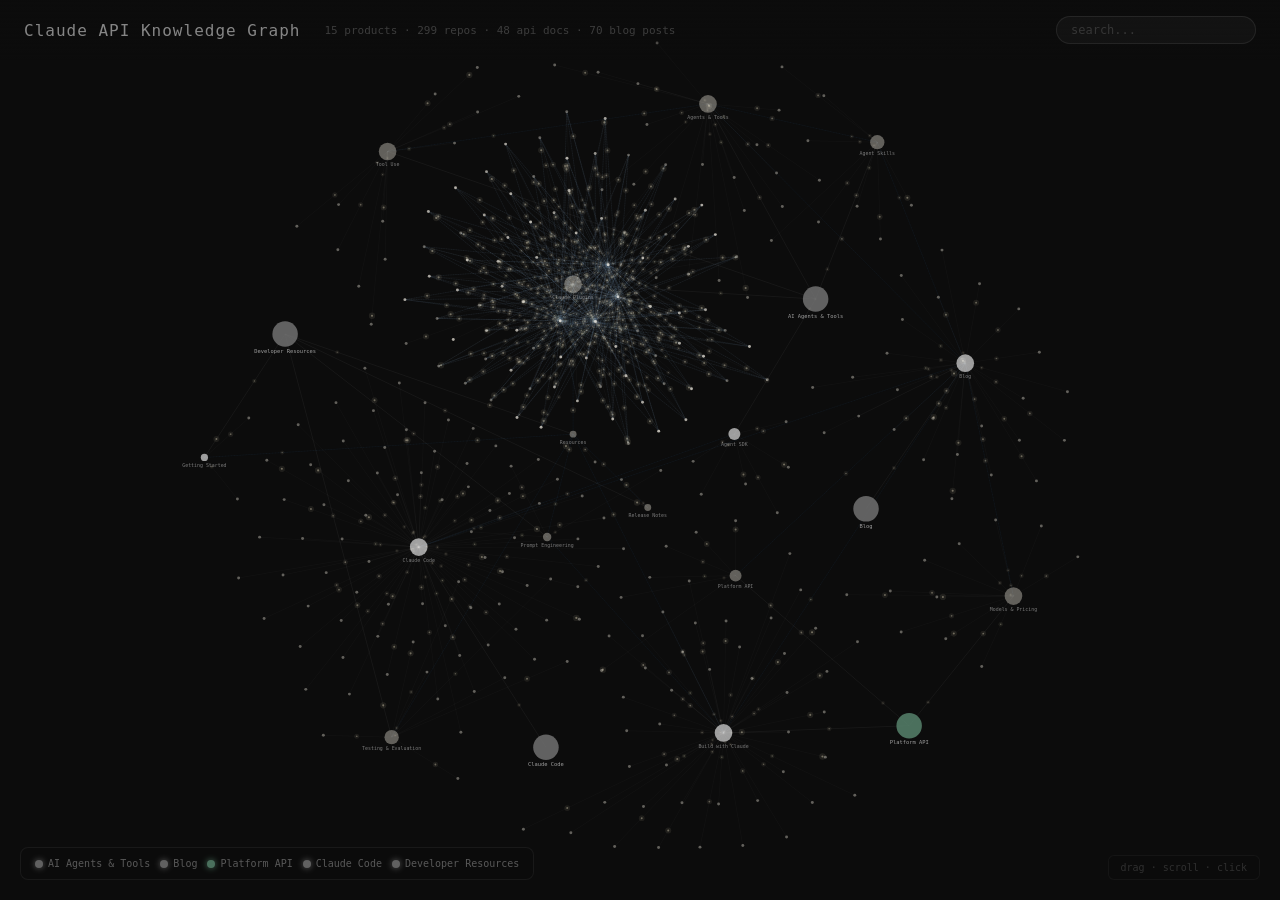
==== commit 2d0ebc56: "Refresh plugin graph after generate_kg update" ====
--- a/explore.html
+++ b/explore.html
@@ -166,13 +166,13 @@
 <div id="tooltip"><div class="tt-name"></div><div class="tt-cat"></div><div class="tt-path"></div></div>
 
 <script>
-const crossRefs = [{"from":"agent-skills","to":"blog"},{"from":"agent-skills","to":"agents-and-tools"},{"from":"agents-and-tools","to":"blog"},{"from":"build-with-claude","to":"resources"},{"from":"build-with-claude","to":"blog"},{"from":"claude-code","to":"agent-sdk"},{"from":"claude-code","to":"blog"},{"from":"claude-plugins","to":"resources"},{"from":"getting-started","to":"resources"},{"from":"models-and-pricing","to":"blog"},{"from":"platform-api","to":"blog"},{"from":"prompt-engineering","to":"resources"},{"from":"prompt-engineering","to":"build-with-claude"},{"from":"release-notes","to":"resources"},{"from":"test-and-evaluate","to":"resources"},{"from":"tool-use","to":"agents-and-tools"}];
+const crossRefs = [{"from":"agent-skills","to":"blog"},{"from":"agent-skills","to":"agents-and-tools"},{"from":"agents-and-tools","to":"blog"},{"from":"build-with-claude","to":"blog"},{"from":"build-with-claude","to":"resources"},{"from":"claude-code","to":"blog"},{"from":"claude-code","to":"agent-sdk"},{"from":"claude-plugins","to":"resources"},{"from":"getting-started","to":"resources"},{"from":"models-and-pricing","to":"blog"},{"from":"platform-api","to":"blog"},{"from":"prompt-engineering","to":"resources"},{"from":"prompt-engineering","to":"build-with-claude"},{"from":"release-notes","to":"resources"},{"from":"test-and-evaluate","to":"resources"},{"from":"tool-use","to":"agents-and-tools"}];
 const categories = {
   "AI Agents & Tools": { color: "#777777", products: [
     {id:"agent-sdk",name:"Agent SDK",desc:"Agent SDK  This product area contains 6 documentation pages.  ### Key Topics  - AskUserQuestion - Bash - BashOutput - Basic file operations (using query) - Basic session - Building a Continuous Conver",users:"Backend developers building agent applications, Python/TypeScript developers, , **Category:** AI Age",tech:[],repos:[{"n": "Agentic loop: streams messages as Claude works", "p": "platform/docs/agent-sdk/quickstart.md", "d": "Quickstart", "i": 0, "rel": ""}, {"n": "Before", "p": "platform/docs/agent-sdk/migration-guide.md", "d": "from claude_code_sdk import query, ClaudeCodeOptions", "i": 0, "rel": ""}, {"n": "Overview", "p": "platform/docs/agent-sdk/overview.md", "d": "Agent SDK", "i": 0, "rel": ""}, {"n": "Typescript", "p": "platform/docs/agent-sdk/typescript.md", "d": "Agent SDK reference - TypeScript", "i": 0, "rel": ""}, {"n": "Typescript V2 Preview", "p": "platform/docs/agent-sdk/typescript-v2-preview.md", "d": "TypeScript SDK V2 interface (preview)", "i": 0, "rel": ""}, {"n": "Use with Claude", "p": "platform/docs/agent-sdk/python.md", "d": "options = ClaudeAgentOptions( mcp_servers={\"calc\": calculator}, allowed_tools=[\"mcp__calc__add\", \"mcp__calc__multiply\"],", "i": 0, "rel": ""}],api_items:[{"n": "[Agentic loop: streams messages as Claude works](https://platform.claude.com/docs/en/agent-sdk/quickstart)", "t": "section"}, {"n": "Sections", "t": "section"}, {"n": "[Before](https://platform.claude.com/docs/en/agent-sdk/migration-guide)", "t": "section"}, {"n": "Sections", "t": "section"}, {"n": "[Overview](https://platform.claude.com/docs/en/agent-sdk/overview)", "t": "section"}, {"n": "Sections", "t": "section"}, {"n": "[Typescript](https://platform.claude.com/docs/en/agent-sdk/typescript)", "t": "section"}, {"n": "Sections", "t": "section"}, {"n": "[Typescript V2 Preview](https://platform.claude.com/docs/en/agent-sdk/typescript-v2-preview)", "t": "section"}, {"n": "Sections", "t": "section"}, {"n": "[Use with Claude](https://platform.claude.com/docs/en/agent-sdk/python)", "t": "section"}, {"n": "options = ClaudeAgentOptions( mcp_servers={\"calc\": calculator}, allowed_tools=[\"mcp__calc__add\", \"mcp__calc__multiply\"], )", "t": "endpoint"}, {"n": "Sections", "t": "section"}],blog_items:[]},
     {id:"agent-skills",name:"Agent Skills",desc:"Agent Skills  This product area contains 4 documentation pages and 4 related blog posts.  ### Key Topics  - API-based distribution - Avoid Windows-style paths - Avoid assuming tools are installed - Av",users:"Developers building custom Claude skills, power users automating workflows, teams standardizing Clau",tech:[],repos:[{"n": "A complete guide to building skills for Claude", "p": "blog/2026-01/complete-guide-to-building-skills-for-claude.md", "d": "Share", "i": 0, "rel": ""}, {"n": "Improving frontend design through Skills", "p": "blog/2025-11/improving-frontend-design-through-skills.md", "d": "Share", "i": 0, "rel": ""}, {"n": "Improving skill-creator: Test, measure, and refine Agent Ski", "p": "blog/2026-03/improving-skill-creator-test-measure-and-refine-agent-skills.md", "d": "Share", "i": 0, "rel": ""}, {"n": "Updates to Claude Team", "p": "blog/2026-01/claude-team-updates.md", "d": "Share", "i": 0, "rel": ""}, {"n": "Best Practices", "p": "platform/docs/agents-and-tools/agent-skills/best-practices.md", "d": "Agent Skills", "i": 0, "rel": ""}, {"n": "Enterprise", "p": "platform/docs/agents-and-tools/agent-skills/enterprise.md", "d": "Skills for enterprise", "i": 0, "rel": ""}, {"n": "List Anthropic-managed Skills", "p": "platform/docs/agents-and-tools/agent-skills/quickstart.md", "d": "skills = client.beta.skills.list(source=\"anthropic\", betas=[\"skills-2025-10-02\"])", "i": 0, "rel": ""}, {"n": "Overview", "p": "platform/docs/agents-and-tools/agent-skills/overview.md", "d": "Agent Skills", "i": 0, "rel": ""}],api_items:[],blog_items:[{"n": "Improving frontend design through Skills", "u": "https://claude.com/blog/improving-frontend-design-through-skills"}, {"n": "Improving skill-creator: Test, measure, and refine Agent Skills", "u": "https://claude.com/blog/improving-skill-creator-test-measure-and-refine-agent-skills"}, {"n": "A complete guide to building skills for Claude", "u": "https://claude.com/blog/complete-guide-to-building-skills-for-claude"}, {"n": "Updates to Claude Team", "u": "https://claude.com/blog/claude-team-updates"}]},
     {id:"agents-and-tools",name:"Agents & Tools",desc:"MCP connector  This product area contains 2 documentation pages and 17 related blog posts.  ### Key Topics  - Allowlist - Enable only specific tools - Available helpers - Basic example - Basic structu",users:"Agent developers, tool builders, MCP connector developers, , **Category:** AI Agents & Tools",tech:[],repos:[{"n": "A complete guide to building skills for Claude", "p": "blog/2026-01/complete-guide-to-building-skills-for-claude.md", "d": "Share", "i": 0, "rel": ""}, {"n": "Advancing finance with Claude Opus 4.6", "p": "blog/2026-02/opus-4-6-finance.md", "d": "Share", "i": 0, "rel": ""}, {"n": "Building AI agents for financial services", "p": "blog/2025-10/building-ai-agents-in-financial-services.md", "d": "Share", "i": 0, "rel": ""}, {"n": "Claude Code On The Web", "p": "blog/2025-10/claude-code-on-the-web.md", "d": "Claude Code on the web", "i": 0, "rel": ""}, {"n": "Claude can now connect to your world", "p": "blog/2025-05/integrations.md", "d": "Share", "i": 0, "rel": ""}, {"n": "Common workflow patterns for AI agents", "p": "blog/2026-03/common-workflow-patterns-for-ai-agents-and-when-to-use-them.md", "d": "Share", "i": 0, "rel": ""}, {"n": "Cowork and plugins for finance", "p": "blog/2026-02/cowork-plugins-finance.md", "d": "Feb 24, 2026", "i": 0, "rel": ""}, {"n": "Cowork and plugins for teams across the enterprise", "p": "blog/2026-02/cowork-plugins-across-enterprise.md", "d": "Feb 24, 2026", "i": 0, "rel": ""}, {"n": "How Anthropic teams use Claude Code", "p": "blog/2025-07/how-anthropic-teams-use-claude-code.md", "d": "Share", "i": 0, "rel": ""}, {"n": "How enterprises are building AI agents in 2026", "p": "blog/2025-12/how-enterprises-are-building-ai-agents-in-2026.md", "d": "Share", "i": 0, "rel": ""}, {"n": "How leading retailers are turning AI pilots into enterprise-", "p": "blog/2026-01/how-leading-retailers-are-turning-ai-pilots-into-enterprise-wide-transformation.md", "d": "Share", "i": 0, "rel": ""}, {"n": "Improved Web Search with Dynamic Filtering", "p": "blog/2026-02/improved-web-search-with-dynamic-filtering.md", "d": "Share", "i": 0, "rel": ""}, {"n": "Improving skill-creator: Test, measure, and refine Agent Ski", "p": "blog/2026-03/improving-skill-creator-test-measure-and-refine-agent-skills.md", "d": "Share", "i": 0, "rel": ""}, {"n": "Introducing Cowork", "p": "blog/2026-01/cowork-research-preview.md", "d": "Share", "i": 0, "rel": ""}, {"n": "Piloting Claude in Chrome", "p": "blog/2025-08/claude-for-chrome.md", "d": "Share", "i": 0, "rel": ""}, {"n": "Self Serve Enterprise", "p": "blog/2026-02/self-serve-enterprise.md", "d": "Claude Enterprise, now available self-serve", "i": 0, "rel": ""}, {"n": "Updates to Claude Team", "p": "blog/2026-01/claude-team-updates.md", "d": "Share", "i": 0, "rel": ""}, {"n": "Mcp Connector", "p": "platform/docs/agents-and-tools/mcp-connector.md", "d": "MCP connector", "i": 0, "rel": ""}, {"n": "Remote Mcp Servers", "p": "platform/docs/agents-and-tools/remote-mcp-servers.md", "d": "Several companies have deployed remote MCP servers that developers can connect to via the Anthropic MCP connector API. T", "i": 0, "rel": ""}],api_items:[],blog_items:[{"n": "Building AI agents for financial services", "u": "https://claude.com/blog/building-ai-agents-in-financial-services"}, {"n": "Claude can now connect to your world", "u": "https://claude.com/blog/integrations"}, {"n": "Common workflow patterns for AI agents", "u": "https://claude.com/blog/common-workflow-patterns-for-ai-agents-and-when-to-use-them"}, {"n": "Improving skill-creator: Test, measure, and refine Agent Skills", "u": "https://claude.com/blog/improving-skill-creator-test-measure-and-refine-agent-skills"}, {"n": "How Anthropic teams use Claude Code", "u": "https://claude.com/blog/how-anthropic-teams-use-claude-code"}, {"n": "A complete guide to building skills for Claude", "u": "https://claude.com/blog/complete-guide-to-building-skills-for-claude"}, {"n": "Updates to Claude Team", "u": "https://claude.com/blog/claude-team-updates"}, {"n": "How leading retailers are turning AI pilots into enterprise-wide transformation", "u": "https://claude.com/blog/how-leading-retailers-are-turning-ai-pilots-into-enterprise-wide-transformation"}, {"n": "Introducing Cowork", "u": "https://claude.com/blog/cowork-research-preview"}, {"n": "Cowork and plugins for teams across the enterprise", "u": "https://claude.com/blog/cowork-plugins-across-enterprise"}, {"n": "Cowork and plugins for finance", "u": "https://claude.com/blog/cowork-plugins-finance"}, {"n": "Improved Web Search with Dynamic Filtering", "u": "https://claude.com/blog/improved-web-search-with-dynamic-filtering"}, {"n": "Advancing finance with Claude Opus 4.6", "u": "https://claude.com/blog/opus-4-6-finance"}, {"n": "How enterprises are building AI agents in 2026", "u": "https://claude.com/blog/how-enterprises-are-building-ai-agents-in-2026"}, {"n": "Piloting Claude in Chrome", "u": "https://claude.com/blog/claude-for-chrome"}, {"n": "Self Serve Enterprise", "u": "https://claude.com/blog/self-serve-enterprise"}, {"n": "Claude Code On The Web", "u": "https://claude.com/blog/claude-code-on-the-web"}]},
-    {id:"claude-plugins",name:"Claude Plugins",desc:"- Total plugins: **81** - Plugin markdown folder: `plugins/`  This product area contains 83 documentation pages.  ### Key Topics  - Description - Plugins - Related plugins - Repositories  ### Document",users:"Developers and technical users, , **Category:** AI Agents & Tools",tech:[],repos:[{"n": "Agent SDK Dev", "p": "plugins/agent-sdk-dev.md", "d": "- **Slug:** `agent-sdk-dev` - **URL:** https://claude.com/plugins/agent-sdk-dev - **Install in:** Claude Code - **Made b", "i": 34016, "rel": "agent-sdk-dev,code-review,context7,frontend-design,superpowers"}, {"n": "Apollo", "p": "plugins/apollo.md", "d": "- **Slug:** `apollo` - **URL:** https://claude.com/plugins/apollo - **Install in:** Claude Cowork - **Made by:** Apollo.", "i": 0, "rel": "apollo,code-review,context7,frontend-design,new,superpowers"}, {"n": "Asana", "p": "plugins/asana.md", "d": "- **Slug:** `asana` - **URL:** https://claude.com/plugins/asana - **Install in:** Claude Code - **Made by:** Asana", "i": 4636, "rel": "asana,code-review,context7,frontend-design,superpowers"}, {"n": "Atlassian", "p": "plugins/atlassian.md", "d": "- **Slug:** `atlassian` - **URL:** https://claude.com/plugins/atlassian - **Install in:** Claude Code - **Made by:** Atl", "i": 34307, "rel": "atlassian,code-review,context7,frontend-design,superpowers"}, {"n": "Bio Research", "p": "plugins/bio-research.md", "d": "- **Slug:** `bio-research` - **URL:** https://claude.com/plugins/bio-research - **Install in:** Claude Cowork - **Made b", "i": 0, "rel": "bio-research,code-review,context7,frontend-design,new,superpowers"}, {"n": "Brand Voice", "p": "plugins/brand-voice.md", "d": "- **Slug:** `brand-voice` - **URL:** https://claude.com/plugins/brand-voice - **Install in:** Claude Cowork - **Made by:", "i": 0, "rel": "brand-voice,code-review,context7,frontend-design,new,superpowers"}, {"n": "C# LSP", "p": "plugins/csharp-lsp.md", "d": "- **Slug:** `csharp-lsp` - **URL:** https://claude.com/plugins/csharp-lsp - **Install in:** Claude Code - **Made by:** A", "i": 16124, "rel": "code-review,context7,csharp-lsp,frontend-design,superpowers"}, {"n": "CLAUDE.md Management", "p": "plugins/claude-md-management.md", "d": "- **Slug:** `claude-md-management` - **URL:** https://claude.com/plugins/claude-md-management - **Install in:** Claude C", "i": 60565, "rel": "claude-md-management,code-review,context7,frontend-design,superpowers"}, {"n": "Circleback", "p": "plugins/circleback.md", "d": "- **Slug:** `circleback` - **URL:** https://claude.com/plugins/circleback - **Install in:** Claude Code - **Made by:** C", "i": 4934, "rel": "circleback,code-review,context7,frontend-design,superpowers"}, {"n": "Clangd LSP", "p": "plugins/clangd-lsp.md", "d": "- **Slug:** `clangd-lsp` - **URL:** https://claude.com/plugins/clangd-lsp - **Install in:** Claude Code - **Made by:** A", "i": 10973, "rel": "clangd-lsp,code-review,context7,frontend-design,superpowers"}, {"n": "Claude Code Setup", "p": "plugins/claude-code-setup.md", "d": "- **Slug:** `claude-code-setup` - **URL:** https://claude.com/plugins/claude-code-setup - **Install in:** Claude Code -", "i": 37369, "rel": "claude-code-setup,code-review,context7,frontend-design,superpowers"}, {"n": "Claude Plugins Crawl", "p": "INDEX.md", "d": "- Total plugins: **81** - Plugin markdown folder: `plugins/`", "i": 34016, "rel": ""}, {"n": "Code Review", "p": "plugins/code-review.md", "d": "- **Slug:** `code-review` - **URL:** https://claude.com/plugins/code-review - **Install in:** Claude Code - **Made by:**", "i": 129039, "rel": "code-review,context7,frontend-design,github,superpowers"}, {"n": "Code Simplifier", "p": "plugins/code-simplifier.md", "d": "- **Slug:** `code-simplifier` - **URL:** https://claude.com/plugins/code-simplifier - **Install in:** Claude Code - **Ma", "i": 105663, "rel": "code-review,code-simplifier,context7,frontend-design,superpowers"}, {"n": "CodeRabbit", "p": "plugins/coderabbit.md", "d": "- **Slug:** `coderabbit` - **URL:** https://claude.com/plugins/coderabbit - **Install in:** Claude Code - **Made by:** C", "i": 8761, "rel": "code-review,coderabbit,context7,frontend-design,superpowers"}, {"n": "Commit Commands", "p": "plugins/commit-commands.md", "d": "- **Slug:** `commit-commands` - **URL:** https://claude.com/plugins/commit-commands - **Install in:** Claude Code - **Ma", "i": 69620, "rel": "code-review,commit-commands,context7,frontend-design,superpowers"}, {"n": "Common Room", "p": "plugins/common-room.md", "d": "- **Slug:** `common-room` - **URL:** https://claude.com/plugins/common-room - **Install in:** Claude Cowork - **Made by:", "i": 0, "rel": "code-review,common-room,context7,frontend-design,new,superpowers"}, {"n": "Context7", "p": "plugins/context7.md", "d": "- **Slug:** `context7` - **URL:** https://claude.com/plugins/context7 - **Install in:** Claude Code - **Made by:** Upsta", "i": 150681, "rel": "code-review,context7,frontend-design,github,superpowers"}, {"n": "Cowork Plugin Management", "p": "plugins/cowork-plugin-management.md", "d": "- **Slug:** `cowork-plugin-management` - **URL:** https://claude.com/plugins/cowork-plugin-management - **Install in:**", "i": 0, "rel": "code-review,context7,cowork-plugin-management,frontend-design,new,superpowers"}, {"n": "Customer Support", "p": "plugins/customer-support.md", "d": "- **Slug:** `customer-support` - **URL:** https://claude.com/plugins/customer-support - **Install in:** Claude Cowork -", "i": 0, "rel": "code-review,context7,customer-support,frontend-design,new,superpowers"}, {"n": "Data", "p": "plugins/data.md", "d": "- **Slug:** `data` - **URL:** https://claude.com/plugins/data - **Install in:** Claude Cowork - **Made by:** Anthropic", "i": 0, "rel": "code-review,context7,data,frontend-design,new,superpowers"}, {"n": "Design", "p": "plugins/design.md", "d": "- **Slug:** `design` - **URL:** https://claude.com/plugins/design - **Install in:** Claude Cowork - **Made by:** Anthrop", "i": 0, "rel": "code-review,context7,design,frontend-design,new,superpowers"}, {"n": "Engineering", "p": "plugins/engineering.md", "d": "- **Slug:** `engineering` - **URL:** https://claude.com/plugins/engineering - **Install in:** Claude Cowork - **Made by:", "i": 0, "rel": "code-review,context7,engineering,frontend-design,new,superpowers"}, {"n": "Enterprise Search", "p": "plugins/enterprise-search.md", "d": "- **Slug:** `enterprise-search` - **URL:** https://claude.com/plugins/enterprise-search - **Install in:** Claude Cowork", "i": 0, "rel": "code-review,context7,enterprise-search,frontend-design,new,superpowers"}, {"n": "Equity Research", "p": "plugins/equity-research.md", "d": "- **Slug:** `equity-research` - **URL:** https://claude.com/plugins/equity-research - **Install in:** Claude Cowork - **", "i": 0, "rel": "code-review,context7,equity-research,frontend-design,new,superpowers"}, {"n": "Explanatory Output Style", "p": "plugins/explanatory-output-style.md", "d": "- **Slug:** `explanatory-output-style` - **URL:** https://claude.com/plugins/explanatory-output-style - **Install in:**", "i": 28775, "rel": "code-review,context7,explanatory-output-style,frontend-design,superpowers"}, {"n": "Feature Dev", "p": "plugins/feature-dev.md", "d": "- **Slug:** `feature-dev` - **URL:** https://claude.com/plugins/feature-dev - **Install in:** Claude Code - **Made by:**", "i": 106567, "rel": "code-review,context7,feature-dev,frontend-design,superpowers"}, {"n": "Figma", "p": "plugins/figma.md", "d": "- **Slug:** `figma` - **URL:** https://claude.com/plugins/figma - **Install in:** Claude Code - **Made by:** Figma", "i": 51302, "rel": "code-review,context7,figma,frontend-design,superpowers"}, {"n": "Finance", "p": "plugins/finance.md", "d": "- **Slug:** `finance` - **URL:** https://claude.com/plugins/finance - **Install in:** Claude Cowork - **Made by:** Anthr", "i": 0, "rel": "code-review,context7,finance,frontend-design,new,superpowers"}, {"n": "Financial Analysis", "p": "plugins/financial-analysis.md", "d": "- **Slug:** `financial-analysis` - **URL:** https://claude.com/plugins/financial-analysis - **Install in:** Claude Cowor", "i": 0, "rel": "code-review,context7,financial-analysis,frontend-design,new,superpowers"}, {"n": "Firebase", "p": "plugins/firebase.md", "d": "- **Slug:** `firebase` - **URL:** https://claude.com/plugins/firebase - **Install in:** Claude Code - **Made by:** Googl", "i": 10505, "rel": "code-review,context7,firebase,frontend-design,superpowers"}, {"n": "Firecrawl", "p": "plugins/firecrawl.md", "d": "- **Slug:** `firecrawl` - **URL:** https://claude.com/plugins/firecrawl - **Install in:** Claude Code - **Made by:** Fir", "i": 6552, "rel": "code-review,context7,firecrawl,frontend-design,superpowers"}, {"n": "Frontend Design", "p": "plugins/frontend-design.md", "d": "- **Slug:** `frontend-design` - **URL:** https://claude.com/plugins/frontend-design - **Install in:** Claude Code - **Ma", "i": 277472, "rel": "code-review,context7,frontend-design,github,superpowers"}, {"n": "GitHub", "p": "plugins/github.md", "d": "- **Slug:** `github` - **URL:** https://claude.com/plugins/github - **Install in:** Claude Code - **Made by:** GitHub", "i": 111212, "rel": "code-review,context7,frontend-design,github,superpowers"}, {"n": "GitLab", "p": "plugins/gitlab.md", "d": "- **Slug:** `gitlab` - **URL:** https://claude.com/plugins/gitlab - **Install in:** Claude Code - **Made by:** GitLab", "i": 14574, "rel": "code-review,context7,frontend-design,gitlab,superpowers"}, {"n": "Go LSP (gopls)", "p": "plugins/gopls-lsp.md", "d": "- **Slug:** `gopls-lsp` - **URL:** https://claude.com/plugins/gopls-lsp - **Install in:** Claude Code - **Made by:** Ant", "i": 16378, "rel": "code-review,context7,frontend-design,gopls-lsp,superpowers"}, {"n": "Greptile", "p": "plugins/greptile.md", "d": "- **Slug:** `greptile` - **URL:** https://claude.com/plugins/greptile - **Install in:** Claude Code - **Made by:** Grept", "i": 27358, "rel": "code-review,context7,frontend-design,greptile,superpowers"}, {"n": "Hookify", "p": "plugins/hookify.md", "d": "- **Slug:** `hookify` - **URL:** https://claude.com/plugins/hookify - **Install in:** Claude Code - **Made by:** Anthrop", "i": 24055, "rel": "code-review,context7,frontend-design,hookify,superpowers"}, {"n": "Hugging Face Skills", "p": "plugins/huggingface-skills.md", "d": "- **Slug:** `huggingface-skills` - **URL:** https://claude.com/plugins/huggingface-skills - **Install in:** Claude Code", "i": 11635, "rel": "code-review,context7,frontend-design,huggingface-skills,superpowers"}, {"n": "Human Resources", "p": "plugins/human-resources.md", "d": "- **Slug:** `human-resources` - **URL:** https://claude.com/plugins/human-resources - **Install in:** Claude Cowork - **", "i": 0, "rel": "code-review,context7,frontend-design,human-resources,new,superpowers"}, {"n": "Investment Banking", "p": "plugins/investment-banking.md", "d": "- **Slug:** `investment-banking` - **URL:** https://claude.com/plugins/investment-banking - **Install in:** Claude Cowor", "i": 0, "rel": "code-review,context7,frontend-design,investment-banking,new,superpowers"}, {"n": "Java LSP (Eclipse JDT.LS)", "p": "plugins/jdtls-lsp.md", "d": "- **Slug:** `jdtls-lsp` - **URL:** https://claude.com/plugins/jdtls-lsp - **Install in:** Claude Code - **Made by:** Ant", "i": 12443, "rel": "code-review,context7,frontend-design,jdtls-lsp,superpowers"}, {"n": "Kotlin LSP", "p": "plugins/kotlin-lsp.md", "d": "- **Slug:** `kotlin-lsp` - **URL:** https://claude.com/plugins/kotlin-lsp - **Install in:** Claude Code - **Made by:** A", "i": 8111, "rel": "code-review,context7,frontend-design,kotlin-lsp,superpowers"}, {"n": "LSEG", "p": "plugins/lseg.md", "d": "- **Slug:** `lseg` - **URL:** https://claude.com/plugins/lseg - **Install in:** Claude Cowork - **Made by:** LSEG", "i": 0, "rel": "code-review,context7,frontend-design,lseg,new,superpowers"}, {"n": "Laravel Boost", "p": "plugins/laravel-boost.md", "d": "- **Slug:** `laravel-boost` - **URL:** https://claude.com/plugins/laravel-boost - **Install in:** Claude Code - **Made b", "i": 11492, "rel": "code-review,context7,frontend-design,laravel-boost,superpowers"}, {"n": "Learning Output Style", "p": "plugins/learning-output-style.md", "d": "- **Slug:** `learning-output-style` - **URL:** https://claude.com/plugins/learning-output-style - **Install in:** Claude", "i": 19025, "rel": "code-review,context7,frontend-design,learning-output-style,superpowers"}, {"n": "Legal", "p": "plugins/legal.md", "d": "- **Slug:** `legal` - **URL:** https://claude.com/plugins/legal - **Install in:** Claude Cowork - **Made by:** Anthropic", "i": 0, "rel": "code-review,context7,frontend-design,legal,new,superpowers"}, {"n": "Linear", "p": "plugins/linear.md", "d": "- **Slug:** `linear` - **URL:** https://claude.com/plugins/linear - **Install in:** Claude Code - **Made by:** Linear", "i": 20187, "rel": "code-review,context7,frontend-design,linear,superpowers"}, {"n": "Lua LSP", "p": "plugins/lua-lsp.md", "d": "- **Slug:** `lua-lsp` - **URL:** https://claude.com/plugins/lua-lsp - **Install in:** Claude Code - **Made by:** Anthrop", "i": 6512, "rel": "code-review,context7,frontend-design,lua-lsp,superpowers"}, {"n": "Marketing", "p": "plugins/marketing.md", "d": "- **Slug:** `marketing` - **URL:** https://claude.com/plugins/marketing - **Install in:** Claude Cowork - **Made by:** A", "i": 0, "rel": "code-review,context7,frontend-design,marketing,new,superpowers"}, {"n": "Notion", "p": "plugins/notion.md", "d": "- **Slug:** `notion` - **URL:** https://claude.com/plugins/notion - **Install in:** Claude Code - **Made by:** Notion La", "i": 0, "rel": "code-review,context7,frontend-design,notion,superpowers"}, {"n": "Operations", "p": "plugins/operations.md", "d": "- **Slug:** `operations` - **URL:** https://claude.com/plugins/operations - **Install in:** Claude Cowork - **Made by:**", "i": 0, "rel": "code-review,context7,frontend-design,new,operations,superpowers"}, {"n": "PHP LSP", "p": "plugins/php-lsp.md", "d": "- **Slug:** `php-lsp` - **URL:** https://claude.com/plugins/php-lsp - **Install in:** Claude Code - **Made by:** Anthrop", "i": 12588, "rel": "code-review,context7,frontend-design,php-lsp,superpowers"}, {"n": "PR Review Toolkit", "p": "plugins/pr-review-toolkit.md", "d": "- **Slug:** `pr-review-toolkit` - **URL:** https://claude.com/plugins/pr-review-toolkit - **Install in:** Claude Code -", "i": 47641, "rel": "code-review,context7,frontend-design,pr-review-toolkit,superpowers"}, {"n": "Pinecone", "p": "plugins/pinecone.md", "d": "- **Slug:** `pinecone` - **URL:** https://claude.com/plugins/pinecone - **Install in:** Claude Code - **Made by:** Pinec", "i": 4323, "rel": "code-review,context7,frontend-design,pinecone,superpowers"}, {"n": "Playground", "p": "plugins/playground.md", "d": "- **Slug:** `playground` - **URL:** https://claude.com/plugins/playground - **Install in:** Claude Code - **Made by:** A", "i": 18651, "rel": "code-review,context7,frontend-design,playground,superpowers"}, {"n": "Playwright", "p": "plugins/playwright.md", "d": "- **Slug:** `playwright` - **URL:** https://claude.com/plugins/playwright - **Install in:** Claude Code - **Made by:** M", "i": 88109, "rel": "code-review,context7,frontend-design,playwright,superpowers"}, {"n": "Plugin Developer Toolkit", "p": "plugins/plugin-dev.md", "d": "- **Slug:** `plugin-dev` - **URL:** https://claude.com/plugins/plugin-dev - **Install in:** Claude Code - **Made by:** A", "i": 28565, "rel": "code-review,context7,frontend-design,plugin-dev,superpowers"}, {"n": "Plugin repositories", "p": "repos.md", "d": "- https://github.com/anthropics/knowledge-work-plugins \u2014 Open source repository of plugins primarily intended for knowle", "i": 0, "rel": ""}, {"n": "PostHog", "p": "plugins/posthog.md", "d": "- **Slug:** `posthog` - **URL:** https://claude.com/plugins/posthog - **Install in:** Claude Code - **Made by:** PostHog", "i": 4004, "rel": "code-review,context7,frontend-design,posthog,superpowers"}, {"n": "Private Equity", "p": "plugins/private-equity.md", "d": "- **Slug:** `private-equity` - **URL:** https://claude.com/plugins/private-equity - **Install in:** Claude Cowork - **Ma", "i": 0, "rel": "code-review,context7,frontend-design,new,private-equity,superpowers"}, {"n": "Product Management", "p": "plugins/product-management.md", "d": "- **Slug:** `product-management` - **URL:** https://claude.com/plugins/product-management - **Install in:** Claude Cowor", "i": 0, "rel": "code-review,context7,frontend-design,new,product-management,superpowers"}, {"n": "Productivity", "p": "plugins/productivity.md", "d": "- **Slug:** `productivity` - **URL:** https://claude.com/plugins/productivity - **Install in:** Claude Cowork - **Made b", "i": 0, "rel": "code-review,context7,frontend-design,new,productivity,superpowers"}, {"n": "Pyright LSP", "p": "plugins/pyright-lsp.md", "d": "- **Slug:** `pyright-lsp` - **URL:** https://claude.com/plugins/pyright-lsp - **Install in:** Claude Code - **Made by:**", "i": 43016, "rel": "code-review,context7,frontend-design,pyright-lsp,superpowers"}, {"n": "Qodo Skills", "p": "plugins/qodo-skills.md", "d": "- **Slug:** `qodo-skills` - **URL:** https://claude.com/plugins/qodo-skills - **Install in:** Claude Code - **Made by:**", "i": 2615, "rel": "code-review,context7,frontend-design,qodo-skills,superpowers"}, {"n": "Ralph Loop", "p": "plugins/ralph-loop.md", "d": "- **Slug:** `ralph-loop` - **URL:** https://claude.com/plugins/ralph-loop - **Install in:** Claude Code - **Made by:** A", "i": 89731, "rel": "code-review,context7,frontend-design,ralph-loop,superpowers"}, {"n": "Rust Analyzer LSP", "p": "plugins/rust-analyzer-lsp.md", "d": "- **Slug:** `rust-analyzer-lsp` - **URL:** https://claude.com/plugins/rust-analyzer-lsp - **Install in:** Claude Code -", "i": 14283, "rel": "code-review,context7,frontend-design,rust-analyzer-lsp,superpowers"}, {"n": "S&P Global", "p": "plugins/sp-global.md", "d": "- **Slug:** `sp-global` - **URL:** https://claude.com/plugins/sp-global - **Install in:** Claude Cowork - **Made by:** K", "i": 0, "rel": "code-review,context7,frontend-design,new,sp-global,superpowers"}, {"n": "Sales", "p": "plugins/sales.md", "d": "- **Slug:** `sales` - **URL:** https://claude.com/plugins/sales - **Install in:** Claude Cowork - **Made by:** Anthropic", "i": 0, "rel": "code-review,context7,frontend-design,new,sales,superpowers"}, {"n": "Security Guidance", "p": "plugins/security-guidance.md", "d": "- **Slug:** `security-guidance` - **URL:** https://claude.com/plugins/security-guidance - **Install in:** Claude Code -", "i": 67619, "rel": "code-review,context7,frontend-design,security-guidance,superpowers"}, {"n": "Semgrep", "p": "plugins/semgrep.md", "d": "- **Slug:** `semgrep` - **URL:** https://claude.com/plugins/semgrep - **Install in:** Claude Code - **Made by:** Semgrep", "i": 3873, "rel": "code-review,context7,frontend-design,semgrep,superpowers"}, {"n": "Sentry", "p": "plugins/sentry.md", "d": "- **Slug:** `sentry` - **URL:** https://claude.com/plugins/sentry - **Install in:** Claude Code - **Made by:** Sentry", "i": 15799, "rel": "code-review,context7,frontend-design,sentry,superpowers"}, {"n": "Serena", "p": "plugins/serena.md", "d": "- **Slug:** `serena` - **URL:** https://claude.com/plugins/serena - **Install in:** Claude Code - **Made by:** Oraios", "i": 54940, "rel": "code-review,context7,frontend-design,serena,superpowers"}, {"n": "Skill Creator", "p": "plugins/skill-creator.md", "d": "- **Slug:** `skill-creator` - **URL:** https://claude.com/plugins/skill-creator - **Install in:** Claude Code - **Made b", "i": 19066, "rel": "code-review,context7,frontend-design,skill-creator,superpowers"}, {"n": "Slack", "p": "plugins/slack.md", "d": "- **Slug:** `slack` - **URL:** https://claude.com/plugins/slack - **Install in:** Claude Cowork - **Made by:** Slack by", "i": 19506, "rel": "code-review,context7,frontend-design,new,slack,superpowers"}, {"n": "Sonatype Guide", "p": "plugins/sonatype-guide.md", "d": "- **Slug:** `sonatype-guide` - **URL:** https://claude.com/plugins/sonatype-guide - **Install in:** Claude Code - **Made", "i": 2894, "rel": "code-review,context7,frontend-design,sonatype-guide,superpowers"}, {"n": "Stripe", "p": "plugins/stripe.md", "d": "- **Slug:** `stripe` - **URL:** https://claude.com/plugins/stripe - **Install in:** Claude Code - **Made by:** Stripe", "i": 14609, "rel": "code-review,context7,frontend-design,stripe,superpowers"}, {"n": "Supabase", "p": "plugins/supabase.md", "d": "- **Slug:** `supabase` - **URL:** https://claude.com/plugins/supabase - **Install in:** Claude Code - **Made by:** Supab", "i": 39799, "rel": "code-review,context7,frontend-design,supabase,superpowers"}, {"n": "Superpowers", "p": "plugins/superpowers.md", "d": "- **Slug:** `superpowers` - **URL:** https://claude.com/plugins/superpowers - **Install in:** Claude Code - **Made by:**", "i": 143054, "rel": "code-review,context7,frontend-design,github,superpowers"}, {"n": "Swift LSP", "p": "plugins/swift-lsp.md", "d": "- **Slug:** `swift-lsp` - **URL:** https://claude.com/plugins/swift-lsp - **Install in:** Claude Code - **Made by:** Ant", "i": 10157, "rel": "code-review,context7,frontend-design,superpowers,swift-lsp"}, {"n": "TypeScript LSP", "p": "plugins/typescript-lsp.md", "d": "- **Slug:** `typescript-lsp` - **URL:** https://claude.com/plugins/typescript-lsp - **Install in:** Claude Code - **Made", "i": 84177, "rel": "code-review,context7,frontend-design,superpowers,typescript-lsp"}, {"n": "Vercel", "p": "plugins/vercel.md", "d": "- **Slug:** `vercel` - **URL:** https://claude.com/plugins/vercel - **Install in:** Claude Code - **Made by:** Vercel", "i": 21331, "rel": "code-review,context7,frontend-design,superpowers,vercel"}, {"n": "Wealth Management", "p": "plugins/wealth-management.md", "d": "- **Slug:** `wealth-management` - **URL:** https://claude.com/plugins/wealth-management - **Install in:** Claude Cowork", "i": 0, "rel": "code-review,context7,frontend-design,new,superpowers,wealth-management"}],api_items:[{"n": "Agent SDK Dev", "t": "section"}, {"n": "Slug:** `agent-sdk-dev", "t": "item"}, {"n": "Sections", "t": "section"}],blog_items:[]},
+    {id:"claude-plugins",name:"Claude Plugins",desc:"- Total plugins: **81** - Plugin markdown folder: `plugins/`  This product area contains 83 documentation pages.  ### Key Topics  - Description - Plugins - Related plugins - Repositories  ### Document",users:"Developers and technical users, , **Category:** AI Agents & Tools",tech:[],repos:[{"n": "Frontend Design", "p": "plugins/frontend-design.md", "d": "- **Slug:** `frontend-design` - **URL:** https://claude.com/plugins/frontend-design - **Install in:** Claude Code - **Ma", "i": 277472, "rel": "code-review,context7,github,superpowers"}, {"n": "Context7", "p": "plugins/context7.md", "d": "- **Slug:** `context7` - **URL:** https://claude.com/plugins/context7 - **Install in:** Claude Code - **Made by:** Upsta", "i": 150681, "rel": "code-review,frontend-design,github,superpowers"}, {"n": "Superpowers", "p": "plugins/superpowers.md", "d": "- **Slug:** `superpowers` - **URL:** https://claude.com/plugins/superpowers - **Install in:** Claude Code - **Made by:**", "i": 143054, "rel": "code-review,context7,frontend-design,github"}, {"n": "Code Review", "p": "plugins/code-review.md", "d": "- **Slug:** `code-review` - **URL:** https://claude.com/plugins/code-review - **Install in:** Claude Code - **Made by:**", "i": 129039, "rel": "context7,frontend-design,github,superpowers"}, {"n": "GitHub", "p": "plugins/github.md", "d": "- **Slug:** `github` - **URL:** https://claude.com/plugins/github - **Install in:** Claude Code - **Made by:** GitHub", "i": 111212, "rel": "code-review,context7,frontend-design,superpowers"}, {"n": "Feature Dev", "p": "plugins/feature-dev.md", "d": "- **Slug:** `feature-dev` - **URL:** https://claude.com/plugins/feature-dev - **Install in:** Claude Code - **Made by:**", "i": 106567, "rel": "code-review,context7,frontend-design,superpowers"}, {"n": "Code Simplifier", "p": "plugins/code-simplifier.md", "d": "- **Slug:** `code-simplifier` - **URL:** https://claude.com/plugins/code-simplifier - **Install in:** Claude Code - **Ma", "i": 105663, "rel": "code-review,context7,frontend-design,superpowers"}, {"n": "Ralph Loop", "p": "plugins/ralph-loop.md", "d": "- **Slug:** `ralph-loop` - **URL:** https://claude.com/plugins/ralph-loop - **Install in:** Claude Code - **Made by:** A", "i": 89731, "rel": "code-review,context7,frontend-design,superpowers"}, {"n": "Playwright", "p": "plugins/playwright.md", "d": "- **Slug:** `playwright` - **URL:** https://claude.com/plugins/playwright - **Install in:** Claude Code - **Made by:** M", "i": 88109, "rel": "code-review,context7,frontend-design,superpowers"}, {"n": "TypeScript LSP", "p": "plugins/typescript-lsp.md", "d": "- **Slug:** `typescript-lsp` - **URL:** https://claude.com/plugins/typescript-lsp - **Install in:** Claude Code - **Made", "i": 84177, "rel": "code-review,context7,frontend-design,superpowers"}, {"n": "Commit Commands", "p": "plugins/commit-commands.md", "d": "- **Slug:** `commit-commands` - **URL:** https://claude.com/plugins/commit-commands - **Install in:** Claude Code - **Ma", "i": 69620, "rel": "code-review,context7,frontend-design,superpowers"}, {"n": "Security Guidance", "p": "plugins/security-guidance.md", "d": "- **Slug:** `security-guidance` - **URL:** https://claude.com/plugins/security-guidance - **Install in:** Claude Code -", "i": 67619, "rel": "code-review,context7,frontend-design,superpowers"}, {"n": "CLAUDE.md Management", "p": "plugins/claude-md-management.md", "d": "- **Slug:** `claude-md-management` - **URL:** https://claude.com/plugins/claude-md-management - **Install in:** Claude C", "i": 60565, "rel": "code-review,context7,frontend-design,superpowers"}, {"n": "Serena", "p": "plugins/serena.md", "d": "- **Slug:** `serena` - **URL:** https://claude.com/plugins/serena - **Install in:** Claude Code - **Made by:** Oraios", "i": 54940, "rel": "code-review,context7,frontend-design,superpowers"}, {"n": "Figma", "p": "plugins/figma.md", "d": "- **Slug:** `figma` - **URL:** https://claude.com/plugins/figma - **Install in:** Claude Code - **Made by:** Figma", "i": 51302, "rel": "code-review,context7,frontend-design,superpowers"}, {"n": "PR Review Toolkit", "p": "plugins/pr-review-toolkit.md", "d": "- **Slug:** `pr-review-toolkit` - **URL:** https://claude.com/plugins/pr-review-toolkit - **Install in:** Claude Code -", "i": 47641, "rel": "code-review,context7,frontend-design,superpowers"}, {"n": "Pyright LSP", "p": "plugins/pyright-lsp.md", "d": "- **Slug:** `pyright-lsp` - **URL:** https://claude.com/plugins/pyright-lsp - **Install in:** Claude Code - **Made by:**", "i": 43016, "rel": "code-review,context7,frontend-design,superpowers"}, {"n": "Supabase", "p": "plugins/supabase.md", "d": "- **Slug:** `supabase` - **URL:** https://claude.com/plugins/supabase - **Install in:** Claude Code - **Made by:** Supab", "i": 39799, "rel": "code-review,context7,frontend-design,superpowers"}, {"n": "Claude Code Setup", "p": "plugins/claude-code-setup.md", "d": "- **Slug:** `claude-code-setup` - **URL:** https://claude.com/plugins/claude-code-setup - **Install in:** Claude Code -", "i": 37369, "rel": "code-review,context7,frontend-design,superpowers"}, {"n": "Atlassian", "p": "plugins/atlassian.md", "d": "- **Slug:** `atlassian` - **URL:** https://claude.com/plugins/atlassian - **Install in:** Claude Code - **Made by:** Atl", "i": 34307, "rel": "code-review,context7,frontend-design,superpowers"}, {"n": "Agent SDK Dev", "p": "plugins/agent-sdk-dev.md", "d": "- **Slug:** `agent-sdk-dev` - **URL:** https://claude.com/plugins/agent-sdk-dev - **Install in:** Claude Code - **Made b", "i": 34016, "rel": "code-review,context7,frontend-design,superpowers"}, {"n": "Claude Plugins Crawl", "p": "INDEX.md", "d": "- Total plugins: **81** - Plugin markdown folder: `plugins/`", "i": 34016, "rel": ""}, {"n": "Explanatory Output Style", "p": "plugins/explanatory-output-style.md", "d": "- **Slug:** `explanatory-output-style` - **URL:** https://claude.com/plugins/explanatory-output-style - **Install in:**", "i": 28775, "rel": "code-review,context7,frontend-design,superpowers"}, {"n": "Plugin Developer Toolkit", "p": "plugins/plugin-dev.md", "d": "- **Slug:** `plugin-dev` - **URL:** https://claude.com/plugins/plugin-dev - **Install in:** Claude Code - **Made by:** A", "i": 28565, "rel": "code-review,context7,frontend-design,superpowers"}, {"n": "Greptile", "p": "plugins/greptile.md", "d": "- **Slug:** `greptile` - **URL:** https://claude.com/plugins/greptile - **Install in:** Claude Code - **Made by:** Grept", "i": 27358, "rel": "code-review,context7,frontend-design,superpowers"}, {"n": "Hookify", "p": "plugins/hookify.md", "d": "- **Slug:** `hookify` - **URL:** https://claude.com/plugins/hookify - **Install in:** Claude Code - **Made by:** Anthrop", "i": 24055, "rel": "code-review,context7,frontend-design,superpowers"}, {"n": "Vercel", "p": "plugins/vercel.md", "d": "- **Slug:** `vercel` - **URL:** https://claude.com/plugins/vercel - **Install in:** Claude Code - **Made by:** Vercel", "i": 21331, "rel": "code-review,context7,frontend-design,superpowers"}, {"n": "Linear", "p": "plugins/linear.md", "d": "- **Slug:** `linear` - **URL:** https://claude.com/plugins/linear - **Install in:** Claude Code - **Made by:** Linear", "i": 20187, "rel": "code-review,context7,frontend-design,superpowers"}, {"n": "Slack", "p": "plugins/slack.md", "d": "- **Slug:** `slack` - **URL:** https://claude.com/plugins/slack - **Install in:** Claude Cowork - **Made by:** Slack by", "i": 19506, "rel": "code-review,context7,frontend-design,new,superpowers"}, {"n": "Skill Creator", "p": "plugins/skill-creator.md", "d": "- **Slug:** `skill-creator` - **URL:** https://claude.com/plugins/skill-creator - **Install in:** Claude Code - **Made b", "i": 19066, "rel": "code-review,context7,frontend-design,superpowers"}, {"n": "Learning Output Style", "p": "plugins/learning-output-style.md", "d": "- **Slug:** `learning-output-style` - **URL:** https://claude.com/plugins/learning-output-style - **Install in:** Claude", "i": 19025, "rel": "code-review,context7,frontend-design,superpowers"}, {"n": "Playground", "p": "plugins/playground.md", "d": "- **Slug:** `playground` - **URL:** https://claude.com/plugins/playground - **Install in:** Claude Code - **Made by:** A", "i": 18651, "rel": "code-review,context7,frontend-design,superpowers"}, {"n": "Go LSP (gopls)", "p": "plugins/gopls-lsp.md", "d": "- **Slug:** `gopls-lsp` - **URL:** https://claude.com/plugins/gopls-lsp - **Install in:** Claude Code - **Made by:** Ant", "i": 16378, "rel": "code-review,context7,frontend-design,superpowers"}, {"n": "C# LSP", "p": "plugins/csharp-lsp.md", "d": "- **Slug:** `csharp-lsp` - **URL:** https://claude.com/plugins/csharp-lsp - **Install in:** Claude Code - **Made by:** A", "i": 16124, "rel": "code-review,context7,frontend-design,superpowers"}, {"n": "Sentry", "p": "plugins/sentry.md", "d": "- **Slug:** `sentry` - **URL:** https://claude.com/plugins/sentry - **Install in:** Claude Code - **Made by:** Sentry", "i": 15799, "rel": "code-review,context7,frontend-design,superpowers"}, {"n": "Stripe", "p": "plugins/stripe.md", "d": "- **Slug:** `stripe` - **URL:** https://claude.com/plugins/stripe - **Install in:** Claude Code - **Made by:** Stripe", "i": 14609, "rel": "code-review,context7,frontend-design,superpowers"}, {"n": "GitLab", "p": "plugins/gitlab.md", "d": "- **Slug:** `gitlab` - **URL:** https://claude.com/plugins/gitlab - **Install in:** Claude Code - **Made by:** GitLab", "i": 14574, "rel": "code-review,context7,frontend-design,superpowers"}, {"n": "Rust Analyzer LSP", "p": "plugins/rust-analyzer-lsp.md", "d": "- **Slug:** `rust-analyzer-lsp` - **URL:** https://claude.com/plugins/rust-analyzer-lsp - **Install in:** Claude Code -", "i": 14283, "rel": "code-review,context7,frontend-design,superpowers"}, {"n": "PHP LSP", "p": "plugins/php-lsp.md", "d": "- **Slug:** `php-lsp` - **URL:** https://claude.com/plugins/php-lsp - **Install in:** Claude Code - **Made by:** Anthrop", "i": 12588, "rel": "code-review,context7,frontend-design,superpowers"}, {"n": "Java LSP (Eclipse JDT.LS)", "p": "plugins/jdtls-lsp.md", "d": "- **Slug:** `jdtls-lsp` - **URL:** https://claude.com/plugins/jdtls-lsp - **Install in:** Claude Code - **Made by:** Ant", "i": 12443, "rel": "code-review,context7,frontend-design,superpowers"}, {"n": "Hugging Face Skills", "p": "plugins/huggingface-skills.md", "d": "- **Slug:** `huggingface-skills` - **URL:** https://claude.com/plugins/huggingface-skills - **Install in:** Claude Code", "i": 11635, "rel": "code-review,context7,frontend-design,superpowers"}, {"n": "Laravel Boost", "p": "plugins/laravel-boost.md", "d": "- **Slug:** `laravel-boost` - **URL:** https://claude.com/plugins/laravel-boost - **Install in:** Claude Code - **Made b", "i": 11492, "rel": "code-review,context7,frontend-design,superpowers"}, {"n": "Clangd LSP", "p": "plugins/clangd-lsp.md", "d": "- **Slug:** `clangd-lsp` - **URL:** https://claude.com/plugins/clangd-lsp - **Install in:** Claude Code - **Made by:** A", "i": 10973, "rel": "code-review,context7,frontend-design,superpowers"}, {"n": "Firebase", "p": "plugins/firebase.md", "d": "- **Slug:** `firebase` - **URL:** https://claude.com/plugins/firebase - **Install in:** Claude Code - **Made by:** Googl", "i": 10505, "rel": "code-review,context7,frontend-design,superpowers"}, {"n": "Swift LSP", "p": "plugins/swift-lsp.md", "d": "- **Slug:** `swift-lsp` - **URL:** https://claude.com/plugins/swift-lsp - **Install in:** Claude Code - **Made by:** Ant", "i": 10157, "rel": "code-review,context7,frontend-design,superpowers"}, {"n": "CodeRabbit", "p": "plugins/coderabbit.md", "d": "- **Slug:** `coderabbit` - **URL:** https://claude.com/plugins/coderabbit - **Install in:** Claude Code - **Made by:** C", "i": 8761, "rel": "code-review,context7,frontend-design,superpowers"}, {"n": "Kotlin LSP", "p": "plugins/kotlin-lsp.md", "d": "- **Slug:** `kotlin-lsp` - **URL:** https://claude.com/plugins/kotlin-lsp - **Install in:** Claude Code - **Made by:** A", "i": 8111, "rel": "code-review,context7,frontend-design,superpowers"}, {"n": "Firecrawl", "p": "plugins/firecrawl.md", "d": "- **Slug:** `firecrawl` - **URL:** https://claude.com/plugins/firecrawl - **Install in:** Claude Code - **Made by:** Fir", "i": 6552, "rel": "code-review,context7,frontend-design,superpowers"}, {"n": "Lua LSP", "p": "plugins/lua-lsp.md", "d": "- **Slug:** `lua-lsp` - **URL:** https://claude.com/plugins/lua-lsp - **Install in:** Claude Code - **Made by:** Anthrop", "i": 6512, "rel": "code-review,context7,frontend-design,superpowers"}, {"n": "Circleback", "p": "plugins/circleback.md", "d": "- **Slug:** `circleback` - **URL:** https://claude.com/plugins/circleback - **Install in:** Claude Code - **Made by:** C", "i": 4934, "rel": "code-review,context7,frontend-design,superpowers"}, {"n": "Asana", "p": "plugins/asana.md", "d": "- **Slug:** `asana` - **URL:** https://claude.com/plugins/asana - **Install in:** Claude Code - **Made by:** Asana", "i": 4636, "rel": "code-review,context7,frontend-design,superpowers"}, {"n": "Pinecone", "p": "plugins/pinecone.md", "d": "- **Slug:** `pinecone` - **URL:** https://claude.com/plugins/pinecone - **Install in:** Claude Code - **Made by:** Pinec", "i": 4323, "rel": "code-review,context7,frontend-design,superpowers"}, {"n": "PostHog", "p": "plugins/posthog.md", "d": "- **Slug:** `posthog` - **URL:** https://claude.com/plugins/posthog - **Install in:** Claude Code - **Made by:** PostHog", "i": 4004, "rel": "code-review,context7,frontend-design,superpowers"}, {"n": "Semgrep", "p": "plugins/semgrep.md", "d": "- **Slug:** `semgrep` - **URL:** https://claude.com/plugins/semgrep - **Install in:** Claude Code - **Made by:** Semgrep", "i": 3873, "rel": "code-review,context7,frontend-design,superpowers"}, {"n": "Sonatype Guide", "p": "plugins/sonatype-guide.md", "d": "- **Slug:** `sonatype-guide` - **URL:** https://claude.com/plugins/sonatype-guide - **Install in:** Claude Code - **Made", "i": 2894, "rel": "code-review,context7,frontend-design,superpowers"}, {"n": "Qodo Skills", "p": "plugins/qodo-skills.md", "d": "- **Slug:** `qodo-skills` - **URL:** https://claude.com/plugins/qodo-skills - **Install in:** Claude Code - **Made by:**", "i": 2615, "rel": "code-review,context7,frontend-design,superpowers"}, {"n": "Apollo", "p": "plugins/apollo.md", "d": "- **Slug:** `apollo` - **URL:** https://claude.com/plugins/apollo - **Install in:** Claude Cowork - **Made by:** Apollo.", "i": 0, "rel": "code-review,context7,frontend-design,new,superpowers"}, {"n": "Bio Research", "p": "plugins/bio-research.md", "d": "- **Slug:** `bio-research` - **URL:** https://claude.com/plugins/bio-research - **Install in:** Claude Cowork - **Made b", "i": 0, "rel": "code-review,context7,frontend-design,new,superpowers"}, {"n": "Brand Voice", "p": "plugins/brand-voice.md", "d": "- **Slug:** `brand-voice` - **URL:** https://claude.com/plugins/brand-voice - **Install in:** Claude Cowork - **Made by:", "i": 0, "rel": "code-review,context7,frontend-design,new,superpowers"}, {"n": "Common Room", "p": "plugins/common-room.md", "d": "- **Slug:** `common-room` - **URL:** https://claude.com/plugins/common-room - **Install in:** Claude Cowork - **Made by:", "i": 0, "rel": "code-review,context7,frontend-design,new,superpowers"}, {"n": "Cowork Plugin Management", "p": "plugins/cowork-plugin-management.md", "d": "- **Slug:** `cowork-plugin-management` - **URL:** https://claude.com/plugins/cowork-plugin-management - **Install in:**", "i": 0, "rel": "code-review,context7,frontend-design,new,superpowers"}, {"n": "Customer Support", "p": "plugins/customer-support.md", "d": "- **Slug:** `customer-support` - **URL:** https://claude.com/plugins/customer-support - **Install in:** Claude Cowork -", "i": 0, "rel": "code-review,context7,frontend-design,new,superpowers"}, {"n": "Data", "p": "plugins/data.md", "d": "- **Slug:** `data` - **URL:** https://claude.com/plugins/data - **Install in:** Claude Cowork - **Made by:** Anthropic", "i": 0, "rel": "code-review,context7,frontend-design,new,superpowers"}, {"n": "Design", "p": "plugins/design.md", "d": "- **Slug:** `design` - **URL:** https://claude.com/plugins/design - **Install in:** Claude Cowork - **Made by:** Anthrop", "i": 0, "rel": "code-review,context7,frontend-design,new,superpowers"}, {"n": "Engineering", "p": "plugins/engineering.md", "d": "- **Slug:** `engineering` - **URL:** https://claude.com/plugins/engineering - **Install in:** Claude Cowork - **Made by:", "i": 0, "rel": "code-review,context7,frontend-design,new,superpowers"}, {"n": "Enterprise Search", "p": "plugins/enterprise-search.md", "d": "- **Slug:** `enterprise-search` - **URL:** https://claude.com/plugins/enterprise-search - **Install in:** Claude Cowork", "i": 0, "rel": "code-review,context7,frontend-design,new,superpowers"}, {"n": "Equity Research", "p": "plugins/equity-research.md", "d": "- **Slug:** `equity-research` - **URL:** https://claude.com/plugins/equity-research - **Install in:** Claude Cowork - **", "i": 0, "rel": "code-review,context7,frontend-design,new,superpowers"}, {"n": "Finance", "p": "plugins/finance.md", "d": "- **Slug:** `finance` - **URL:** https://claude.com/plugins/finance - **Install in:** Claude Cowork - **Made by:** Anthr", "i": 0, "rel": "code-review,context7,frontend-design,new,superpowers"}, {"n": "Financial Analysis", "p": "plugins/financial-analysis.md", "d": "- **Slug:** `financial-analysis` - **URL:** https://claude.com/plugins/financial-analysis - **Install in:** Claude Cowor", "i": 0, "rel": "code-review,context7,frontend-design,new,superpowers"}, {"n": "Human Resources", "p": "plugins/human-resources.md", "d": "- **Slug:** `human-resources` - **URL:** https://claude.com/plugins/human-resources - **Install in:** Claude Cowork - **", "i": 0, "rel": "code-review,context7,frontend-design,new,superpowers"}, {"n": "Investment Banking", "p": "plugins/investment-banking.md", "d": "- **Slug:** `investment-banking` - **URL:** https://claude.com/plugins/investment-banking - **Install in:** Claude Cowor", "i": 0, "rel": "code-review,context7,frontend-design,new,superpowers"}, {"n": "LSEG", "p": "plugins/lseg.md", "d": "- **Slug:** `lseg` - **URL:** https://claude.com/plugins/lseg - **Install in:** Claude Cowork - **Made by:** LSEG", "i": 0, "rel": "code-review,context7,frontend-design,new,superpowers"}, {"n": "Legal", "p": "plugins/legal.md", "d": "- **Slug:** `legal` - **URL:** https://claude.com/plugins/legal - **Install in:** Claude Cowork - **Made by:** Anthropic", "i": 0, "rel": "code-review,context7,frontend-design,new,superpowers"}, {"n": "Marketing", "p": "plugins/marketing.md", "d": "- **Slug:** `marketing` - **URL:** https://claude.com/plugins/marketing - **Install in:** Claude Cowork - **Made by:** A", "i": 0, "rel": "code-review,context7,frontend-design,new,superpowers"}, {"n": "Notion", "p": "plugins/notion.md", "d": "- **Slug:** `notion` - **URL:** https://claude.com/plugins/notion - **Install in:** Claude Code - **Made by:** Notion La", "i": 0, "rel": "code-review,context7,frontend-design,superpowers"}, {"n": "Operations", "p": "plugins/operations.md", "d": "- **Slug:** `operations` - **URL:** https://claude.com/plugins/operations - **Install in:** Claude Cowork - **Made by:**", "i": 0, "rel": "code-review,context7,frontend-design,new,superpowers"}, {"n": "Plugin repositories", "p": "repos.md", "d": "- https://github.com/anthropics/knowledge-work-plugins \u2014 Open source repository of plugins primarily intended for knowle", "i": 0, "rel": ""}, {"n": "Private Equity", "p": "plugins/private-equity.md", "d": "- **Slug:** `private-equity` - **URL:** https://claude.com/plugins/private-equity - **Install in:** Claude Cowork - **Ma", "i": 0, "rel": "code-review,context7,frontend-design,new,superpowers"}, {"n": "Product Management", "p": "plugins/product-management.md", "d": "- **Slug:** `product-management` - **URL:** https://claude.com/plugins/product-management - **Install in:** Claude Cowor", "i": 0, "rel": "code-review,context7,frontend-design,new,superpowers"}, {"n": "Productivity", "p": "plugins/productivity.md", "d": "- **Slug:** `productivity` - **URL:** https://claude.com/plugins/productivity - **Install in:** Claude Cowork - **Made b", "i": 0, "rel": "code-review,context7,frontend-design,new,superpowers"}, {"n": "S&P Global", "p": "plugins/sp-global.md", "d": "- **Slug:** `sp-global` - **URL:** https://claude.com/plugins/sp-global - **Install in:** Claude Cowork - **Made by:** K", "i": 0, "rel": "code-review,context7,frontend-design,new,superpowers"}, {"n": "Sales", "p": "plugins/sales.md", "d": "- **Slug:** `sales` - **URL:** https://claude.com/plugins/sales - **Install in:** Claude Cowork - **Made by:** Anthropic", "i": 0, "rel": "code-review,context7,frontend-design,new,superpowers"}, {"n": "Wealth Management", "p": "plugins/wealth-management.md", "d": "- **Slug:** `wealth-management` - **URL:** https://claude.com/plugins/wealth-management - **Install in:** Claude Cowork", "i": 0, "rel": "code-review,context7,frontend-design,new,superpowers"}],api_items:[{"n": "Agent SDK Dev", "t": "section"}, {"n": "Slug:** `agent-sdk-dev", "t": "item"}, {"n": "Sections", "t": "section"}],blog_items:[]},
     {id:"tool-use",name:"Tool Use",desc:"Tool use with Claude  This product area contains 12 documentation pages.  ### Key Topics  - Add action delays - Advanced usage - Anthropic-managed execution - Backward compatibility - Bash command res",users:"Developers integrating Claude with external tools, agent builders, automation engineers, , **Categor",tech:[],repos:[{"n": "Fine Grained Tool Streaming", "p": "platform/docs/agents-and-tools/tool-use/fine-grained-tool-streaming.md", "d": "Fine-grained tool streaming", "i": 0, "rel": ""}, {"n": "First request with tool search", "p": "platform/docs/agents-and-tools/tool-use/tool-search-tool.md", "d": "messages = [{\"role\": \"user\", \"content\": \"What's the weather in Seattle?\"}]", "i": 0, "rel": ""}, {"n": "First request with web fetch", "p": "platform/docs/agents-and-tools/tool-use/web-fetch-tool.md", "d": "\"role\": \"user\", \"content\": \"Analyze this research paper: https://arxiv.org/abs/2024.12345\", } ]", "i": 0, "rel": ""}, {"n": "First request with web search and cache breakpoint", "p": "platform/docs/agents-and-tools/tool-use/web-search-tool.md", "d": "{\"role\": \"user\", \"content\": \"What's the current weather in San Francisco today?\"} ]", "i": 0, "rel": ""}, {"n": "First, upload a file", "p": "platform/docs/agents-and-tools/tool-use/code-execution-tool.md", "d": "curl https://api.anthropic.com/v1/files \\ --header \"x-api-key: $ANTHROPIC_API_KEY\" \\ --header \"anthropic-version: 2023-0", "i": 0, "rel": ""}, {"n": "Implement Tool Use", "p": "platform/docs/agents-and-tools/tool-use/implement-tool-use.md", "d": "Tools", "i": 0, "rel": ""}, {"n": "Overview", "p": "platform/docs/agents-and-tools/tool-use/overview.md", "d": "Tool use with Claude", "i": 0, "rel": ""}, {"n": "Programmatic Tool Calling", "p": "platform/docs/agents-and-tools/tool-use/programmatic-tool-calling.md", "d": "Tool infrastructure", "i": 0, "rel": ""}, {"n": "Text Editor Tool", "p": "platform/docs/agents-and-tools/tool-use/text-editor-tool.md", "d": "Tools", "i": 0, "rel": ""}, {"n": "User request", "p": "platform/docs/agents-and-tools/tool-use/bash-tool.md", "d": "\"Install the requests library and create a simple Python script that fetches a joke from an API, then run it.\"", "i": 0, "rel": ""}, {"n": "When capturing screenshot", "p": "platform/docs/agents-and-tools/tool-use/computer-use-tool.md", "d": "scale = get_scale_factor(screen_width, screen_height) scaled_width = int(screen_width * scale) scaled_height = int(scree", "i": 0, "rel": ""}, {"n": "Your other tools", "p": "platform/docs/agents-and-tools/tool-use/memory-tool.md", "d": "Memory tool", "i": 0, "rel": ""}],api_items:[],blog_items:[]},
   ]},
   "Blog": { color: "#777777", products: [
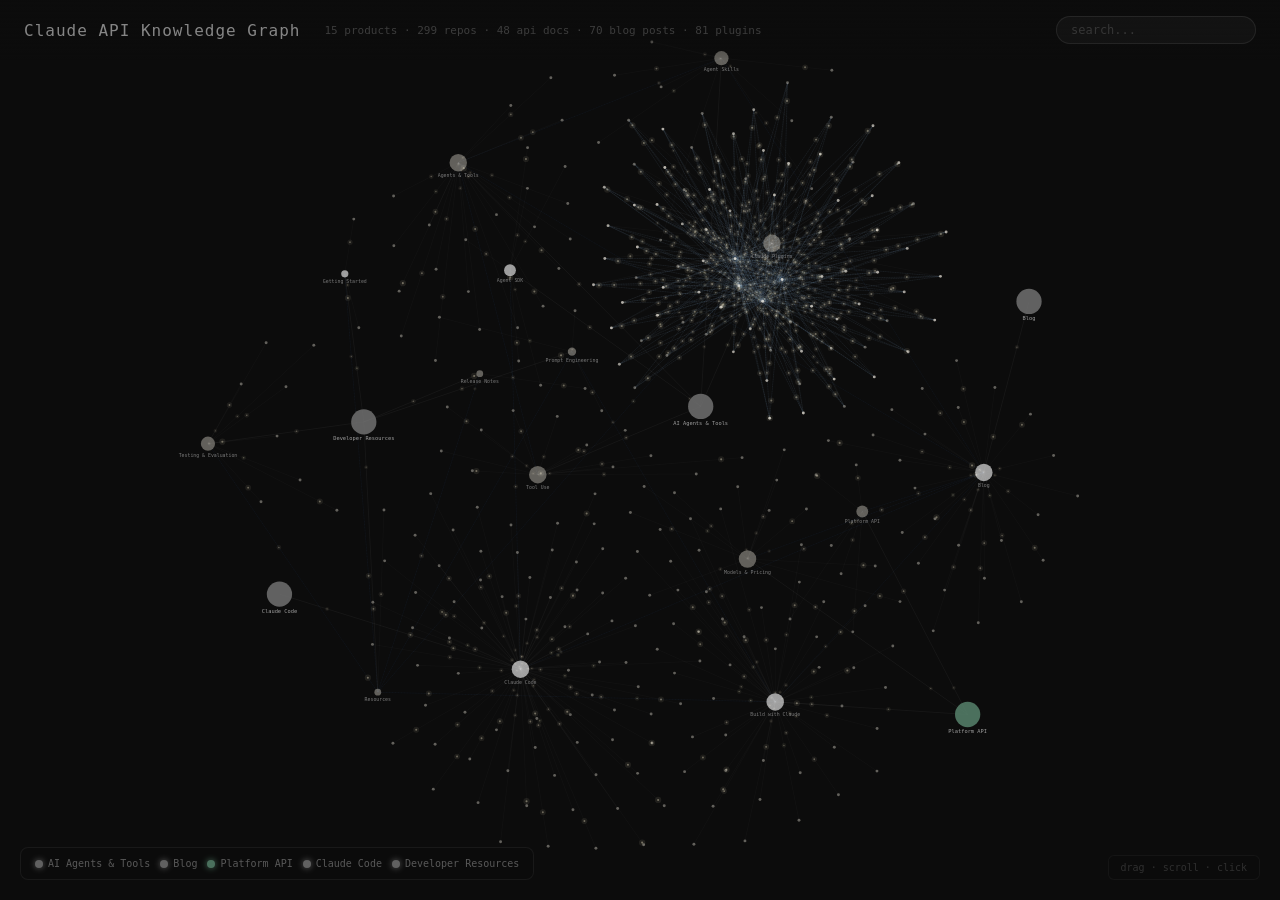
==== commit 4d131bf3: "Update explore header with plugin count" ====
--- a/explore.html
+++ b/explore.html
@@ -154,7 +154,7 @@
 <canvas id="canvas"></canvas>
 <div id="header">
   <h1>Claude API Knowledge Graph</h1>
-  <span class="subtitle">15 products · 299 repos · 48 api docs · 70 blog posts</span>
+  <span class="subtitle">15 products · 299 repos · 48 api docs · 70 blog posts · 81 plugins</span>
   <input id="search" type="text" placeholder="search...">
 </div>
 <div id="legend"></div>
@@ -166,7 +166,7 @@
 <div id="tooltip"><div class="tt-name"></div><div class="tt-cat"></div><div class="tt-path"></div></div>
 
 <script>
-const crossRefs = [{"from":"agent-skills","to":"blog"},{"from":"agent-skills","to":"agents-and-tools"},{"from":"agents-and-tools","to":"blog"},{"from":"build-with-claude","to":"blog"},{"from":"build-with-claude","to":"resources"},{"from":"claude-code","to":"blog"},{"from":"claude-code","to":"agent-sdk"},{"from":"claude-plugins","to":"resources"},{"from":"getting-started","to":"resources"},{"from":"models-and-pricing","to":"blog"},{"from":"platform-api","to":"blog"},{"from":"prompt-engineering","to":"resources"},{"from":"prompt-engineering","to":"build-with-claude"},{"from":"release-notes","to":"resources"},{"from":"test-and-evaluate","to":"resources"},{"from":"tool-use","to":"agents-and-tools"}];
+const crossRefs = [{"from":"agent-skills","to":"agents-and-tools"},{"from":"agent-skills","to":"blog"},{"from":"agents-and-tools","to":"blog"},{"from":"build-with-claude","to":"resources"},{"from":"build-with-claude","to":"blog"},{"from":"claude-code","to":"blog"},{"from":"claude-code","to":"agent-sdk"},{"from":"claude-plugins","to":"resources"},{"from":"getting-started","to":"resources"},{"from":"models-and-pricing","to":"blog"},{"from":"platform-api","to":"blog"},{"from":"prompt-engineering","to":"resources"},{"from":"prompt-engineering","to":"build-with-claude"},{"from":"release-notes","to":"resources"},{"from":"test-and-evaluate","to":"resources"},{"from":"tool-use","to":"agents-and-tools"}];
 const categories = {
   "AI Agents & Tools": { color: "#777777", products: [
     {id:"agent-sdk",name:"Agent SDK",desc:"Agent SDK  This product area contains 6 documentation pages.  ### Key Topics  - AskUserQuestion - Bash - BashOutput - Basic file operations (using query) - Basic session - Building a Continuous Conver",users:"Backend developers building agent applications, Python/TypeScript developers, , **Category:** AI Age",tech:[],repos:[{"n": "Agentic loop: streams messages as Claude works", "p": "platform/docs/agent-sdk/quickstart.md", "d": "Quickstart", "i": 0, "rel": ""}, {"n": "Before", "p": "platform/docs/agent-sdk/migration-guide.md", "d": "from claude_code_sdk import query, ClaudeCodeOptions", "i": 0, "rel": ""}, {"n": "Overview", "p": "platform/docs/agent-sdk/overview.md", "d": "Agent SDK", "i": 0, "rel": ""}, {"n": "Typescript", "p": "platform/docs/agent-sdk/typescript.md", "d": "Agent SDK reference - TypeScript", "i": 0, "rel": ""}, {"n": "Typescript V2 Preview", "p": "platform/docs/agent-sdk/typescript-v2-preview.md", "d": "TypeScript SDK V2 interface (preview)", "i": 0, "rel": ""}, {"n": "Use with Claude", "p": "platform/docs/agent-sdk/python.md", "d": "options = ClaudeAgentOptions( mcp_servers={\"calc\": calculator}, allowed_tools=[\"mcp__calc__add\", \"mcp__calc__multiply\"],", "i": 0, "rel": ""}],api_items:[{"n": "[Agentic loop: streams messages as Claude works](https://platform.claude.com/docs/en/agent-sdk/quickstart)", "t": "section"}, {"n": "Sections", "t": "section"}, {"n": "[Before](https://platform.claude.com/docs/en/agent-sdk/migration-guide)", "t": "section"}, {"n": "Sections", "t": "section"}, {"n": "[Overview](https://platform.claude.com/docs/en/agent-sdk/overview)", "t": "section"}, {"n": "Sections", "t": "section"}, {"n": "[Typescript](https://platform.claude.com/docs/en/agent-sdk/typescript)", "t": "section"}, {"n": "Sections", "t": "section"}, {"n": "[Typescript V2 Preview](https://platform.claude.com/docs/en/agent-sdk/typescript-v2-preview)", "t": "section"}, {"n": "Sections", "t": "section"}, {"n": "[Use with Claude](https://platform.claude.com/docs/en/agent-sdk/python)", "t": "section"}, {"n": "options = ClaudeAgentOptions( mcp_servers={\"calc\": calculator}, allowed_tools=[\"mcp__calc__add\", \"mcp__calc__multiply\"], )", "t": "endpoint"}, {"n": "Sections", "t": "section"}],blog_items:[]},
